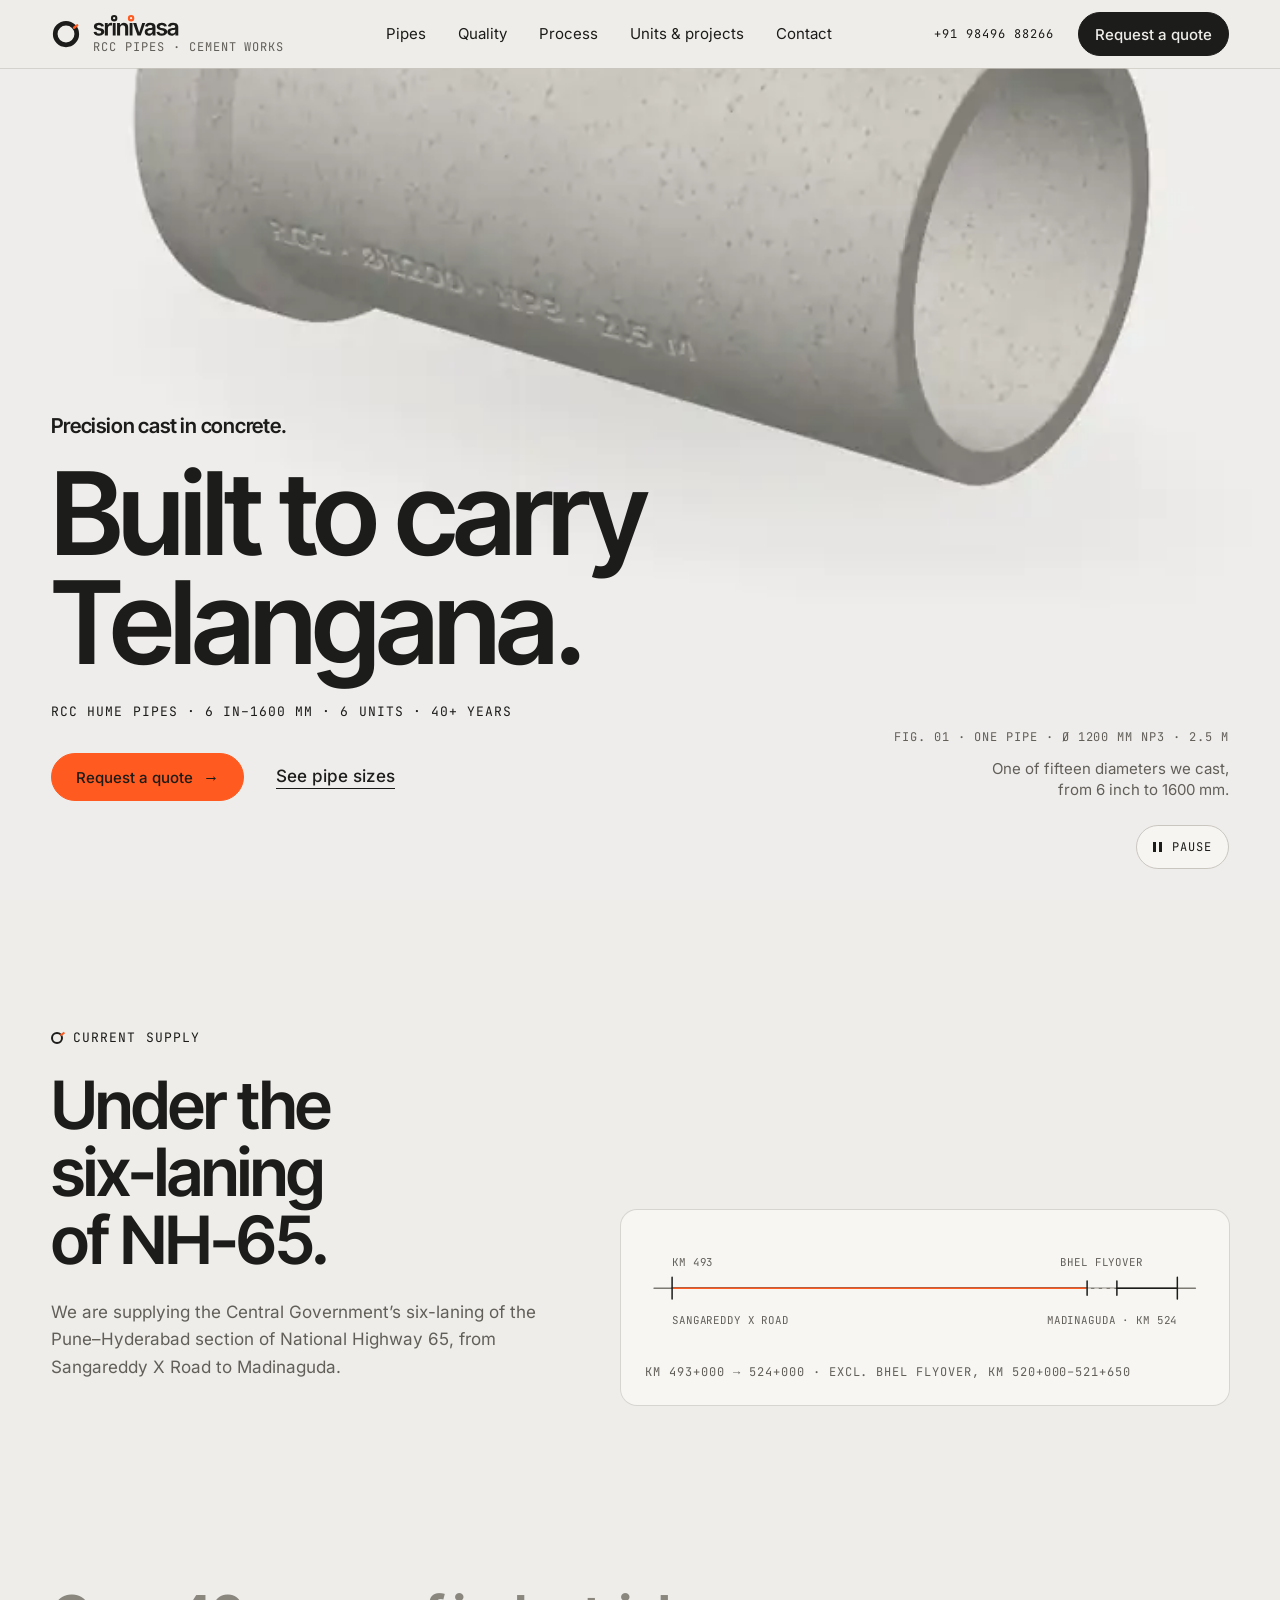
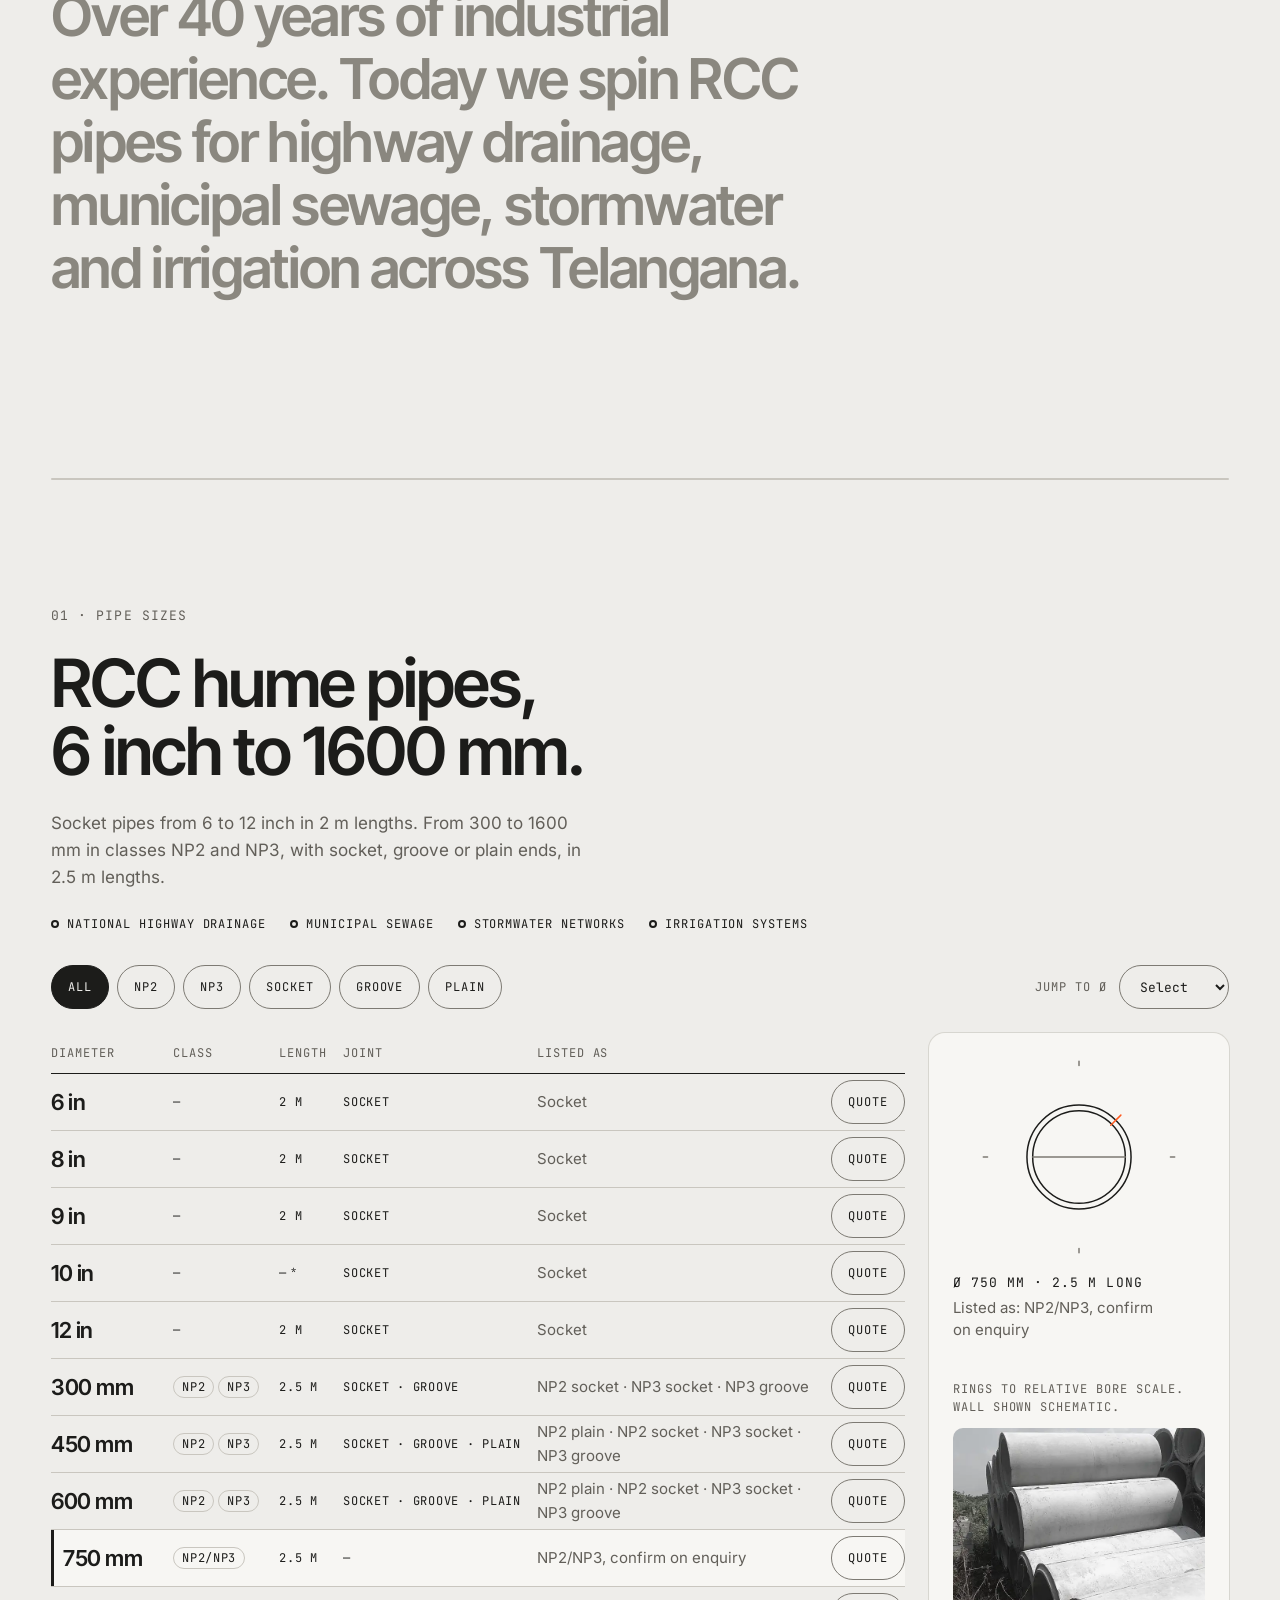
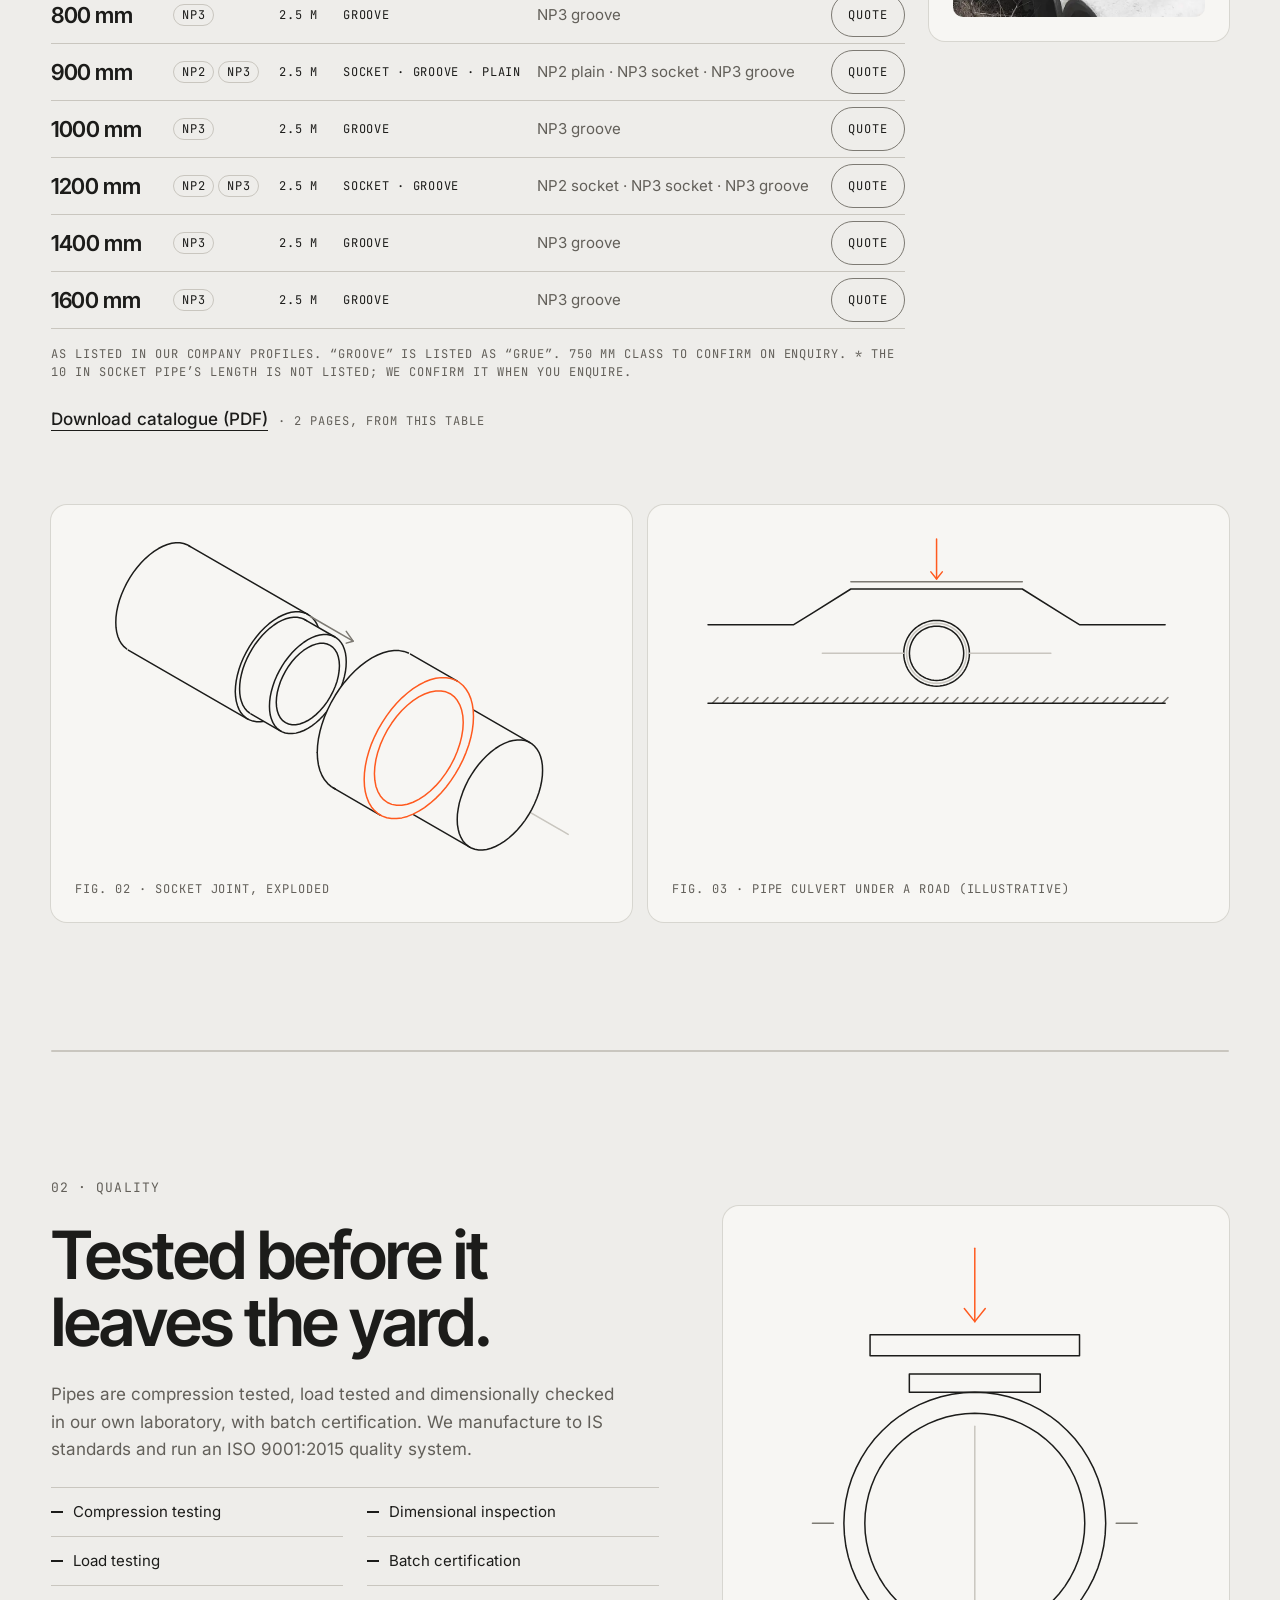
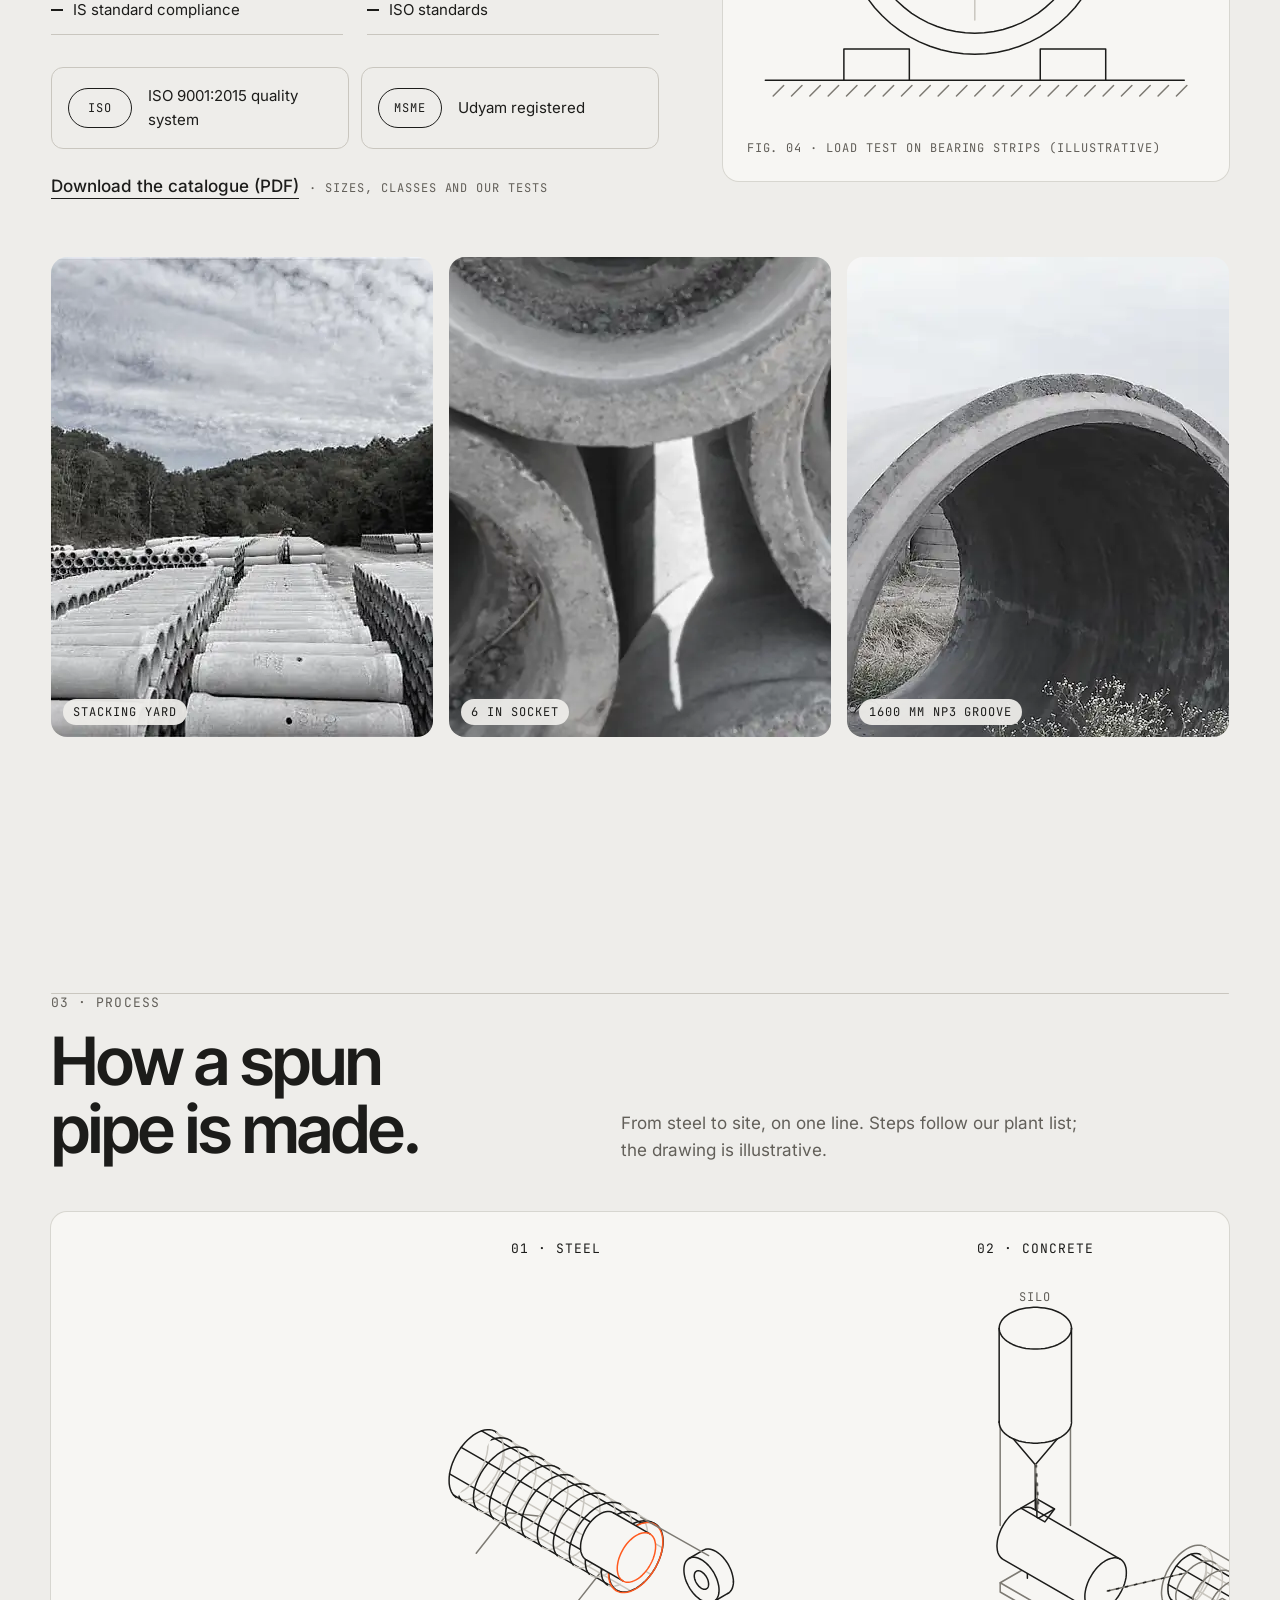
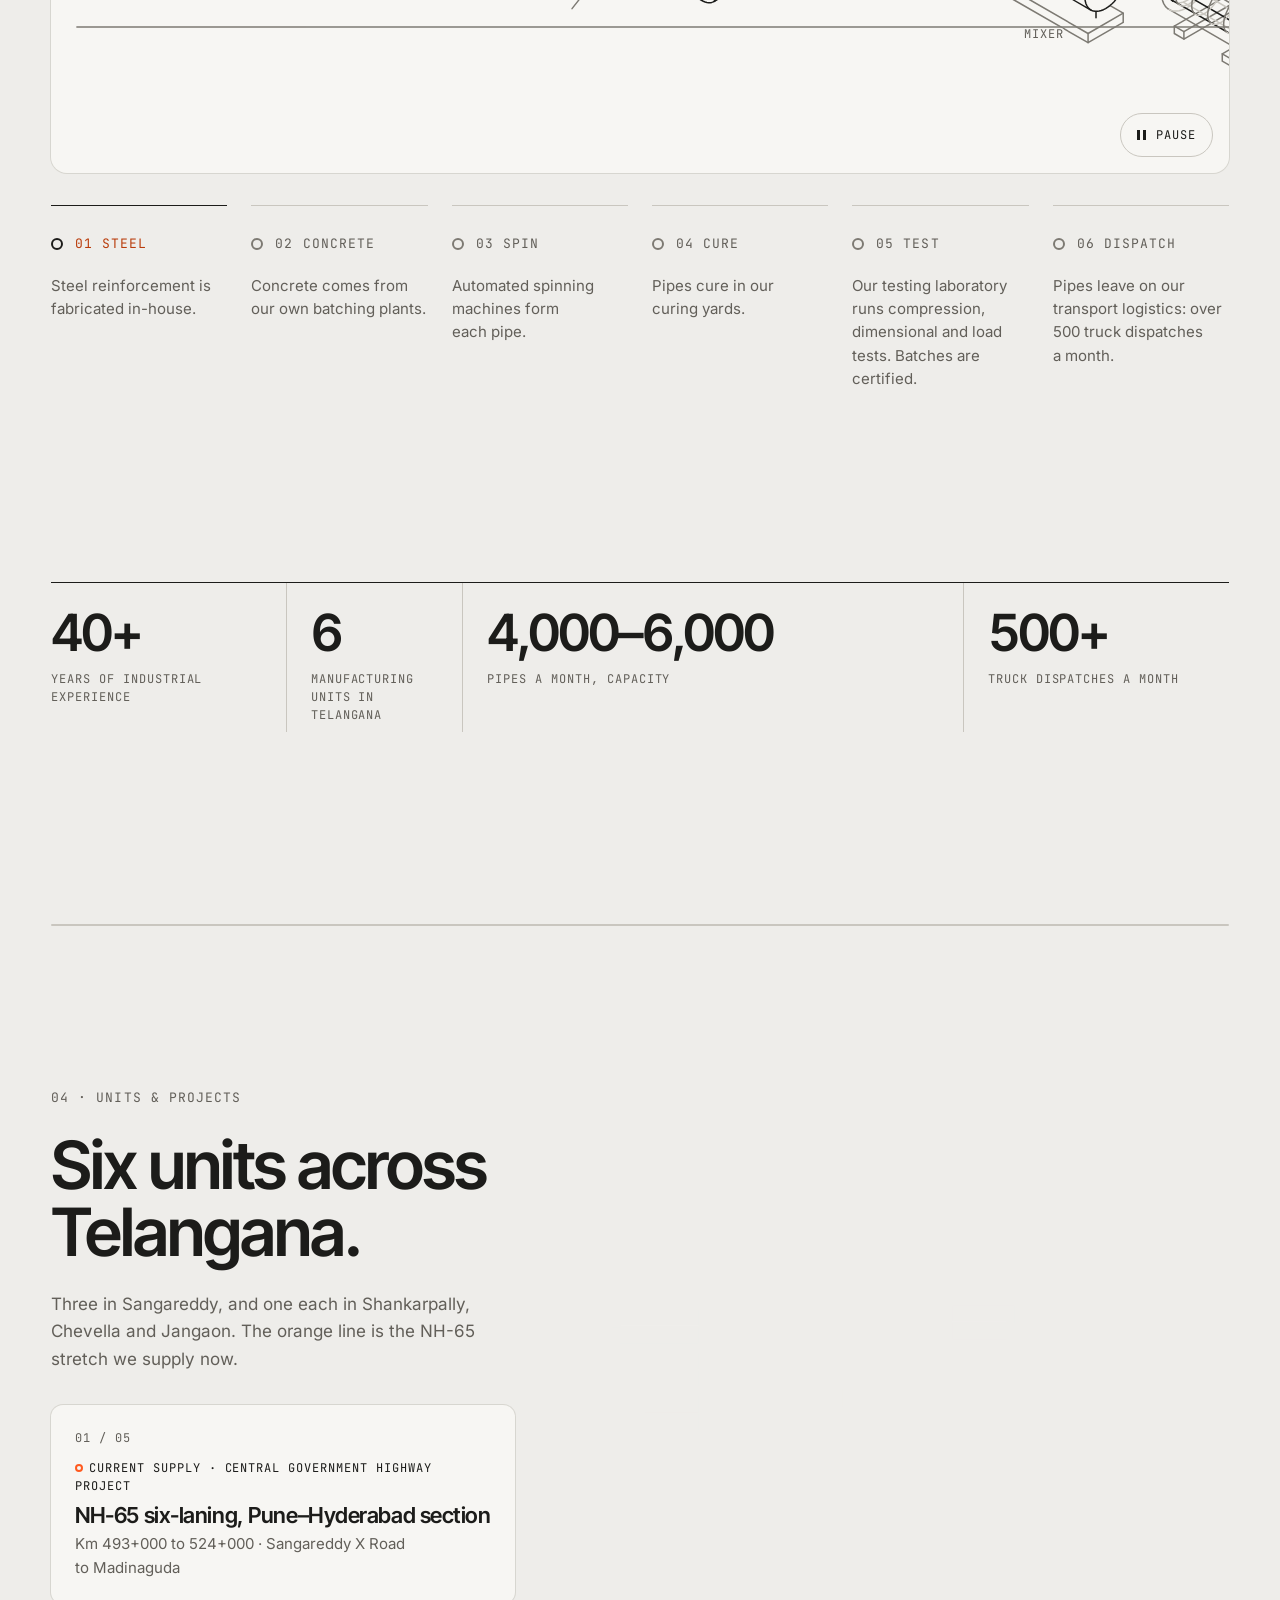
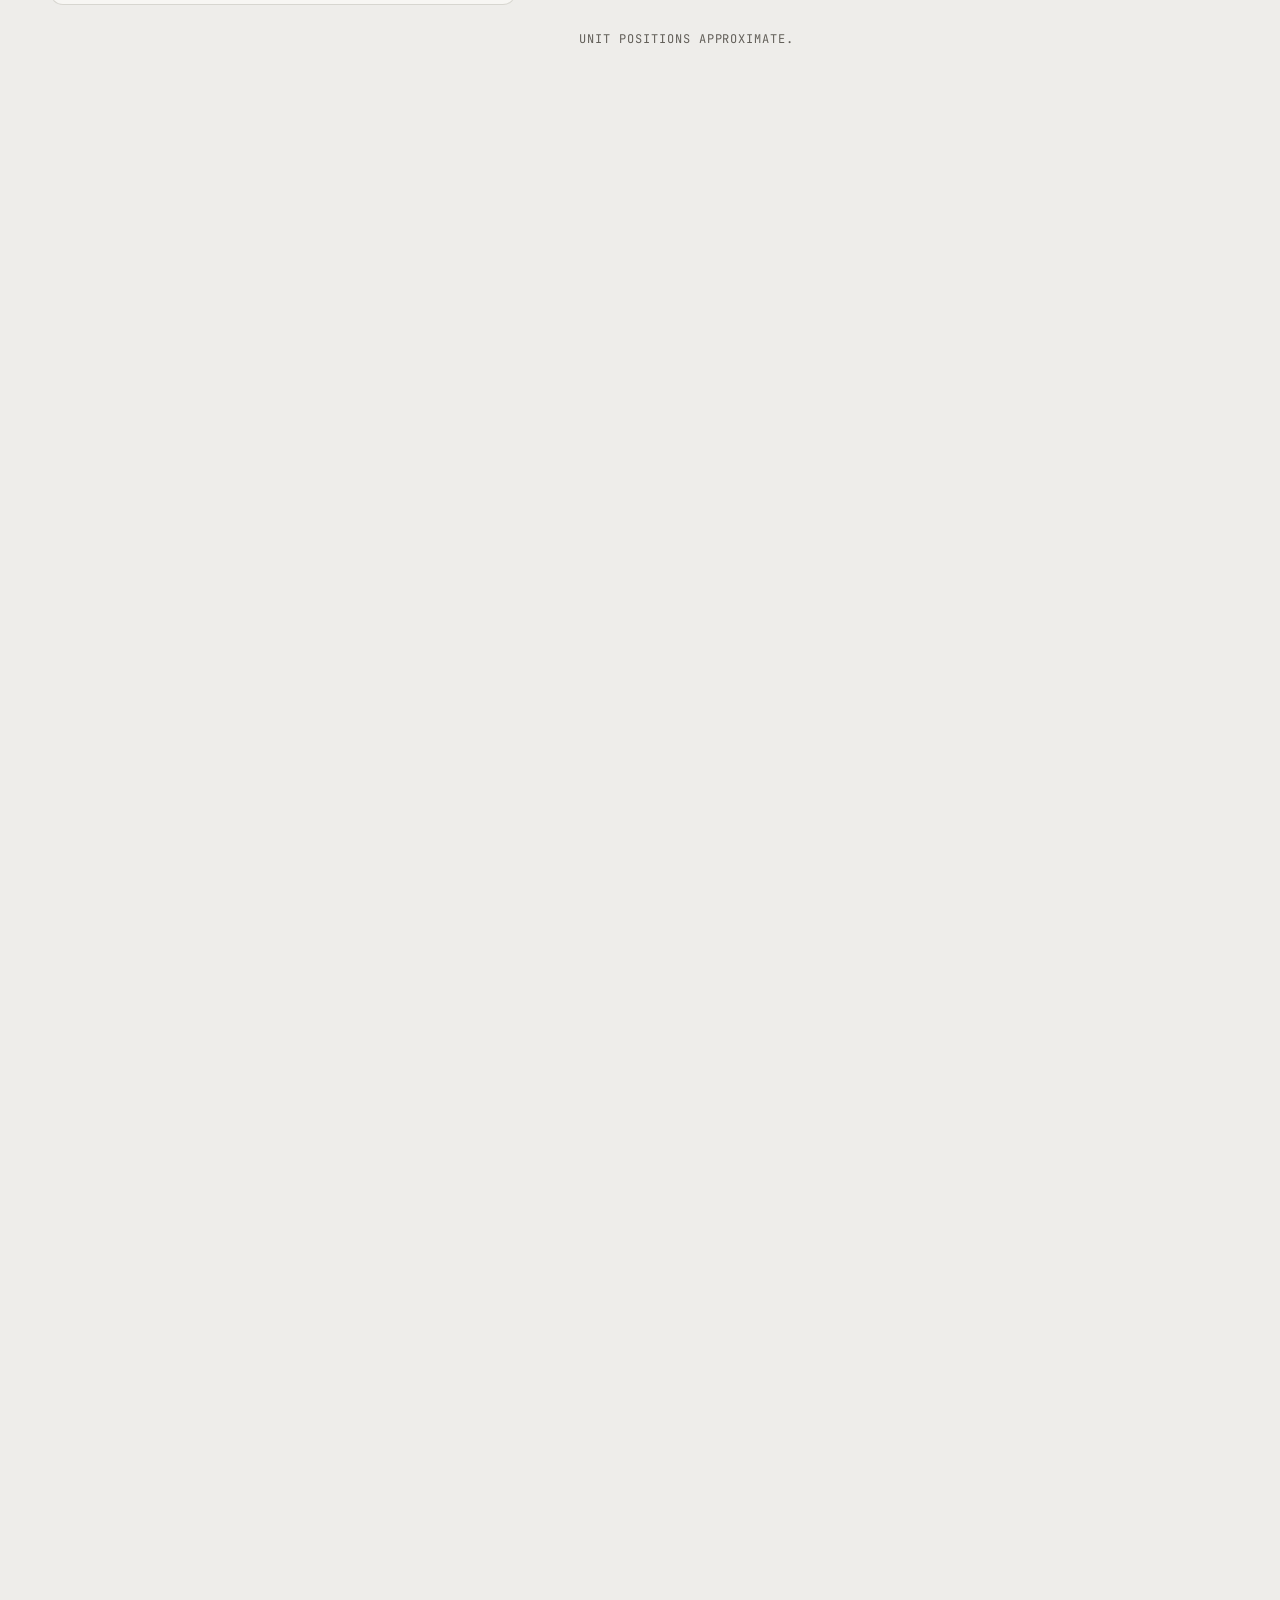
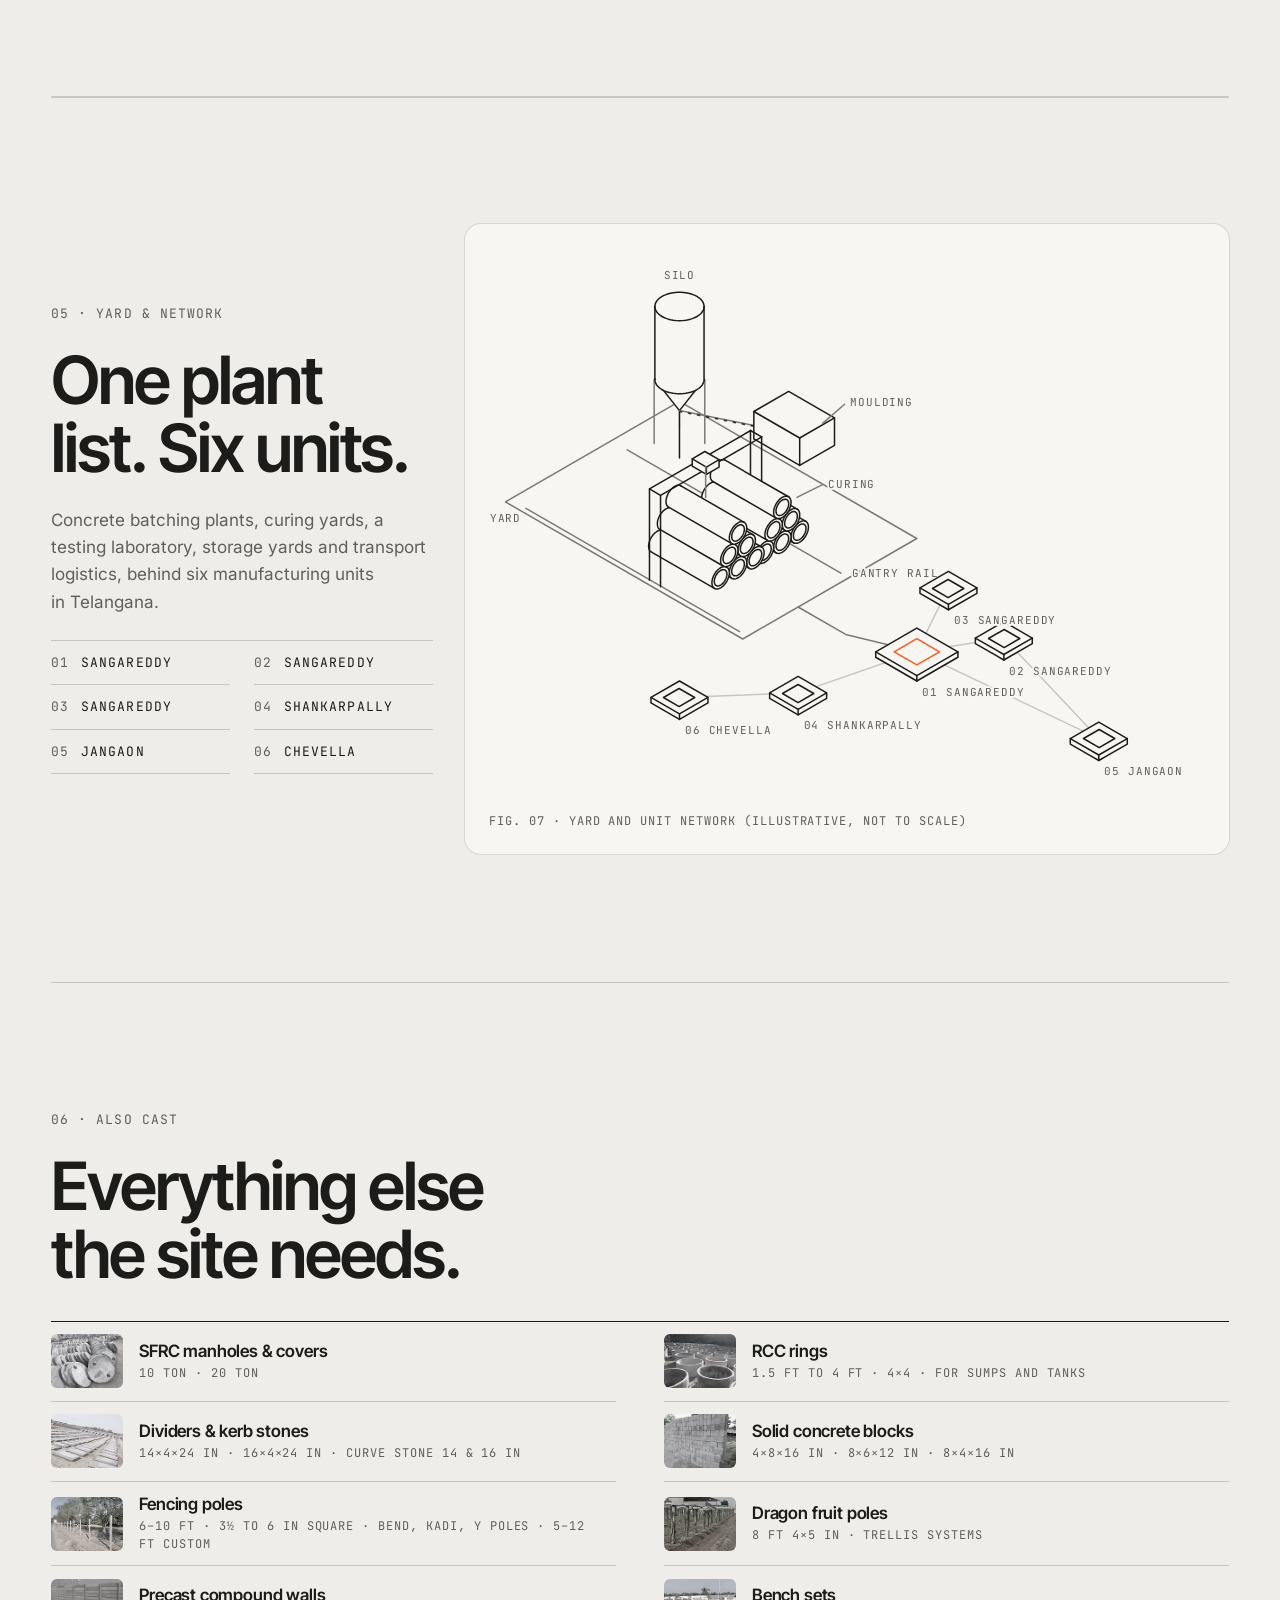
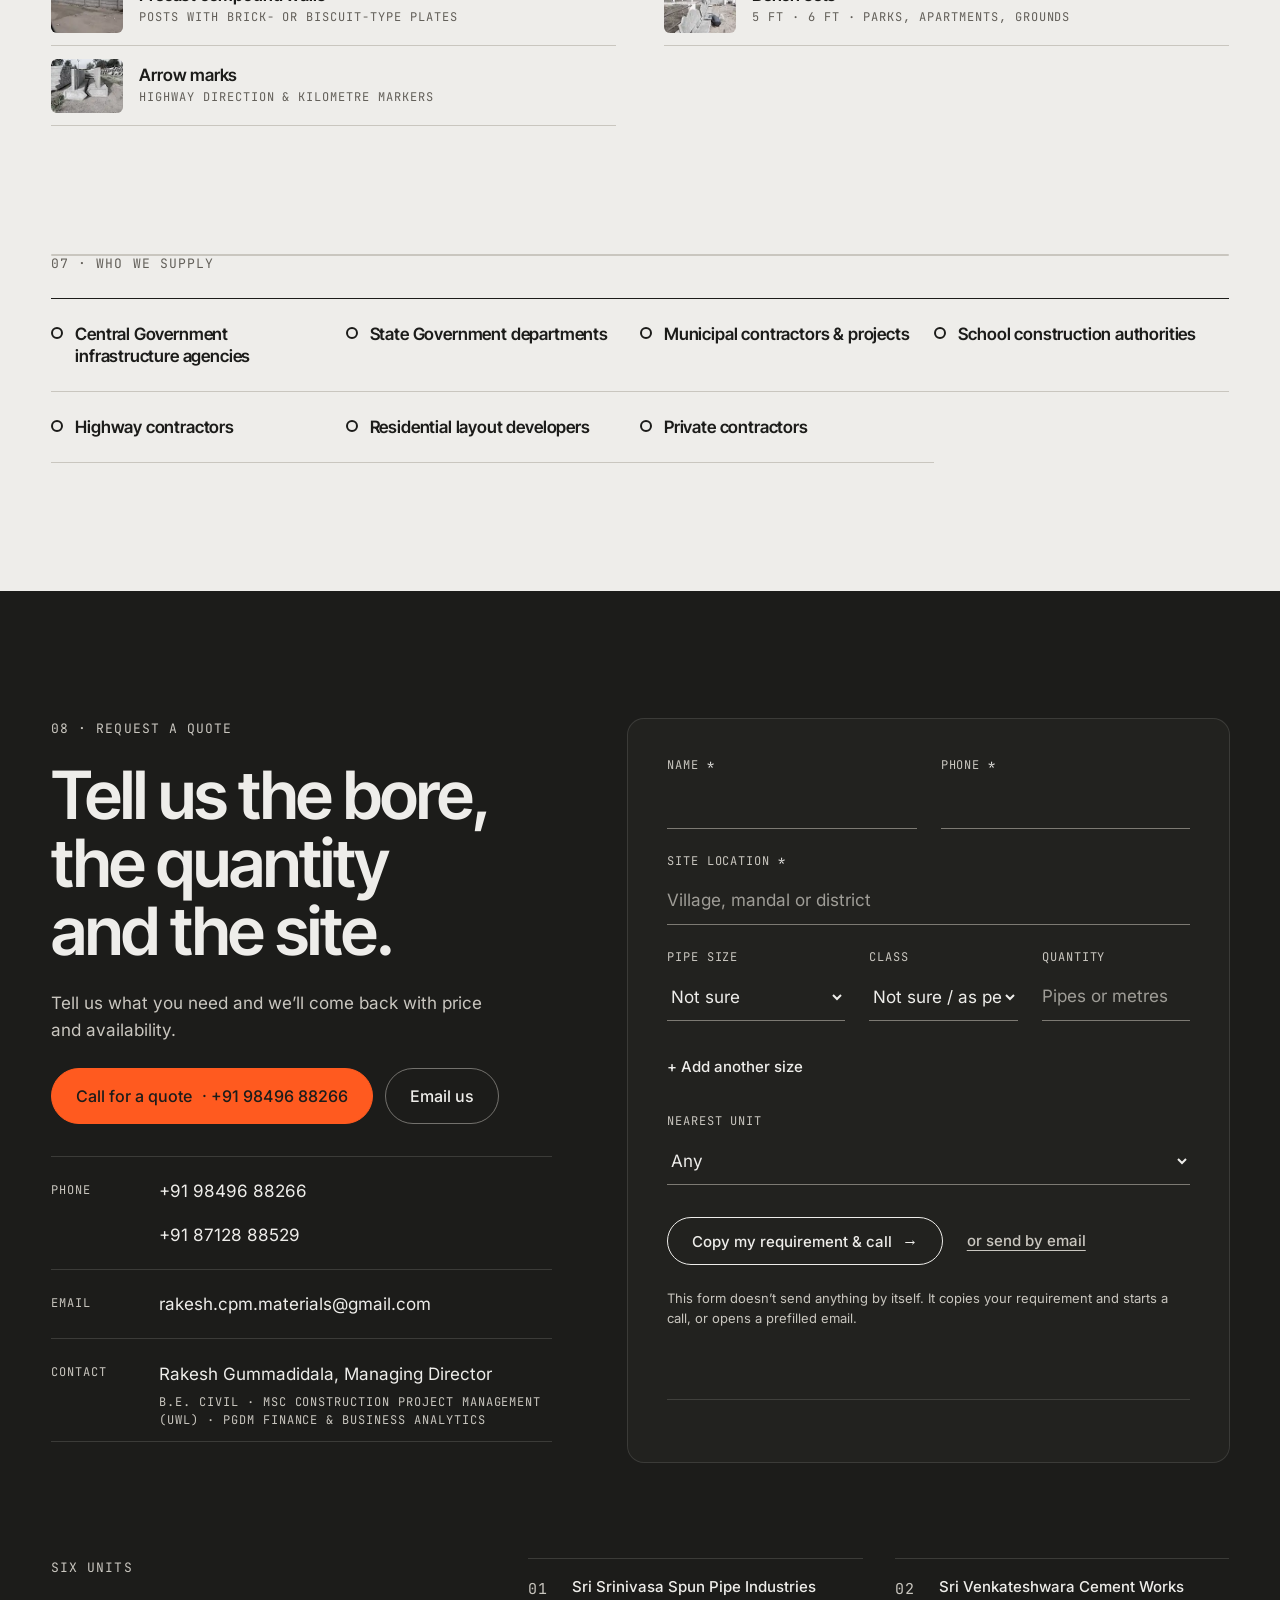
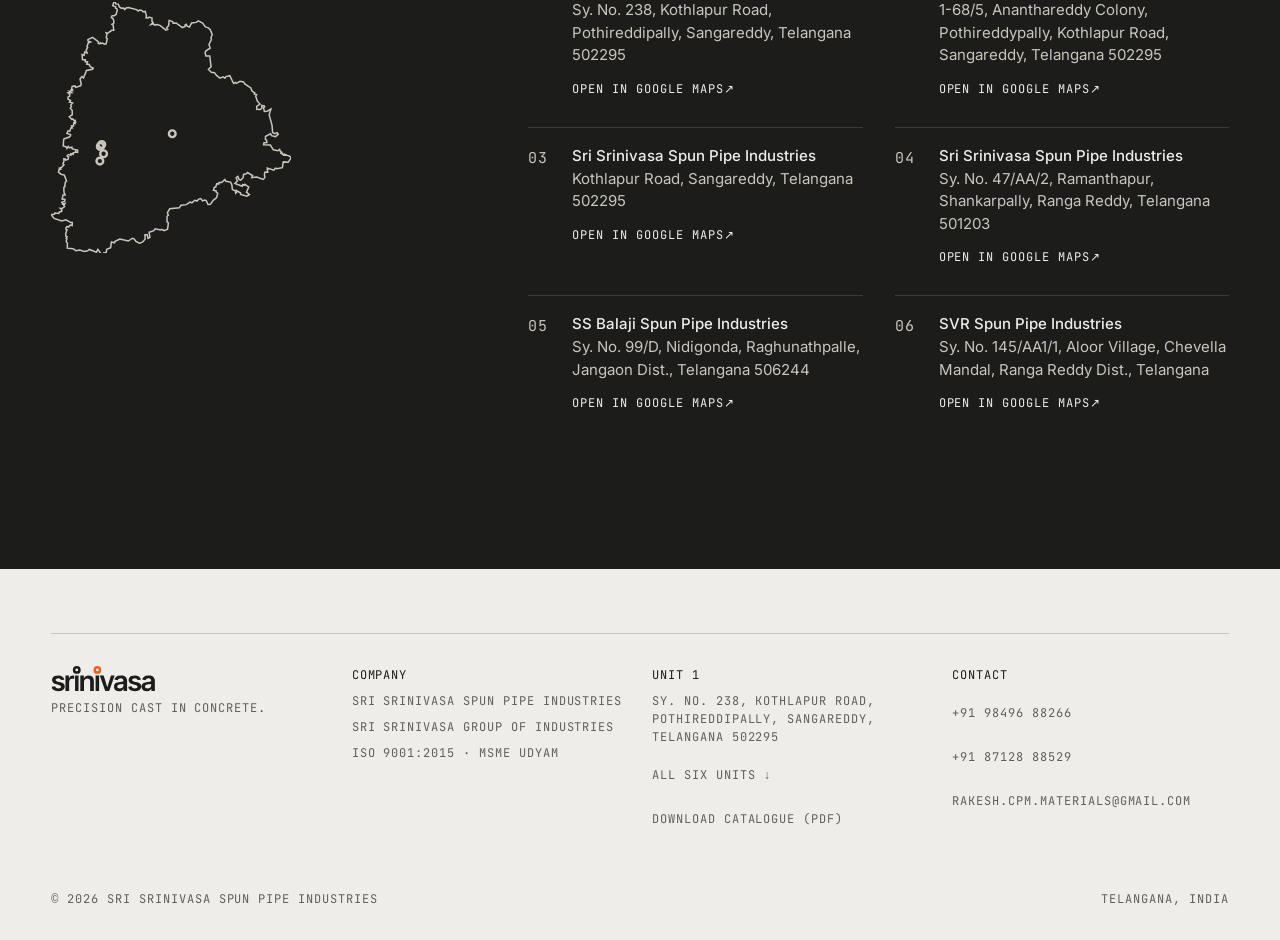
==== index.html @ 7324765d "Add Srinivasa spun pipes site build Co-Authored-By: Claude Opus 5.5 <noreply@anthropic.com> Claude-S" ====
<!doctype html>
<html lang="en-IN">
<head>
<meta charset="utf-8" />
<meta name="viewport" content="width=device-width, initial-scale=1, viewport-fit=cover" />
<title>RCC Hume Pipes, 6 in to 1600 mm · Sri Srinivasa Spun Pipe Industries, Telangana</title>
<meta name="description" content="RCC spun hume pipes from 6 inch to 1600 mm, NP2 and NP3, socket, groove and plain ends. Six manufacturing units across Telangana, 40+ years of industrial experience, ISO 9001:2015. Supplying the NH-65 six-laning." />
<meta name="theme-color" content="#EEEDEA" />
<link rel="icon" href="/favicon.svg" type="image/svg+xml" />
<link rel="manifest" href="/manifest.webmanifest" />
<link rel="apple-touch-icon" href="/apple-touch-icon.png" />
<link rel="preload" as="image" href="/img/hero-bore-1600.webp" type="image/webp" media="(min-width: 768px)" fetchpriority="high" />
<link rel="preload" as="image" href="/img/hero-bore-800.webp" type="image/webp" media="(max-width: 767px)" fetchpriority="high" />
<link rel="preload" as="font" type="font/woff2" href="/assets/intertight-600-BhMinskB.woff2" crossorigin />
<link rel="preload" as="font" type="font/woff2" href="/assets/mono-400-C1tXIQya.woff2" crossorigin />
<meta property="og:type" content="website" />
<meta property="og:site_name" content="Srinivasa" />
<meta property="og:title" content="Srinivasa · RCC hume pipes, Telangana" />
<meta property="og:description" content="Built to carry Telangana. RCC spun hume pipes, 6 in to 1600 mm, from six units across Telangana." />
<meta property="og:image" content="/img/og.jpg" />
<meta property="og:image:width" content="1200" />
<meta property="og:image:height" content="630" />
<meta property="og:image:alt" content="A single spun concrete pipe, Ø1200 mm, rendered on a pale ground" />
<noscript><style>.menu-btn,.add-size,.e2e-toggle{display:none!important}@media (max-width:899px){.nav{flex-wrap:wrap;row-gap:0;height:auto;padding-top:10px;position:sticky;top:0}.nav-links{flex-basis:100%;order:3;overflow-x:auto;display:block!important}.nav-links ul{gap:0 var(--s4);flex-wrap:wrap}}</style></noscript>
<script type="application/ld+json">{"@context":"https://schema.org","@type":"Organization","name":"Sri Srinivasa Spun Pipe Industries","alternateName":["Srinivasa Spun Pipes","Sri Srinivasa Group of Industries"],"email":"rakesh.cpm.materials@gmail.com","telephone":["+919849688266","+918712888529"],"employee":{"@type":"Person","name":"Rakesh Gummadidala","jobTitle":"Managing Director"},"department":[{"@type":"LocalBusiness","name":"Sri Srinivasa Spun Pipe Industries (Unit 1)","telephone":"+919849688266","address":{"@type":"PostalAddress","streetAddress":"Sy. No. 238, Kothlapur Road, Pothireddipally, Sangareddy","addressLocality":"Sangareddy","addressRegion":"Telangana","postalCode":"502295","addressCountry":"IN"},"hasMap":"https://www.google.com/maps/search/?api=1&query=Sy.%20No.%20238%2C%20Kothlapur%20Road%2C%20Pothireddipally%2C%20Sangareddy%2C%20Telangana%20502295"},{"@type":"LocalBusiness","name":"Sri Venkateshwara Cement Works (Unit 2)","telephone":"+919849688266","address":{"@type":"PostalAddress","streetAddress":"1-68/5, Ananthareddy Colony, Pothireddypally, Kothlapur Road, Sangareddy","addressLocality":"Sangareddy","addressRegion":"Telangana","postalCode":"502295","addressCountry":"IN"},"hasMap":"https://www.google.com/maps/search/?api=1&query=1-68%2F5%2C%20Ananthareddy%20Colony%2C%20Pothireddypally%2C%20Kothlapur%20Road%2C%20Sangareddy%2C%20Telangana%20502295"},{"@type":"LocalBusiness","name":"Sri Srinivasa Spun Pipe Industries (Unit 3)","telephone":"+919849688266","address":{"@type":"PostalAddress","streetAddress":"Kothlapur Road, Sangareddy","addressLocality":"Sangareddy","addressRegion":"Telangana","postalCode":"502295","addressCountry":"IN"},"hasMap":"https://www.google.com/maps/search/?api=1&query=Kothlapur%20Road%2C%20Sangareddy%2C%20Telangana%20502295"},{"@type":"LocalBusiness","name":"Sri Srinivasa Spun Pipe Industries (Unit 4)","telephone":"+919849688266","address":{"@type":"PostalAddress","streetAddress":"Sy. No. 47/AA/2, Ramanthapur, Shankarpally, Ranga Reddy","addressLocality":"Shankarpally","addressRegion":"Telangana","postalCode":"501203","addressCountry":"IN"},"hasMap":"https://www.google.com/maps/search/?api=1&query=Sy.%20No.%2047%2FAA%2F2%2C%20Ramanthapur%2C%20Shankarpally%2C%20Ranga%20Reddy%2C%20Telangana%20501203"},{"@type":"LocalBusiness","name":"SS Balaji Spun Pipe Industries (Unit 5)","telephone":"+919849688266","address":{"@type":"PostalAddress","streetAddress":"Sy. No. 99/D, Nidigonda, Raghunathpalle, Jangaon Dist.","addressLocality":"Jangaon","addressRegion":"Telangana","postalCode":"506244","addressCountry":"IN"},"hasMap":"https://www.google.com/maps/search/?api=1&query=Sy.%20No.%2099%2FD%2C%20Nidigonda%2C%20Raghunathpalle%2C%20Jangaon%20Dist.%2C%20Telangana%20506244"},{"@type":"LocalBusiness","name":"SVR Spun Pipe Industries (Unit 6)","telephone":"+919849688266","address":{"@type":"PostalAddress","streetAddress":"Sy. No. 145/AA1/1, Aloor Village, Chevella Mandal, Ranga Reddy Dist.","addressLocality":"Chevella","addressRegion":"Telangana","addressCountry":"IN"},"hasMap":"https://www.google.com/maps/search/?api=1&query=Sy.%20No.%20145%2FAA1%2F1%2C%20Aloor%20Village%2C%20Chevella%20Mandal%2C%20Ranga%20Reddy%20Dist.%2C%20Telangana"}],"makesOffer":{"@type":"Offer","itemOffered":{"@type":"Product","name":"RCC spun hume pipes","description":"RCC hume pipes 6 in to 12 in socket, and 300 mm to 1600 mm in NP2 and NP3 classes with socket, groove and plain ends."}}}</script>
  <script type="module" crossorigin src="/assets/index-0YqzFR0v.js"></script>
  <style>@font-face{font-family:Inter;font-weight:400;font-display:swap;src:url(/assets/inter-400-CXLlxiAH.woff2)format("woff2")}@font-face{font-family:Inter;font-weight:500;font-display:swap;src:url(/assets/inter-500-DGCRSjcg.woff2)format("woff2")}@font-face{font-family:Inter Tight;font-weight:600;font-display:swap;src:url(/assets/intertight-600-BhMinskB.woff2)format("woff2")}@font-face{font-family:JetBrains Mono;font-weight:400;font-display:swap;src:url(/assets/mono-400-C1tXIQya.woff2)format("woff2")}@font-face{font-family:Inter Tight Fallback;src:local(Arial),local(Helvetica),local(Liberation Sans);size-adjust:98.9%;ascent-override:98%;descent-override:24.4%;line-gap-override:0%}@font-face{font-family:Inter Fallback;src:local(Arial),local(Helvetica),local(Liberation Sans);size-adjust:107.1%;ascent-override:90.4%;descent-override:22.5%;line-gap-override:0%}:root{--page:#eeedea;--surface:#f7f6f3;--line:#c9c6bf;--muted-line:#7d7a73;--muted:#625f59;--ink:#1c1c1a;--deep:#22221f;--accent:#ff5a1f;--accent-text:#b93c0b;--on-deep:#eeedea;--on-deep-2:#c9c6bf;--deep-line:#c9c6bf2e;--deep-line-2:#c9c6bf80;--display:"Inter Tight","Inter Tight Fallback",system-ui,sans-serif;--body:"Inter","Inter Fallback",system-ui,-apple-system,"Segoe UI",sans-serif;--mono:"JetBrains Mono",ui-monospace,SFMono-Regular,Menlo,monospace;--s1:8px;--s2:12px;--s3:16px;--s4:24px;--s5:32px;--s6:48px;--s7:64px;--s8:96px;--s9:192px;--sec:clamp(96px,10vw,160px);--t12:12px;--t13:13px;--t15:15px;--t17:17px;--t22:22px;--t32:32px;--gutter:clamp(20px,4vw,56px);--max:1320px;--r:16px;--ease:cubic-bezier(.16,1,.3,1);--hair:0 0 0 1px #c9c6bf99;--nav-h:68px}*,:before,:after{box-sizing:border-box}html{-webkit-text-size-adjust:100%;-moz-text-size-adjust:100%;text-size-adjust:100%;scroll-padding-top:var(--nav-h)}html.lenis,html.lenis body{height:auto}.lenis.lenis-smooth{scroll-behavior:auto!important}body{background:var(--page);color:var(--ink);font:400 var(--t17)/1.6 var(--body);-webkit-font-smoothing:antialiased;text-rendering:optimizelegibility;margin:0;overflow-x:clip}img{max-width:100%;display:block}a{color:inherit}button,input,select{font:inherit;color:inherit}h1,h2,h3{text-wrap:balance}p{text-wrap:pretty}.wrap{width:100%;max-width:var(--max);padding-inline:var(--gutter);margin-inline-start:auto;margin-inline-end:auto}.sec{padding-block:var(--sec)}.sr-only{clip:rect(0 0 0 0);clip-path:inset(50%);white-space:nowrap;width:1px;height:1px;overflow:hidden;position:absolute!important}.skip{left:var(--s2);z-index:100;background:var(--ink);color:var(--page);padding:var(--s2) var(--s3);border-radius:8px;min-height:44px;position:fixed;top:-80px}.skip:focus{top:var(--s2)}main:focus{outline:none}:focus-visible{outline:2px solid var(--ink);outline-offset:2px;border-radius:6px;box-shadow:0 0 0 5px #ff5a1f8c}.contact :focus-visible{outline-color:var(--page)}.mbar :focus-visible{outline-color:var(--page)}.mono{font-family:var(--mono);font-size:var(--t12);letter-spacing:.08em;text-transform:uppercase;font-weight:400;line-height:1.5}.label{color:var(--muted);margin:0 0 var(--s4);font-size:var(--t13)}.display{font-family:var(--display);letter-spacing:-.035em;margin:0;font-size:clamp(48px,9vw,140px);font-weight:600;line-height:.95}.h2{font-family:var(--display);letter-spacing:-.03em;margin:0 0 var(--s4);text-wrap:balance;max-width:14ch;font-size:clamp(36px,5.2vw,76px);font-weight:600;line-height:1.02}.nobr,[data-split] .sw{white-space:nowrap}.body{color:var(--muted);font-size:var(--t17);max-width:52ch;margin:0 0 var(--s4)}.note{color:var(--muted);margin:var(--s3) 0 0}.line{margin-bottom:-.08em;padding-bottom:.08em;display:block;overflow:clip}.line-in{will-change:transform;display:block}.sw{white-space:nowrap}.btn{min-height:48px;padding:0 var(--s4);font:500 var(--t15)/1 var(--body);border:1px solid var(--ink);background:var(--ink);color:var(--page);cursor:pointer;transition:transform .5s var(--ease),background-color .3s,border-color .3s,color .3s;white-space:nowrap;border-radius:999px;justify-content:center;align-items:center;gap:10px;text-decoration:none;display:inline-flex}.btn:hover{transform:translateY(-1px)}.btn-accent{background:var(--accent);border-color:var(--accent);color:var(--ink)}.btn-sm{min-height:44px;padding:0 var(--s3);font-size:var(--t15)}.btn-lg{min-height:56px;padding:0 var(--s4);font-size:16px}.btn-ghost{border-color:var(--muted-line);color:var(--ink);background:0 0}.link{min-height:44px;transition:background-size .5s var(--ease);background:linear-gradient(currentColor,currentColor) 0 calc(100% - 10px)/100% 1px no-repeat;align-items:center;font-weight:500;text-decoration:none;display:inline-flex}.link:hover{background-position:100% calc(100% - 10px);background-size:0 1px}.card{background:var(--surface);border-radius:var(--r);box-shadow:var(--hair);--figbg:var(--surface)}.ring{vertical-align:-1px;border:2.5px solid;border-radius:50%;flex:none;width:12px;height:12px;display:inline-block;position:relative}.ring:after{content:"";background:var(--accent);opacity:0;width:5px;height:2px;transition:opacity .4s;position:absolute;top:-1px;right:-4px;transform:rotate(-40deg)}.ring-on:after{opacity:1}.ringmark{fill:none;flex:none;width:30px;height:30px}.ringmark circle{stroke:var(--ink);stroke-width:5px}.ringmark path{stroke:var(--accent);stroke-width:2.6px;stroke-linecap:round}.nav{z-index:50;height:var(--nav-h);justify-content:space-between;align-items:center;gap:var(--s4);padding:0 var(--gutter);background:#eeedeaf7;display:flex;position:fixed;top:0;bottom:auto;left:0;right:0;box-shadow:0 1px #c9c6bfb3}.brand{align-items:center;gap:var(--s2);min-height:44px;text-decoration:none;display:flex}.wm{flex-direction:column;line-height:1;display:flex}.wm-word{color:var(--ink);font-size:23px;line-height:1;display:block}.wm-svg{width:auto;height:.902em;display:block;overflow:visible}.idot{line-height:1;display:inline-block;position:relative}.idot:after{content:"";box-sizing:border-box;border:.055em solid;border-radius:50%;width:.25em;height:.25em;position:absolute;top:-.05em;left:calc(50% + .02em);transform:translate(-50%)}.idot.o:after{border-color:var(--accent)}.wm-desc{font:400 var(--t12)/1 var(--mono);letter-spacing:.08em;text-transform:uppercase;color:var(--muted);margin-top:6px}.nav-links ul{gap:var(--s5);margin:0;padding:0;list-style:none;display:flex}.nav-links a{min-height:44px;font-size:var(--t15);color:var(--ink);align-items:center;text-decoration:none;display:inline-flex}.nav-links a:hover{text-underline-offset:6px;text-decoration:underline}.nav-cta{align-items:center;gap:var(--s4);display:flex}.nav-phone{min-height:44px;color:var(--ink);align-items:center;text-decoration:none;display:inline-flex}.menu-btn{min-width:44px;min-height:44px;padding:0 var(--s3);border:1px solid var(--muted-line);cursor:pointer;font:500 var(--t15) var(--body);background:0 0;border-radius:999px;align-items:center;gap:10px;display:none}.menu-ico{gap:5px;width:16px;display:grid}.menu-ico i{height:1.5px;transition:transform .4s var(--ease);background:currentColor;display:block}.menu-btn[aria-expanded=true] .menu-ico i:first-child{transform:translateY(3.25px)rotate(45deg)}.menu-btn[aria-expanded=true] .menu-ico i:last-child{transform:translateY(-3.25px)rotate(-45deg)}.menu{top:var(--nav-h);background:var(--page);border-bottom:1px solid var(--line);padding:var(--s3) var(--gutter) var(--s5);position:fixed;left:0;right:0;box-shadow:0 24px 48px #1c1c1a14}.menu ul{margin:0;padding:0;list-style:none}.menu li a{border-bottom:1px solid var(--line);min-height:56px;font:600 var(--t22)/1 var(--display);letter-spacing:-.02em;align-items:center;text-decoration:none;display:flex}.menu-tel{align-items:center;gap:var(--s2);min-height:56px;margin-top:var(--s3);font-weight:500;text-decoration:none;display:flex}.menu-tel .mono{color:var(--muted)}@media (max-width:1180px){.nav-phone{display:none}}@media (max-width:899px){.nav-links{display:none}.menu-btn{display:inline-flex}}@media (max-width:767px){.nav-quote{display:none}.nav-cta{gap:var(--s2)}}@media (max-width:380px){.menu-txt{display:none}.menu-btn{justify-content:center;padding:0}}.hero{height:100vh;height:100svh;min-height:560px;position:relative}.hero-stage{background:var(--page);height:100%;position:relative;overflow:hidden}.hero-still,.hero-canvas{inset:var(--nav-h) 0 0 0;width:100%;height:calc(100% - var(--nav-h));position:absolute}.hero-still img{object-fit:cover;width:100%;height:100%;position:absolute;top:0;bottom:0;left:0;right:0}.hero-still-bore img{transform:scale(1.16)}.hero-still-pipe{opacity:0}.hero-canvas{opacity:0;transition:opacity .8s}.hero.has-gl .hero-canvas{opacity:1}.hero.has-gl .hero-still{visibility:hidden;transition:visibility 0s .8s}.hero-still img{will-change:transform}.hero.play .hero-still-bore img{animation:1.4s cubic-bezier(.45,0,.2,1) both hb-pull}.hero.play .hero-still-bore{animation:1.2s ease-in 1.1s both hb-out}.hero.play .hero-still-pipe{animation:1.2s ease-out 1.1s both hp-in}.hero.play .hero-still-pipe img{animation:11.9s linear 1.1s both hp-settle-drift}.hero.play.again .hero-still-pipe img{animation:hp-drift2 9.8s var(--ease-io) both}.hero.paused *{animation-play-state:paused!important}@keyframes hb-pull{0%{transform:scale(1.16)}to{transform:scale(1)}}@keyframes hb-out{to{opacity:0}}@keyframes hp-in{0%{opacity:0}to{opacity:1}}@keyframes hp-settle{0%{transform:scale(1.06)}to{transform:scale(1)}}@keyframes hp-settle-drift{0%{animation-timing-function:cubic-bezier(.16,1,.3,1);transform:scale(1.06)}15%{animation-timing-function:var(--ease-io);transform:scale(1)}57.5%{animation-timing-function:var(--ease-io);transform:scale(1.035)translateY(-1%)}to{transform:scale(1)}}@keyframes hp-drift2{0%,to{transform:scale(1)}50%{transform:scale(1.035)translateY(-1%)}}.hero.is-off *{animation-play-state:paused!important}.hero-copy{z-index:2;flex-direction:column;justify-content:flex-end;height:100%;padding-bottom:clamp(64px,11vh,120px);display:flex;position:relative}.kicker{font-family:var(--display);letter-spacing:-.01em;color:var(--ink);margin:0 0 var(--s3);font-size:clamp(17px,1.6vw,22px);font-weight:500}.hero h1{max-width:11ch}.hero .sub{margin:var(--s4) 0 var(--s5);color:var(--ink);font-size:var(--t13)}.actions{gap:var(--s5);flex-wrap:wrap;align-items:center;display:flex}.hero-end{z-index:2;opacity:0;transition:opacity .8s var(--ease),transform .8s var(--ease);pointer-events:none;text-align:right;align-items:flex-end;gap:var(--s2);flex-direction:column;display:flex;position:absolute;bottom:clamp(64px,11vh,120px);left:0;right:0;transform:translateY(8px)}.hero.done .hero-end{opacity:1;transition-delay:1.4s;transform:none}.hero-end .mono{color:var(--muted);font-size:var(--t12);margin:0}.hero-quote{font-family:var(--body);font-weight:400;font-size:var(--t15);max-width:30ch;color:var(--muted);margin:0;line-height:1.45}@media (max-width:1023px){.hero-end{display:none}}@media (max-width:767px){.hero-copy{padding-bottom:calc(var(--s7) + env(safe-area-inset-bottom))}.hero .sub{margin:var(--s3) 0 var(--s4)}}@media (prefers-reduced-motion:reduce){.hero-still-bore{visibility:hidden}.hero-still-pipe{opacity:1}.hero-still-bore img{transform:none}.hero-end{opacity:1;transition:none;transform:none}.hero-toggle{display:none!important}}.proof{padding-bottom:0}.proof-grid{grid-template-columns:minmax(0,5fr) minmax(0,6fr);align-items:end;gap:clamp(24px,5vw,80px);display:grid}.proof .label{color:var(--ink);align-items:center;gap:10px;display:flex}.chain{padding:var(--s4);margin:0}.chain svg{width:100%;height:auto}.chain .hl text{font-size:12px}.chain figcaption{color:var(--muted);margin-top:var(--s2)}@media (max-width:899px){.proof-grid{grid-template-columns:1fr}}@media (max-width:560px){.chain .hl text{font-size:17px}.chain .bhel{display:none}}.statement{padding-block-start:clamp(128px,14vw,192px);padding-block-end:clamp(128px,14vw,192px)}.statement-text{font-family:var(--display);letter-spacing:-.03em;max-width:22ch;margin:0;font-size:clamp(30px,4.4vw,64px);font-weight:500;line-height:1.12}.statement-text .w{color:#8a877f;transition:color .2s linear}.statement-text .w.on{color:var(--ink)}.hl{--sw:1.5;width:100%;height:auto;overflow:visible}.hl path,.hl circle{fill:none;stroke-width:var(--sw);stroke-linecap:round;stroke-linejoin:round}.hl .ink{stroke:var(--ink)}.hl .lo{stroke:var(--muted-line)}.hl .hid{stroke:var(--line);stroke-dasharray:calc(var(--sw)*2.2) calc(var(--sw)*3)}.hl .acc{stroke:var(--accent)}.hl .sil{fill:var(--figbg,var(--page));stroke:none}.hl text{font:400 12px var(--mono);letter-spacing:.08em;fill:var(--muted)}.hl.armed .ink,.hl.armed .lo,.hl.armed .acc{stroke-dasharray:1 1;stroke-dashoffset:1px}.hl.armed .hid{opacity:0}.fig-card{padding:var(--s4);justify-content:space-between;gap:var(--s3);flex-direction:column;margin:0;display:flex}.fig-card figcaption{color:var(--muted)}.fig-card .lsvg{max-width:480px;margin:0 auto}.sec-head{margin-bottom:var(--s5)}.apps{gap:var(--s1) var(--s4);color:var(--ink);flex-wrap:wrap;margin:0;padding:0;list-style:none;display:flex}.apps li{align-items:center;gap:var(--s1);display:flex}.apps li:before{content:"";border:2px solid var(--ink);border-radius:50%;width:8px;height:8px}.filters-bar{justify-content:space-between;align-items:center;gap:var(--s3);margin:0 0 var(--s4);flex-wrap:wrap;display:flex}.filters{gap:var(--s1);flex-wrap:wrap;display:flex}.pill{font:400 var(--t12) var(--mono);letter-spacing:.08em;text-transform:uppercase;border:1px solid var(--muted-line);min-height:44px;padding:0 var(--s3);cursor:pointer;background:0 0;border-radius:999px;transition:background-color .3s,color .3s,border-color .3s}.pill:hover{border-color:var(--ink)}.pill.is-on{background:var(--ink);color:var(--page);border-color:var(--ink)}.jump{align-items:center;gap:var(--s2);color:var(--muted);display:flex}.jump select{border:1px solid var(--muted-line);min-height:44px;padding:0 var(--s3);font:400 var(--t13) var(--mono);color:var(--ink);background:0 0;border-radius:999px}.sizes-grid{gap:var(--s4);grid-template-columns:minmax(0,1fr) 300px;align-items:start;display:grid}.table-wrap{min-width:0;position:relative}.spec{border-collapse:collapse;width:100%}.spec thead th{font:400 var(--t12) var(--mono);letter-spacing:.08em;text-transform:uppercase;color:var(--muted);text-align:left;padding:var(--s2) var(--s3) var(--s2) 0;border-bottom:1px solid var(--ink)}.spec td,.spec th[scope=row]{height:56px;padding:0 var(--s3) 0 0;border-bottom:1px solid var(--line);vertical-align:middle;font-size:var(--t15);transition:opacity .4s}.spec td.m{font:400 var(--t12) var(--mono);letter-spacing:.06em;text-transform:uppercase;white-space:nowrap}.spec td.listed{color:var(--muted);font-size:var(--t15)}.spec td.q{text-align:right;padding-right:0}.spec .mspec,.spec .mspec-h{display:none}.spec tbody tr{cursor:pointer;transition:background-color .3s}.spec tbody tr:hover,.spec tbody tr.is-on{background:var(--surface)}.spec tbody tr.is-off td,.spec tbody tr.is-off th{opacity:.28}.rowbtn{all:unset;box-sizing:border-box;width:100%;min-height:56px;padding-right:var(--s3);font:600 var(--t22)/1 var(--display);letter-spacing:-.02em;cursor:pointer;white-space:nowrap;align-items:center;display:flex}.rowbtn:focus-visible{outline:2px solid var(--ink);outline-offset:-2px}.rowbtn{transition:transform .3s var(--ease-out,ease)}.spec tbody tr.is-on th[scope=row]{box-shadow:inset 3px 0 0 var(--ink)}.spec tbody tr.is-on .rowbtn{transform:translateX(var(--s2))}.chip{font:400 var(--t12) var(--mono);letter-spacing:.06em;border:1px solid var(--line);padding:2px var(--s1);border-radius:999px;margin:0 4px 0 0;display:inline-block}.qlink{min-width:72px;min-height:44px;padding:0 var(--s3);border:1px solid var(--muted-line);font:400 var(--t12) var(--mono);letter-spacing:.08em;text-transform:uppercase;border-radius:999px;place-items:center;text-decoration:none;transition:border-color .3s,background-color .3s;display:inline-grid;position:relative}.qlink:hover{border-color:var(--ink);background:var(--page)}.xsec-card{top:calc(var(--nav-h) + var(--s4));padding:var(--s4);gap:var(--s3);display:grid;position:sticky}.xsec-fig .hl{max-width:200px;margin:0 auto;display:block}.xsec-cls{color:var(--ink);font-size:var(--t13);margin:0}.xsec-txt{color:var(--muted);font-size:var(--t15);min-height:4.5em;margin:4px 0 0;line-height:1.5}.xsec-photo{margin-top:var(--s2);aspect-ratio:4/3;background:var(--page);border-radius:10px;overflow:hidden}.xsec-photo:empty{visibility:hidden}.xsec-photo img{object-fit:cover;width:100%;height:100%}.figs2{gap:var(--s3);margin-top:var(--s7);grid-template-columns:repeat(2,minmax(0,1fr));display:grid}@media (max-width:899px){.sizes-grid{grid-template-columns:minmax(0,1fr)}.xsec-card{display:none}}@media (max-width:767px){.figs2{grid-template-columns:1fr}.jump{width:100%}.jump select{flex:1}.spec thead{display:none}.spec,.spec tbody{display:block}.spec tbody tr{min-height:72px;padding:var(--s2) 0;border-bottom:1px solid var(--line);grid-template-columns:1fr auto;grid-template-areas:"d q""s s""x x";align-items:center;display:grid}.spec td,.spec th[scope=row]{border:0;height:auto;padding:0}.spec th[scope=row]{grid-area:d}.spec td.q{grid-area:q}.spec td.m{display:none}.spec td.mspec{color:var(--muted);font-size:var(--t12);letter-spacing:.06em;grid-area:s;padding-top:2px;display:block}.spec td.listed{padding-top:var(--s1);font-size:var(--t15);color:var(--ink);grid-area:x;display:none}.spec tbody tr.is-open td.listed{display:block}.spec tbody tr.is-open td.listed:before{content:"Listed as: ";color:var(--muted)}.spec tbody tr.is-off{display:none}.spec tbody tr:hover,.spec tbody tr.is-on{background:0 0}.spec tbody tr.is-on .rowbtn{transform:none}.spec tbody tr.is-on th[scope=row]{box-shadow:none}.rowbtn{min-height:44px}}.quality-grid{grid-template-columns:minmax(0,6fr) minmax(0,5fr);align-items:center;gap:clamp(24px,5vw,80px);display:grid}.qc{margin:var(--s4) 0 0;column-gap:var(--s4);border-top:1px solid var(--line);grid-template-columns:1fr 1fr;padding:0;list-style:none;display:grid}.qc li{padding:var(--s2) 0;border-bottom:1px solid var(--line);font-size:var(--t15);align-items:center;gap:10px;display:flex}.qc li:before{content:"";background:var(--ink);flex:none;width:12px;height:1.5px}.badges{margin:var(--s5) 0 0;gap:var(--s2);grid-template-columns:1fr 1fr;padding:0;list-style:none;display:grid}.badge{gap:var(--s3);padding:var(--s3);border:1px solid var(--line);font-size:var(--t15);border-radius:12px;align-items:center;display:flex}.badge .mono{border:1.5px solid var(--ink);border-radius:999px;place-items:center;min-width:64px;height:40px;display:grid}.photos{gap:var(--s3);margin-top:var(--s6);grid-template-columns:repeat(3,minmax(0,1fr));display:grid}.photo{border-radius:var(--r);background:var(--surface);margin:0;position:relative;overflow:hidden}.photo img{aspect-ratio:4/3;object-fit:cover;width:100%}.photo figcaption{left:var(--s2);bottom:var(--s2);color:var(--ink);background:#eeedeaf0;border-radius:999px;padding:4px 10px;position:absolute}@media (max-width:899px){.quality-grid{grid-template-columns:1fr}}@media (max-width:767px){.badges,.qc{grid-template-columns:1fr}.photos{gap:var(--s2);scroll-snap-type:x mandatory;margin-inline:calc(var(--gutter)*-1);padding:0 var(--gutter) var(--s1);scrollbar-width:none;display:flex;overflow-x:auto}.photos::-webkit-scrollbar{display:none}.photo{scroll-snap-align:start;flex:0 0 78vw}}.process-head{gap:var(--s3) clamp(24px,5vw,80px);grid-template-columns:minmax(0,5fr) minmax(0,6fr);align-items:end;display:grid}.process-head .label{grid-column:1/-1;margin:0}.process-head .h2{margin:0}.process-head .body{color:var(--muted);max-width:44ch;margin:0}.e2e{margin-top:var(--s6);position:relative}.e2e-view{aspect-ratio:var(--va-d);--w:var(--wd);--c0:var(--c0d);--c1:var(--c1d);--c2:var(--c2d);--c3:var(--c3d);--c4:var(--c4d);--c5:var(--c5d);--figbg:var(--surface);position:relative;overflow:hidden}.e2e-view .lsvg-fill{position:absolute;top:0;bottom:0;left:0;right:0}.e2e-view .hl.live{width:var(--w);max-width:none;height:auto;animation:36s linear infinite both paused e2e-cam;position:absolute;top:0;left:0}.e2e-view .hl.live.run.drawn{animation-play-state:running}.e2e.paused .hl.live,.tab-hidden .e2e .hl.live,.e2e.paused .live.run.drawn .k{animation-play-state:paused!important}.e2e-view .hl text{font-size:calc(var(--sw) * 8px)}.e2e-view .hl text.st{font-size:calc(var(--sw) * 8.667px);fill:var(--ink)}.e2e-view .ns-fig{object-fit:contain;width:100%;height:100%;position:absolute;top:0;bottom:0;left:0;right:0}.motion-toggle,.e2e-toggle{right:var(--s3);bottom:var(--s3);z-index:2;border:1px solid var(--line);background:var(--surface);min-height:44px;color:var(--ink);font:400 var(--t12)/1 var(--mono);letter-spacing:.08em;text-transform:uppercase;cursor:pointer;border-radius:999px;align-items:center;gap:10px;padding:0 16px;display:inline-flex;position:absolute}.e2e-toggle:hover,.motion-toggle:hover{border-color:var(--ink)}.mt-ico{box-sizing:border-box;border-left:3px solid;border-right:3px solid;width:9px;height:10px}.motion-toggle.is-paused .mt-ico{border:5px solid #0000;border-left:9px solid;border-right:0;width:0;height:0}.hero-toggle{z-index:3;right:var(--gutter);bottom:var(--s4);background:#f7f6f3db;top:auto}@media (min-width:1024px){.hero-toggle{bottom:clamp(20px,3.5vh,40px)}}@media (max-width:767px){.hero-toggle{bottom:calc(var(--s3) + env(safe-area-inset-bottom));right:var(--s3)}}.e2e-ico{box-sizing:border-box;border-left:3px solid;border-right:3px solid;width:9px;height:10px}.e2e.paused .e2e-ico{border:5px solid #0000;border-left:9px solid;border-right:0;width:0;height:0}.e2e-stills{gap:var(--s4);grid-template-columns:repeat(3,minmax(0,1fr));display:none}.e2e-still{margin:0;padding:0;overflow:hidden}.e2e-win{aspect-ratio:var(--va-m);position:relative;overflow:hidden}.e2e-zoom{transform-origin:50% 60%;position:absolute;top:0;bottom:0;left:0;right:0;transform:scale(1.26)}.e2e-win img{width:var(--wm);max-width:none;height:auto;position:absolute;top:0;left:0}.e2e-still figcaption{padding:var(--s2) var(--s3) var(--s3);font-size:var(--t13);letter-spacing:.08em;text-transform:uppercase;color:var(--ink)}@media (max-width:767px){.e2e-stills{gap:var(--s3);grid-template-columns:1fr}}.e2e-steps{margin:var(--s5) 0 0;gap:var(--s4);grid-template-columns:repeat(6,minmax(0,1fr));padding:0;list-style:none;display:grid}.e2e-steps .step{border-top:1px solid var(--line);padding:var(--s3) 0 0;position:relative}.e2e-steps .step:before{content:"";background:var(--ink);opacity:0;will-change:opacity;height:1px;transition:opacity .4s;position:absolute;top:-1px;left:0;right:0}.e2e-steps .step.is-active:before{opacity:1}.e2e-steps .step-h{align-items:center;gap:var(--s2);min-height:44px;font:400 var(--t13)/1.2 var(--mono);letter-spacing:.08em;text-transform:uppercase;color:var(--muted);cursor:pointer;text-align:left;background:0 0;border:0;padding:0;display:flex}.e2e-steps .step .ring{color:var(--muted-line)}.e2e-steps .step p{margin:var(--s1) 0 0;font-size:var(--t15);color:var(--muted);line-height:1.55}.e2e-steps .step.is-active .step-h{color:var(--accent-text)}.e2e-steps .step.is-active .ring{color:var(--ink)}@media (max-width:1099px){.e2e-steps{grid-template-columns:repeat(3,minmax(0,1fr))}}@media (max-width:767px){.process-head{grid-template-columns:1fr}.e2e{margin-top:var(--s5)}.e2e-view{aspect-ratio:var(--va-m);--w:var(--wm);--c0:var(--c0m);--c1:var(--c1m);--c2:var(--c2m);--c3:var(--c3m);--c4:var(--c4m);--c5:var(--c5m)}.e2e-toggle{right:var(--s2);top:var(--s2);padding:0 12px;bottom:auto}.e2e-view .hl text:not(.st){display:none}.e2e-steps{gap:var(--s3) var(--s4);grid-template-columns:1fr 1fr}.e2e-steps .step p{font-size:var(--t15)}}@media (prefers-reduced-motion:reduce){.e2e-view{display:none}.e2e-stills{display:grid}}.counters{border-top:1px solid var(--ink);grid-template-columns:minmax(0,.8fr) minmax(0,.6fr) minmax(0,1.7fr) minmax(0,.9fr);margin:0;padding:0;list-style:none;display:grid}.counters li{padding:var(--s4) var(--s4) var(--s1) 0;border-right:1px solid var(--line);min-width:0}.counters li+li{padding-left:var(--s4)}.counters li:last-child{border-right:0}.counter{font-family:var(--display);letter-spacing:-.04em;color:var(--ink);white-space:nowrap;font-variant-numeric:tabular-nums;font-size:clamp(40px,4vw,64px);font-weight:500;line-height:1;display:block}.counter.live{color:var(--ink);text-decoration:underline;-webkit-text-decoration-color:var(--accent);text-decoration-color:var(--accent);text-underline-offset:.12em;text-decoration-thickness:2px}.counters .mono{color:var(--muted);margin-top:var(--s2);display:block}@media (max-width:1099px){.counters{grid-template-columns:1fr 1fr}.counters li{border-bottom:1px solid var(--line);padding:var(--s4) var(--s3) var(--s3) 0}.counters li+li{padding-left:0}.counters li:nth-child(2n){padding-left:var(--s4);border-right:0}}@media (max-width:767px){.counters li:nth-child(n+3){border-right:0;grid-column:1/-1;padding-left:0}.counter{font-size:clamp(32px,9vw,40px)}}.projects-inner{min-height:calc(100vh - var(--s8));grid-template-columns:minmax(0,5fr) minmax(0,7fr);align-items:center;gap:clamp(24px,5vw,80px);display:grid}.pcards{margin-top:var(--s5);min-height:160px;position:relative}.pcard{background:var(--surface);padding:var(--s4);box-shadow:var(--hair);gap:var(--s2);border-radius:12px;display:grid}.pidx{color:var(--muted)}.pmeta{color:var(--ink);margin-bottom:var(--s1);display:block}.pcard h3{font:600 var(--t22)/1.15 var(--display);letter-spacing:-.02em;margin:0 0 4px}.pcard p{font-size:var(--t15);color:var(--muted);margin:0}.status{align-items:center;gap:6px;display:inline-flex}.status:before{content:"";border:2px solid var(--ink);box-sizing:border-box;border-radius:50%;width:8px;height:8px}.status.live:before{border-color:var(--accent)}.map{--figbg:var(--page);position:relative}.map svg{width:100%;height:auto;max-height:calc(100vh - var(--s8));display:block;overflow:visible}.map .outline{fill:none;stroke:var(--ink);stroke-width:var(--sw,1.5)}.map .dist{fill:none;stroke:var(--line);stroke-width:var(--sw,1.5)}.map .nh{fill:none;stroke:var(--line);stroke-width:var(--sw,1.5);stroke-dasharray:calc(var(--sw,1.5)*2) calc(var(--sw,1.5)*3)}.map .sect{fill:none;stroke:var(--accent);stroke-width:calc(var(--sw,1.5)*2);stroke-linecap:round}.map .leader{fill:none;stroke:var(--muted-line);stroke-width:var(--sw,1.5);stroke-linecap:round}.map .unitdot{fill:var(--page);stroke:var(--ink);stroke-width:calc(var(--sw,1.5)*1.6);cursor:pointer;transition:fill .3s}.map .unitdot:hover,.map .unitdot.is-hot{fill:var(--ink)}.map .refdot{fill:var(--muted-line)}.map .lbg{fill:var(--page)}.map text{font:400 calc(var(--sw,1.5)*8px) var(--mono);letter-spacing:.08em;text-transform:uppercase;paint-order:stroke;stroke:var(--page);stroke-width:calc(var(--sw,1.5)*2.5);stroke-linejoin:round}.map .ulabel,.map .callout{fill:var(--ink)}.map .usub,.map .reftxt{fill:var(--muted)}.map .p3-hidden text{opacity:0;transition:opacity .3s}.map:hover .p3-hidden text{opacity:1}.mapcard{z-index:3;background:var(--surface);width:240px;box-shadow:var(--hair),0 12px 32px #1c1c1a14;padding:var(--s2) var(--s3);pointer-events:none;border-radius:10px;position:absolute}.mapcard .mono{color:var(--ink);margin:0}.mapcard p{font-size:var(--t15);color:var(--muted);margin:4px 0 0;line-height:1.45}@media (max-width:1099px){.map .ulabel,.map .usub,.map .callout,.map .leader,.map .reftxt,.map .lbg{display:none}}@media (min-width:768px){.pcards .pcard{opacity:0;width:100%;transition:opacity .6s var(--ease),transform .8s var(--ease);position:absolute;top:0;bottom:auto;left:0;right:auto;transform:translateY(16px)}.pcards .pcard.on{opacity:1;transform:none}}@media (max-width:767px){.projects-inner{align-items:stretch;gap:var(--s4);flex-direction:column;min-height:0;display:flex}.projects-left{display:contents}.projects-right{order:1;width:100%}.pcards{gap:var(--s2);scroll-snap-type:x mandatory;margin:0 calc(var(--gutter)*-1);padding:4px var(--gutter) var(--s2);scrollbar-width:none;order:2;min-height:0;display:flex;overflow-x:auto}.pcards::-webkit-scrollbar{display:none}.pcard{scroll-snap-align:start;flex:0 0 85vw}}.blist{margin:var(--s5) 0 0;column-gap:var(--s6);border-top:1px solid var(--ink);grid-template-columns:repeat(2,minmax(0,1fr));padding:0;list-style:none;display:grid}.brow{column-gap:var(--s3);padding:var(--s2) 0;border-bottom:1px solid var(--line);grid-template-columns:72px minmax(0,1fr);grid-template-areas:"i n""i s";align-items:center;min-height:80px;display:grid}.bimg{background:var(--surface);border-radius:6px;grid-area:i;width:72px;height:54px;overflow:hidden}.bimg img{object-fit:cover;width:100%;height:100%}.brow h3{font:600 var(--t17)/1.25 var(--display);letter-spacing:-.01em;grid-area:n;align-self:end;margin:0}.brow p{color:var(--muted);grid-area:s;align-self:start;margin:2px 0 0}@media (max-width:899px){.blist{grid-template-columns:1fr}}.clients{padding-bottom:var(--sec)}.ctypes{border-top:1px solid var(--ink);grid-template-columns:repeat(4,minmax(0,1fr));margin:0;padding:0;list-style:none;display:grid}.ctypes li{gap:var(--s2);padding:var(--s4) var(--s3) var(--s4) 0;border-bottom:1px solid var(--line);font:500 var(--t17)/1.3 var(--display);letter-spacing:-.01em;align-items:flex-start;display:flex}.ctypes .ring{color:var(--ink);margin-top:4px}@media (max-width:899px){.ctypes{grid-template-columns:1fr 1fr}}@media (max-width:480px){.ctypes{grid-template-columns:1fr}}.contact{background:var(--ink);color:var(--on-deep);padding-block:var(--sec)}.contact .label,.contact .body{color:var(--on-deep-2)}.contact-grid{grid-template-columns:minmax(0,5fr) minmax(0,6fr);align-items:start;gap:clamp(32px,6vw,96px);display:grid}.contact-grid>*{min-width:0}.contact .h2{max-width:16ch}.contact-ctas{gap:var(--s2);margin:var(--s1) 0 var(--s5);flex-wrap:wrap;display:flex}.contact .btn-ghost{color:var(--on-deep);border-color:var(--deep-line-2)}.contact .btn-ghost:hover{border-color:var(--on-deep)}.cinfo{border-top:1px solid var(--deep-line);margin:0}.cinfo div{gap:var(--s2);padding:var(--s2) 0;border-bottom:1px solid var(--deep-line);grid-template-columns:96px minmax(0,1fr);display:grid}.cinfo dt{color:var(--on-deep-2);padding-top:12px}.cinfo dd{overflow-wrap:anywhere;flex-direction:column;margin:0;display:flex}.cinfo a{align-items:center;min-height:44px;text-decoration:none;display:inline-flex}.cinfo a:hover{text-underline-offset:4px;text-decoration:underline}.cinfo dd:not(:has(a)){padding-top:10px}.cred{color:var(--on-deep-2);margin-top:4px;display:block}.form{background:var(--deep);border-radius:var(--r);align-self:start;gap:var(--s4);box-shadow:0 0 0 1px var(--deep-line);padding:clamp(24px,3vw,40px);display:grid}.field{gap:var(--s1);min-width:0;display:grid}.field label{font:400 var(--t12) var(--mono);letter-spacing:.08em;text-transform:uppercase;color:var(--on-deep-2)}.field label span{color:var(--on-deep)}.field input,.field select{border:0;border-bottom:1px solid var(--muted-line);width:100%;min-height:48px;color:var(--on-deep);padding:var(--s1) 0;font-size:var(--t17);background:0 0;border-radius:0;transition:border-color .3s}.field select option{color:var(--ink)}.field input:focus-visible{outline:2px solid var(--on-deep);outline-offset:4px;box-shadow:none;border-bottom:2px solid var(--accent);border-radius:2px;padding-bottom:7px}.field select:focus-visible{outline:2px solid var(--on-deep);outline-offset:4px;box-shadow:none;border-bottom:2px solid var(--accent);border-radius:2px;padding-bottom:7px}.field input::placeholder{color:#9f9d97;opacity:1}.field[data-err] input{border-bottom:2px solid var(--accent)}.field-row{gap:var(--s4);grid-template-columns:1fr 1fr;display:grid}.form-actions{align-items:center;gap:var(--s4);margin-top:var(--s1);flex-wrap:wrap;display:flex}.btn-sweep{border-color:var(--on-deep);color:var(--on-deep);isolation:isolate;background:0 0;position:relative;overflow:hidden}.btn-sweep:before{content:"";background:var(--accent);transition:transform .6s var(--ease);z-index:-1;position:absolute;top:0;bottom:0;left:0;right:0;transform:translate(-101%)}.btn-sweep:hover:before{transform:none}.btn-sweep:focus-visible:before{transform:none}.btn-sweep:hover{color:var(--ink);border-color:var(--accent)}.btn-sweep:focus-visible{color:var(--ink);border-color:var(--accent)}.link-light{color:var(--on-deep-2);cursor:pointer;font-size:var(--t15);text-underline-offset:4px;background:0 0;border:0;min-height:44px;padding:0;text-decoration:underline}.form-status{min-height:1.5em;color:var(--on-deep-2);font-size:var(--t15);margin:0}.handoff{border-top:1px solid var(--deep-line);padding-top:var(--s4);gap:var(--s3);display:grid}.handoff:focus{outline:none}.handoff .ref{font:500 var(--t32)/1 var(--display);letter-spacing:-.02em;color:var(--on-deep);margin:0}.handoff pre{white-space:pre-wrap;font:400 var(--t13)/1.6 var(--mono);color:var(--on-deep-2);padding:var(--s3);background:#c9c6bf0f;border-radius:8px;margin:0}.handoff .row{gap:var(--s2);flex-wrap:wrap;display:flex}.handoff .btn-ghost{color:var(--on-deep);border-color:var(--deep-line-2)}.units-block{margin-top:var(--s8);grid-template-columns:minmax(0,4fr) minmax(0,7fr);gap:clamp(32px,6vw,96px);display:grid}.locator{margin-top:var(--s1);max-width:240px}.locator .outline{fill:none;stroke:var(--on-deep-2);stroke-width:var(--sw,1.5)}.locator .unitdot{fill:none;stroke:var(--on-deep-2);stroke-width:calc(var(--sw,1.5)*1.6)}.locator .unitdot.main{stroke:var(--accent)}.units{column-gap:var(--s5);grid-template-columns:1fr 1fr;margin:0;padding:0;list-style:none;display:grid}.unit{gap:var(--s2);padding:var(--s3) 0;border-top:1px solid var(--deep-line);grid-template-columns:32px minmax(0,1fr);display:grid}.unit .n{color:var(--line);padding-top:3px}.unit b{font-weight:500;font-size:var(--t15);display:block}.unit span{color:var(--on-deep-2);font-size:var(--t15);line-height:1.5;display:block}.maplink{min-height:44px;color:var(--on-deep);align-items:center;text-decoration:none;display:inline-flex}.maplink:hover{text-underline-offset:4px;text-decoration:underline}@media (max-width:899px){.contact-grid,.units-block,.units{grid-template-columns:1fr}}@media (max-width:560px){.field-row{grid-template-columns:1fr}.contact-ctas .btn{width:100%}}.footer{padding-block:var(--s7) calc(var(--s5) + env(safe-area-inset-bottom));color:var(--muted)}.foot-grid{gap:var(--s4);border-top:1px solid var(--line);padding-top:var(--s5);grid-template-columns:repeat(4,minmax(0,1fr));display:grid}.foot-grid p{margin:0 0 var(--s1);overflow-wrap:anywhere}.foot-brand{margin:0 0 var(--s1)}.foot-brand .wm-word{color:var(--ink);font-size:28px}.footer .fh{color:var(--ink)}.footer a{align-items:center;min-height:44px;text-decoration:none;display:inline-flex}.footer a:hover{color:var(--ink)}.foot-base{justify-content:space-between;gap:var(--s3);margin:var(--s6) 0 0;flex-wrap:wrap;display:flex}@media (max-width:899px){.foot-grid{grid-template-columns:1fr 1fr}.footer{padding-bottom:calc(var(--s8) + env(safe-area-inset-bottom))}}@media (max-width:480px){.foot-grid{grid-template-columns:1fr}}.mbar{display:none}@media (max-width:899px){.mbar{z-index:60;left:var(--s2);right:var(--s2);bottom:calc(var(--s2) + env(safe-area-inset-bottom));background:var(--surface);box-shadow:var(--hair),0 8px 24px #1c1c1a1f;transition:transform .5s var(--ease),opacity .3s;border-radius:999px;grid-template-columns:1fr 1.5fr 1fr;gap:4px;max-width:560px;margin-inline-start:auto;margin-inline-end:auto;padding:4px;display:grid;position:fixed}.mbar.is-hidden{opacity:0;pointer-events:none;transform:translateY(calc(100% + 24px))}.mbar a{min-height:48px;font-weight:500;font-size:var(--t15);color:var(--ink);border-radius:999px;place-items:center;text-decoration:none;display:grid}.mbar .mbar-main{background:var(--ink);color:var(--page);box-shadow:inset 0 2px 0 var(--accent)}}.rv{opacity:0;transition:opacity 1s var(--ease),transform 1s var(--ease);transform:translateY(16px)}.rv.in{opacity:1;transform:none}.rvh{opacity:0}.lsvg{width:100%;display:block}.lsvg-fill{position:absolute;top:0;bottom:0;left:0;right:0}@media (max-width:767px){.pill,.qlink,.jump select,.link{min-height:48px}}@media (prefers-reduced-motion:reduce){*,:before,:after{transition-duration:.15s!important;animation-duration:.001ms!important;animation-iteration-count:1!important}}:root{--ease-out:cubic-bezier(.23,1,.32,1);--ease-io:cubic-bezier(.65,0,.35,1)}.hl.live{position:relative;overflow:hidden}.live>.lyr,.live>.lyc>.lyr{position:absolute;overflow:visible}.live>.lyr-base{width:100%;height:auto;display:block;position:relative}.live>.lyr-s{width:100%;height:100%;top:0;bottom:0;left:0;right:0}.live>.lyc{position:absolute;top:0;bottom:0;left:0;right:0}.live .ink{stroke-dasharray:1 1;stroke-dashoffset:1px;transition:stroke-dashoffset .9s var(--ease-out) var(--d,0s)}.live.drawn .ink{stroke-dashoffset:0}.live .lo,.live .hid,.live .acc,.live text,.live .sil{opacity:0;transition:opacity .5s .3s}.live.drawn .lo,.live.drawn .hid,.live.drawn .acc,.live.drawn text,.live.drawn .sil{opacity:1}.live>.lyr:not(.lyr-base) :-webkit-any(.ink,.lo,.hid,.acc,text,.sil){stroke-dasharray:none;opacity:1;transition:none}.live>.lyr:not(.lyr-base) :is(.ink,.lo,.hid,.acc,text,.sil){stroke-dasharray:none;opacity:1;transition:none}.live>.lyc :-webkit-any(.ink,.lo,.hid,.acc,text,.sil){stroke-dasharray:none;opacity:1;transition:none}.live>.lyc :is(.ink,.lo,.hid,.acc,text,.sil){stroke-dasharray:none;opacity:1;transition:none}.live>.lyr:not(.lyr-base) *,.live>.lyc *{transition:none!important}.live>.lyr-s{opacity:0;transition:opacity .6s .45s}.live.drawn>.lyr-s{opacity:1}.live:not(.drawn)>.lyr.k,.live:not(.drawn)>.lyc{visibility:hidden}.live.settled,.live.settled *{transition:none!important}.live>.lyc{opacity:0}.live.settled>.lyc{animation:.5s ease-out both lyc-in}@keyframes lyc-in{0%{opacity:0}to{opacity:1}}.live:not(.drawn) :-webkit-any(.k-pk,.k-node,.k-truck,.k-load){visibility:hidden}.live:not(.drawn) :is(.k-pk,.k-node,.k-truck,.k-load){visibility:hidden}.hl .flw{stroke:var(--ink);stroke-dasharray:2.5 7.5}.hl .pkw{stroke:var(--ink);stroke-width:calc(var(--sw)*2)}.live .k-flow,.live .k-pk{visibility:hidden}.live.drawn .k-flow,.live.drawn .k-pk{visibility:visible}.live .k{transform-box:border-box;animation-fill-mode:both;animation-play-state:paused!important}.live.run.drawn .k{animation-play-state:running!important}.k-flow{animation:1.2s linear 14 lv-flow}@keyframes lv-flow{to{transform:translate(var(--fx),var(--fy))}}@keyframes lv-helix{to{transform:translate(var(--hx),var(--hy))}}.lv-e2e{--ease-x:cubic-bezier(.16,1,.3,1)}.lv-e2e .k-helix{animation:2.4s linear infinite lv-helix}.lv-e2e .k-spin{animation-duration:1.1s}.lv-e2e .k-flow{animation-iteration-count:infinite}.lv-e2e .k-pk{opacity:0;animation:1.6s linear infinite lv-pk;animation-delay:calc(var(--k,0) * .5s)}.lv-net .k-gantry{animation:lv-gantry 14s var(--ease-io) 2}@keyframes lv-gantry{0%,20%{transform:none}42%,62%{transform:translate(var(--gx),var(--gy))}84%,to{transform:none}}.lv-net .k-pk{opacity:0;animation:4.2s linear 2 lv-pk;animation-delay:calc(var(--k,0)*.7s)}@keyframes lv-pk{0%{opacity:0;transform:none}6%{opacity:1}64%{opacity:1}70%,to{transform:translate(var(--px),var(--py));opacity:0}}.lv-net .k-node{animation:7.2s lv-node;animation-delay:calc(var(--k)*1.2s)}@keyframes lv-node{0%,4%,22%,to{opacity:1}10%,14%{opacity:.15}}@media (prefers-reduced-motion:reduce){.live .ink,.live .lo,.live .acc,.live .hid,.live text,.live .sil,.live>.lyr-s{stroke-dashoffset:0;opacity:1;transition:none}.live>.lyr.k,.live>.lyc{visibility:visible}.live>.lyc{opacity:1;animation:none}.live .k{animation:none!important}.live .k-pk{opacity:0}.live .k-flow{visibility:visible}}.tab-hidden .live.run.drawn .k{animation-play-state:paused!important}.net-fig{padding:var(--s4);gap:var(--s3);flex-direction:column;margin:0;display:flex}.net-fig figcaption{color:var(--muted)}.net-grid{gap:var(--s5);align-items:center;display:grid}.netlist{margin:var(--s4) 0 0;gap:0 var(--s4);font-size:var(--t13);border-top:1px solid var(--line);grid-template-columns:repeat(2,minmax(0,1fr));padding:0;list-style:none;display:grid}.netlist li{border-bottom:1px solid var(--line);color:var(--ink);gap:12px;padding:12px 0;display:flex}.netlist span{color:var(--muted)}@media (min-width:900px){.net-grid{grid-template-columns:4fr 8fr}}@media (max-width:899px){.net-fig{padding:var(--s3)}}.wl{position:relative}.wl:before{content:"";left:var(--gutter);right:var(--gutter);background:var(--line);transform-origin:0;height:1.5px;transition:transform 1s var(--ease);pointer-events:none;border-radius:1px;position:absolute;top:0;transform:scaleX(0)}.wl.seen:before{transform:none}.mr{isolation:isolate;position:relative;overflow:hidden}.mr:after{content:"";background:var(--page);transform-origin:100%;transition:transform .9s var(--ease) calc(var(--mi,0) * 80ms);z-index:2;pointer-events:none;position:absolute;top:-1px;bottom:-1px;left:-1px;right:-1px}.mr.seen:after{transform:scaleX(0)}@media (prefers-reduced-motion:reduce){.wl:before{transition:none;transform:none}.mr:after{display:none}}.live text{font-size:max(12px,calc(var(--sw) * 6.4px))}@media (max-width:767px){.lv-net text{display:none}}.cta-fine{display:none}@media (pointer:fine) and (min-width:768px){.cta-fine{display:inline-flex}.cta-touch{display:none}}.hl text{paint-order:stroke;stroke:var(--figbg,var(--surface));stroke-width:calc(var(--sw,1.5)*2.5);stroke-linejoin:round}.card .hl{--figbg:var(--surface)}@media (max-width:767px){.spec td.mspec{font-size:var(--t15);letter-spacing:.02em}.chip,.spec thead th{font-size:var(--t15)}}@media (min-width:768px) and (max-width:1023px){.spec td.listed,.spec thead th.c-listed{display:none}}.numbers{padding-block:var(--s7)}@media (max-width:767px){.contact-ctas .btn{width:auto}.contact-ctas .cta-num{display:none}}.email{white-space:nowrap}@media (max-width:420px){.cinfo .email{font-size:var(--t15)}}@media (max-width:380px){.cinfo .email{letter-spacing:-.01em;font-size:14px}}.fn{margin-left:1px;font-size:.72em;line-height:0}.fn a{color:inherit;vertical-align:middle;justify-content:center;align-items:center;min-width:24px;min-height:24px;margin:-8px -6px;text-decoration:none;display:inline-flex}.cat-link{margin:var(--s3) 0 0;flex-wrap:wrap;align-items:baseline;gap:6px 10px;display:flex}.cat-link .mono{color:var(--muted);font-size:var(--t12)}.ns-fig{width:100%;height:auto;display:block}.cinfo a{overflow-wrap:anywhere}.footer .mono p:has(>a){margin:0}.footer a{line-height:1.3}.sizeset{gap:var(--s3);border:0;margin:0;padding:0;display:grid}.size-row{gap:var(--s4);grid-template-columns:minmax(0,1.2fr) minmax(0,1fr) minmax(0,1fr);display:grid}.size-row:has(.rm-size){grid-template-columns:minmax(0,1.2fr) minmax(0,1fr) minmax(0,1fr) auto;align-items:end}.rm-size{white-space:nowrap;min-height:48px;padding:0 4px}@media (max-width:560px){.size-row:has(.rm-size){grid-template-columns:1fr 1fr}.rm-size{justify-self:start}.size-row{grid-template-columns:1fr 1fr}.size-row .field:last-child{grid-column:1/-1}}.add-size{color:var(--on-deep);font-size:var(--t15);cursor:pointer;background:0 0;border:0;justify-self:start;min-height:44px;padding:0}.add-size[hidden]{display:none}.form-note{color:var(--on-deep-2);font-size:var(--t13);margin:0;line-height:1.5}.unit b{font-weight:500}.map .unithit{fill:#0000;stroke:none;cursor:pointer}@media (max-width:420px){.wm-desc{white-space:nowrap;letter-spacing:.04em;font-size:11px}}@media (max-width:480px){.size-row{grid-template-columns:1fr}}
/*$vite$:1*/</style>
</head>
<body>
<a class="skip" href="#main">Skip to content</a>

<header class="nav" data-nav>
  <a class="brand" href="#top" aria-label="Srinivasa RCC pipes · cement works: Sri Srinivasa Spun Pipe Industries, home">
    <svg class="ringmark" viewBox="0 0 32 32" aria-hidden="true"><circle cx="16" cy="16" r="11.5"/><path d="M24.6 9.4l3.3-2.6"/></svg>
    <span class="wm" aria-hidden="true"><span class="wm-word"><svg class="wm-svg" viewBox="0 -114 480.8 115.5" width="375.6" height="90.2" aria-hidden="true" focusable="false"><path fill="currentColor" d="m61-51l-15 1q-1-3-4-6q-3-2-9-2q-5 0-8 2q-4 2-4 6q0 3 3 5q2 1 7 3l12 2q10 2 15 7q5 5 5 12q0 7-4 12q-4 5-11 8q-6 2-15 2q-13 0-21-5q-8-5-9-15l16-2q1 5 5 8q3 2 9 2q6 0 9-2q4-3 4-6q0-6-10-8l-11-3q-11-2-15-7q-5-5-5-13q0-6 3-11q4-5 10-7q7-3 15-3q12 0 19 6q8 5 9 14zm5 51v-70h16v12h1q2-6 7-10q4-3 10-3q2 0 3 0q2 0 3 1v15q-1-1-3-1q-2 0-4 0q-5 0-9 2q-3 2-5 5q-2 3-2 8v41zm44 0v-70h16v70zm41-41v41h-17v-70h16v12h1q3-6 8-9q5-4 13-4q7 0 12 3q6 3 9 9q3 6 3 15v44h-17v-42q0-7-3-11q-4-4-10-4q-5 0-8 2q-3 2-5 5q-2 4-2 9zm53 41v-70h16v70zm87-70l-25 70h-18l-25-70h18l16 52h1l16-52zm20 71q-7 0-12-2q-5-2-8-7q-3-5-3-12q0-6 2-9q2-4 6-7q3-2 8-3q5-1 10-2q6-1 10-1q4 0 6-2q1-1 1-3v0q0-5-3-8q-3-3-8-3q-7 0-10 2q-4 3-5 7l-15-3q2-6 6-10q4-4 10-7q6-2 13-2q5 0 10 1q5 2 10 4q4 3 6 8q3 4 3 11v47h-16v-10h-1q-1 3-4 6q-2 2-6 4q-5 1-10 1zm4-12q5 0 9-2q3-2 5-5q2-3 2-7v-8q0 0-2 1q-2 0-4 1q-3 0-5 1q-2 0-4 0q-3 1-6 2q-3 1-5 3q-2 2-2 5q0 5 4 7q3 2 8 2zm96-40l-15 1q-1-3-4-6q-3-2-9-2q-5 0-8 2q-4 2-4 6q0 3 3 5q2 1 7 3l12 2q10 2 15 7q5 5 5 12q0 7-4 12q-4 5-11 8q-6 2-15 2q-13 0-21-5q-7-5-9-15l16-2q1 5 5 8q3 2 9 2q6 0 9-2q4-3 4-6q0-6-9-8l-12-3q-10-2-15-7q-5-5-5-13q0-6 4-11q3-5 9-7q7-3 15-3q13 0 20 6q7 5 8 14zm27 52q-7 0-12-2q-5-2-8-7q-4-5-4-12q0-6 3-9q2-4 6-7q3-2 8-3q5-1 10-2q6-1 10-1q4 0 5-2q2-1 2-3v0q0-5-3-8q-3-3-9-3q-6 0-9 2q-4 3-5 7l-15-3q2-6 6-10q4-4 10-7q6-2 13-2q5 0 10 1q5 2 10 4q4 3 6 8q3 4 3 11v47h-16v-10h-1q-1 3-4 6q-3 2-7 4q-4 1-9 1zm4-12q5 0 9-2q3-2 5-5q2-3 2-7v-8q0 0-2 1q-2 0-4 1q-3 0-5 1q-2 0-4 0q-3 1-6 2q-3 1-5 3q-2 2-2 5q0 5 4 7q3 2 8 2z"/><circle cx="117.8" cy="-96.1" r="12.2" fill="none" stroke="currentColor" stroke-width="11.5"/><circle class="wm-o" cx="212.1" cy="-96.1" r="12.2" fill="none" stroke="#FF5A1F" stroke-width="11.5"/></svg></span><span class="wm-desc">RCC pipes · Cement works</span></span>
  </a>
  <nav class="nav-links" aria-label="Primary">
    <ul>
      <li><a href="#sizes">Pipes</a></li>
      <li><a href="#quality">Quality</a></li>
      <li><a href="#process">Process</a></li>
      <li><a href="#projects">Units &amp; projects</a></li>
      <li><a href="#contact">Contact</a></li>
    </ul>
  </nav>
  <div class="nav-cta">
    <a class="nav-phone mono" href="tel:+919849688266" data-cta="call">+91 98496 88266</a>
    <a class="btn btn-sm nav-quote" href="#contact" data-cta="quote">Request a quote</a>
    <button class="menu-btn" type="button" aria-expanded="false" aria-controls="menu" data-menu-btn><span class="menu-ico" aria-hidden="true"><i></i><i></i></span><span class="menu-txt">Menu</span></button>
  </div>
  <div class="menu" id="menu" data-menu hidden>
    <ul>
      <li><a href="#sizes">Pipes</a></li>
      <li><a href="#quality">Quality</a></li>
      <li><a href="#process">Process</a></li>
      <li><a href="#projects">Units &amp; projects</a></li>
      <li><a href="#contact">Contact</a></li>
    </ul>
    <a class="menu-tel" href="tel:+919849688266" data-cta="call"><span class="mono">Call</span> +91 98496 88266</a>
  </div>
</header>

<main id="main" tabindex="-1">
<!-- HERO · plays on load: inside the bore → out of the mouth → one pipe alone (no scroll pin) -->
<section class="hero" id="top" data-hero aria-labelledby="hero-title">
  <div class="hero-stage">
    <picture class="hero-still hero-still-bore">
      <source media="(max-width: 767px)" srcset="/img/hero-bore-800.webp" type="image/webp" />
      <img src="/img/hero-bore-1600.webp" width="1600" height="1000" alt="Looking down the bore of a spun concrete pipe towards the light" fetchpriority="high" />
    </picture>
    <picture class="hero-still hero-still-pipe" aria-hidden="true">
      <source media="(max-width: 767px)" srcset="/img/hero-pipe-800.webp" type="image/webp" />
      <img src="/img/hero-pipe-1600.webp" width="1600" height="1000" alt="" fetchpriority="low" decoding="async" />
    </picture>
    <canvas class="hero-canvas" aria-hidden="true"></canvas>
    <div class="hero-copy wrap">
      <p class="kicker">Precision cast in concrete.</p>
      <h1 id="hero-title" class="display">Built to carry Telangana.</h1>
      <p class="mono sub">RCC hume pipes · 6 in–1600 mm · 6 units · 40+ years</p>
      <div class="actions" data-hero-cta>
        <a class="btn btn-accent cta-fine" href="#contact" data-cta="quote">Request a quote <span aria-hidden="true">→</span></a><a class="btn btn-accent cta-touch" href="tel:+919849688266" data-cta="call">Call for a quote <span aria-hidden="true">→</span></a>
        <a class="link" href="#sizes">See pipe sizes</a>
      </div>
    </div>
    <div class="hero-end wrap" aria-hidden="true">
      <p class="mono">Fig. 01 · One pipe · Ø 1200&nbsp;mm NP3 · 2.5&nbsp;m</p>
      <p class="hero-quote">One of fifteen diameters we cast, from 6&nbsp;inch to 1600&nbsp;mm.</p>
    </div>
    <button class="motion-toggle hero-toggle mono" type="button" data-hero-toggle hidden><span class="mt-ico" aria-hidden="true"></span><span data-hero-label>Pause</span><span class="sr-only"> hero animation</span></button>
  </div>
</section>

<!-- PROOF · NH-65 -->
<section class="proof sec wrap" aria-labelledby="proof-title">
  <div class="proof-grid">
    <div>
      <p class="mono label"><i class="ring ring-on" aria-hidden="true"></i>Current supply</p>
      <h2 id="proof-title" class="h2" data-split>Under the <span class="nobr">six-laning</span> of <span class="nobr">NH-65.</span></h2>
      <p class="body">We are supplying the Central Government’s six-laning of the Pune–Hyderabad section of National Highway 65, from Sangareddy X Road to Madinaguda.</p>
    </div>
    <figure class="chain card" aria-label="Project chainage: km 493+000 to 524+000, excluding the BHEL flyover from km 520+000 to 521+650">
      <svg class="hl chain-svg" viewBox="0 0 620 120" aria-hidden="true">
        <path class="lo" d="M10 60H610"/>
        <path class="ink" d="M30 60H490M523 60H590" pathLength="1"/>
        <path class="acc" d="M30 60H490" pathLength="1"/>
        <path class="hid" d="M490 60H523"/>
        <path class="ink" d="M30 48V72M590 48V72M490 52V68M523 52V68" pathLength="1"/>
        <text x="30" y="36" text-anchor="start">KM 493</text>
        <text class="bhel" x="506" y="36" text-anchor="middle">BHEL FLYOVER</text>
        <text x="30" y="100" text-anchor="start">SANGAREDDY X ROAD</text><text x="590" y="100" text-anchor="end">MADINAGUDA · KM 524</text>
      </svg>
      <figcaption class="mono">Km 493+000 → 524+000 · excl. BHEL flyover, km 520+000–521+650</figcaption>
    </figure>
  </div>
</section>

<!-- STATEMENT -->
<section class="statement wrap" aria-label="What we do">
  <p class="statement-text"><span class="sr-only">Over 40 years of industrial experience. Today we spin RCC pipes for highway drainage, municipal sewage, stormwater and irrigation across Telangana.</span><span class="words" aria-hidden="true" data-words>Over 40 years of industrial experience. Today we spin RCC pipes for highway drainage, municipal sewage, stormwater and irrigation across Telangana.</span></p>
</section>

<!-- SIZES -->
<section class="sizes sec wrap" id="sizes" aria-labelledby="sizes-title">
  <div class="sec-head">
    <p class="mono label">01 · Pipe sizes</p>
    <h2 id="sizes-title" class="h2" data-split>RCC hume pipes, 6&nbsp;inch to 1600&nbsp;mm.</h2>
    <p class="body">Socket pipes from 6 to 12 inch in 2&nbsp;m lengths. From 300 to 1600 mm in classes NP2 and NP3, with socket, groove or plain ends, in 2.5&nbsp;m lengths.</p>
    <ul class="apps mono" aria-label="Applications"><li>National highway drainage</li><li>Municipal sewage</li><li>Stormwater networks</li><li>Irrigation systems</li></ul>
  </div>
  <div class="filters-bar">
    <div class="filters" role="group" aria-label="Filter pipes">
      <button class="pill is-on" type="button" data-filter="all" aria-pressed="true">All</button>
      <button class="pill" type="button" data-filter="NP2" aria-pressed="false">NP2</button>
      <button class="pill" type="button" data-filter="NP3" aria-pressed="false">NP3</button>
      <button class="pill" type="button" data-filter="Socket" aria-pressed="false">Socket</button>
      <button class="pill" type="button" data-filter="Groove" aria-pressed="false">Groove</button>
      <button class="pill" type="button" data-filter="Plain" aria-pressed="false">Plain</button>
    </div>
    <label class="jump"><span class="mono">Jump to Ø</span><select data-jump><option value="">Select</option><option>6 in</option><option>8 in</option><option>9 in</option><option>10 in</option><option>12 in</option><option>300 mm</option><option>450 mm</option><option>600 mm</option><option>750 mm</option><option>800 mm</option><option>900 mm</option><option>1000 mm</option><option>1200 mm</option><option>1400 mm</option><option>1600 mm</option></select></label>
  </div>
  <div class="sizes-grid">
    <div class="table-wrap" role="region" aria-label="Pipe sizes table">
      <table class="spec">
        <caption class="sr-only">RCC pipe sizes, classes, lengths and joints</caption>
        <thead><tr><th scope="col">Diameter</th><th scope="col">Class</th><th scope="col">Length</th><th scope="col">Joint</th><th scope="col" class="c-listed">Listed as</th><th scope="col" class="mspec-h">Spec</th><th scope="col"><span class="sr-only">Quote</span></th></tr></thead>
        <tbody data-rows><tr data-i="0" data-mm="150" data-dia="6 in" data-len="2 m" data-listed="Socket" data-photo="d150" data-tags="Socket">
  <th scope="row"><button class="rowbtn" type="button" aria-expanded="false" aria-label="6 in: show details">6&nbsp;in</button></th>
  <td class="m c-cls">—</td>
  <td class="m c-len">2 m</td>
  <td class="m c-joint">Socket</td>
  <td class="listed">Socket</td>
  <td class="mspec mono" aria-hidden="true">2 m · Socket</td>
  <td class="q"><a class="qlink" href="#contact" data-quote="6 in" data-cta="quote">Quote<span class="sr-only"> 6 in</span></a></td></tr><tr data-i="1" data-mm="200" data-dia="8 in" data-len="2 m" data-listed="Socket" data-photo="d200" data-tags="Socket">
  <th scope="row"><button class="rowbtn" type="button" aria-expanded="false" aria-label="8 in: show details">8&nbsp;in</button></th>
  <td class="m c-cls">—</td>
  <td class="m c-len">2 m</td>
  <td class="m c-joint">Socket</td>
  <td class="listed">Socket</td>
  <td class="mspec mono" aria-hidden="true">2 m · Socket</td>
  <td class="q"><a class="qlink" href="#contact" data-quote="8 in" data-cta="quote">Quote<span class="sr-only"> 8 in</span></a></td></tr><tr data-i="2" data-mm="225" data-dia="9 in" data-len="2 m" data-listed="Socket" data-photo="d225" data-tags="Socket">
  <th scope="row"><button class="rowbtn" type="button" aria-expanded="false" aria-label="9 in: show details">9&nbsp;in</button></th>
  <td class="m c-cls">—</td>
  <td class="m c-len">2 m</td>
  <td class="m c-joint">Socket</td>
  <td class="listed">Socket</td>
  <td class="mspec mono" aria-hidden="true">2 m · Socket</td>
  <td class="q"><a class="qlink" href="#contact" data-quote="9 in" data-cta="quote">Quote<span class="sr-only"> 9 in</span></a></td></tr><tr data-i="3" data-mm="250" data-dia="10 in" data-len="" data-listed="Socket" data-photo="" data-tags="Socket">
  <th scope="row"><button class="rowbtn" type="button" aria-expanded="false" aria-label="10 in: show details">10&nbsp;in</button></th>
  <td class="m c-cls">—</td>
  <td class="m c-len">—<sup class="fn"><a href="#spec-note" aria-label="Length not listed: see note">*</a></sup></td>
  <td class="m c-joint">Socket</td>
  <td class="listed">Socket</td>
  <td class="mspec mono" aria-hidden="true">Socket</td>
  <td class="q"><a class="qlink" href="#contact" data-quote="10 in" data-cta="quote">Quote<span class="sr-only"> 10 in</span></a></td></tr><tr data-i="4" data-mm="300" data-dia="12 in" data-len="2 m" data-listed="Socket" data-photo="d300in" data-tags="Socket">
  <th scope="row"><button class="rowbtn" type="button" aria-expanded="false" aria-label="12 in: show details">12&nbsp;in</button></th>
  <td class="m c-cls">—</td>
  <td class="m c-len">2 m</td>
  <td class="m c-joint">Socket</td>
  <td class="listed">Socket</td>
  <td class="mspec mono" aria-hidden="true">2 m · Socket</td>
  <td class="q"><a class="qlink" href="#contact" data-quote="12 in" data-cta="quote">Quote<span class="sr-only"> 12 in</span></a></td></tr><tr data-i="5" data-mm="300" data-dia="300 mm" data-len="2.5 m" data-listed="NP2 socket · NP3 socket · NP3 groove" data-photo="d300" data-tags="NP2 NP3 Socket Groove">
  <th scope="row"><button class="rowbtn" type="button" aria-expanded="false" aria-label="300 mm: show details">300&nbsp;mm</button></th>
  <td class="m c-cls"><span class="chip">NP2</span><span class="chip">NP3</span></td>
  <td class="m c-len">2.5 m</td>
  <td class="m c-joint">Socket · Groove</td>
  <td class="listed">NP2 socket · NP3 socket · NP3 groove</td>
  <td class="mspec mono" aria-hidden="true">NP2 · NP3 · 2.5 m · Socket · Groove</td>
  <td class="q"><a class="qlink" href="#contact" data-quote="300 mm" data-cta="quote">Quote<span class="sr-only"> 300 mm</span></a></td></tr><tr data-i="6" data-mm="450" data-dia="450 mm" data-len="2.5 m" data-listed="NP2 plain · NP2 socket · NP3 socket · NP3 groove" data-photo="d450" data-tags="NP2 NP3 Socket Groove Plain">
  <th scope="row"><button class="rowbtn" type="button" aria-expanded="false" aria-label="450 mm: show details">450&nbsp;mm</button></th>
  <td class="m c-cls"><span class="chip">NP2</span><span class="chip">NP3</span></td>
  <td class="m c-len">2.5 m</td>
  <td class="m c-joint">Socket · Groove · Plain</td>
  <td class="listed">NP2 plain · NP2 socket · NP3 socket · NP3 groove</td>
  <td class="mspec mono" aria-hidden="true">NP2 · NP3 · 2.5 m · Socket · Groove · Plain</td>
  <td class="q"><a class="qlink" href="#contact" data-quote="450 mm" data-cta="quote">Quote<span class="sr-only"> 450 mm</span></a></td></tr><tr data-i="7" data-mm="600" data-dia="600 mm" data-len="2.5 m" data-listed="NP2 plain · NP2 socket · NP3 socket · NP3 groove" data-photo="d600" data-tags="NP2 NP3 Socket Groove Plain">
  <th scope="row"><button class="rowbtn" type="button" aria-expanded="false" aria-label="600 mm: show details">600&nbsp;mm</button></th>
  <td class="m c-cls"><span class="chip">NP2</span><span class="chip">NP3</span></td>
  <td class="m c-len">2.5 m</td>
  <td class="m c-joint">Socket · Groove · Plain</td>
  <td class="listed">NP2 plain · NP2 socket · NP3 socket · NP3 groove</td>
  <td class="mspec mono" aria-hidden="true">NP2 · NP3 · 2.5 m · Socket · Groove · Plain</td>
  <td class="q"><a class="qlink" href="#contact" data-quote="600 mm" data-cta="quote">Quote<span class="sr-only"> 600 mm</span></a></td></tr><tr data-i="8" data-mm="750" data-dia="750 mm" data-len="2.5 m" data-listed="NP2/NP3, confirm on enquiry" data-photo="d750" data-tags="NP2 NP3">
  <th scope="row"><button class="rowbtn" type="button" aria-expanded="false" aria-label="750 mm: show details">750&nbsp;mm</button></th>
  <td class="m c-cls"><span class="chip">NP2/NP3</span></td>
  <td class="m c-len">2.5 m</td>
  <td class="m c-joint">—</td>
  <td class="listed">NP2/NP3, confirm on enquiry</td>
  <td class="mspec mono" aria-hidden="true">NP2/NP3 · 2.5 m</td>
  <td class="q"><a class="qlink" href="#contact" data-quote="750 mm" data-cta="quote">Quote<span class="sr-only"> 750 mm</span></a></td></tr><tr data-i="9" data-mm="800" data-dia="800 mm" data-len="2.5 m" data-listed="NP3 groove" data-photo="d800" data-tags="NP3 Groove">
  <th scope="row"><button class="rowbtn" type="button" aria-expanded="false" aria-label="800 mm: show details">800&nbsp;mm</button></th>
  <td class="m c-cls"><span class="chip">NP3</span></td>
  <td class="m c-len">2.5 m</td>
  <td class="m c-joint">Groove</td>
  <td class="listed">NP3 groove</td>
  <td class="mspec mono" aria-hidden="true">NP3 · 2.5 m · Groove</td>
  <td class="q"><a class="qlink" href="#contact" data-quote="800 mm" data-cta="quote">Quote<span class="sr-only"> 800 mm</span></a></td></tr><tr data-i="10" data-mm="900" data-dia="900 mm" data-len="2.5 m" data-listed="NP2 plain · NP3 socket · NP3 groove" data-photo="d900" data-tags="NP2 NP3 Socket Groove Plain">
  <th scope="row"><button class="rowbtn" type="button" aria-expanded="false" aria-label="900 mm: show details">900&nbsp;mm</button></th>
  <td class="m c-cls"><span class="chip">NP2</span><span class="chip">NP3</span></td>
  <td class="m c-len">2.5 m</td>
  <td class="m c-joint">Socket · Groove · Plain</td>
  <td class="listed">NP2 plain · NP3 socket · NP3 groove</td>
  <td class="mspec mono" aria-hidden="true">NP2 · NP3 · 2.5 m · Socket · Groove · Plain</td>
  <td class="q"><a class="qlink" href="#contact" data-quote="900 mm" data-cta="quote">Quote<span class="sr-only"> 900 mm</span></a></td></tr><tr data-i="11" data-mm="1000" data-dia="1000 mm" data-len="2.5 m" data-listed="NP3 groove" data-photo="d1000" data-tags="NP3 Groove">
  <th scope="row"><button class="rowbtn" type="button" aria-expanded="false" aria-label="1000 mm: show details">1000&nbsp;mm</button></th>
  <td class="m c-cls"><span class="chip">NP3</span></td>
  <td class="m c-len">2.5 m</td>
  <td class="m c-joint">Groove</td>
  <td class="listed">NP3 groove</td>
  <td class="mspec mono" aria-hidden="true">NP3 · 2.5 m · Groove</td>
  <td class="q"><a class="qlink" href="#contact" data-quote="1000 mm" data-cta="quote">Quote<span class="sr-only"> 1000 mm</span></a></td></tr><tr data-i="12" data-mm="1200" data-dia="1200 mm" data-len="2.5 m" data-listed="NP2 socket · NP3 socket · NP3 groove" data-photo="d1200" data-tags="NP2 NP3 Socket Groove">
  <th scope="row"><button class="rowbtn" type="button" aria-expanded="false" aria-label="1200 mm: show details">1200&nbsp;mm</button></th>
  <td class="m c-cls"><span class="chip">NP2</span><span class="chip">NP3</span></td>
  <td class="m c-len">2.5 m</td>
  <td class="m c-joint">Socket · Groove</td>
  <td class="listed">NP2 socket · NP3 socket · NP3 groove</td>
  <td class="mspec mono" aria-hidden="true">NP2 · NP3 · 2.5 m · Socket · Groove</td>
  <td class="q"><a class="qlink" href="#contact" data-quote="1200 mm" data-cta="quote">Quote<span class="sr-only"> 1200 mm</span></a></td></tr><tr data-i="13" data-mm="1400" data-dia="1400 mm" data-len="2.5 m" data-listed="NP3 groove" data-photo="d1400" data-tags="NP3 Groove">
  <th scope="row"><button class="rowbtn" type="button" aria-expanded="false" aria-label="1400 mm: show details">1400&nbsp;mm</button></th>
  <td class="m c-cls"><span class="chip">NP3</span></td>
  <td class="m c-len">2.5 m</td>
  <td class="m c-joint">Groove</td>
  <td class="listed">NP3 groove</td>
  <td class="mspec mono" aria-hidden="true">NP3 · 2.5 m · Groove</td>
  <td class="q"><a class="qlink" href="#contact" data-quote="1400 mm" data-cta="quote">Quote<span class="sr-only"> 1400 mm</span></a></td></tr><tr data-i="14" data-mm="1600" data-dia="1600 mm" data-len="2.5 m" data-listed="NP3 groove" data-photo="d1600" data-tags="NP3 Groove">
  <th scope="row"><button class="rowbtn" type="button" aria-expanded="false" aria-label="1600 mm: show details">1600&nbsp;mm</button></th>
  <td class="m c-cls"><span class="chip">NP3</span></td>
  <td class="m c-len">2.5 m</td>
  <td class="m c-joint">Groove</td>
  <td class="listed">NP3 groove</td>
  <td class="mspec mono" aria-hidden="true">NP3 · 2.5 m · Groove</td>
  <td class="q"><a class="qlink" href="#contact" data-quote="1600 mm" data-cta="quote">Quote<span class="sr-only"> 1600 mm</span></a></td></tr></tbody>
      </table>
      <p class="mono note" id="spec-note">As listed in our company profiles. “Groove” is listed as “GRUE”. 750 mm class to confirm on enquiry. * The 10&nbsp;in socket pipe’s length is not listed; we confirm it when you enquire.</p>
      <p class="cat-link"><a class="link" href="/catalogue.pdf" download data-cta="pdf">Download catalogue (PDF)</a> <span class="mono">· 2 pages, from this table</span></p>
    </div>
    <aside class="xsec-card card" aria-live="polite">
      <div class="xsec-fig"><svg class="hl xsec" viewBox="-140 -140 280 280" role="img" aria-label="Pipe cross-section, drawn to relative scale">
        <path class="lo" d="M-134 0H-128M128 0H134M0 -134V-128M0 128V134"/>
        <circle class="ink" data-c="o" r="64"/><circle class="ink" data-c="i" r="56"/>
        <path class="acc" data-c="t" d="M50 -50L60 -60"/>
        <path class="lo" data-c="d" d="M-56 0H56"/></svg></div>
      <div class="xsec-body">
        <p class="mono xsec-cls" data-xsec-cls>Ø 750&nbsp;mm · 2.5&nbsp;m long</p>
        <p class="xsec-txt" data-xsec-txt>Listed as: NP2/NP3, confirm on enquiry</p>
        <p class="mono note">Rings to relative bore scale. Wall shown schematic.</p>
        <div class="xsec-photo" data-xsec-photo></div>
      </div>
    </aside>
  </div>
  <div class="figs2">
    <figure class="card fig-card"><div class="lsvg" data-svg="figjoint" style="aspect-ratio:487.0 / 339.7"><noscript><img class="ns-fig" src="/frag/figjoint.svg" alt="Socket joint, exploded" loading="lazy" /></noscript></div><figcaption class="mono">Fig. 02 · Socket joint, exploded</figcaption></figure>
    <figure class="card fig-card"><div class="lsvg" data-svg="figculvert" style="aspect-ratio:672.0 / 258.0"><noscript><img class="ns-fig" src="/frag/figculvert.svg" alt="Pipe culvert under a road" loading="lazy" /></noscript></div><figcaption class="mono">Fig. 03 · Pipe culvert under a road (illustrative)</figcaption></figure>
  </div>
</section>

<!-- QUALITY -->
<section class="quality sec wrap" id="quality" aria-labelledby="quality-title">
  <div class="quality-grid">
    <div>
      <p class="mono label">02 · Quality</p>
      <h2 id="quality-title" class="h2" data-split>Tested before it leaves the yard.</h2>
      <p class="body">Pipes are compression tested, load tested and dimensionally checked in our own laboratory, with batch certification. We manufacture to IS standards and run an ISO 9001:2015 quality system.</p>
      <ul class="qc"><li>Compression testing</li><li>Dimensional inspection</li><li>Load testing</li><li>Batch certification</li><li>IS standard compliance</li><li>ISO standards</li></ul>
      <ul class="badges">
        <li class="badge"><span class="mono">ISO</span><span>ISO 9001:2015 quality system</span></li>
        <li class="badge"><span class="mono">MSME</span><span>Udyam registered</span></li>
      </ul>
      <p class="cat-link"><a class="link" href="/catalogue.pdf" download data-cta="pdf">Download the catalogue (PDF)</a> <span class="mono">· sizes, classes and our tests</span></p>
    </div>
    <figure class="card fig-card"><div class="lsvg" data-svg="figbearing" style="aspect-ratio:350.0 / 370.0"><noscript><img class="ns-fig" src="/frag/figbearing.svg" alt="Load test on bearing strips" loading="lazy" /></noscript></div><figcaption class="mono">Fig. 04 · Load test on bearing strips (illustrative)</figcaption></figure>
  </div>
  <div class="photos" role="region" aria-label="Yard photos" tabindex="0">
    <figure class="photo"><img src="/img/photos/yard-wide-640.webp" srcset="/img/photos/yard-wide-640.webp 640w, /img/photos/yard-wide-1200.webp 1200w" sizes="(max-width:767px) 78vw, 33vw" width="640" height="480" loading="lazy" decoding="async" alt="Rows of RCC pipes in a stacking yard with hills behind" /><figcaption class="mono">Stacking yard</figcaption></figure>
    <figure class="photo"><img src="/img/photos/bore-6in-640.webp" srcset="/img/photos/bore-6in-640.webp 640w, /img/photos/bore-6in-1200.webp 1200w" sizes="(max-width:767px) 78vw, 33vw" width="640" height="480" loading="lazy" decoding="async" alt="Close view into the bore of a 6 inch socket pipe" /><figcaption class="mono">6 in socket</figcaption></figure>
    <figure class="photo"><img src="/img/photos/big-1600-640.webp" srcset="/img/photos/big-1600-640.webp 640w, /img/photos/big-1600-1200.webp 1200w" sizes="(max-width:767px) 78vw, 33vw" width="640" height="480" loading="lazy" decoding="async" alt="A 1600 mm NP3 groove pipe in the yard" /><figcaption class="mono">1600 mm NP3 groove</figcaption></figure>
  </div>
</section>

<!-- PROCESS · one continuous live drawing that plays on its own (no pin) -->
<section class="process sec" id="process" aria-labelledby="process-title" data-process>
  <div class="process-inner wrap">
    <div class="process-head">
      <p class="mono label">03 · Process</p>
      <h2 id="process-title" class="h2" data-split>How a spun pipe is made.</h2>
      <p class="body">From steel to site, on one line. Steps follow our plant list; the drawing is illustrative.</p>
    </div>
    <div class="e2e" data-e2e><style>@keyframes e2e-cam{0%,12.568%{transform:translateX(var(--c0));animation-timing-function:cubic-bezier(.16,1,.3,1)}15.847%,28.415%{transform:translateX(var(--c1));animation-timing-function:cubic-bezier(.16,1,.3,1)}31.694%,44.262%{transform:translateX(var(--c2));animation-timing-function:cubic-bezier(.16,1,.3,1)}47.541%,60.109%{transform:translateX(var(--c3));animation-timing-function:cubic-bezier(.16,1,.3,1)}63.388%,75.956%{transform:translateX(var(--c4));animation-timing-function:cubic-bezier(.16,1,.3,1)}79.235%,96.175%{transform:translateX(var(--c5));animation-timing-function:cubic-bezier(.16,1,.3,1)}to{transform:translateX(var(--c0))}}.lv-e2e .k-needle{animation:36.6s linear infinite e2e-needle}@keyframes e2e-needle{0%{transform:none}65.027%{animation-timing-function:cubic-bezier(.33,1,.68,1);transform:none}69.945%{animation-timing-function:cubic-bezier(.65,0,.35,1);transform:rotate(150deg)}73.77%{animation-timing-function:cubic-bezier(.65,0,.35,1);transform:rotate(150deg)}75.41%{transform:none}to{transform:none}}.lv-e2e .k-trolley{animation:36.6s linear infinite e2e-trolley}@keyframes e2e-trolley{0%{transform:none}82.24%{animation-timing-function:cubic-bezier(.16,1,.3,1);transform:none}85.246%{transform:translate(calc(var(--tx)),calc(var(--ty)))}97.541%{transform:translate(calc(var(--tx)),calc(var(--ty)))}97.568%{transform:none}to{transform:none}}.lv-e2e .k-cable{animation:36.6s linear infinite e2e-cable}@keyframes e2e-cable{0%{transform:scaleY(var(--c0))}79.781%{transform:scaleY(var(--c0));animation-timing-function:cubic-bezier(.16,1,.3,1)}81.967%{transform:scaleY(1)}82.24%{animation-timing-function:cubic-bezier(.16,1,.3,1);transform:scaleY(1)}85.246%{transform:translate(calc(var(--tx)),calc(var(--ty))) scaleY(1)}86.066%{transform:translate(calc(var(--tx)),calc(var(--ty))) scaleY(1);animation-timing-function:cubic-bezier(.16,1,.3,1)}88.525%{transform:translate(calc(var(--tx)),calc(var(--ty))) scaleY(var(--cl))}89.071%{transform:translate(calc(var(--tx)),calc(var(--ty))) scaleY(var(--cl));animation-timing-function:cubic-bezier(.16,1,.3,1)}90.71%{transform:translate(calc(var(--tx)),calc(var(--ty))) scaleY(1)}97.541%{transform:translate(calc(var(--tx)),calc(var(--ty))) scaleY(1)}97.568%{transform:scaleY(var(--c0))}to{transform:scaleY(var(--c0))}}.lv-e2e .k-load{animation:36.6s linear infinite e2e-load}@keyframes e2e-load{0%{transform:none}79.781%{animation-timing-function:cubic-bezier(.16,1,.3,1);transform:none}81.967%{transform:translate(calc(var(--ux)),calc(var(--uy)))}82.24%{transform:translate(calc(var(--ux)),calc(var(--uy)));animation-timing-function:cubic-bezier(.16,1,.3,1)}85.246%{transform:translate(calc(var(--ux) + var(--tx)),calc(var(--uy) + var(--ty)))}86.066%{transform:translate(calc(var(--ux) + var(--tx)),calc(var(--uy) + var(--ty)));animation-timing-function:cubic-bezier(.16,1,.3,1)}88.525%{transform:translate(calc(var(--ux) + var(--tx) + var(--lx)),calc(var(--uy) + var(--ty) + var(--ly)))}90.164%{transform:translate(calc(var(--ux) + var(--tx) + var(--lx)),calc(var(--uy) + var(--ty) + var(--ly)));animation-timing-function:cubic-bezier(.55,0,.8,.4)}95.628%{transform:translate(calc(var(--ux) + var(--tx) + var(--lx) + var(--dx)),calc(var(--uy) + var(--ty) + var(--ly) + var(--dy)))}97.541%{transform:translate(calc(var(--ux) + var(--tx) + var(--lx) + var(--dx)),calc(var(--uy) + var(--ty) + var(--ly) + var(--dy)))}97.568%{transform:none}to{transform:none}}.lv-e2e .k-truck{animation:36.6s linear infinite e2e-truck}@keyframes e2e-truck{0%{transform:none}90.164%{animation-timing-function:cubic-bezier(.55,0,.8,.4);transform:none}95.628%{transform:translate(calc(var(--dx)),calc(var(--dy)))}97.541%{transform:translate(calc(var(--dx)),calc(var(--dy)))}97.568%{transform:none}to{transform:none}}@keyframes e2e-o0{0%{opacity:1}12.158%{opacity:1}12.568%{opacity:0}97.268%{opacity:0}97.678%{opacity:1}to{opacity:1}}.lv-e2e .k-o0{animation:36.6s linear infinite e2e-o0}@keyframes e2e-o1{0%{opacity:0}15.437%{opacity:0}15.847%{opacity:1}28.005%{opacity:1}28.415%{opacity:0}to{opacity:0}}.lv-e2e .k-o1{animation:36.6s linear infinite e2e-o1}@keyframes e2e-o2{0%{opacity:0}31.284%{opacity:0}31.694%{opacity:1}43.852%{opacity:1}44.262%{opacity:0}to{opacity:0}}.lv-e2e .k-o2{animation:36.6s linear infinite e2e-o2}@keyframes e2e-o3{0%{opacity:0}47.131%{opacity:0}47.541%{opacity:1}59.699%{opacity:1}60.109%{opacity:0}to{opacity:0}}.lv-e2e .k-o3{animation:36.6s linear infinite e2e-o3}@keyframes e2e-o4{0%{opacity:0}62.978%{opacity:0}63.388%{opacity:1}75.546%{opacity:1}75.956%{opacity:0}to{opacity:0}}.lv-e2e .k-o4{animation:36.6s linear infinite e2e-o4}@keyframes e2e-o5{0%{opacity:0}78.825%{opacity:0}79.235%{opacity:1}97.541%{opacity:1}97.568%{opacity:0}to{opacity:0}}.lv-e2e .k-load.k-o5{animation:36.6s linear infinite e2e-load,36.6s linear infinite e2e-o5}.lv-e2e .k-carry{animation:36.6s linear infinite e2e-carry}@keyframes e2e-carry{0%{opacity:0;transform:none}12.158%{opacity:0;transform:none}12.568%{opacity:1;animation-timing-function:cubic-bezier(.16,1,.3,1);transform:none}15.437%{opacity:1;transform:translate(calc(var(--p1x)),calc(var(--p1y)))}15.847%{opacity:0;transform:translate(calc(var(--p1x)),calc(var(--p1y)))}28.005%{opacity:0;transform:translate(calc(var(--p1x)),calc(var(--p1y)))}28.415%{opacity:1;transform:translate(calc(var(--p1x)),calc(var(--p1y)));animation-timing-function:cubic-bezier(.16,1,.3,1)}31.284%{opacity:1;transform:translate(calc(var(--p2x)),calc(var(--p2y)))}31.694%{opacity:0;transform:translate(calc(var(--p2x)),calc(var(--p2y)))}43.852%{opacity:0;transform:translate(calc(var(--p2x)),calc(var(--p2y)))}44.262%{opacity:1;transform:translate(calc(var(--p2x)),calc(var(--p2y)));animation-timing-function:cubic-bezier(.16,1,.3,1)}47.131%{opacity:1;transform:translate(calc(var(--p3x)),calc(var(--p3y)))}47.541%{opacity:0;transform:translate(calc(var(--p3x)),calc(var(--p3y)))}59.699%{opacity:0;transform:translate(calc(var(--p3x)),calc(var(--p3y)))}60.109%{opacity:1;transform:translate(calc(var(--p3x)),calc(var(--p3y)));animation-timing-function:cubic-bezier(.16,1,.3,1)}62.978%{opacity:1;transform:translate(calc(var(--p4x)),calc(var(--p4y)))}63.388%{opacity:0;transform:translate(calc(var(--p4x)),calc(var(--p4y)))}75.546%{opacity:0;transform:translate(calc(var(--p4x)),calc(var(--p4y)))}75.956%{opacity:1;transform:translate(calc(var(--p4x)),calc(var(--p4y)));animation-timing-function:cubic-bezier(.16,1,.3,1)}78.825%{opacity:1;transform:translate(calc(var(--p5x)),calc(var(--p5y)))}79.235%{opacity:0;transform:translate(calc(var(--p5x)),calc(var(--p5y)))}to{opacity:0;transform:translate(calc(var(--p5x)),calc(var(--p5y)))}}</style><div class="e2e-view card" data-e2e-view data-dur="36.6" data-rest="34.45" style="--wd:296.045%;--c0d:0%;--c1d:-11.345%;--c2d:-25.091%;--c3d:-38.838%;--c4d:-52.585%;--c5d:-66.221%;--wm:555.084%;--c0m:-5.48%;--c1m:-19.226%;--c2m:-32.973%;--c3m:-46.72%;--c4m:-60.467%;--c5m:-74.214%;--va-d:2.1;--va-m:1.12;--ar-all:6.216939999999999"><div class="lsvg lsvg-fill" data-svg="e2e"><noscript><img class="ns-fig" src="/frag/e2e.svg" alt="Illustration: the pipe-making process from steel cage to dispatch" loading="lazy" /></noscript></div><button class="e2e-toggle mono" type="button" data-e2e-toggle><span class="e2e-ico" aria-hidden="true"></span><span data-e2e-label>Pause</span><span class="sr-only"> the process animation</span></button></div><div class="e2e-stills" aria-hidden="true" style="--wd:296.045%;--c0d:0%;--c1d:-11.345%;--c2d:-25.091%;--c3d:-38.838%;--c4d:-52.585%;--c5d:-66.221%;--wm:555.084%;--c0m:-5.48%;--c1m:-19.226%;--c2m:-32.973%;--c3m:-46.72%;--c4m:-60.467%;--c5m:-74.214%;--va-d:2.1;--va-m:1.12;--ar-all:6.216939999999999"><figure class="e2e-still card"><div class="e2e-win"><div class="e2e-zoom"><img src="/frag/e2e-still.svg" alt="" loading="lazy" decoding="async" style="transform:translateX(calc(var(--c0m) - 0%))" /></div></div><figcaption class="mono">01 · Steel</figcaption></figure><figure class="e2e-still card"><div class="e2e-win"><div class="e2e-zoom"><img src="/frag/e2e-still.svg" alt="" loading="lazy" decoding="async" style="transform:translateX(calc(var(--c1m) - 2.116%))" /></div></div><figcaption class="mono">02 · Concrete</figcaption></figure><figure class="e2e-still card"><div class="e2e-win"><div class="e2e-zoom"><img src="/frag/e2e-still.svg" alt="" loading="lazy" decoding="async" style="transform:translateX(calc(var(--c2m) - 1.191%))" /></div></div><figcaption class="mono">03 · Spin</figcaption></figure><figure class="e2e-still card"><div class="e2e-win"><div class="e2e-zoom"><img src="/frag/e2e-still.svg" alt="" loading="lazy" decoding="async" style="transform:translateX(calc(var(--c3m) - 0%))" /></div></div><figcaption class="mono">04 · Cure</figcaption></figure><figure class="e2e-still card"><div class="e2e-win"><div class="e2e-zoom"><img src="/frag/e2e-still.svg" alt="" loading="lazy" decoding="async" style="transform:translateX(calc(var(--c4m) - -2.778%))" /></div></div><figcaption class="mono">05 · Test</figcaption></figure><figure class="e2e-still card"><div class="e2e-win"><div class="e2e-zoom"><img src="/frag/e2e-still.svg" alt="" loading="lazy" decoding="async" style="transform:translateX(calc(var(--c5m) - 0%))" /></div></div><figcaption class="mono">06 · Dispatch</figcaption></figure></div></div>
    <ol class="steps e2e-steps" data-e2e-steps><li class="step is-active" data-step="0" data-at="0"><button class="mono step-h" type="button"><i class="ring" aria-hidden="true"></i><span>01 Steel</span><span class="sr-only">: show this station</span></button><p>Steel reinforcement is fabricated in-house.</p></li><li class="step" data-step="1" data-at="5.8"><button class="mono step-h" type="button"><i class="ring" aria-hidden="true"></i><span>02 Concrete</span><span class="sr-only">: show this station</span></button><p>Concrete comes from our own batching plants.</p></li><li class="step" data-step="2" data-at="11.6"><button class="mono step-h" type="button"><i class="ring" aria-hidden="true"></i><span>03 Spin</span><span class="sr-only">: show this station</span></button><p>Automated spinning machines form each pipe.</p></li><li class="step" data-step="3" data-at="17.4"><button class="mono step-h" type="button"><i class="ring" aria-hidden="true"></i><span>04 Cure</span><span class="sr-only">: show this station</span></button><p>Pipes cure in our curing yards.</p></li><li class="step" data-step="4" data-at="23.2"><button class="mono step-h" type="button"><i class="ring" aria-hidden="true"></i><span>05 Test</span><span class="sr-only">: show this station</span></button><p>Our testing laboratory runs compression, dimensional and load tests. Batches are certified.</p></li><li class="step" data-step="5" data-at="29"><button class="mono step-h" type="button"><i class="ring" aria-hidden="true"></i><span>06 Dispatch</span><span class="sr-only">: show this station</span></button><p>Pipes leave on our transport logistics: over 500 truck dispatches a month.</p></li></ol>
  </div>
</section>

<!-- NUMBERS -->
<section class="numbers wrap" aria-label="In numbers">
  <ul class="counters" data-counters><li><span class="counter" data-to="40" data-suffix="+">40+</span><span class="mono">Years of industrial experience</span></li><li><span class="counter" data-to="6" data-suffix="">6</span><span class="mono">Manufacturing units in Telangana</span></li><li class="is-range"><span class="counter">4,000–6,000</span><span class="mono">Pipes a month, capacity</span></li><li><span class="counter" data-to="500" data-suffix="+">500+</span><span class="mono">Truck dispatches a month</span></li></ul>
</section>


<!-- UNITS & PROJECTS (pinned ≥768px) -->
<section class="projects sec" id="projects" aria-labelledby="projects-title" data-projects>
  <div class="projects-inner wrap">
    <div class="projects-left">
      <p class="mono label">04 · Units &amp; projects</p>
      <h2 id="projects-title" class="h2" data-split>Six units across Telangana.</h2>
      <p class="body">Three in Sangareddy, and one each in Shankarpally, Chevella and Jangaon. The orange line is the NH-65 stretch we supply now.</p>
      <div class="pcards" data-pcards tabindex="0" role="region" aria-label="Projects we have supplied"><article class="pcard on" data-p="0"><span class="mono pidx">01 / 05</span><div><span class="mono pmeta"><span class="status live">Current supply</span> · Central Government highway project</span><h3>NH-65 six-laning, Pune–Hyderabad section</h3><p>Km 493+000 to 524+000 · Sangareddy X Road to Madinaguda</p></div></article><article class="pcard" data-p="1"><span class="mono pidx">02 / 05</span><div><span class="mono pmeta"><span class="status">Supplied</span> · School construction authorities</span><h3>Government school buildings</h3><p>Supply for school building construction</p></div></article><article class="pcard" data-p="2"><span class="mono pidx">03 / 05</span><div><span class="mono pmeta"><span class="status">Supplied</span> · Municipal infrastructure projects</span><h3>Public drainage & sewer</h3><p>Drainage and sewer infrastructure</p></div></article><article class="pcard" data-p="3"><span class="mono pidx">04 / 05</span><div><span class="mono pmeta"><span class="status">Supplied</span> · Layout developers</span><h3>Residential layouts</h3><p>Layout development works</p></div></article><article class="pcard" data-p="4"><span class="mono pidx">05 / 05</span><div><span class="mono pmeta"><span class="status">Supplied</span> · Farm land & boundaries</span><h3>Agricultural infrastructure</h3><p>Agricultural infrastructure supply</p></div></article></div>
    </div>
    <div class="projects-right">
      <div class="map" data-map><div class="lsvg" data-svg="map" style="aspect-ratio:1120 / 1049"><noscript><img class="ns-fig" src="/frag/map.svg" alt="Map of Telangana with our six units" loading="lazy" /></noscript></div><div class="mapcard" data-mapcard hidden></div></div>
      <p class="mono note">Unit positions approximate.</p>
    </div>
  </div>
</section>

<!-- YARD & NETWORK (live figure 07) -->
<section class="network sec wrap" aria-labelledby="network-title">
  <div class="net-grid">
    <div class="net-copy">
      <p class="mono label">05 · Yard &amp; network</p>
      <h2 id="network-title" class="h2" data-split>One plant list. Six units.</h2>
      <p class="body">Concrete batching plants, curing yards, a testing laboratory, storage yards and transport logistics, behind six manufacturing units in Telangana.</p>
      <ul class="netlist mono"><li><span>01</span>Sangareddy</li><li><span>02</span>Sangareddy</li><li><span>03</span>Sangareddy</li><li><span>04</span>Shankarpally</li><li><span>05</span>Jangaon</li><li><span>06</span>Chevella</li></ul>
    </div>
    <figure class="card band-fig net-fig"><div class="lsvg" data-svg="livenet" style="aspect-ratio:783.5 / 599.0"><noscript><img class="ns-fig" src="/frag/livenet.svg" alt="Plant yard and our six units" loading="lazy" /></noscript></div><figcaption class="mono">Fig. 07 · Yard and unit network (illustrative, not to scale)</figcaption></figure>
  </div>
</section>

<!-- ALSO CAST -->
<section class="beyond sec wrap" aria-labelledby="beyond-title">
  <p class="mono label">06 · Also cast</p>
  <h2 id="beyond-title" class="h2" data-split>Everything else the site needs.</h2>
  <ul class="blist"><li class="brow"><div class="bimg"><img src="/img/photos/manhole-covers-160.webp" width="160" height="120" loading="lazy" decoding="async" alt="SFRC manholes & covers"></div><h3>SFRC manholes & covers</h3><p class="mono">10 ton · 20 ton</p></li><li class="brow"><div class="bimg"><img src="/img/photos/rings-yard-160.webp" width="160" height="120" loading="lazy" decoding="async" alt="RCC rings"></div><h3>RCC rings</h3><p class="mono">1.5 ft to 4 ft · 4×4 · for sumps and tanks</p></li><li class="brow"><div class="bimg"><img src="/img/photos/curve-stone-160.webp" width="160" height="120" loading="lazy" decoding="async" alt="Dividers & kerb stones"></div><h3>Dividers & kerb stones</h3><p class="mono">14×4×24 in · 16×4×24 in · curve stone 14 & 16 in</p></li><li class="brow"><div class="bimg"><img src="/img/photos/blocks-160.webp" width="160" height="120" loading="lazy" decoding="async" alt="Solid concrete blocks"></div><h3>Solid concrete blocks</h3><p class="mono">4×8×16 in · 8×6×12 in · 8×4×16 in</p></li><li class="brow"><div class="bimg"><img src="/img/photos/fencing-160.webp" width="160" height="120" loading="lazy" decoding="async" alt="Fencing poles"></div><h3>Fencing poles</h3><p class="mono">6–10 ft · 3½ to 6 in square · bend, kadi, Y poles · 5–12 ft custom</p></li><li class="brow"><div class="bimg"><img src="/img/photos/dragon-fruit-160.webp" width="160" height="120" loading="lazy" decoding="async" alt="Dragon fruit poles"></div><h3>Dragon fruit poles</h3><p class="mono">8 ft 4×5 in · trellis systems</p></li><li class="brow"><div class="bimg"><img src="/img/photos/wall-160.webp" width="160" height="120" loading="lazy" decoding="async" alt="Precast compound walls"></div><h3>Precast compound walls</h3><p class="mono">Posts with brick- or biscuit-type plates</p></li><li class="brow"><div class="bimg"><img src="/img/photos/bench-160.webp" width="160" height="120" loading="lazy" decoding="async" alt="Bench sets"></div><h3>Bench sets</h3><p class="mono">5 ft · 6 ft · parks, apartments, grounds</p></li><li class="brow"><div class="bimg"><img src="/img/photos/arrow-mark-160.webp" width="160" height="120" loading="lazy" decoding="async" alt="Arrow marks"></div><h3>Arrow marks</h3><p class="mono">Highway direction & kilometre markers</p></li></ul>
</section>

<!-- CLIENT TYPES -->
<section class="clients wrap" aria-labelledby="clients-title">
  <p class="mono label">07 · Who we supply</p>
  <h2 id="clients-title" class="sr-only">Who we supply</h2>
  <ul class="ctypes"><li><i class="ring" aria-hidden="true"></i>Central Government infrastructure agencies</li><li><i class="ring" aria-hidden="true"></i>State Government departments</li><li><i class="ring" aria-hidden="true"></i>Municipal contractors & projects</li><li><i class="ring" aria-hidden="true"></i>School construction authorities</li><li><i class="ring" aria-hidden="true"></i>Highway contractors</li><li><i class="ring" aria-hidden="true"></i>Residential layout developers</li><li><i class="ring" aria-hidden="true"></i>Private contractors</li></ul>
</section>


<!-- CONTACT -->
<section class="contact" id="contact" aria-labelledby="contact-title">
  <div class="wrap contact-grid">
    <div>
      <p class="mono label">08 · Request a quote</p>
      <h2 id="contact-title" class="h2" data-split>Tell us the bore, the quantity and the site.</h2>
      <p class="body">Tell us what you need and we’ll come back with price and availability.</p>
      <div class="contact-ctas" data-contact-cta>
        <a class="btn btn-accent btn-lg" href="tel:+919849688266" data-cta="call">Call for a quote<span class="cta-num"> · +91 98496 88266</span></a>
        <a class="btn btn-ghost btn-lg" href="mailto:rakesh.cpm.materials@gmail.com" data-cta="email">Email us</a>
      </div>
      <dl class="cinfo">
        <div><dt class="mono">Phone</dt><dd><a href="tel:+919849688266" data-cta="call">+91 98496 88266</a><a href="tel:+918712888529" data-cta="call">+91 87128 88529</a></dd></div>
        <div><dt class="mono">Email</dt><dd><a class="email" href="mailto:rakesh.cpm.materials@gmail.com" data-cta="email">rakesh.cpm.materials@gmail.com</a></dd></div>
        <div><dt class="mono">Contact</dt><dd>Rakesh Gummadidala, Managing Director<span class="cred mono">B.E. Civil · MSc Construction Project Management (UWL) · PGDM Finance & Business Analytics</span></dd></div>
      </dl>
    </div>
    <form class="form" data-form novalidate action="mailto:rakesh.cpm.materials@gmail.com" method="post" enctype="text/plain">
      <div class="field-row">
        <div class="field"><label for="f-name">Name <span aria-hidden="true">*</span></label><input id="f-name" name="name" autocomplete="name" required aria-describedby="f-status" /></div>
        <div class="field"><label for="f-phone">Phone <span aria-hidden="true">*</span></label><input id="f-phone" name="phone" type="tel" autocomplete="tel" inputmode="tel" required aria-describedby="f-status" /></div>
      </div>
      <div class="field"><label for="f-site">Site location <span aria-hidden="true">*</span></label><input id="f-site" name="site" placeholder="Village, mandal or district" required aria-describedby="f-status" /></div>
      <fieldset class="sizeset" data-sizeset>
        <legend class="sr-only">Pipes needed</legend>
        <div class="size-row" data-sizerow>
          <div class="field"><label for="f-dia">Pipe size</label><select id="f-dia" name="diameter"><option>Not sure</option><option>6 in</option><option>8 in</option><option>9 in</option><option>10 in</option><option>12 in</option><option>300 mm</option><option>450 mm</option><option>600 mm</option><option>750 mm</option><option>800 mm</option><option>900 mm</option><option>1000 mm</option><option>1200 mm</option><option>1400 mm</option><option>1600 mm</option></select></div>
          <div class="field"><label for="f-cls">Class</label><select id="f-cls" name="class"><option>Not sure / as per tender</option><option>NP2</option><option>NP3</option></select></div>
          <div class="field"><label for="f-qty">Quantity</label><input id="f-qty" name="quantity" placeholder="Pipes or metres" /></div>
        </div>
      </fieldset>
      <button class="link add-size" type="button" data-addsize>+ Add another size</button>
      <div class="field"><label for="f-unit">Nearest unit</label><select id="f-unit" name="unit"><option>Any</option><option>Unit 1 · Sangareddy</option><option>Unit 2 · Sangareddy</option><option>Unit 3 · Sangareddy</option><option>Unit 4 · Shankarpally</option><option>Unit 5 · Jangaon</option><option>Unit 6 · Chevella</option></select></div>
      <div class="form-actions">
        <button class="btn btn-sweep" type="submit" value="primary">Copy my requirement & call <span aria-hidden="true">→</span></button>
        <button class="link link-light" type="submit" value="mail">or send by email</button>
      </div>
      <p class="form-note">This form doesn’t send anything by itself. It copies your requirement and starts a call, or opens a prefilled email.</p>
      <p class="form-status" id="f-status" role="status" data-status></p>
      <div class="handoff" data-handoff hidden tabindex="-1"></div>
    </form>
  </div>
  <div class="wrap units-block">
    <div class="units-head">
      <p class="mono label">Six units</p>
      <div class="locator" data-locator><div class="lsvg" data-svg="locator" style="aspect-ratio:1000 / 1049"><noscript><img class="ns-fig" src="/frag/locator.svg" alt="Locator map of our units" loading="lazy" /></noscript></div></div>
    </div>
    <ul class="units"><li class="unit"><span class="n mono">01</span><div><b>Sri Srinivasa Spun Pipe Industries</b><span>Sy. No. 238, Kothlapur Road, Pothireddipally, Sangareddy, Telangana 502295</span><a class="maplink mono" href="https://www.google.com/maps/search/?api=1&query=Sy.%20No.%20238%2C%20Kothlapur%20Road%2C%20Pothireddipally%2C%20Sangareddy%2C%20Telangana%20502295" target="_blank" rel="noopener">Open in Google Maps<span class="sr-only"> (unit 1)</span> ↗</a></div></li><li class="unit"><span class="n mono">02</span><div><b>Sri Venkateshwara Cement Works</b><span>1-68/5, Ananthareddy Colony, Pothireddypally, Kothlapur Road, Sangareddy, Telangana 502295</span><a class="maplink mono" href="https://www.google.com/maps/search/?api=1&query=1-68%2F5%2C%20Ananthareddy%20Colony%2C%20Pothireddypally%2C%20Kothlapur%20Road%2C%20Sangareddy%2C%20Telangana%20502295" target="_blank" rel="noopener">Open in Google Maps<span class="sr-only"> (unit 2)</span> ↗</a></div></li><li class="unit"><span class="n mono">03</span><div><b>Sri Srinivasa Spun Pipe Industries</b><span>Kothlapur Road, Sangareddy, Telangana 502295</span><a class="maplink mono" href="https://www.google.com/maps/search/?api=1&query=Kothlapur%20Road%2C%20Sangareddy%2C%20Telangana%20502295" target="_blank" rel="noopener">Open in Google Maps<span class="sr-only"> (unit 3)</span> ↗</a></div></li><li class="unit"><span class="n mono">04</span><div><b>Sri Srinivasa Spun Pipe Industries</b><span>Sy. No. 47/AA/2, Ramanthapur, Shankarpally, Ranga Reddy, Telangana 501203</span><a class="maplink mono" href="https://www.google.com/maps/search/?api=1&query=Sy.%20No.%2047%2FAA%2F2%2C%20Ramanthapur%2C%20Shankarpally%2C%20Ranga%20Reddy%2C%20Telangana%20501203" target="_blank" rel="noopener">Open in Google Maps<span class="sr-only"> (unit 4)</span> ↗</a></div></li><li class="unit"><span class="n mono">05</span><div><b>SS Balaji Spun Pipe Industries</b><span>Sy. No. 99/D, Nidigonda, Raghunathpalle, Jangaon Dist., Telangana 506244</span><a class="maplink mono" href="https://www.google.com/maps/search/?api=1&query=Sy.%20No.%2099%2FD%2C%20Nidigonda%2C%20Raghunathpalle%2C%20Jangaon%20Dist.%2C%20Telangana%20506244" target="_blank" rel="noopener">Open in Google Maps<span class="sr-only"> (unit 5)</span> ↗</a></div></li><li class="unit"><span class="n mono">06</span><div><b>SVR Spun Pipe Industries</b><span>Sy. No. 145/AA1/1, Aloor Village, Chevella Mandal, Ranga Reddy Dist., Telangana</span><a class="maplink mono" href="https://www.google.com/maps/search/?api=1&query=Sy.%20No.%20145%2FAA1%2F1%2C%20Aloor%20Village%2C%20Chevella%20Mandal%2C%20Ranga%20Reddy%20Dist.%2C%20Telangana" target="_blank" rel="noopener">Open in Google Maps<span class="sr-only"> (unit 6)</span> ↗</a></div></li></ul>
  </div>
</section>
</main>

<footer class="footer wrap">
  <div class="foot-grid">
    <div>
      <p class="foot-brand"><span class="wm-word" aria-hidden="true"><svg class="wm-svg" viewBox="0 -114 480.8 115.5" width="375.6" height="90.2" aria-hidden="true" focusable="false"><path fill="currentColor" d="m61-51l-15 1q-1-3-4-6q-3-2-9-2q-5 0-8 2q-4 2-4 6q0 3 3 5q2 1 7 3l12 2q10 2 15 7q5 5 5 12q0 7-4 12q-4 5-11 8q-6 2-15 2q-13 0-21-5q-8-5-9-15l16-2q1 5 5 8q3 2 9 2q6 0 9-2q4-3 4-6q0-6-10-8l-11-3q-11-2-15-7q-5-5-5-13q0-6 3-11q4-5 10-7q7-3 15-3q12 0 19 6q8 5 9 14zm5 51v-70h16v12h1q2-6 7-10q4-3 10-3q2 0 3 0q2 0 3 1v15q-1-1-3-1q-2 0-4 0q-5 0-9 2q-3 2-5 5q-2 3-2 8v41zm44 0v-70h16v70zm41-41v41h-17v-70h16v12h1q3-6 8-9q5-4 13-4q7 0 12 3q6 3 9 9q3 6 3 15v44h-17v-42q0-7-3-11q-4-4-10-4q-5 0-8 2q-3 2-5 5q-2 4-2 9zm53 41v-70h16v70zm87-70l-25 70h-18l-25-70h18l16 52h1l16-52zm20 71q-7 0-12-2q-5-2-8-7q-3-5-3-12q0-6 2-9q2-4 6-7q3-2 8-3q5-1 10-2q6-1 10-1q4 0 6-2q1-1 1-3v0q0-5-3-8q-3-3-8-3q-7 0-10 2q-4 3-5 7l-15-3q2-6 6-10q4-4 10-7q6-2 13-2q5 0 10 1q5 2 10 4q4 3 6 8q3 4 3 11v47h-16v-10h-1q-1 3-4 6q-2 2-6 4q-5 1-10 1zm4-12q5 0 9-2q3-2 5-5q2-3 2-7v-8q0 0-2 1q-2 0-4 1q-3 0-5 1q-2 0-4 0q-3 1-6 2q-3 1-5 3q-2 2-2 5q0 5 4 7q3 2 8 2zm96-40l-15 1q-1-3-4-6q-3-2-9-2q-5 0-8 2q-4 2-4 6q0 3 3 5q2 1 7 3l12 2q10 2 15 7q5 5 5 12q0 7-4 12q-4 5-11 8q-6 2-15 2q-13 0-21-5q-7-5-9-15l16-2q1 5 5 8q3 2 9 2q6 0 9-2q4-3 4-6q0-6-9-8l-12-3q-10-2-15-7q-5-5-5-13q0-6 4-11q3-5 9-7q7-3 15-3q13 0 20 6q7 5 8 14zm27 52q-7 0-12-2q-5-2-8-7q-4-5-4-12q0-6 3-9q2-4 6-7q3-2 8-3q5-1 10-2q6-1 10-1q4 0 5-2q2-1 2-3v0q0-5-3-8q-3-3-9-3q-6 0-9 2q-4 3-5 7l-15-3q2-6 6-10q4-4 10-7q6-2 13-2q5 0 10 1q5 2 10 4q4 3 6 8q3 4 3 11v47h-16v-10h-1q-1 3-4 6q-3 2-7 4q-4 1-9 1zm4-12q5 0 9-2q3-2 5-5q2-3 2-7v-8q0 0-2 1q-2 0-4 1q-3 0-5 1q-2 0-4 0q-3 1-6 2q-3 1-5 3q-2 2-2 5q0 5 4 7q3 2 8 2z"/><circle cx="117.8" cy="-96.1" r="12.2" fill="none" stroke="currentColor" stroke-width="11.5"/><circle class="wm-o" cx="212.1" cy="-96.1" r="12.2" fill="none" stroke="#FF5A1F" stroke-width="11.5"/></svg></span><span class="sr-only">Srinivasa</span></p>
      <p class="mono">Precision cast in concrete.</p>
    </div>
    <div class="mono"><p class="fh">Company</p><p>Sri Srinivasa Spun Pipe Industries</p><p>Sri Srinivasa Group of Industries</p><p>ISO 9001:2015 · MSME Udyam</p></div>
    <div class="mono"><p class="fh">Unit 1</p><p>Sy. No. 238, Kothlapur Road, Pothireddipally, Sangareddy, Telangana 502295</p><p><a href="#contact">All six units ↓</a></p><p><a href="/catalogue.pdf" download data-cta="pdf">Download catalogue (PDF)</a></p></div>
    <div class="mono"><p class="fh">Contact</p><p><a href="tel:+919849688266" data-cta="call">+91 98496 88266</a></p><p><a href="tel:+918712888529" data-cta="call">+91 87128 88529</a></p><p><a href="mailto:rakesh.cpm.materials@gmail.com" data-cta="email">rakesh.cpm.materials@gmail.com</a></p></div>
  </div>
  <p class="foot-base mono"><span>© 2026 Sri Srinivasa Spun Pipe Industries</span><span>Telangana, India</span></p>
</footer>

<nav class="mbar" aria-label="Quick contact" data-mbar><a href="#contact" data-cta="quote">Quote</a><a class="mbar-main" href="tel:+919849688266" data-cta="call">Call for a quote</a><a href="mailto:rakesh.cpm.materials@gmail.com" data-cta="email">Email</a></nav>

</body>
</html>
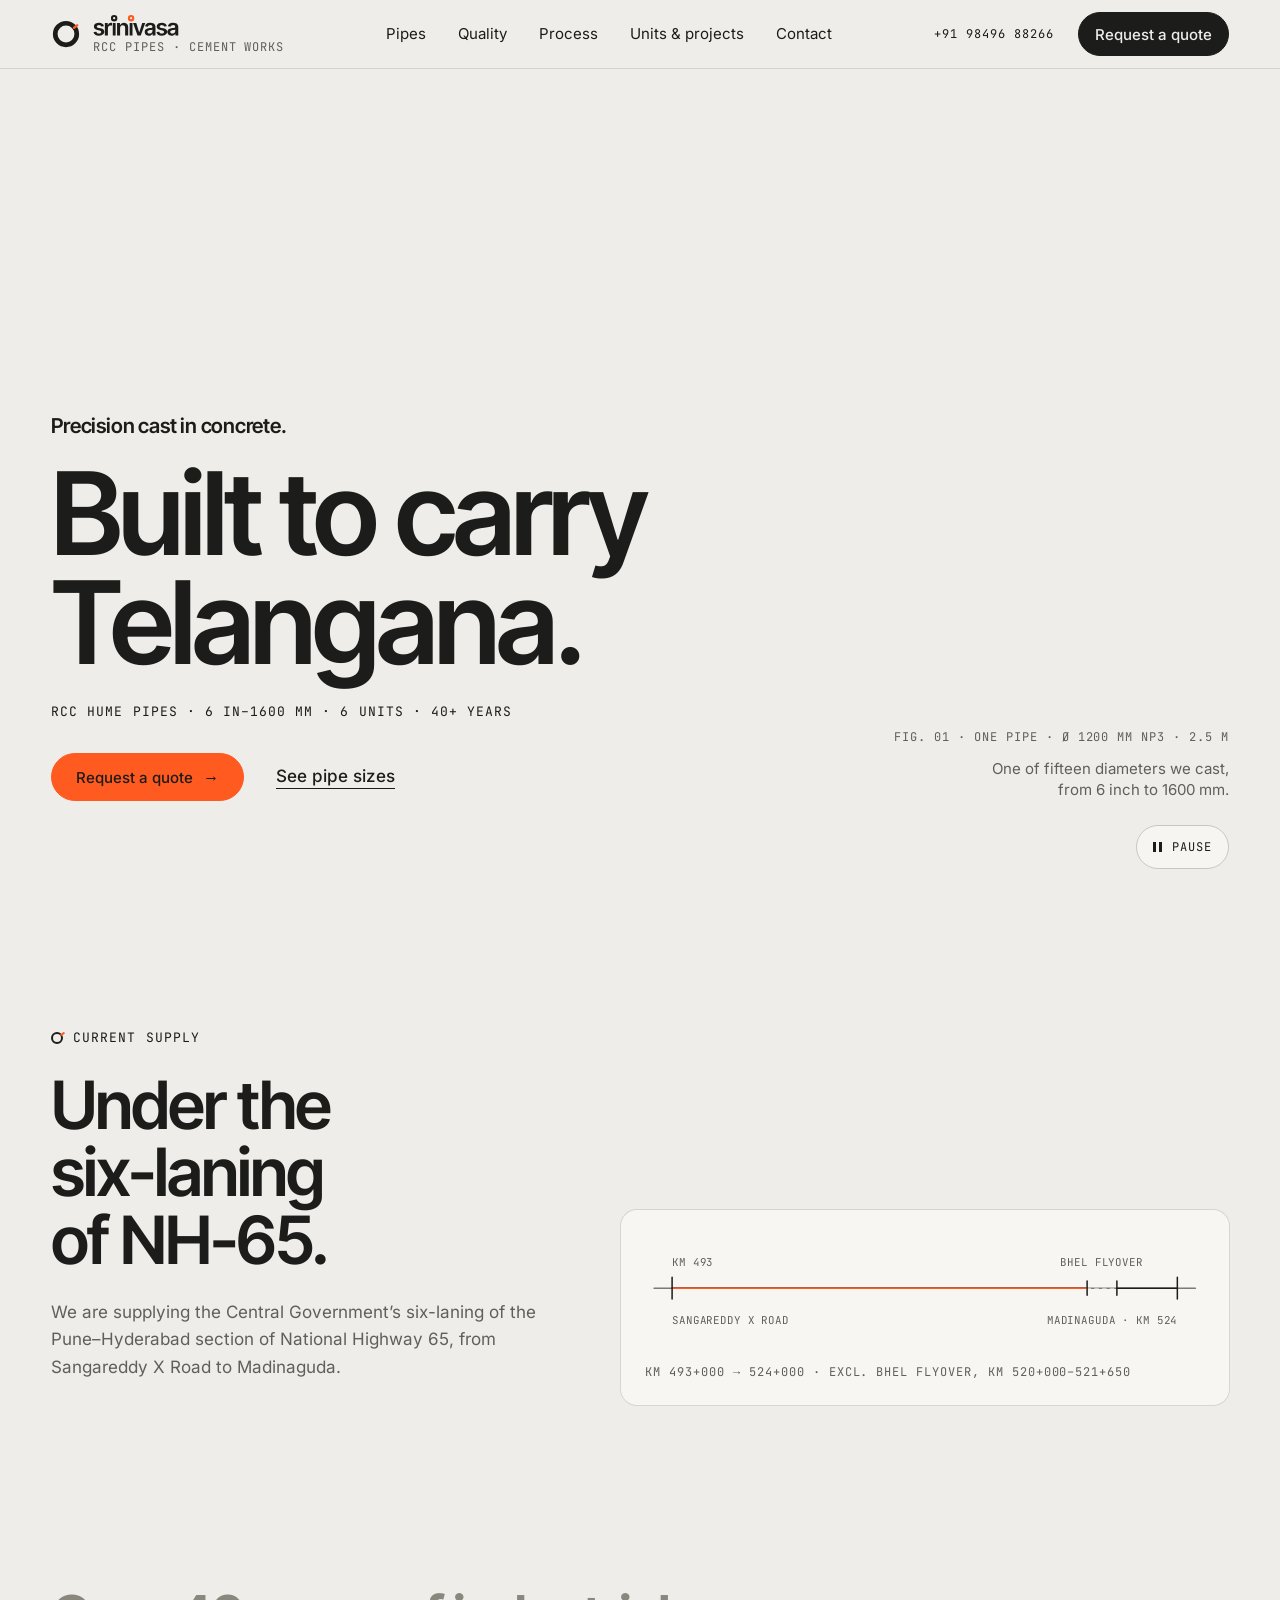
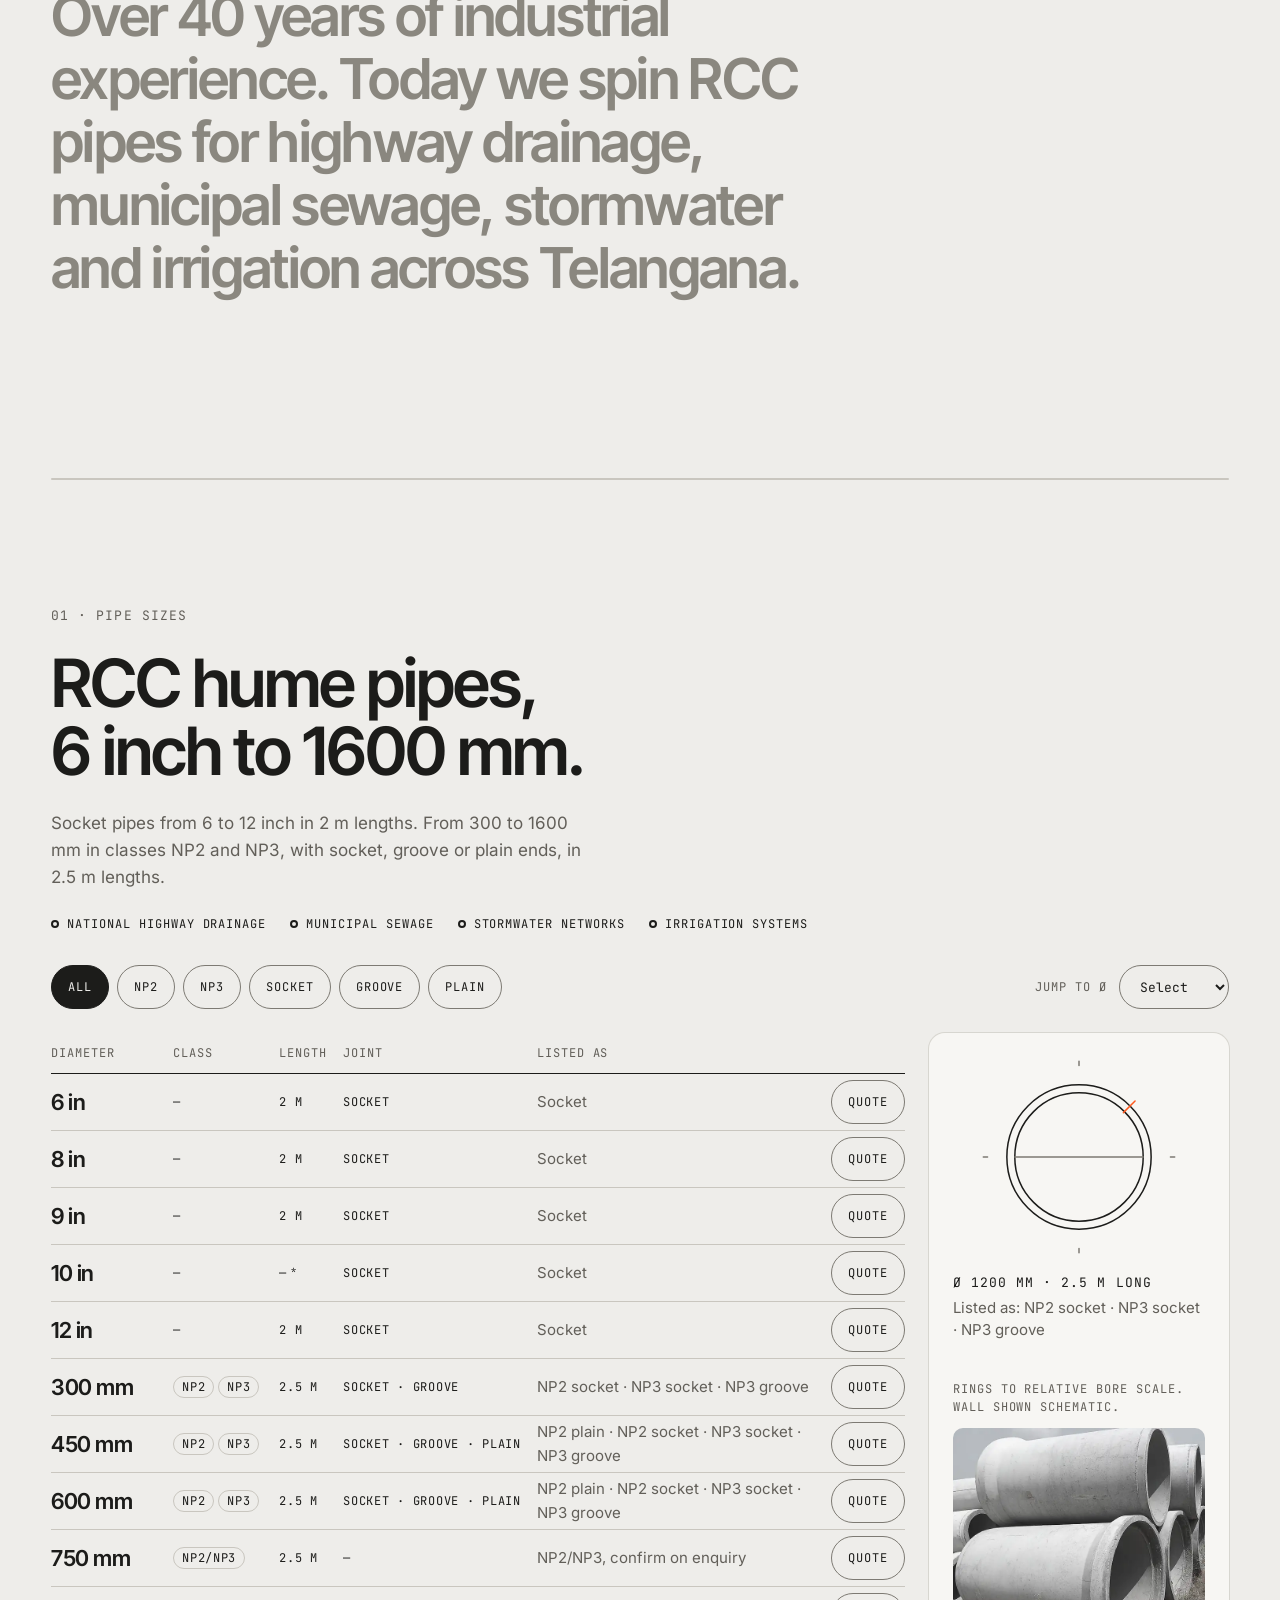
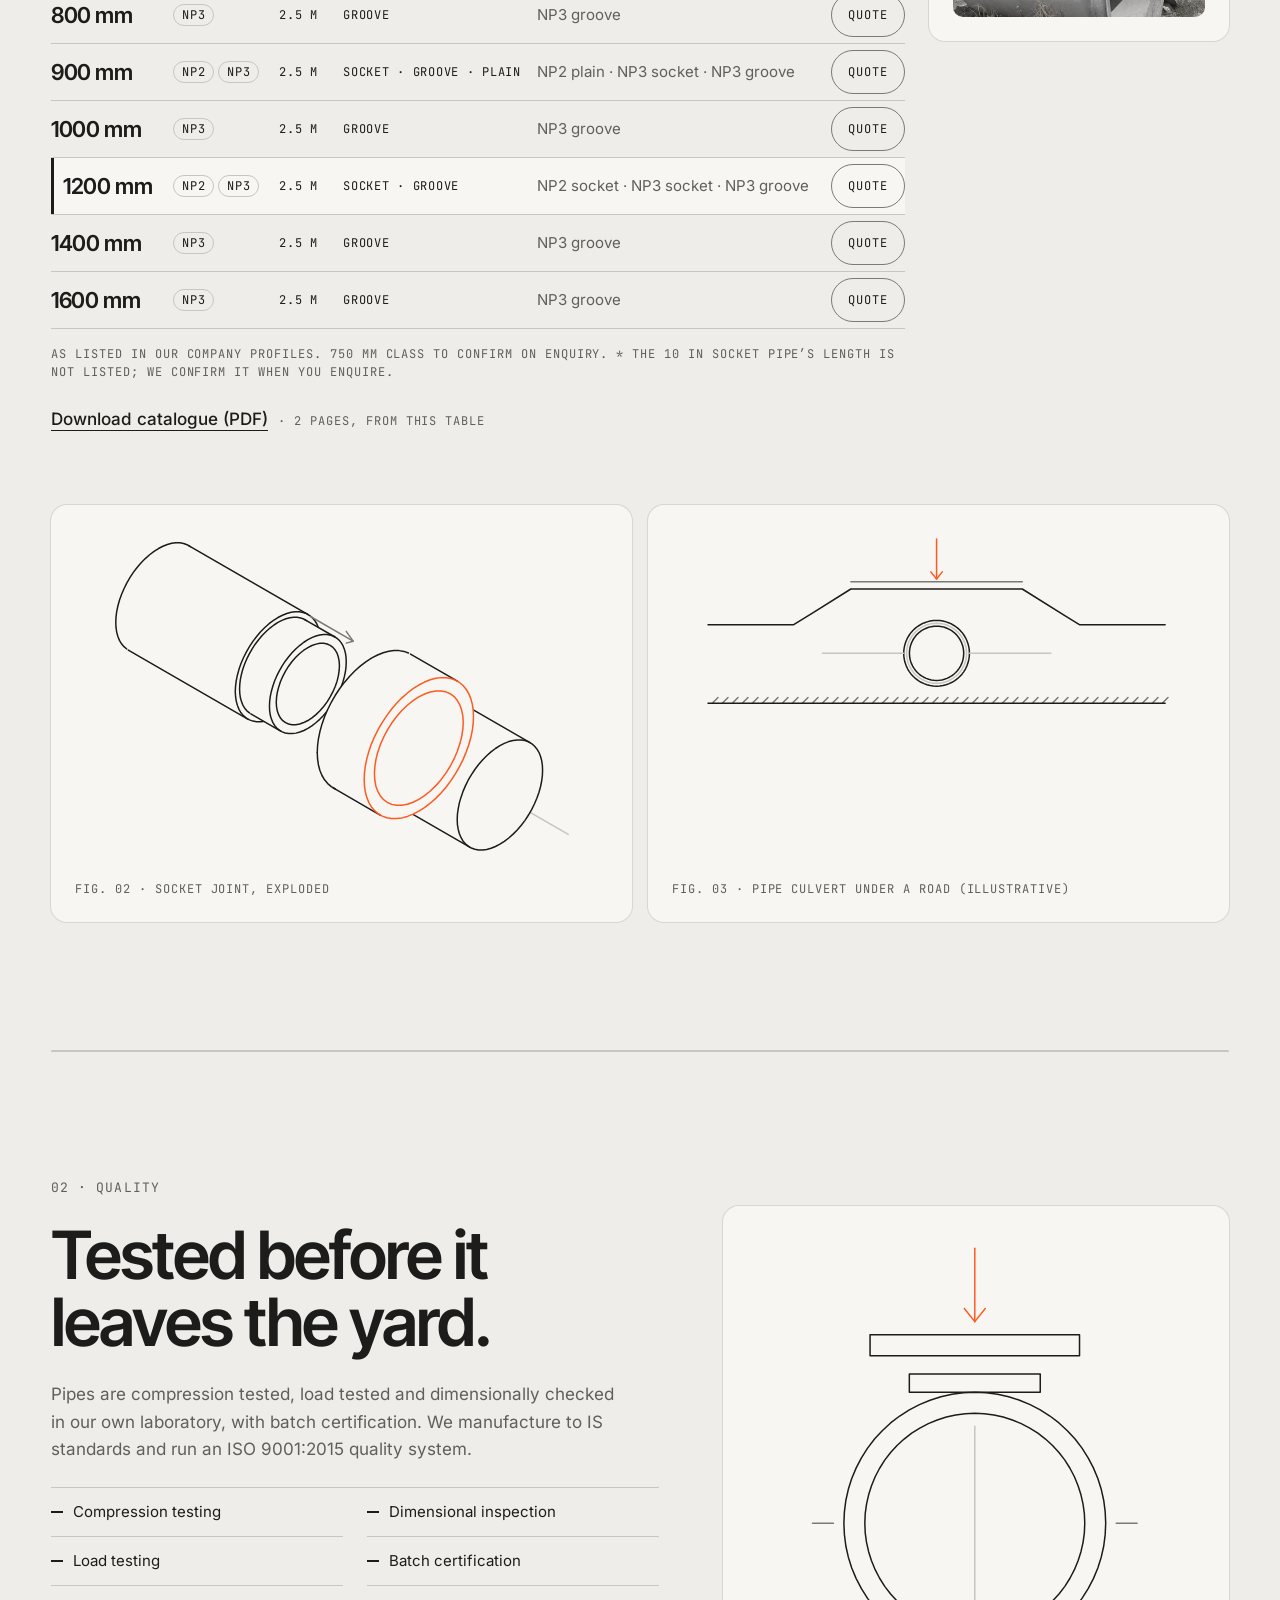
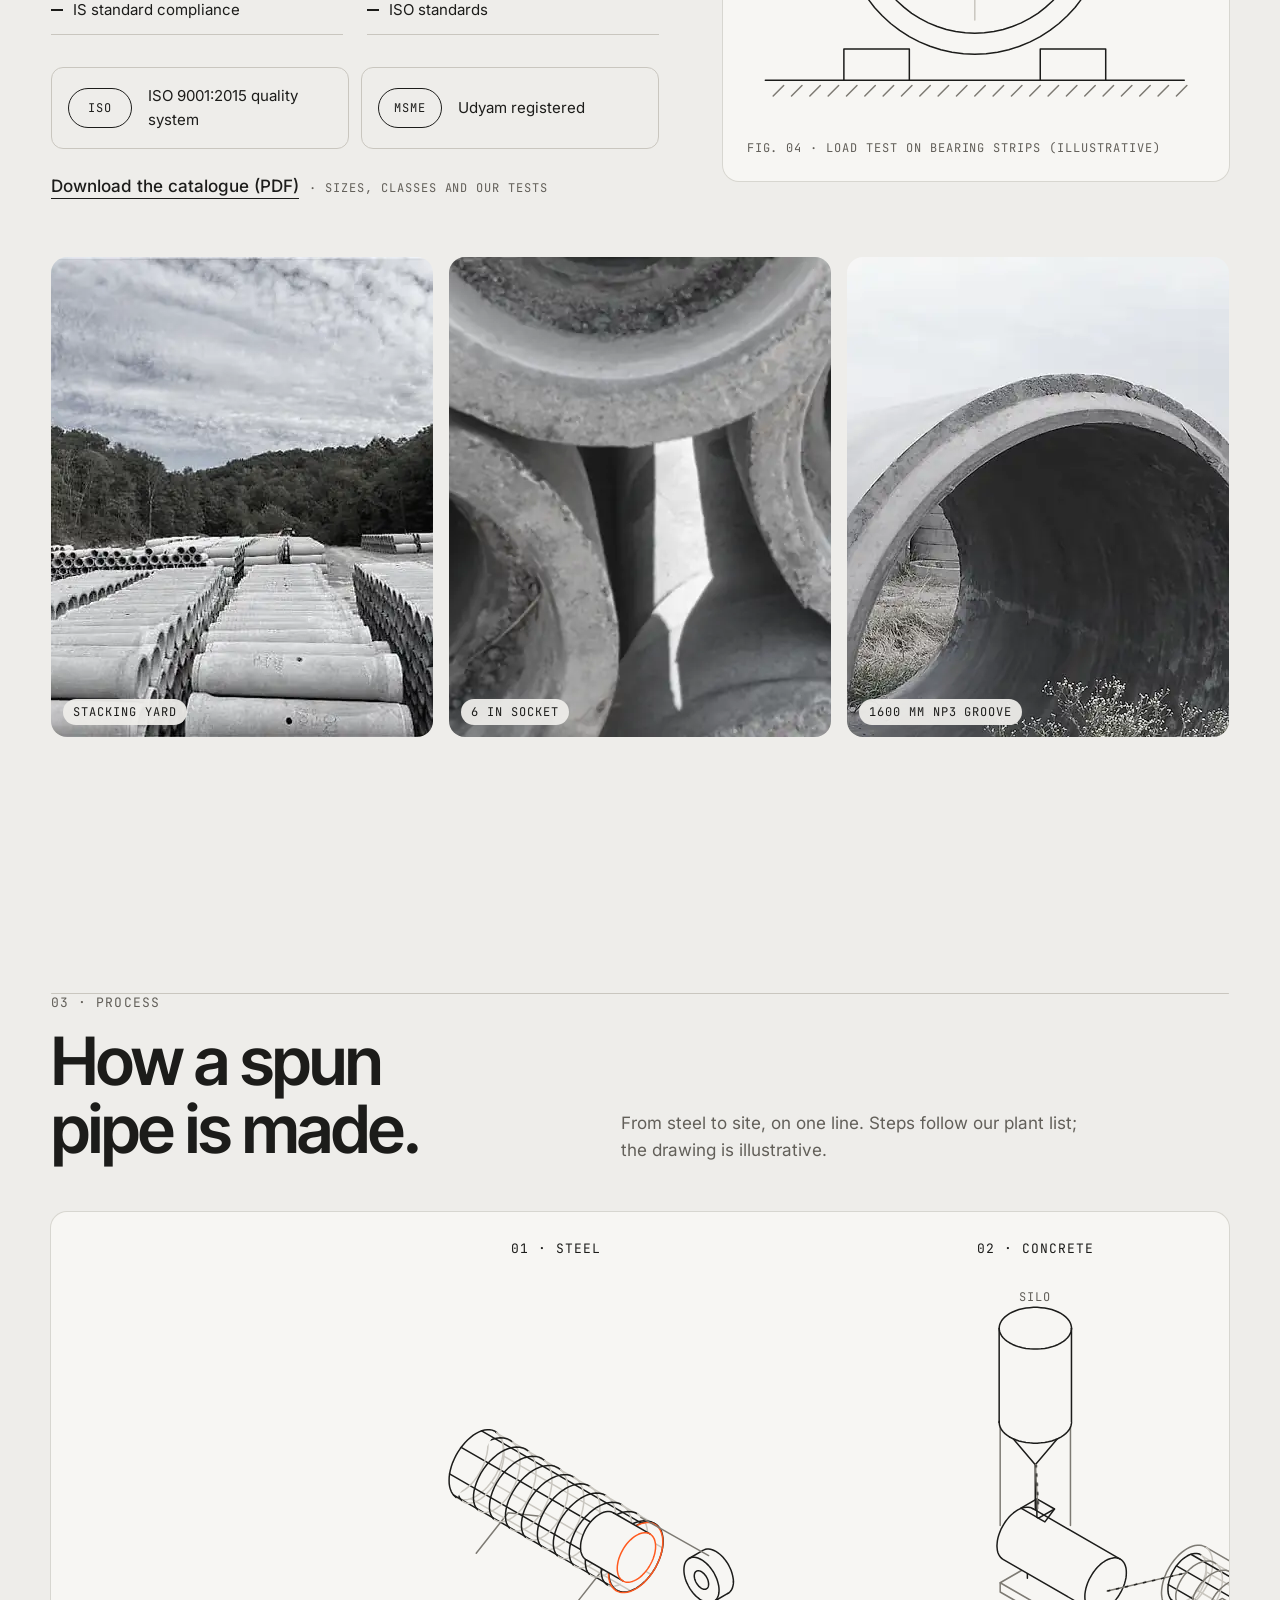
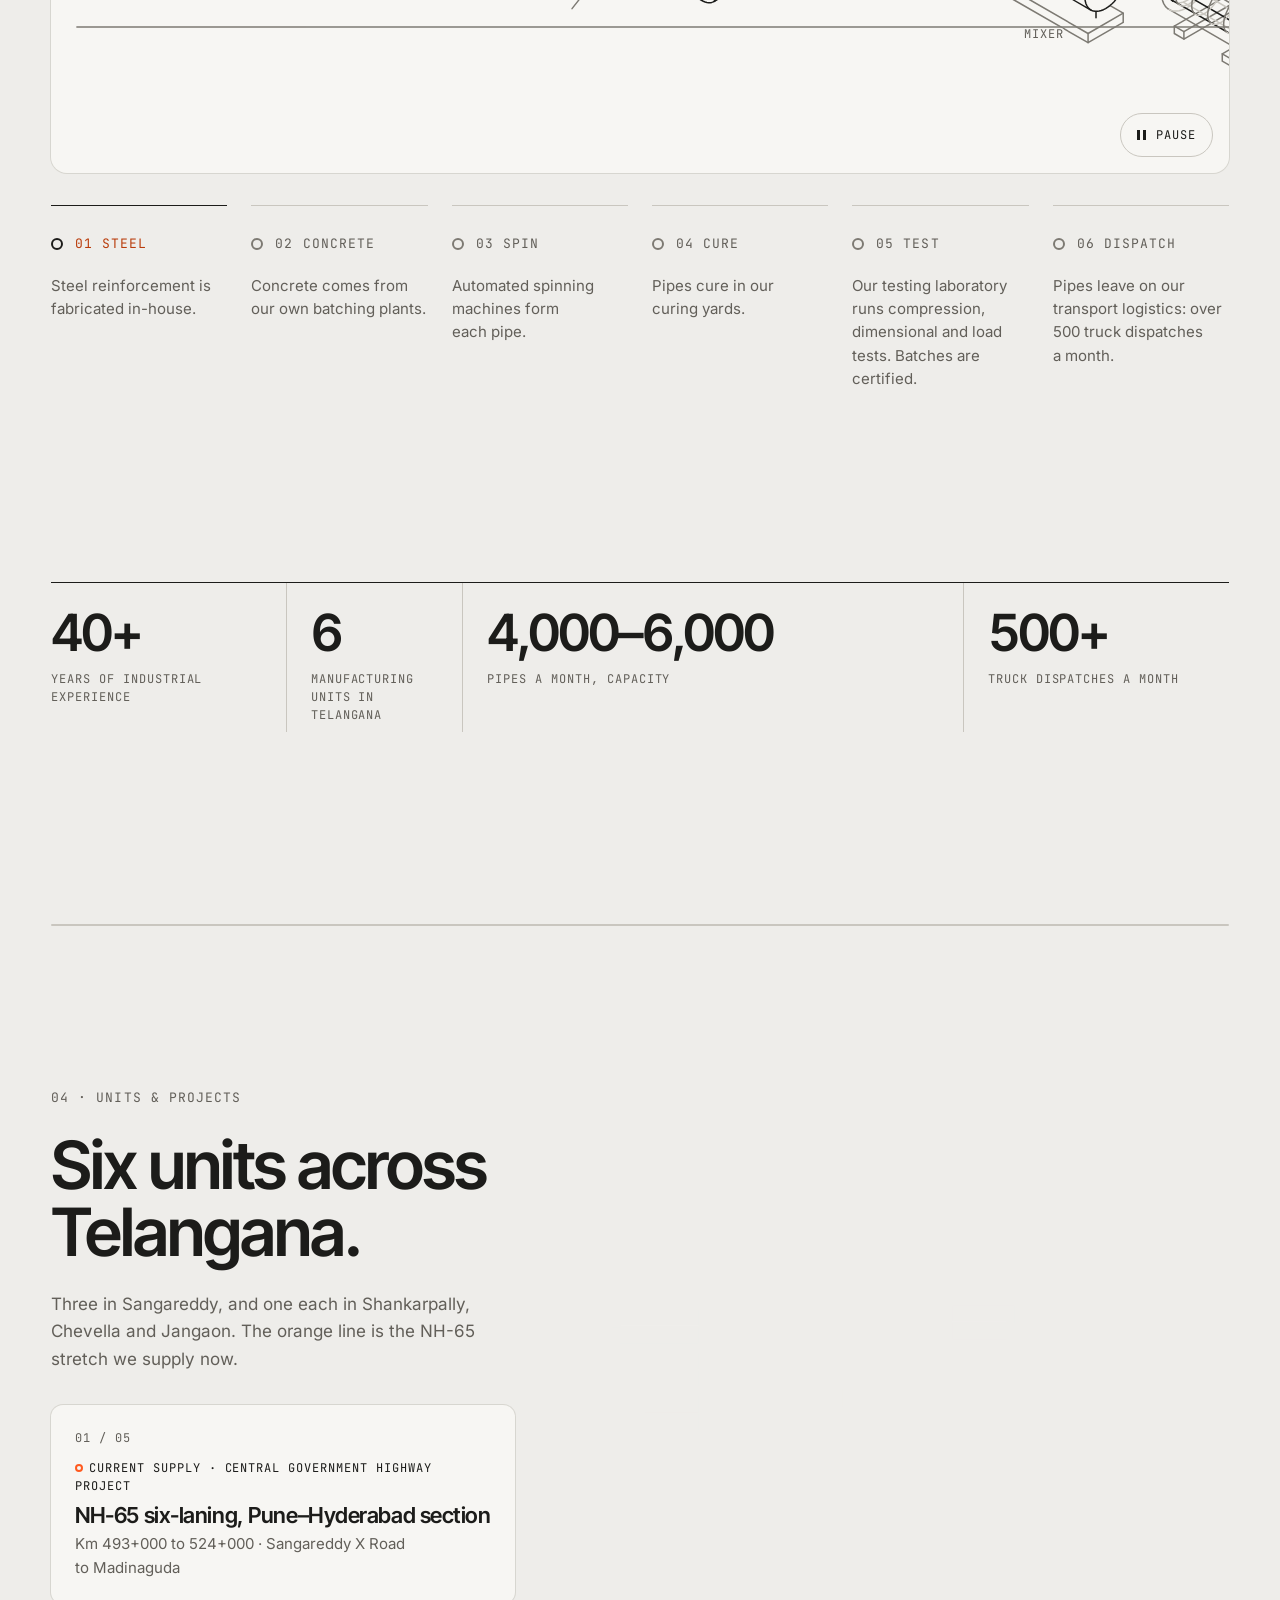
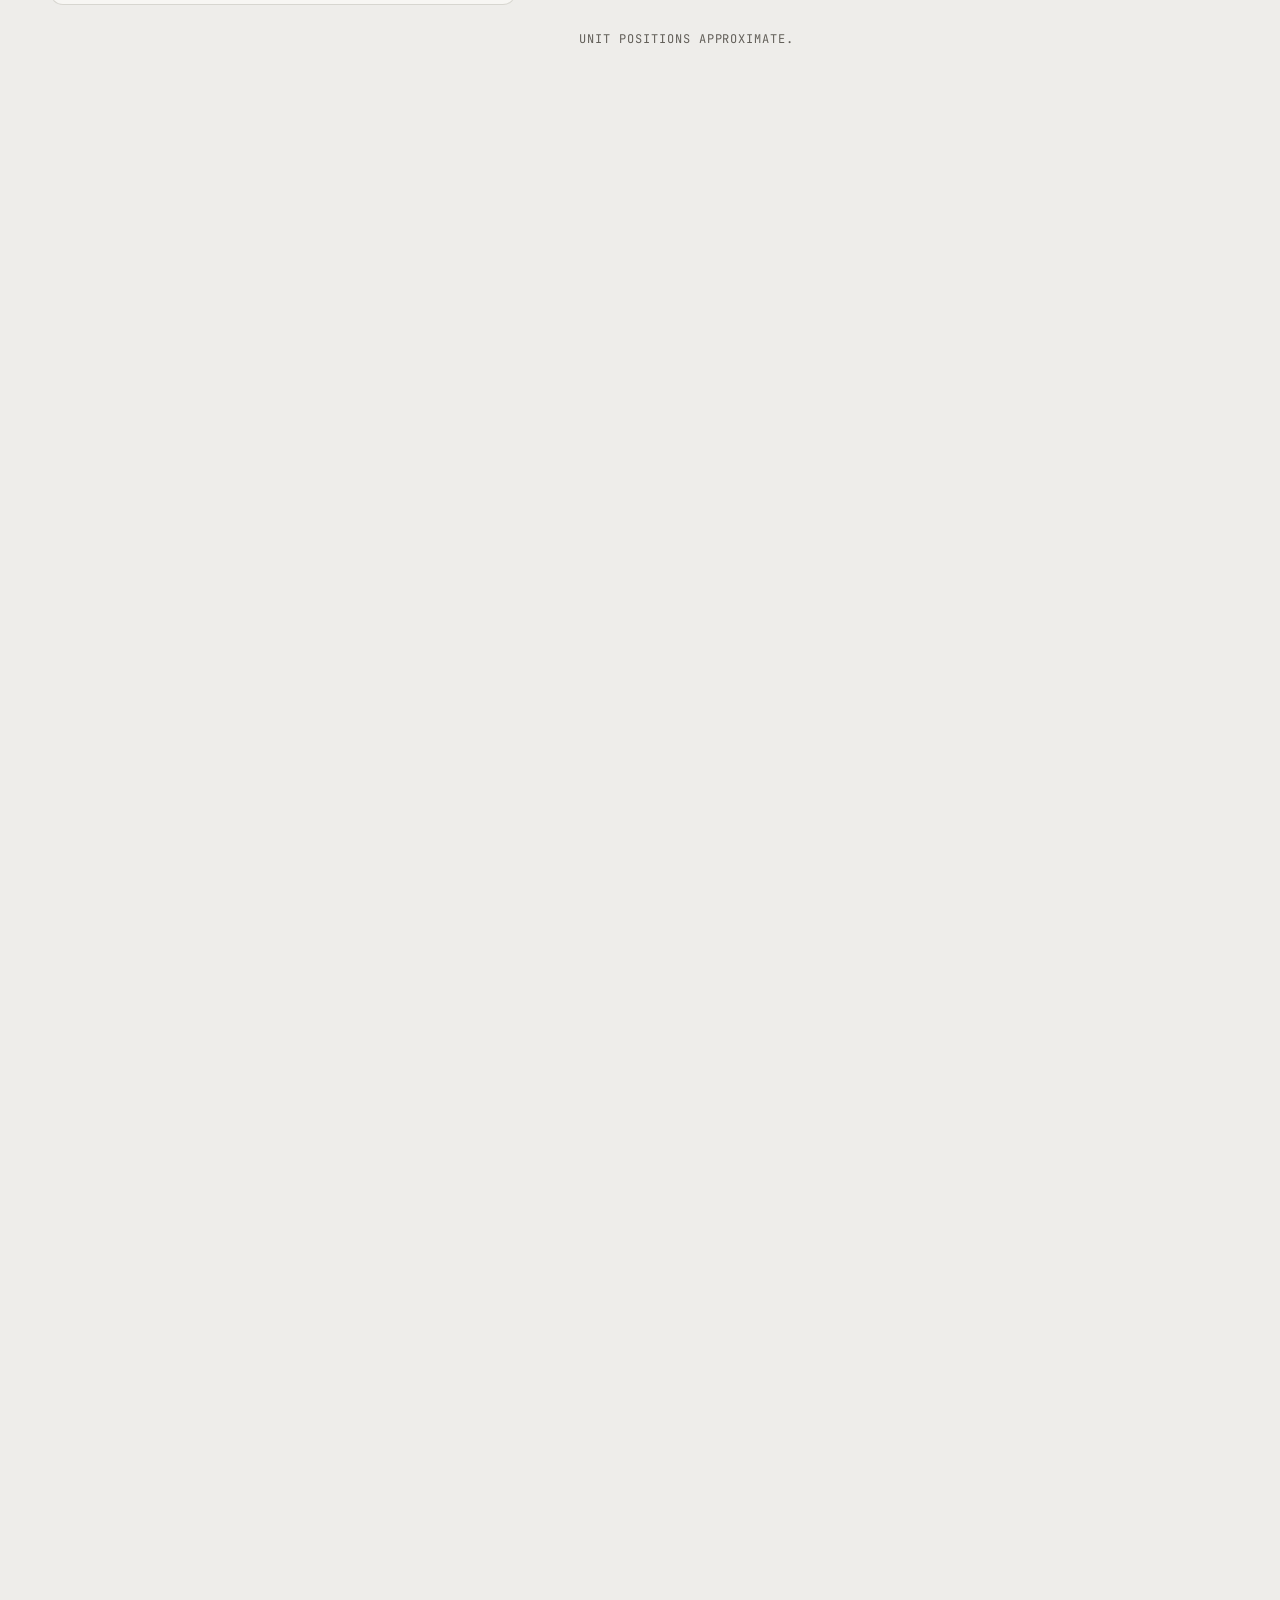
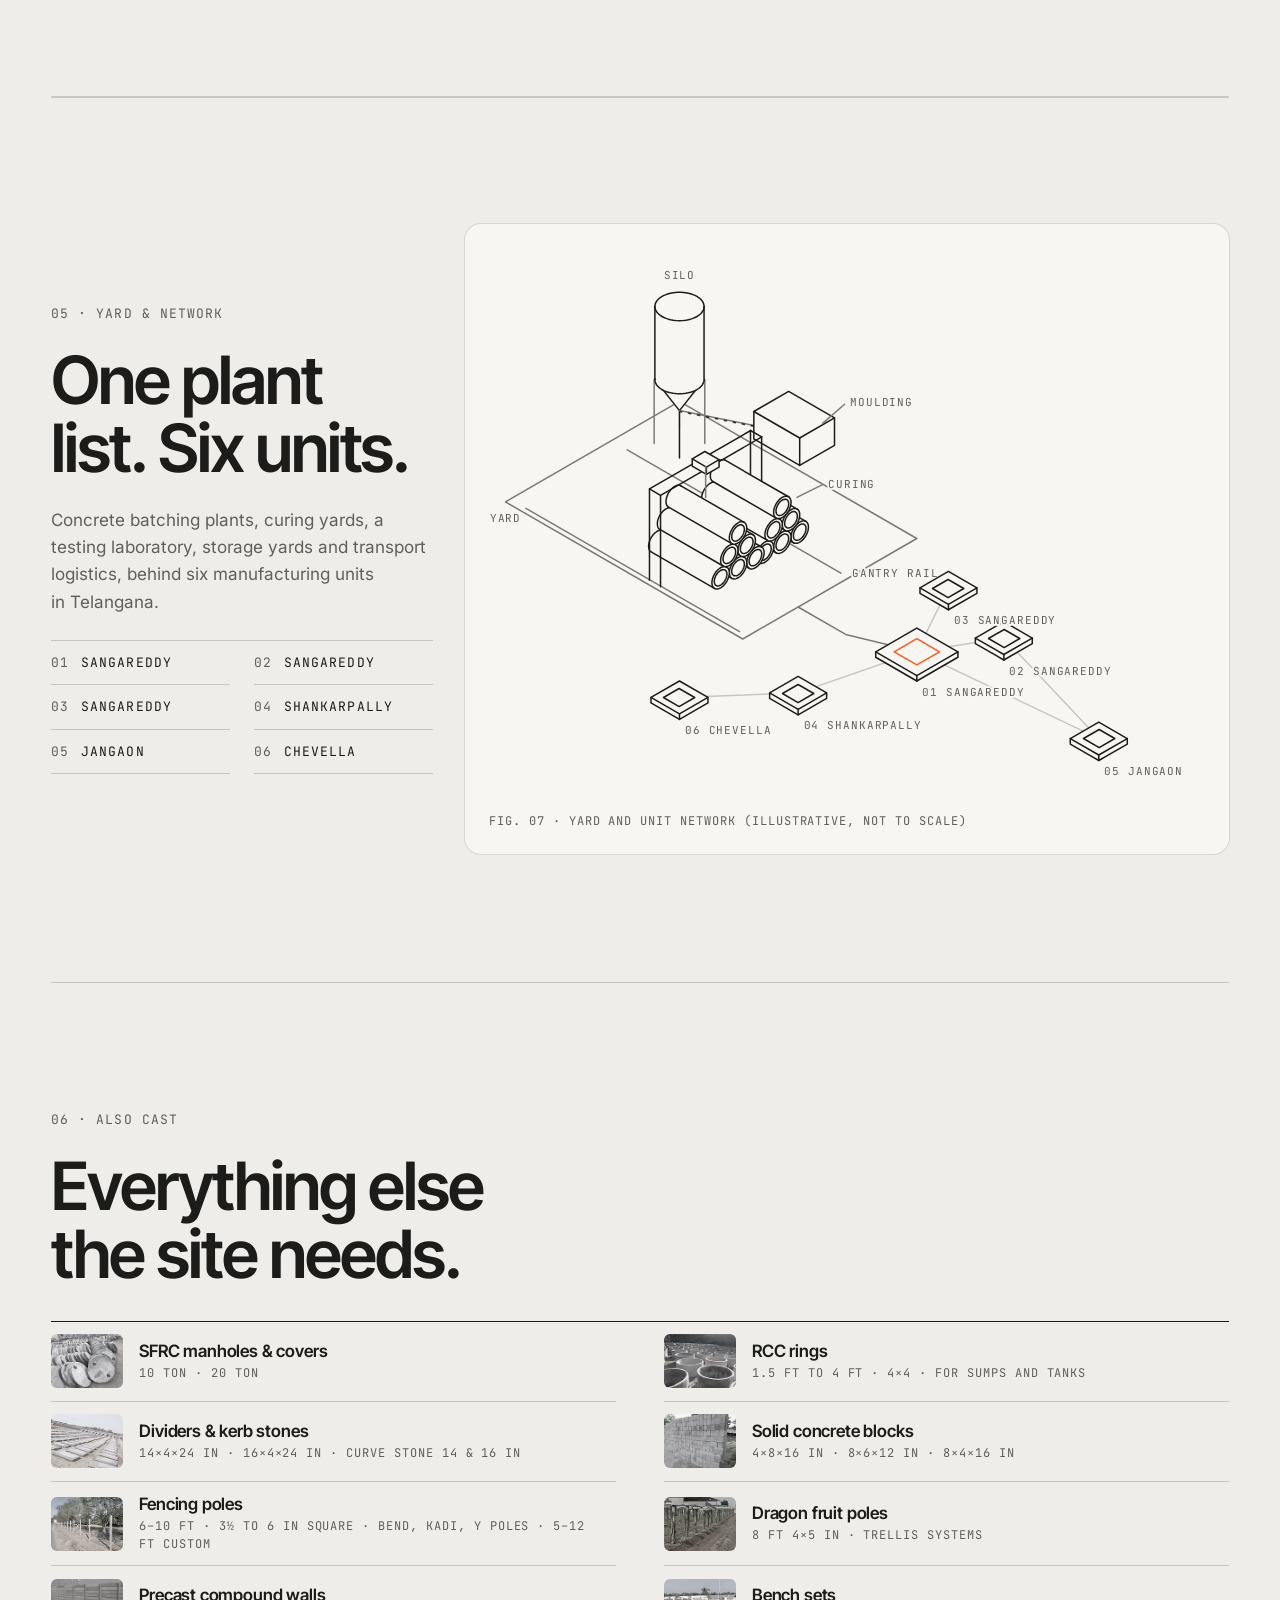
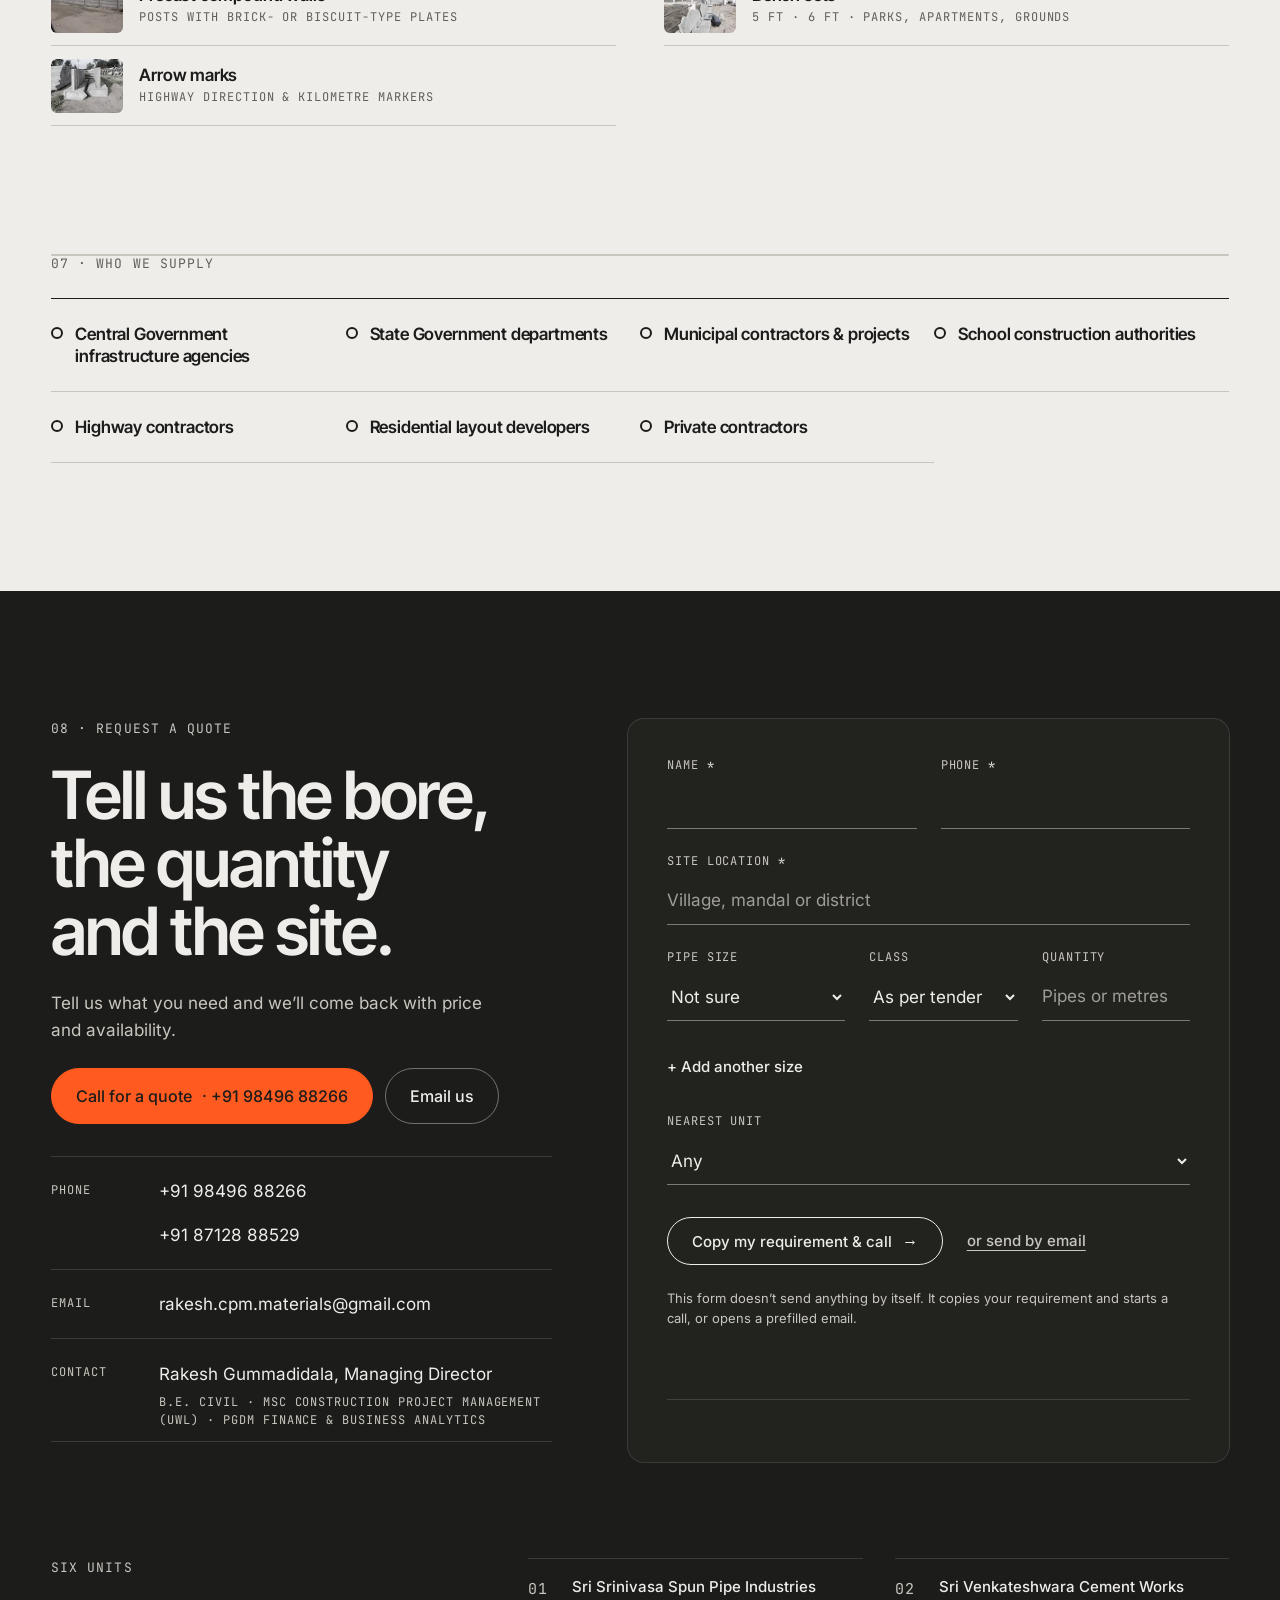
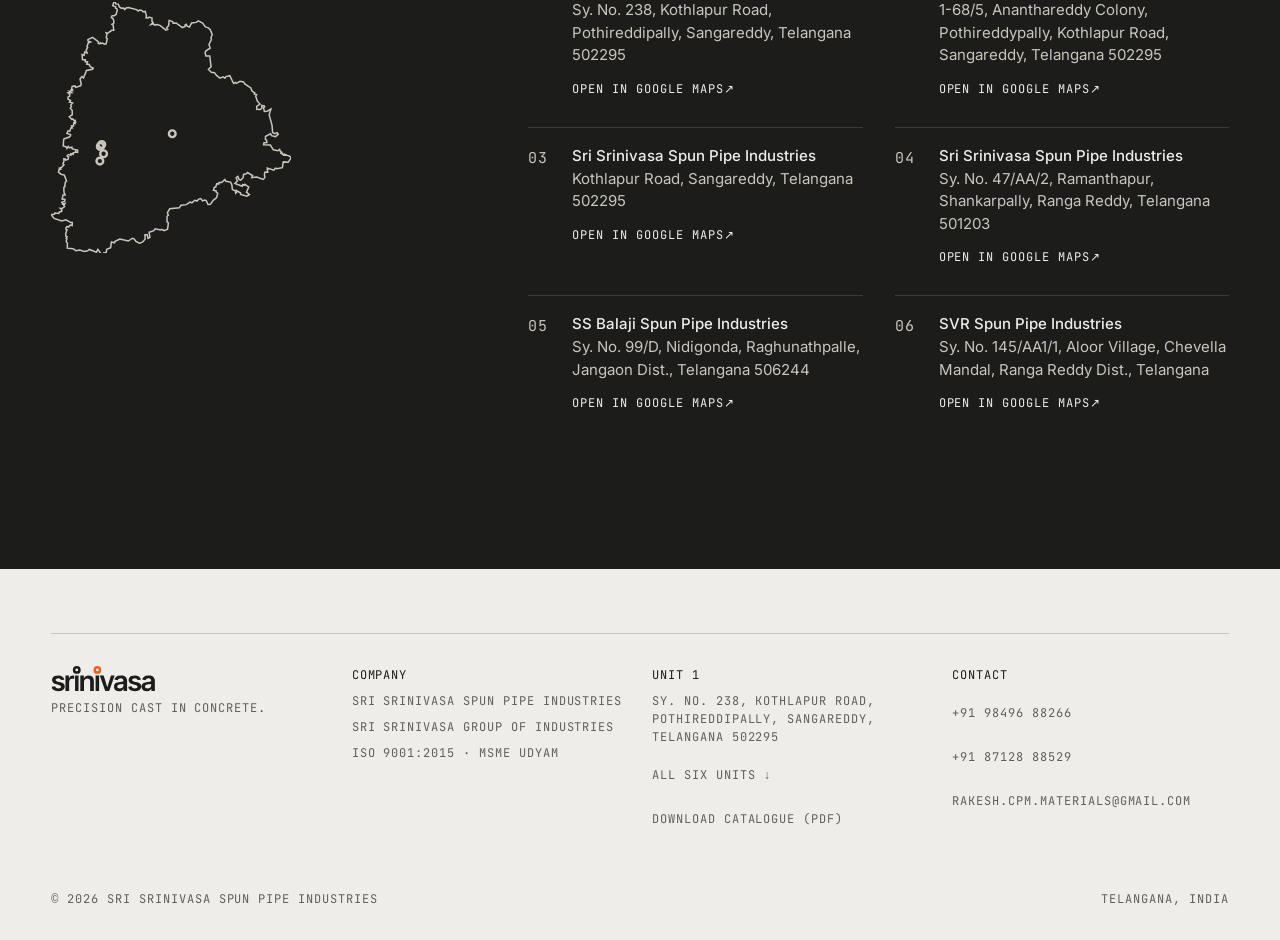
==== commit c178d78d: "Fix spec card default, class label and spec note - Size cross-section card opens on 1200 mm (matches" ====
--- a/index.html
+++ b/index.html
@@ -23,7 +23,7 @@
 <meta property="og:image:alt" content="A single spun concrete pipe, Ø1200 mm, rendered on a pale ground" />
 <noscript><style>.menu-btn,.add-size,.e2e-toggle{display:none!important}@media (max-width:899px){.nav{flex-wrap:wrap;row-gap:0;height:auto;padding-top:10px;position:sticky;top:0}.nav-links{flex-basis:100%;order:3;overflow-x:auto;display:block!important}.nav-links ul{gap:0 var(--s4);flex-wrap:wrap}}</style></noscript>
 <script type="application/ld+json">{"@context":"https://schema.org","@type":"Organization","name":"Sri Srinivasa Spun Pipe Industries","alternateName":["Srinivasa Spun Pipes","Sri Srinivasa Group of Industries"],"email":"rakesh.cpm.materials@gmail.com","telephone":["+919849688266","+918712888529"],"employee":{"@type":"Person","name":"Rakesh Gummadidala","jobTitle":"Managing Director"},"department":[{"@type":"LocalBusiness","name":"Sri Srinivasa Spun Pipe Industries (Unit 1)","telephone":"+919849688266","address":{"@type":"PostalAddress","streetAddress":"Sy. No. 238, Kothlapur Road, Pothireddipally, Sangareddy","addressLocality":"Sangareddy","addressRegion":"Telangana","postalCode":"502295","addressCountry":"IN"},"hasMap":"https://www.google.com/maps/search/?api=1&query=Sy.%20No.%20238%2C%20Kothlapur%20Road%2C%20Pothireddipally%2C%20Sangareddy%2C%20Telangana%20502295"},{"@type":"LocalBusiness","name":"Sri Venkateshwara Cement Works (Unit 2)","telephone":"+919849688266","address":{"@type":"PostalAddress","streetAddress":"1-68/5, Ananthareddy Colony, Pothireddypally, Kothlapur Road, Sangareddy","addressLocality":"Sangareddy","addressRegion":"Telangana","postalCode":"502295","addressCountry":"IN"},"hasMap":"https://www.google.com/maps/search/?api=1&query=1-68%2F5%2C%20Ananthareddy%20Colony%2C%20Pothireddypally%2C%20Kothlapur%20Road%2C%20Sangareddy%2C%20Telangana%20502295"},{"@type":"LocalBusiness","name":"Sri Srinivasa Spun Pipe Industries (Unit 3)","telephone":"+919849688266","address":{"@type":"PostalAddress","streetAddress":"Kothlapur Road, Sangareddy","addressLocality":"Sangareddy","addressRegion":"Telangana","postalCode":"502295","addressCountry":"IN"},"hasMap":"https://www.google.com/maps/search/?api=1&query=Kothlapur%20Road%2C%20Sangareddy%2C%20Telangana%20502295"},{"@type":"LocalBusiness","name":"Sri Srinivasa Spun Pipe Industries (Unit 4)","telephone":"+919849688266","address":{"@type":"PostalAddress","streetAddress":"Sy. No. 47/AA/2, Ramanthapur, Shankarpally, Ranga Reddy","addressLocality":"Shankarpally","addressRegion":"Telangana","postalCode":"501203","addressCountry":"IN"},"hasMap":"https://www.google.com/maps/search/?api=1&query=Sy.%20No.%2047%2FAA%2F2%2C%20Ramanthapur%2C%20Shankarpally%2C%20Ranga%20Reddy%2C%20Telangana%20501203"},{"@type":"LocalBusiness","name":"SS Balaji Spun Pipe Industries (Unit 5)","telephone":"+919849688266","address":{"@type":"PostalAddress","streetAddress":"Sy. No. 99/D, Nidigonda, Raghunathpalle, Jangaon Dist.","addressLocality":"Jangaon","addressRegion":"Telangana","postalCode":"506244","addressCountry":"IN"},"hasMap":"https://www.google.com/maps/search/?api=1&query=Sy.%20No.%2099%2FD%2C%20Nidigonda%2C%20Raghunathpalle%2C%20Jangaon%20Dist.%2C%20Telangana%20506244"},{"@type":"LocalBusiness","name":"SVR Spun Pipe Industries (Unit 6)","telephone":"+919849688266","address":{"@type":"PostalAddress","streetAddress":"Sy. No. 145/AA1/1, Aloor Village, Chevella Mandal, Ranga Reddy Dist.","addressLocality":"Chevella","addressRegion":"Telangana","addressCountry":"IN"},"hasMap":"https://www.google.com/maps/search/?api=1&query=Sy.%20No.%20145%2FAA1%2F1%2C%20Aloor%20Village%2C%20Chevella%20Mandal%2C%20Ranga%20Reddy%20Dist.%2C%20Telangana"}],"makesOffer":{"@type":"Offer","itemOffered":{"@type":"Product","name":"RCC spun hume pipes","description":"RCC hume pipes 6 in to 12 in socket, and 300 mm to 1600 mm in NP2 and NP3 classes with socket, groove and plain ends."}}}</script>
-  <script type="module" crossorigin src="/assets/index-0YqzFR0v.js"></script>
+  <script type="module" crossorigin src="/assets/index-330d64fe.js"></script>
   <style>@font-face{font-family:Inter;font-weight:400;font-display:swap;src:url(/assets/inter-400-CXLlxiAH.woff2)format("woff2")}@font-face{font-family:Inter;font-weight:500;font-display:swap;src:url(/assets/inter-500-DGCRSjcg.woff2)format("woff2")}@font-face{font-family:Inter Tight;font-weight:600;font-display:swap;src:url(/assets/intertight-600-BhMinskB.woff2)format("woff2")}@font-face{font-family:JetBrains Mono;font-weight:400;font-display:swap;src:url(/assets/mono-400-C1tXIQya.woff2)format("woff2")}@font-face{font-family:Inter Tight Fallback;src:local(Arial),local(Helvetica),local(Liberation Sans);size-adjust:98.9%;ascent-override:98%;descent-override:24.4%;line-gap-override:0%}@font-face{font-family:Inter Fallback;src:local(Arial),local(Helvetica),local(Liberation Sans);size-adjust:107.1%;ascent-override:90.4%;descent-override:22.5%;line-gap-override:0%}:root{--page:#eeedea;--surface:#f7f6f3;--line:#c9c6bf;--muted-line:#7d7a73;--muted:#625f59;--ink:#1c1c1a;--deep:#22221f;--accent:#ff5a1f;--accent-text:#b93c0b;--on-deep:#eeedea;--on-deep-2:#c9c6bf;--deep-line:#c9c6bf2e;--deep-line-2:#c9c6bf80;--display:"Inter Tight","Inter Tight Fallback",system-ui,sans-serif;--body:"Inter","Inter Fallback",system-ui,-apple-system,"Segoe UI",sans-serif;--mono:"JetBrains Mono",ui-monospace,SFMono-Regular,Menlo,monospace;--s1:8px;--s2:12px;--s3:16px;--s4:24px;--s5:32px;--s6:48px;--s7:64px;--s8:96px;--s9:192px;--sec:clamp(96px,10vw,160px);--t12:12px;--t13:13px;--t15:15px;--t17:17px;--t22:22px;--t32:32px;--gutter:clamp(20px,4vw,56px);--max:1320px;--r:16px;--ease:cubic-bezier(.16,1,.3,1);--hair:0 0 0 1px #c9c6bf99;--nav-h:68px}*,:before,:after{box-sizing:border-box}html{-webkit-text-size-adjust:100%;-moz-text-size-adjust:100%;text-size-adjust:100%;scroll-padding-top:var(--nav-h)}html.lenis,html.lenis body{height:auto}.lenis.lenis-smooth{scroll-behavior:auto!important}body{background:var(--page);color:var(--ink);font:400 var(--t17)/1.6 var(--body);-webkit-font-smoothing:antialiased;text-rendering:optimizelegibility;margin:0;overflow-x:clip}img{max-width:100%;display:block}a{color:inherit}button,input,select{font:inherit;color:inherit}h1,h2,h3{text-wrap:balance}p{text-wrap:pretty}.wrap{width:100%;max-width:var(--max);padding-inline:var(--gutter);margin-inline-start:auto;margin-inline-end:auto}.sec{padding-block:var(--sec)}.sr-only{clip:rect(0 0 0 0);clip-path:inset(50%);white-space:nowrap;width:1px;height:1px;overflow:hidden;position:absolute!important}.skip{left:var(--s2);z-index:100;background:var(--ink);color:var(--page);padding:var(--s2) var(--s3);border-radius:8px;min-height:44px;position:fixed;top:-80px}.skip:focus{top:var(--s2)}main:focus{outline:none}:focus-visible{outline:2px solid var(--ink);outline-offset:2px;border-radius:6px;box-shadow:0 0 0 5px #ff5a1f8c}.contact :focus-visible{outline-color:var(--page)}.mbar :focus-visible{outline-color:var(--page)}.mono{font-family:var(--mono);font-size:var(--t12);letter-spacing:.08em;text-transform:uppercase;font-weight:400;line-height:1.5}.label{color:var(--muted);margin:0 0 var(--s4);font-size:var(--t13)}.display{font-family:var(--display);letter-spacing:-.035em;margin:0;font-size:clamp(48px,9vw,140px);font-weight:600;line-height:.95}.h2{font-family:var(--display);letter-spacing:-.03em;margin:0 0 var(--s4);text-wrap:balance;max-width:14ch;font-size:clamp(36px,5.2vw,76px);font-weight:600;line-height:1.02}.nobr,[data-split] .sw{white-space:nowrap}.body{color:var(--muted);font-size:var(--t17);max-width:52ch;margin:0 0 var(--s4)}.note{color:var(--muted);margin:var(--s3) 0 0}.line{margin-bottom:-.08em;padding-bottom:.08em;display:block;overflow:clip}.line-in{will-change:transform;display:block}.sw{white-space:nowrap}.btn{min-height:48px;padding:0 var(--s4);font:500 var(--t15)/1 var(--body);border:1px solid var(--ink);background:var(--ink);color:var(--page);cursor:pointer;transition:transform .5s var(--ease),background-color .3s,border-color .3s,color .3s;white-space:nowrap;border-radius:999px;justify-content:center;align-items:center;gap:10px;text-decoration:none;display:inline-flex}.btn:hover{transform:translateY(-1px)}.btn-accent{background:var(--accent);border-color:var(--accent);color:var(--ink)}.btn-sm{min-height:44px;padding:0 var(--s3);font-size:var(--t15)}.btn-lg{min-height:56px;padding:0 var(--s4);font-size:16px}.btn-ghost{border-color:var(--muted-line);color:var(--ink);background:0 0}.link{min-height:44px;transition:background-size .5s var(--ease);background:linear-gradient(currentColor,currentColor) 0 calc(100% - 10px)/100% 1px no-repeat;align-items:center;font-weight:500;text-decoration:none;display:inline-flex}.link:hover{background-position:100% calc(100% - 10px);background-size:0 1px}.card{background:var(--surface);border-radius:var(--r);box-shadow:var(--hair);--figbg:var(--surface)}.ring{vertical-align:-1px;border:2.5px solid;border-radius:50%;flex:none;width:12px;height:12px;display:inline-block;position:relative}.ring:after{content:"";background:var(--accent);opacity:0;width:5px;height:2px;transition:opacity .4s;position:absolute;top:-1px;right:-4px;transform:rotate(-40deg)}.ring-on:after{opacity:1}.ringmark{fill:none;flex:none;width:30px;height:30px}.ringmark circle{stroke:var(--ink);stroke-width:5px}.ringmark path{stroke:var(--accent);stroke-width:2.6px;stroke-linecap:round}.nav{z-index:50;height:var(--nav-h);justify-content:space-between;align-items:center;gap:var(--s4);padding:0 var(--gutter);background:#eeedeaf7;display:flex;position:fixed;top:0;bottom:auto;left:0;right:0;box-shadow:0 1px #c9c6bfb3}.brand{align-items:center;gap:var(--s2);min-height:44px;text-decoration:none;display:flex}.wm{flex-direction:column;line-height:1;display:flex}.wm-word{color:var(--ink);font-size:23px;line-height:1;display:block}.wm-svg{width:auto;height:.902em;display:block;overflow:visible}.idot{line-height:1;display:inline-block;position:relative}.idot:after{content:"";box-sizing:border-box;border:.055em solid;border-radius:50%;width:.25em;height:.25em;position:absolute;top:-.05em;left:calc(50% + .02em);transform:translate(-50%)}.idot.o:after{border-color:var(--accent)}.wm-desc{font:400 var(--t12)/1 var(--mono);letter-spacing:.08em;text-transform:uppercase;color:var(--muted);margin-top:6px}.nav-links ul{gap:var(--s5);margin:0;padding:0;list-style:none;display:flex}.nav-links a{min-height:44px;font-size:var(--t15);color:var(--ink);align-items:center;text-decoration:none;display:inline-flex}.nav-links a:hover{text-underline-offset:6px;text-decoration:underline}.nav-cta{align-items:center;gap:var(--s4);display:flex}.nav-phone{min-height:44px;color:var(--ink);align-items:center;text-decoration:none;display:inline-flex}.menu-btn{min-width:44px;min-height:44px;padding:0 var(--s3);border:1px solid var(--muted-line);cursor:pointer;font:500 var(--t15) var(--body);background:0 0;border-radius:999px;align-items:center;gap:10px;display:none}.menu-ico{gap:5px;width:16px;display:grid}.menu-ico i{height:1.5px;transition:transform .4s var(--ease);background:currentColor;display:block}.menu-btn[aria-expanded=true] .menu-ico i:first-child{transform:translateY(3.25px)rotate(45deg)}.menu-btn[aria-expanded=true] .menu-ico i:last-child{transform:translateY(-3.25px)rotate(-45deg)}.menu{top:var(--nav-h);background:var(--page);border-bottom:1px solid var(--line);padding:var(--s3) var(--gutter) var(--s5);position:fixed;left:0;right:0;box-shadow:0 24px 48px #1c1c1a14}.menu ul{margin:0;padding:0;list-style:none}.menu li a{border-bottom:1px solid var(--line);min-height:56px;font:600 var(--t22)/1 var(--display);letter-spacing:-.02em;align-items:center;text-decoration:none;display:flex}.menu-tel{align-items:center;gap:var(--s2);min-height:56px;margin-top:var(--s3);font-weight:500;text-decoration:none;display:flex}.menu-tel .mono{color:var(--muted)}@media (max-width:1180px){.nav-phone{display:none}}@media (max-width:899px){.nav-links{display:none}.menu-btn{display:inline-flex}}@media (max-width:767px){.nav-quote{display:none}.nav-cta{gap:var(--s2)}}@media (max-width:380px){.menu-txt{display:none}.menu-btn{justify-content:center;padding:0}}.hero{height:100vh;height:100svh;min-height:560px;position:relative}.hero-stage{background:var(--page);height:100%;position:relative;overflow:hidden}.hero-still,.hero-canvas{inset:var(--nav-h) 0 0 0;width:100%;height:calc(100% - var(--nav-h));position:absolute}.hero-still img{object-fit:cover;width:100%;height:100%;position:absolute;top:0;bottom:0;left:0;right:0}.hero-still-bore img{transform:scale(1.16)}.hero-still-pipe{opacity:0}.hero-canvas{opacity:0;transition:opacity .8s}.hero.has-gl .hero-canvas{opacity:1}.hero.has-gl .hero-still{visibility:hidden;transition:visibility 0s .8s}.hero-still img{will-change:transform}.hero.play .hero-still-bore img{animation:1.4s cubic-bezier(.45,0,.2,1) both hb-pull}.hero.play .hero-still-bore{animation:1.2s ease-in 1.1s both hb-out}.hero.play .hero-still-pipe{animation:1.2s ease-out 1.1s both hp-in}.hero.play .hero-still-pipe img{animation:11.9s linear 1.1s both hp-settle-drift}.hero.play.again .hero-still-pipe img{animation:hp-drift2 9.8s var(--ease-io) both}.hero.paused *{animation-play-state:paused!important}@keyframes hb-pull{0%{transform:scale(1.16)}to{transform:scale(1)}}@keyframes hb-out{to{opacity:0}}@keyframes hp-in{0%{opacity:0}to{opacity:1}}@keyframes hp-settle{0%{transform:scale(1.06)}to{transform:scale(1)}}@keyframes hp-settle-drift{0%{animation-timing-function:cubic-bezier(.16,1,.3,1);transform:scale(1.06)}15%{animation-timing-function:var(--ease-io);transform:scale(1)}57.5%{animation-timing-function:var(--ease-io);transform:scale(1.035)translateY(-1%)}to{transform:scale(1)}}@keyframes hp-drift2{0%,to{transform:scale(1)}50%{transform:scale(1.035)translateY(-1%)}}.hero.is-off *{animation-play-state:paused!important}.hero-copy{z-index:2;flex-direction:column;justify-content:flex-end;height:100%;padding-bottom:clamp(64px,11vh,120px);display:flex;position:relative}.kicker{font-family:var(--display);letter-spacing:-.01em;color:var(--ink);margin:0 0 var(--s3);font-size:clamp(17px,1.6vw,22px);font-weight:500}.hero h1{max-width:11ch}.hero .sub{margin:var(--s4) 0 var(--s5);color:var(--ink);font-size:var(--t13)}.actions{gap:var(--s5);flex-wrap:wrap;align-items:center;display:flex}.hero-end{z-index:2;opacity:0;transition:opacity .8s var(--ease),transform .8s var(--ease);pointer-events:none;text-align:right;align-items:flex-end;gap:var(--s2);flex-direction:column;display:flex;position:absolute;bottom:clamp(64px,11vh,120px);left:0;right:0;transform:translateY(8px)}.hero.done .hero-end{opacity:1;transition-delay:1.4s;transform:none}.hero-end .mono{color:var(--muted);font-size:var(--t12);margin:0}.hero-quote{font-family:var(--body);font-weight:400;font-size:var(--t15);max-width:30ch;color:var(--muted);margin:0;line-height:1.45}@media (max-width:1023px){.hero-end{display:none}}@media (max-width:767px){.hero-copy{padding-bottom:calc(var(--s7) + env(safe-area-inset-bottom))}.hero .sub{margin:var(--s3) 0 var(--s4)}}@media (prefers-reduced-motion:reduce){.hero-still-bore{visibility:hidden}.hero-still-pipe{opacity:1}.hero-still-bore img{transform:none}.hero-end{opacity:1;transition:none;transform:none}.hero-toggle{display:none!important}}.proof{padding-bottom:0}.proof-grid{grid-template-columns:minmax(0,5fr) minmax(0,6fr);align-items:end;gap:clamp(24px,5vw,80px);display:grid}.proof .label{color:var(--ink);align-items:center;gap:10px;display:flex}.chain{padding:var(--s4);margin:0}.chain svg{width:100%;height:auto}.chain .hl text{font-size:12px}.chain figcaption{color:var(--muted);margin-top:var(--s2)}@media (max-width:899px){.proof-grid{grid-template-columns:1fr}}@media (max-width:560px){.chain .hl text{font-size:17px}.chain .bhel{display:none}}.statement{padding-block-start:clamp(128px,14vw,192px);padding-block-end:clamp(128px,14vw,192px)}.statement-text{font-family:var(--display);letter-spacing:-.03em;max-width:22ch;margin:0;font-size:clamp(30px,4.4vw,64px);font-weight:500;line-height:1.12}.statement-text .w{color:#8a877f;transition:color .2s linear}.statement-text .w.on{color:var(--ink)}.hl{--sw:1.5;width:100%;height:auto;overflow:visible}.hl path,.hl circle{fill:none;stroke-width:var(--sw);stroke-linecap:round;stroke-linejoin:round}.hl .ink{stroke:var(--ink)}.hl .lo{stroke:var(--muted-line)}.hl .hid{stroke:var(--line);stroke-dasharray:calc(var(--sw)*2.2) calc(var(--sw)*3)}.hl .acc{stroke:var(--accent)}.hl .sil{fill:var(--figbg,var(--page));stroke:none}.hl text{font:400 12px var(--mono);letter-spacing:.08em;fill:var(--muted)}.hl.armed .ink,.hl.armed .lo,.hl.armed .acc{stroke-dasharray:1 1;stroke-dashoffset:1px}.hl.armed .hid{opacity:0}.fig-card{padding:var(--s4);justify-content:space-between;gap:var(--s3);flex-direction:column;margin:0;display:flex}.fig-card figcaption{color:var(--muted)}.fig-card .lsvg{max-width:480px;margin:0 auto}.sec-head{margin-bottom:var(--s5)}.apps{gap:var(--s1) var(--s4);color:var(--ink);flex-wrap:wrap;margin:0;padding:0;list-style:none;display:flex}.apps li{align-items:center;gap:var(--s1);display:flex}.apps li:before{content:"";border:2px solid var(--ink);border-radius:50%;width:8px;height:8px}.filters-bar{justify-content:space-between;align-items:center;gap:var(--s3);margin:0 0 var(--s4);flex-wrap:wrap;display:flex}.filters{gap:var(--s1);flex-wrap:wrap;display:flex}.pill{font:400 var(--t12) var(--mono);letter-spacing:.08em;text-transform:uppercase;border:1px solid var(--muted-line);min-height:44px;padding:0 var(--s3);cursor:pointer;background:0 0;border-radius:999px;transition:background-color .3s,color .3s,border-color .3s}.pill:hover{border-color:var(--ink)}.pill.is-on{background:var(--ink);color:var(--page);border-color:var(--ink)}.jump{align-items:center;gap:var(--s2);color:var(--muted);display:flex}.jump select{border:1px solid var(--muted-line);min-height:44px;padding:0 var(--s3);font:400 var(--t13) var(--mono);color:var(--ink);background:0 0;border-radius:999px}.sizes-grid{gap:var(--s4);grid-template-columns:minmax(0,1fr) 300px;align-items:start;display:grid}.table-wrap{min-width:0;position:relative}.spec{border-collapse:collapse;width:100%}.spec thead th{font:400 var(--t12) var(--mono);letter-spacing:.08em;text-transform:uppercase;color:var(--muted);text-align:left;padding:var(--s2) var(--s3) var(--s2) 0;border-bottom:1px solid var(--ink)}.spec td,.spec th[scope=row]{height:56px;padding:0 var(--s3) 0 0;border-bottom:1px solid var(--line);vertical-align:middle;font-size:var(--t15);transition:opacity .4s}.spec td.m{font:400 var(--t12) var(--mono);letter-spacing:.06em;text-transform:uppercase;white-space:nowrap}.spec td.listed{color:var(--muted);font-size:var(--t15)}.spec td.q{text-align:right;padding-right:0}.spec .mspec,.spec .mspec-h{display:none}.spec tbody tr{cursor:pointer;transition:background-color .3s}.spec tbody tr:hover,.spec tbody tr.is-on{background:var(--surface)}.spec tbody tr.is-off td,.spec tbody tr.is-off th{opacity:.28}.rowbtn{all:unset;box-sizing:border-box;width:100%;min-height:56px;padding-right:var(--s3);font:600 var(--t22)/1 var(--display);letter-spacing:-.02em;cursor:pointer;white-space:nowrap;align-items:center;display:flex}.rowbtn:focus-visible{outline:2px solid var(--ink);outline-offset:-2px}.rowbtn{transition:transform .3s var(--ease-out,ease)}.spec tbody tr.is-on th[scope=row]{box-shadow:inset 3px 0 0 var(--ink)}.spec tbody tr.is-on .rowbtn{transform:translateX(var(--s2))}.chip{font:400 var(--t12) var(--mono);letter-spacing:.06em;border:1px solid var(--line);padding:2px var(--s1);border-radius:999px;margin:0 4px 0 0;display:inline-block}.qlink{min-width:72px;min-height:44px;padding:0 var(--s3);border:1px solid var(--muted-line);font:400 var(--t12) var(--mono);letter-spacing:.08em;text-transform:uppercase;border-radius:999px;place-items:center;text-decoration:none;transition:border-color .3s,background-color .3s;display:inline-grid;position:relative}.qlink:hover{border-color:var(--ink);background:var(--page)}.xsec-card{top:calc(var(--nav-h) + var(--s4));padding:var(--s4);gap:var(--s3);display:grid;position:sticky}.xsec-fig .hl{max-width:200px;margin:0 auto;display:block}.xsec-cls{color:var(--ink);font-size:var(--t13);margin:0}.xsec-txt{color:var(--muted);font-size:var(--t15);min-height:4.5em;margin:4px 0 0;line-height:1.5}.xsec-photo{margin-top:var(--s2);aspect-ratio:4/3;background:var(--page);border-radius:10px;overflow:hidden}.xsec-photo:empty{visibility:hidden}.xsec-photo img{object-fit:cover;width:100%;height:100%}.figs2{gap:var(--s3);margin-top:var(--s7);grid-template-columns:repeat(2,minmax(0,1fr));display:grid}@media (max-width:899px){.sizes-grid{grid-template-columns:minmax(0,1fr)}.xsec-card{display:none}}@media (max-width:767px){.figs2{grid-template-columns:1fr}.jump{width:100%}.jump select{flex:1}.spec thead{display:none}.spec,.spec tbody{display:block}.spec tbody tr{min-height:72px;padding:var(--s2) 0;border-bottom:1px solid var(--line);grid-template-columns:1fr auto;grid-template-areas:"d q""s s""x x";align-items:center;display:grid}.spec td,.spec th[scope=row]{border:0;height:auto;padding:0}.spec th[scope=row]{grid-area:d}.spec td.q{grid-area:q}.spec td.m{display:none}.spec td.mspec{color:var(--muted);font-size:var(--t12);letter-spacing:.06em;grid-area:s;padding-top:2px;display:block}.spec td.listed{padding-top:var(--s1);font-size:var(--t15);color:var(--ink);grid-area:x;display:none}.spec tbody tr.is-open td.listed{display:block}.spec tbody tr.is-open td.listed:before{content:"Listed as: ";color:var(--muted)}.spec tbody tr.is-off{display:none}.spec tbody tr:hover,.spec tbody tr.is-on{background:0 0}.spec tbody tr.is-on .rowbtn{transform:none}.spec tbody tr.is-on th[scope=row]{box-shadow:none}.rowbtn{min-height:44px}}.quality-grid{grid-template-columns:minmax(0,6fr) minmax(0,5fr);align-items:center;gap:clamp(24px,5vw,80px);display:grid}.qc{margin:var(--s4) 0 0;column-gap:var(--s4);border-top:1px solid var(--line);grid-template-columns:1fr 1fr;padding:0;list-style:none;display:grid}.qc li{padding:var(--s2) 0;border-bottom:1px solid var(--line);font-size:var(--t15);align-items:center;gap:10px;display:flex}.qc li:before{content:"";background:var(--ink);flex:none;width:12px;height:1.5px}.badges{margin:var(--s5) 0 0;gap:var(--s2);grid-template-columns:1fr 1fr;padding:0;list-style:none;display:grid}.badge{gap:var(--s3);padding:var(--s3);border:1px solid var(--line);font-size:var(--t15);border-radius:12px;align-items:center;display:flex}.badge .mono{border:1.5px solid var(--ink);border-radius:999px;place-items:center;min-width:64px;height:40px;display:grid}.photos{gap:var(--s3);margin-top:var(--s6);grid-template-columns:repeat(3,minmax(0,1fr));display:grid}.photo{border-radius:var(--r);background:var(--surface);margin:0;position:relative;overflow:hidden}.photo img{aspect-ratio:4/3;object-fit:cover;width:100%}.photo figcaption{left:var(--s2);bottom:var(--s2);color:var(--ink);background:#eeedeaf0;border-radius:999px;padding:4px 10px;position:absolute}@media (max-width:899px){.quality-grid{grid-template-columns:1fr}}@media (max-width:767px){.badges,.qc{grid-template-columns:1fr}.photos{gap:var(--s2);scroll-snap-type:x mandatory;margin-inline:calc(var(--gutter)*-1);padding:0 var(--gutter) var(--s1);scrollbar-width:none;display:flex;overflow-x:auto}.photos::-webkit-scrollbar{display:none}.photo{scroll-snap-align:start;flex:0 0 78vw}}.process-head{gap:var(--s3) clamp(24px,5vw,80px);grid-template-columns:minmax(0,5fr) minmax(0,6fr);align-items:end;display:grid}.process-head .label{grid-column:1/-1;margin:0}.process-head .h2{margin:0}.process-head .body{color:var(--muted);max-width:44ch;margin:0}.e2e{margin-top:var(--s6);position:relative}.e2e-view{aspect-ratio:var(--va-d);--w:var(--wd);--c0:var(--c0d);--c1:var(--c1d);--c2:var(--c2d);--c3:var(--c3d);--c4:var(--c4d);--c5:var(--c5d);--figbg:var(--surface);position:relative;overflow:hidden}.e2e-view .lsvg-fill{position:absolute;top:0;bottom:0;left:0;right:0}.e2e-view .hl.live{width:var(--w);max-width:none;height:auto;animation:36s linear infinite both paused e2e-cam;position:absolute;top:0;left:0}.e2e-view .hl.live.run.drawn{animation-play-state:running}.e2e.paused .hl.live,.tab-hidden .e2e .hl.live,.e2e.paused .live.run.drawn .k{animation-play-state:paused!important}.e2e-view .hl text{font-size:calc(var(--sw) * 8px)}.e2e-view .hl text.st{font-size:calc(var(--sw) * 8.667px);fill:var(--ink)}.e2e-view .ns-fig{object-fit:contain;width:100%;height:100%;position:absolute;top:0;bottom:0;left:0;right:0}.motion-toggle,.e2e-toggle{right:var(--s3);bottom:var(--s3);z-index:2;border:1px solid var(--line);background:var(--surface);min-height:44px;color:var(--ink);font:400 var(--t12)/1 var(--mono);letter-spacing:.08em;text-transform:uppercase;cursor:pointer;border-radius:999px;align-items:center;gap:10px;padding:0 16px;display:inline-flex;position:absolute}.e2e-toggle:hover,.motion-toggle:hover{border-color:var(--ink)}.mt-ico{box-sizing:border-box;border-left:3px solid;border-right:3px solid;width:9px;height:10px}.motion-toggle.is-paused .mt-ico{border:5px solid #0000;border-left:9px solid;border-right:0;width:0;height:0}.hero-toggle{z-index:3;right:var(--gutter);bottom:var(--s4);background:#f7f6f3db;top:auto}@media (min-width:1024px){.hero-toggle{bottom:clamp(20px,3.5vh,40px)}}@media (max-width:767px){.hero-toggle{bottom:calc(var(--s3) + env(safe-area-inset-bottom));right:var(--s3)}}.e2e-ico{box-sizing:border-box;border-left:3px solid;border-right:3px solid;width:9px;height:10px}.e2e.paused .e2e-ico{border:5px solid #0000;border-left:9px solid;border-right:0;width:0;height:0}.e2e-stills{gap:var(--s4);grid-template-columns:repeat(3,minmax(0,1fr));display:none}.e2e-still{margin:0;padding:0;overflow:hidden}.e2e-win{aspect-ratio:var(--va-m);position:relative;overflow:hidden}.e2e-zoom{transform-origin:50% 60%;position:absolute;top:0;bottom:0;left:0;right:0;transform:scale(1.26)}.e2e-win img{width:var(--wm);max-width:none;height:auto;position:absolute;top:0;left:0}.e2e-still figcaption{padding:var(--s2) var(--s3) var(--s3);font-size:var(--t13);letter-spacing:.08em;text-transform:uppercase;color:var(--ink)}@media (max-width:767px){.e2e-stills{gap:var(--s3);grid-template-columns:1fr}}.e2e-steps{margin:var(--s5) 0 0;gap:var(--s4);grid-template-columns:repeat(6,minmax(0,1fr));padding:0;list-style:none;display:grid}.e2e-steps .step{border-top:1px solid var(--line);padding:var(--s3) 0 0;position:relative}.e2e-steps .step:before{content:"";background:var(--ink);opacity:0;will-change:opacity;height:1px;transition:opacity .4s;position:absolute;top:-1px;left:0;right:0}.e2e-steps .step.is-active:before{opacity:1}.e2e-steps .step-h{align-items:center;gap:var(--s2);min-height:44px;font:400 var(--t13)/1.2 var(--mono);letter-spacing:.08em;text-transform:uppercase;color:var(--muted);cursor:pointer;text-align:left;background:0 0;border:0;padding:0;display:flex}.e2e-steps .step .ring{color:var(--muted-line)}.e2e-steps .step p{margin:var(--s1) 0 0;font-size:var(--t15);color:var(--muted);line-height:1.55}.e2e-steps .step.is-active .step-h{color:var(--accent-text)}.e2e-steps .step.is-active .ring{color:var(--ink)}@media (max-width:1099px){.e2e-steps{grid-template-columns:repeat(3,minmax(0,1fr))}}@media (max-width:767px){.process-head{grid-template-columns:1fr}.e2e{margin-top:var(--s5)}.e2e-view{aspect-ratio:var(--va-m);--w:var(--wm);--c0:var(--c0m);--c1:var(--c1m);--c2:var(--c2m);--c3:var(--c3m);--c4:var(--c4m);--c5:var(--c5m)}.e2e-toggle{right:var(--s2);top:var(--s2);padding:0 12px;bottom:auto}.e2e-view .hl text:not(.st){display:none}.e2e-steps{gap:var(--s3) var(--s4);grid-template-columns:1fr 1fr}.e2e-steps .step p{font-size:var(--t15)}}@media (prefers-reduced-motion:reduce){.e2e-view{display:none}.e2e-stills{display:grid}}.counters{border-top:1px solid var(--ink);grid-template-columns:minmax(0,.8fr) minmax(0,.6fr) minmax(0,1.7fr) minmax(0,.9fr);margin:0;padding:0;list-style:none;display:grid}.counters li{padding:var(--s4) var(--s4) var(--s1) 0;border-right:1px solid var(--line);min-width:0}.counters li+li{padding-left:var(--s4)}.counters li:last-child{border-right:0}.counter{font-family:var(--display);letter-spacing:-.04em;color:var(--ink);white-space:nowrap;font-variant-numeric:tabular-nums;font-size:clamp(40px,4vw,64px);font-weight:500;line-height:1;display:block}.counter.live{color:var(--ink);text-decoration:underline;-webkit-text-decoration-color:var(--accent);text-decoration-color:var(--accent);text-underline-offset:.12em;text-decoration-thickness:2px}.counters .mono{color:var(--muted);margin-top:var(--s2);display:block}@media (max-width:1099px){.counters{grid-template-columns:1fr 1fr}.counters li{border-bottom:1px solid var(--line);padding:var(--s4) var(--s3) var(--s3) 0}.counters li+li{padding-left:0}.counters li:nth-child(2n){padding-left:var(--s4);border-right:0}}@media (max-width:767px){.counters li:nth-child(n+3){border-right:0;grid-column:1/-1;padding-left:0}.counter{font-size:clamp(32px,9vw,40px)}}.projects-inner{min-height:calc(100vh - var(--s8));grid-template-columns:minmax(0,5fr) minmax(0,7fr);align-items:center;gap:clamp(24px,5vw,80px);display:grid}.pcards{margin-top:var(--s5);min-height:160px;position:relative}.pcard{background:var(--surface);padding:var(--s4);box-shadow:var(--hair);gap:var(--s2);border-radius:12px;display:grid}.pidx{color:var(--muted)}.pmeta{color:var(--ink);margin-bottom:var(--s1);display:block}.pcard h3{font:600 var(--t22)/1.15 var(--display);letter-spacing:-.02em;margin:0 0 4px}.pcard p{font-size:var(--t15);color:var(--muted);margin:0}.status{align-items:center;gap:6px;display:inline-flex}.status:before{content:"";border:2px solid var(--ink);box-sizing:border-box;border-radius:50%;width:8px;height:8px}.status.live:before{border-color:var(--accent)}.map{--figbg:var(--page);position:relative}.map svg{width:100%;height:auto;max-height:calc(100vh - var(--s8));display:block;overflow:visible}.map .outline{fill:none;stroke:var(--ink);stroke-width:var(--sw,1.5)}.map .dist{fill:none;stroke:var(--line);stroke-width:var(--sw,1.5)}.map .nh{fill:none;stroke:var(--line);stroke-width:var(--sw,1.5);stroke-dasharray:calc(var(--sw,1.5)*2) calc(var(--sw,1.5)*3)}.map .sect{fill:none;stroke:var(--accent);stroke-width:calc(var(--sw,1.5)*2);stroke-linecap:round}.map .leader{fill:none;stroke:var(--muted-line);stroke-width:var(--sw,1.5);stroke-linecap:round}.map .unitdot{fill:var(--page);stroke:var(--ink);stroke-width:calc(var(--sw,1.5)*1.6);cursor:pointer;transition:fill .3s}.map .unitdot:hover,.map .unitdot.is-hot{fill:var(--ink)}.map .refdot{fill:var(--muted-line)}.map .lbg{fill:var(--page)}.map text{font:400 calc(var(--sw,1.5)*8px) var(--mono);letter-spacing:.08em;text-transform:uppercase;paint-order:stroke;stroke:var(--page);stroke-width:calc(var(--sw,1.5)*2.5);stroke-linejoin:round}.map .ulabel,.map .callout{fill:var(--ink)}.map .usub,.map .reftxt{fill:var(--muted)}.map .p3-hidden text{opacity:0;transition:opacity .3s}.map:hover .p3-hidden text{opacity:1}.mapcard{z-index:3;background:var(--surface);width:240px;box-shadow:var(--hair),0 12px 32px #1c1c1a14;padding:var(--s2) var(--s3);pointer-events:none;border-radius:10px;position:absolute}.mapcard .mono{color:var(--ink);margin:0}.mapcard p{font-size:var(--t15);color:var(--muted);margin:4px 0 0;line-height:1.45}@media (max-width:1099px){.map .ulabel,.map .usub,.map .callout,.map .leader,.map .reftxt,.map .lbg{display:none}}@media (min-width:768px){.pcards .pcard{opacity:0;width:100%;transition:opacity .6s var(--ease),transform .8s var(--ease);position:absolute;top:0;bottom:auto;left:0;right:auto;transform:translateY(16px)}.pcards .pcard.on{opacity:1;transform:none}}@media (max-width:767px){.projects-inner{align-items:stretch;gap:var(--s4);flex-direction:column;min-height:0;display:flex}.projects-left{display:contents}.projects-right{order:1;width:100%}.pcards{gap:var(--s2);scroll-snap-type:x mandatory;margin:0 calc(var(--gutter)*-1);padding:4px var(--gutter) var(--s2);scrollbar-width:none;order:2;min-height:0;display:flex;overflow-x:auto}.pcards::-webkit-scrollbar{display:none}.pcard{scroll-snap-align:start;flex:0 0 85vw}}.blist{margin:var(--s5) 0 0;column-gap:var(--s6);border-top:1px solid var(--ink);grid-template-columns:repeat(2,minmax(0,1fr));padding:0;list-style:none;display:grid}.brow{column-gap:var(--s3);padding:var(--s2) 0;border-bottom:1px solid var(--line);grid-template-columns:72px minmax(0,1fr);grid-template-areas:"i n""i s";align-items:center;min-height:80px;display:grid}.bimg{background:var(--surface);border-radius:6px;grid-area:i;width:72px;height:54px;overflow:hidden}.bimg img{object-fit:cover;width:100%;height:100%}.brow h3{font:600 var(--t17)/1.25 var(--display);letter-spacing:-.01em;grid-area:n;align-self:end;margin:0}.brow p{color:var(--muted);grid-area:s;align-self:start;margin:2px 0 0}@media (max-width:899px){.blist{grid-template-columns:1fr}}.clients{padding-bottom:var(--sec)}.ctypes{border-top:1px solid var(--ink);grid-template-columns:repeat(4,minmax(0,1fr));margin:0;padding:0;list-style:none;display:grid}.ctypes li{gap:var(--s2);padding:var(--s4) var(--s3) var(--s4) 0;border-bottom:1px solid var(--line);font:500 var(--t17)/1.3 var(--display);letter-spacing:-.01em;align-items:flex-start;display:flex}.ctypes .ring{color:var(--ink);margin-top:4px}@media (max-width:899px){.ctypes{grid-template-columns:1fr 1fr}}@media (max-width:480px){.ctypes{grid-template-columns:1fr}}.contact{background:var(--ink);color:var(--on-deep);padding-block:var(--sec)}.contact .label,.contact .body{color:var(--on-deep-2)}.contact-grid{grid-template-columns:minmax(0,5fr) minmax(0,6fr);align-items:start;gap:clamp(32px,6vw,96px);display:grid}.contact-grid>*{min-width:0}.contact .h2{max-width:16ch}.contact-ctas{gap:var(--s2);margin:var(--s1) 0 var(--s5);flex-wrap:wrap;display:flex}.contact .btn-ghost{color:var(--on-deep);border-color:var(--deep-line-2)}.contact .btn-ghost:hover{border-color:var(--on-deep)}.cinfo{border-top:1px solid var(--deep-line);margin:0}.cinfo div{gap:var(--s2);padding:var(--s2) 0;border-bottom:1px solid var(--deep-line);grid-template-columns:96px minmax(0,1fr);display:grid}.cinfo dt{color:var(--on-deep-2);padding-top:12px}.cinfo dd{overflow-wrap:anywhere;flex-direction:column;margin:0;display:flex}.cinfo a{align-items:center;min-height:44px;text-decoration:none;display:inline-flex}.cinfo a:hover{text-underline-offset:4px;text-decoration:underline}.cinfo dd:not(:has(a)){padding-top:10px}.cred{color:var(--on-deep-2);margin-top:4px;display:block}.form{background:var(--deep);border-radius:var(--r);align-self:start;gap:var(--s4);box-shadow:0 0 0 1px var(--deep-line);padding:clamp(24px,3vw,40px);display:grid}.field{gap:var(--s1);min-width:0;display:grid}.field label{font:400 var(--t12) var(--mono);letter-spacing:.08em;text-transform:uppercase;color:var(--on-deep-2)}.field label span{color:var(--on-deep)}.field input,.field select{border:0;border-bottom:1px solid var(--muted-line);width:100%;min-height:48px;color:var(--on-deep);padding:var(--s1) 0;font-size:var(--t17);background:0 0;border-radius:0;transition:border-color .3s}.field select option{color:var(--ink)}.field input:focus-visible{outline:2px solid var(--on-deep);outline-offset:4px;box-shadow:none;border-bottom:2px solid var(--accent);border-radius:2px;padding-bottom:7px}.field select:focus-visible{outline:2px solid var(--on-deep);outline-offset:4px;box-shadow:none;border-bottom:2px solid var(--accent);border-radius:2px;padding-bottom:7px}.field input::placeholder{color:#9f9d97;opacity:1}.field[data-err] input{border-bottom:2px solid var(--accent)}.field-row{gap:var(--s4);grid-template-columns:1fr 1fr;display:grid}.form-actions{align-items:center;gap:var(--s4);margin-top:var(--s1);flex-wrap:wrap;display:flex}.btn-sweep{border-color:var(--on-deep);color:var(--on-deep);isolation:isolate;background:0 0;position:relative;overflow:hidden}.btn-sweep:before{content:"";background:var(--accent);transition:transform .6s var(--ease);z-index:-1;position:absolute;top:0;bottom:0;left:0;right:0;transform:translate(-101%)}.btn-sweep:hover:before{transform:none}.btn-sweep:focus-visible:before{transform:none}.btn-sweep:hover{color:var(--ink);border-color:var(--accent)}.btn-sweep:focus-visible{color:var(--ink);border-color:var(--accent)}.link-light{color:var(--on-deep-2);cursor:pointer;font-size:var(--t15);text-underline-offset:4px;background:0 0;border:0;min-height:44px;padding:0;text-decoration:underline}.form-status{min-height:1.5em;color:var(--on-deep-2);font-size:var(--t15);margin:0}.handoff{border-top:1px solid var(--deep-line);padding-top:var(--s4);gap:var(--s3);display:grid}.handoff:focus{outline:none}.handoff .ref{font:500 var(--t32)/1 var(--display);letter-spacing:-.02em;color:var(--on-deep);margin:0}.handoff pre{white-space:pre-wrap;font:400 var(--t13)/1.6 var(--mono);color:var(--on-deep-2);padding:var(--s3);background:#c9c6bf0f;border-radius:8px;margin:0}.handoff .row{gap:var(--s2);flex-wrap:wrap;display:flex}.handoff .btn-ghost{color:var(--on-deep);border-color:var(--deep-line-2)}.units-block{margin-top:var(--s8);grid-template-columns:minmax(0,4fr) minmax(0,7fr);gap:clamp(32px,6vw,96px);display:grid}.locator{margin-top:var(--s1);max-width:240px}.locator .outline{fill:none;stroke:var(--on-deep-2);stroke-width:var(--sw,1.5)}.locator .unitdot{fill:none;stroke:var(--on-deep-2);stroke-width:calc(var(--sw,1.5)*1.6)}.locator .unitdot.main{stroke:var(--accent)}.units{column-gap:var(--s5);grid-template-columns:1fr 1fr;margin:0;padding:0;list-style:none;display:grid}.unit{gap:var(--s2);padding:var(--s3) 0;border-top:1px solid var(--deep-line);grid-template-columns:32px minmax(0,1fr);display:grid}.unit .n{color:var(--line);padding-top:3px}.unit b{font-weight:500;font-size:var(--t15);display:block}.unit span{color:var(--on-deep-2);font-size:var(--t15);line-height:1.5;display:block}.maplink{min-height:44px;color:var(--on-deep);align-items:center;text-decoration:none;display:inline-flex}.maplink:hover{text-underline-offset:4px;text-decoration:underline}@media (max-width:899px){.contact-grid,.units-block,.units{grid-template-columns:1fr}}@media (max-width:560px){.field-row{grid-template-columns:1fr}.contact-ctas .btn{width:100%}}.footer{padding-block:var(--s7) calc(var(--s5) + env(safe-area-inset-bottom));color:var(--muted)}.foot-grid{gap:var(--s4);border-top:1px solid var(--line);padding-top:var(--s5);grid-template-columns:repeat(4,minmax(0,1fr));display:grid}.foot-grid p{margin:0 0 var(--s1);overflow-wrap:anywhere}.foot-brand{margin:0 0 var(--s1)}.foot-brand .wm-word{color:var(--ink);font-size:28px}.footer .fh{color:var(--ink)}.footer a{align-items:center;min-height:44px;text-decoration:none;display:inline-flex}.footer a:hover{color:var(--ink)}.foot-base{justify-content:space-between;gap:var(--s3);margin:var(--s6) 0 0;flex-wrap:wrap;display:flex}@media (max-width:899px){.foot-grid{grid-template-columns:1fr 1fr}.footer{padding-bottom:calc(var(--s8) + env(safe-area-inset-bottom))}}@media (max-width:480px){.foot-grid{grid-template-columns:1fr}}.mbar{display:none}@media (max-width:899px){.mbar{z-index:60;left:var(--s2);right:var(--s2);bottom:calc(var(--s2) + env(safe-area-inset-bottom));background:var(--surface);box-shadow:var(--hair),0 8px 24px #1c1c1a1f;transition:transform .5s var(--ease),opacity .3s;border-radius:999px;grid-template-columns:1fr 1.5fr 1fr;gap:4px;max-width:560px;margin-inline-start:auto;margin-inline-end:auto;padding:4px;display:grid;position:fixed}.mbar.is-hidden{opacity:0;pointer-events:none;transform:translateY(calc(100% + 24px))}.mbar a{min-height:48px;font-weight:500;font-size:var(--t15);color:var(--ink);border-radius:999px;place-items:center;text-decoration:none;display:grid}.mbar .mbar-main{background:var(--ink);color:var(--page);box-shadow:inset 0 2px 0 var(--accent)}}.rv{opacity:0;transition:opacity 1s var(--ease),transform 1s var(--ease);transform:translateY(16px)}.rv.in{opacity:1;transform:none}.rvh{opacity:0}.lsvg{width:100%;display:block}.lsvg-fill{position:absolute;top:0;bottom:0;left:0;right:0}@media (max-width:767px){.pill,.qlink,.jump select,.link{min-height:48px}}@media (prefers-reduced-motion:reduce){*,:before,:after{transition-duration:.15s!important;animation-duration:.001ms!important;animation-iteration-count:1!important}}:root{--ease-out:cubic-bezier(.23,1,.32,1);--ease-io:cubic-bezier(.65,0,.35,1)}.hl.live{position:relative;overflow:hidden}.live>.lyr,.live>.lyc>.lyr{position:absolute;overflow:visible}.live>.lyr-base{width:100%;height:auto;display:block;position:relative}.live>.lyr-s{width:100%;height:100%;top:0;bottom:0;left:0;right:0}.live>.lyc{position:absolute;top:0;bottom:0;left:0;right:0}.live .ink{stroke-dasharray:1 1;stroke-dashoffset:1px;transition:stroke-dashoffset .9s var(--ease-out) var(--d,0s)}.live.drawn .ink{stroke-dashoffset:0}.live .lo,.live .hid,.live .acc,.live text,.live .sil{opacity:0;transition:opacity .5s .3s}.live.drawn .lo,.live.drawn .hid,.live.drawn .acc,.live.drawn text,.live.drawn .sil{opacity:1}.live>.lyr:not(.lyr-base) :-webkit-any(.ink,.lo,.hid,.acc,text,.sil){stroke-dasharray:none;opacity:1;transition:none}.live>.lyr:not(.lyr-base) :is(.ink,.lo,.hid,.acc,text,.sil){stroke-dasharray:none;opacity:1;transition:none}.live>.lyc :-webkit-any(.ink,.lo,.hid,.acc,text,.sil){stroke-dasharray:none;opacity:1;transition:none}.live>.lyc :is(.ink,.lo,.hid,.acc,text,.sil){stroke-dasharray:none;opacity:1;transition:none}.live>.lyr:not(.lyr-base) *,.live>.lyc *{transition:none!important}.live>.lyr-s{opacity:0;transition:opacity .6s .45s}.live.drawn>.lyr-s{opacity:1}.live:not(.drawn)>.lyr.k,.live:not(.drawn)>.lyc{visibility:hidden}.live.settled,.live.settled *{transition:none!important}.live>.lyc{opacity:0}.live.settled>.lyc{animation:.5s ease-out both lyc-in}@keyframes lyc-in{0%{opacity:0}to{opacity:1}}.live:not(.drawn) :-webkit-any(.k-pk,.k-node,.k-truck,.k-load){visibility:hidden}.live:not(.drawn) :is(.k-pk,.k-node,.k-truck,.k-load){visibility:hidden}.hl .flw{stroke:var(--ink);stroke-dasharray:2.5 7.5}.hl .pkw{stroke:var(--ink);stroke-width:calc(var(--sw)*2)}.live .k-flow,.live .k-pk{visibility:hidden}.live.drawn .k-flow,.live.drawn .k-pk{visibility:visible}.live .k{transform-box:border-box;animation-fill-mode:both;animation-play-state:paused!important}.live.run.drawn .k{animation-play-state:running!important}.k-flow{animation:1.2s linear 14 lv-flow}@keyframes lv-flow{to{transform:translate(var(--fx),var(--fy))}}@keyframes lv-helix{to{transform:translate(var(--hx),var(--hy))}}.lv-e2e{--ease-x:cubic-bezier(.16,1,.3,1)}.lv-e2e .k-helix{animation:2.4s linear infinite lv-helix}.lv-e2e .k-spin{animation-duration:1.1s}.lv-e2e .k-flow{animation-iteration-count:infinite}.lv-e2e .k-pk{opacity:0;animation:1.6s linear infinite lv-pk;animation-delay:calc(var(--k,0) * .5s)}.lv-net .k-gantry{animation:lv-gantry 14s var(--ease-io) 2}@keyframes lv-gantry{0%,20%{transform:none}42%,62%{transform:translate(var(--gx),var(--gy))}84%,to{transform:none}}.lv-net .k-pk{opacity:0;animation:4.2s linear 2 lv-pk;animation-delay:calc(var(--k,0)*.7s)}@keyframes lv-pk{0%{opacity:0;transform:none}6%{opacity:1}64%{opacity:1}70%,to{transform:translate(var(--px),var(--py));opacity:0}}.lv-net .k-node{animation:7.2s lv-node;animation-delay:calc(var(--k)*1.2s)}@keyframes lv-node{0%,4%,22%,to{opacity:1}10%,14%{opacity:.15}}@media (prefers-reduced-motion:reduce){.live .ink,.live .lo,.live .acc,.live .hid,.live text,.live .sil,.live>.lyr-s{stroke-dashoffset:0;opacity:1;transition:none}.live>.lyr.k,.live>.lyc{visibility:visible}.live>.lyc{opacity:1;animation:none}.live .k{animation:none!important}.live .k-pk{opacity:0}.live .k-flow{visibility:visible}}.tab-hidden .live.run.drawn .k{animation-play-state:paused!important}.net-fig{padding:var(--s4);gap:var(--s3);flex-direction:column;margin:0;display:flex}.net-fig figcaption{color:var(--muted)}.net-grid{gap:var(--s5);align-items:center;display:grid}.netlist{margin:var(--s4) 0 0;gap:0 var(--s4);font-size:var(--t13);border-top:1px solid var(--line);grid-template-columns:repeat(2,minmax(0,1fr));padding:0;list-style:none;display:grid}.netlist li{border-bottom:1px solid var(--line);color:var(--ink);gap:12px;padding:12px 0;display:flex}.netlist span{color:var(--muted)}@media (min-width:900px){.net-grid{grid-template-columns:4fr 8fr}}@media (max-width:899px){.net-fig{padding:var(--s3)}}.wl{position:relative}.wl:before{content:"";left:var(--gutter);right:var(--gutter);background:var(--line);transform-origin:0;height:1.5px;transition:transform 1s var(--ease);pointer-events:none;border-radius:1px;position:absolute;top:0;transform:scaleX(0)}.wl.seen:before{transform:none}.mr{isolation:isolate;position:relative;overflow:hidden}.mr:after{content:"";background:var(--page);transform-origin:100%;transition:transform .9s var(--ease) calc(var(--mi,0) * 80ms);z-index:2;pointer-events:none;position:absolute;top:-1px;bottom:-1px;left:-1px;right:-1px}.mr.seen:after{transform:scaleX(0)}@media (prefers-reduced-motion:reduce){.wl:before{transition:none;transform:none}.mr:after{display:none}}.live text{font-size:max(12px,calc(var(--sw) * 6.4px))}@media (max-width:767px){.lv-net text{display:none}}.cta-fine{display:none}@media (pointer:fine) and (min-width:768px){.cta-fine{display:inline-flex}.cta-touch{display:none}}.hl text{paint-order:stroke;stroke:var(--figbg,var(--surface));stroke-width:calc(var(--sw,1.5)*2.5);stroke-linejoin:round}.card .hl{--figbg:var(--surface)}@media (max-width:767px){.spec td.mspec{font-size:var(--t15);letter-spacing:.02em}.chip,.spec thead th{font-size:var(--t15)}}@media (min-width:768px) and (max-width:1023px){.spec td.listed,.spec thead th.c-listed{display:none}}.numbers{padding-block:var(--s7)}@media (max-width:767px){.contact-ctas .btn{width:auto}.contact-ctas .cta-num{display:none}}.email{white-space:nowrap}@media (max-width:420px){.cinfo .email{font-size:var(--t15)}}@media (max-width:380px){.cinfo .email{letter-spacing:-.01em;font-size:14px}}.fn{margin-left:1px;font-size:.72em;line-height:0}.fn a{color:inherit;vertical-align:middle;justify-content:center;align-items:center;min-width:24px;min-height:24px;margin:-8px -6px;text-decoration:none;display:inline-flex}.cat-link{margin:var(--s3) 0 0;flex-wrap:wrap;align-items:baseline;gap:6px 10px;display:flex}.cat-link .mono{color:var(--muted);font-size:var(--t12)}.ns-fig{width:100%;height:auto;display:block}.cinfo a{overflow-wrap:anywhere}.footer .mono p:has(>a){margin:0}.footer a{line-height:1.3}.sizeset{gap:var(--s3);border:0;margin:0;padding:0;display:grid}.size-row{gap:var(--s4);grid-template-columns:minmax(0,1.2fr) minmax(0,1fr) minmax(0,1fr);display:grid}.size-row:has(.rm-size){grid-template-columns:minmax(0,1.2fr) minmax(0,1fr) minmax(0,1fr) auto;align-items:end}.rm-size{white-space:nowrap;min-height:48px;padding:0 4px}@media (max-width:560px){.size-row:has(.rm-size){grid-template-columns:1fr 1fr}.rm-size{justify-self:start}.size-row{grid-template-columns:1fr 1fr}.size-row .field:last-child{grid-column:1/-1}}.add-size{color:var(--on-deep);font-size:var(--t15);cursor:pointer;background:0 0;border:0;justify-self:start;min-height:44px;padding:0}.add-size[hidden]{display:none}.form-note{color:var(--on-deep-2);font-size:var(--t13);margin:0;line-height:1.5}.unit b{font-weight:500}.map .unithit{fill:#0000;stroke:none;cursor:pointer}@media (max-width:420px){.wm-desc{white-space:nowrap;letter-spacing:.04em;font-size:11px}}@media (max-width:480px){.size-row{grid-template-columns:1fr}}
 /*$vite$:1*/</style>
 </head>
@@ -251,7 +251,7 @@
   <td class="mspec mono" aria-hidden="true">NP3 · 2.5 m · Groove</td>
   <td class="q"><a class="qlink" href="#contact" data-quote="1600 mm" data-cta="quote">Quote<span class="sr-only"> 1600 mm</span></a></td></tr></tbody>
       </table>
-      <p class="mono note" id="spec-note">As listed in our company profiles. “Groove” is listed as “GRUE”. 750 mm class to confirm on enquiry. * The 10&nbsp;in socket pipe’s length is not listed; we confirm it when you enquire.</p>
+      <p class="mono note" id="spec-note">As listed in our company profiles. 750 mm class to confirm on enquiry. * The 10&nbsp;in socket pipe’s length is not listed; we confirm it when you enquire.</p>
       <p class="cat-link"><a class="link" href="/catalogue.pdf" download data-cta="pdf">Download catalogue (PDF)</a> <span class="mono">· 2 pages, from this table</span></p>
     </div>
     <aside class="xsec-card card" aria-live="polite">
@@ -261,8 +261,8 @@
         <path class="acc" data-c="t" d="M50 -50L60 -60"/>
         <path class="lo" data-c="d" d="M-56 0H56"/></svg></div>
       <div class="xsec-body">
-        <p class="mono xsec-cls" data-xsec-cls>Ø 750&nbsp;mm · 2.5&nbsp;m long</p>
-        <p class="xsec-txt" data-xsec-txt>Listed as: NP2/NP3, confirm on enquiry</p>
+        <p class="mono xsec-cls" data-xsec-cls>Ø 1200&nbsp;mm · 2.5&nbsp;m long</p>
+        <p class="xsec-txt" data-xsec-txt>Listed as: NP2 socket · NP3 socket · NP3 groove</p>
         <p class="mono note">Rings to relative bore scale. Wall shown schematic.</p>
         <div class="xsec-photo" data-xsec-photo></div>
       </div>
@@ -387,7 +387,7 @@
         <legend class="sr-only">Pipes needed</legend>
         <div class="size-row" data-sizerow>
           <div class="field"><label for="f-dia">Pipe size</label><select id="f-dia" name="diameter"><option>Not sure</option><option>6 in</option><option>8 in</option><option>9 in</option><option>10 in</option><option>12 in</option><option>300 mm</option><option>450 mm</option><option>600 mm</option><option>750 mm</option><option>800 mm</option><option>900 mm</option><option>1000 mm</option><option>1200 mm</option><option>1400 mm</option><option>1600 mm</option></select></div>
-          <div class="field"><label for="f-cls">Class</label><select id="f-cls" name="class"><option>Not sure / as per tender</option><option>NP2</option><option>NP3</option></select></div>
+          <div class="field"><label for="f-cls">Class</label><select id="f-cls" name="class"><option>As per tender</option><option>NP2</option><option>NP3</option></select></div>
           <div class="field"><label for="f-qty">Quantity</label><input id="f-qty" name="quantity" placeholder="Pipes or metres" /></div>
         </div>
       </fieldset>
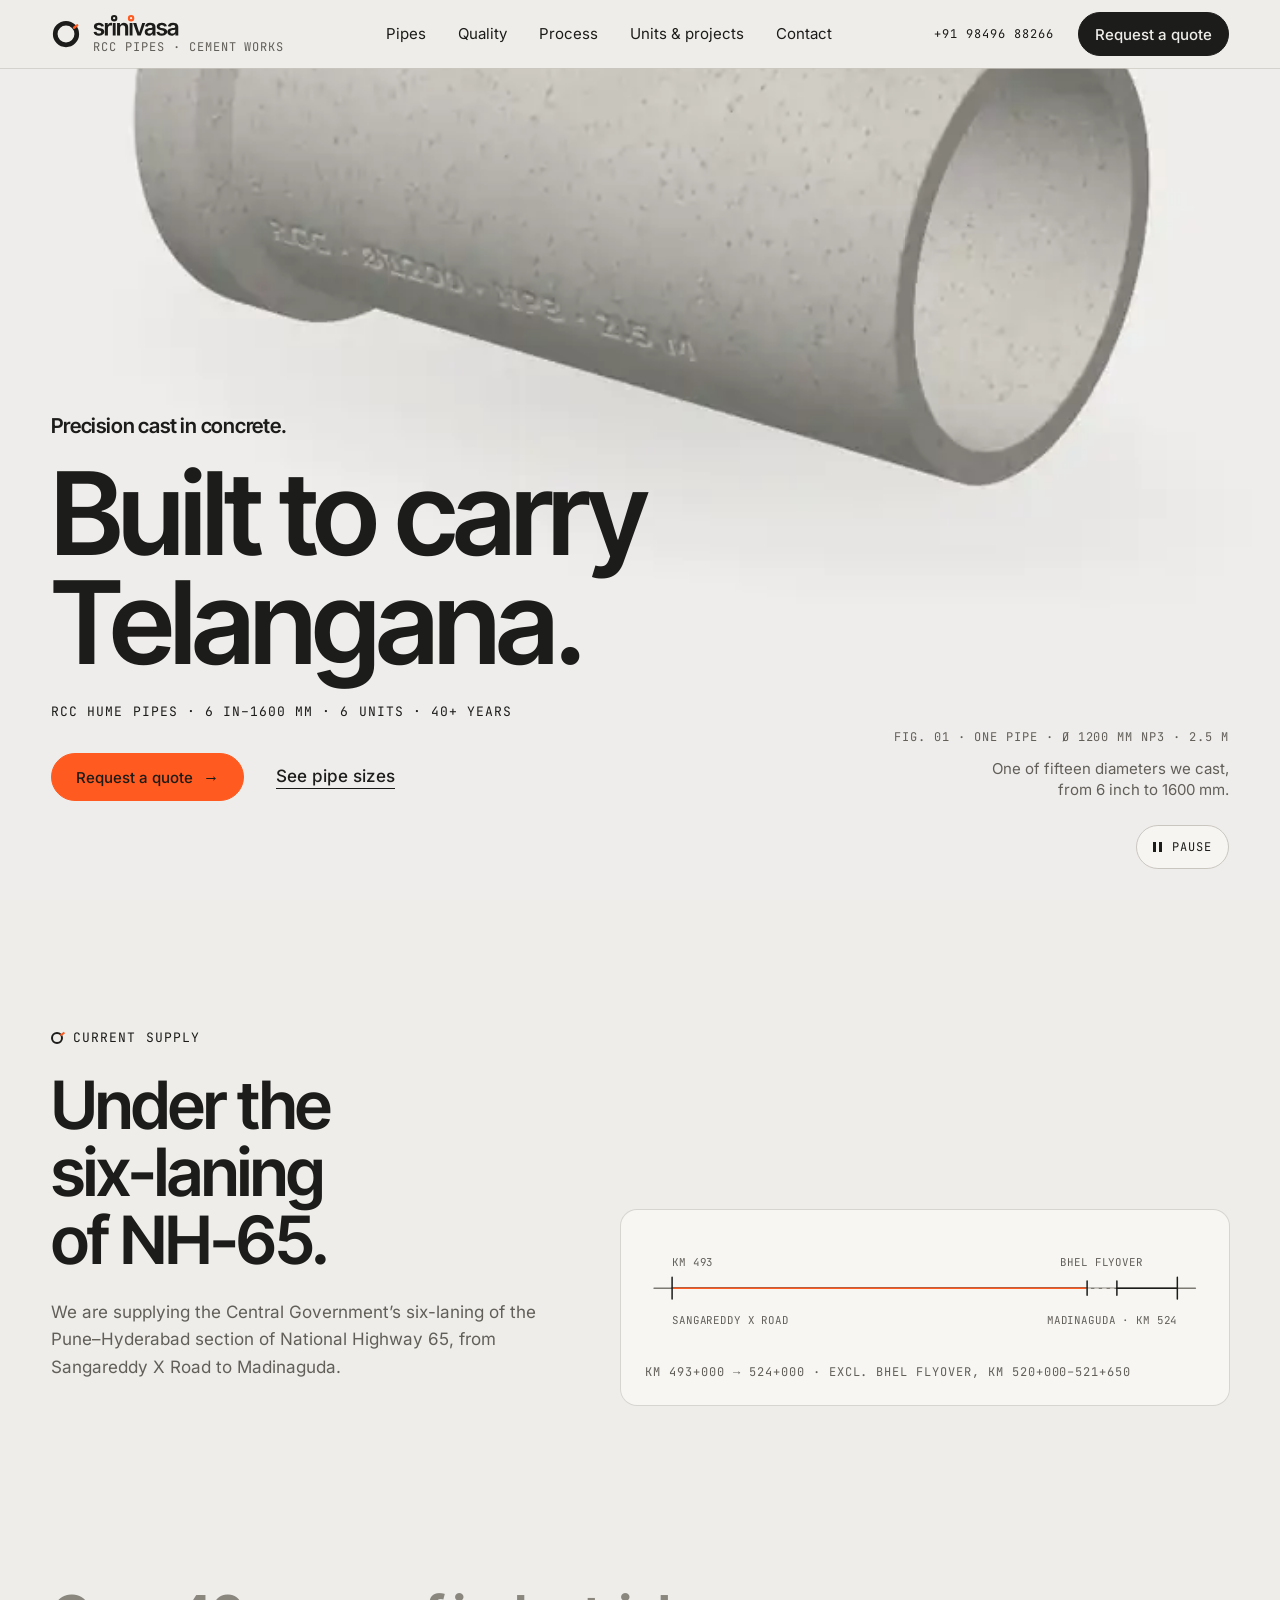
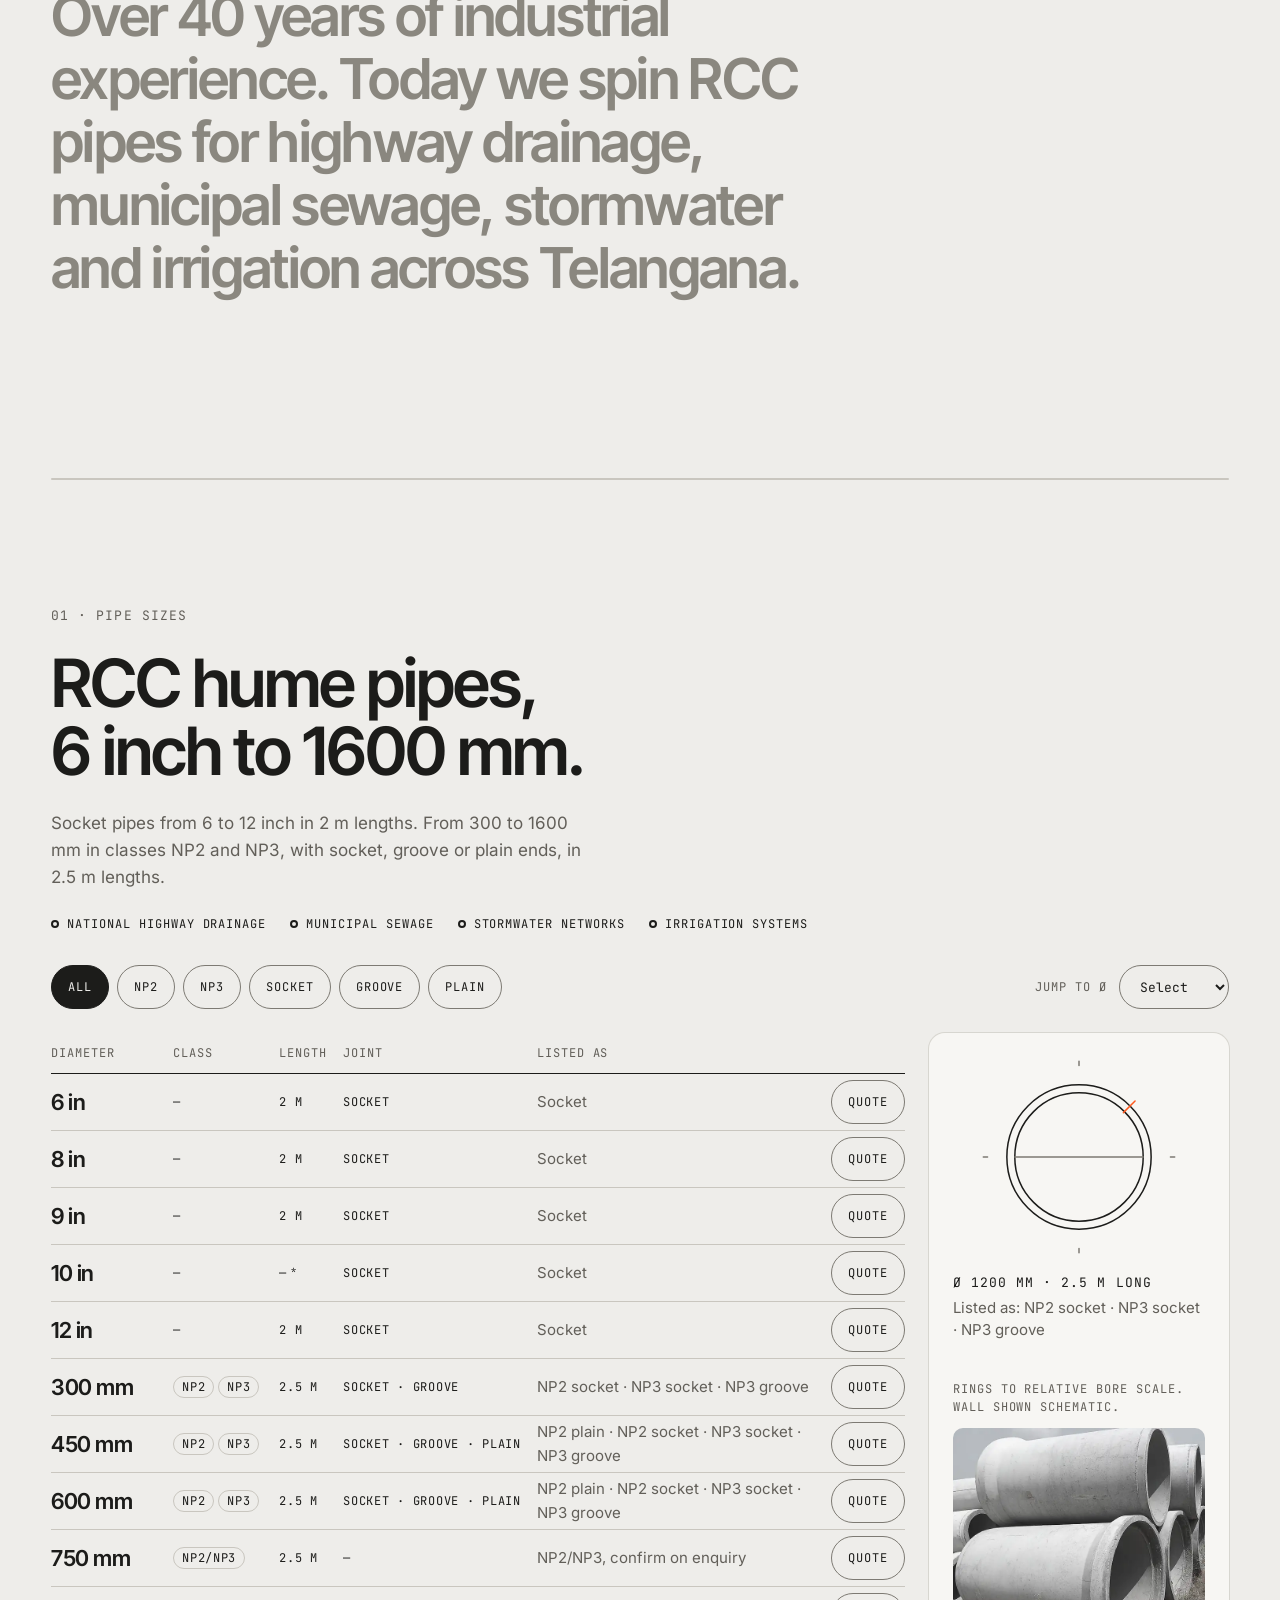
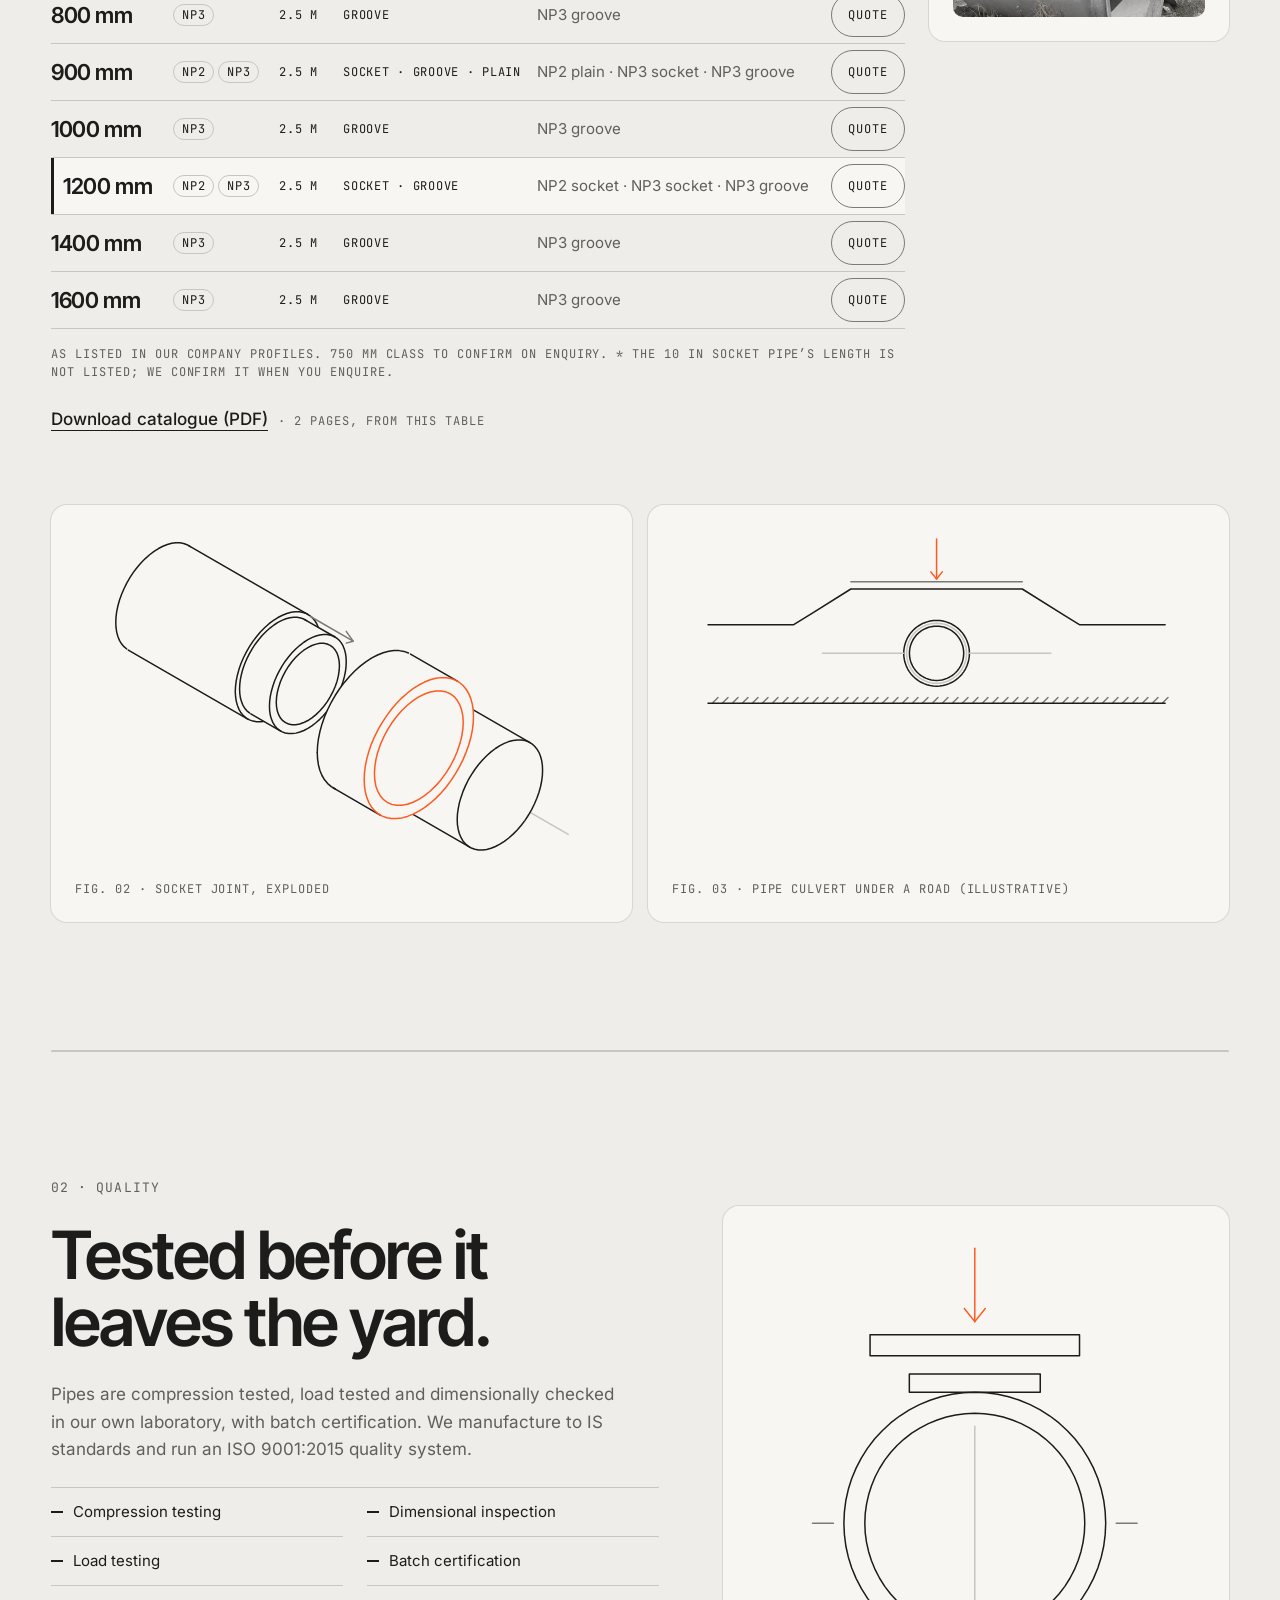
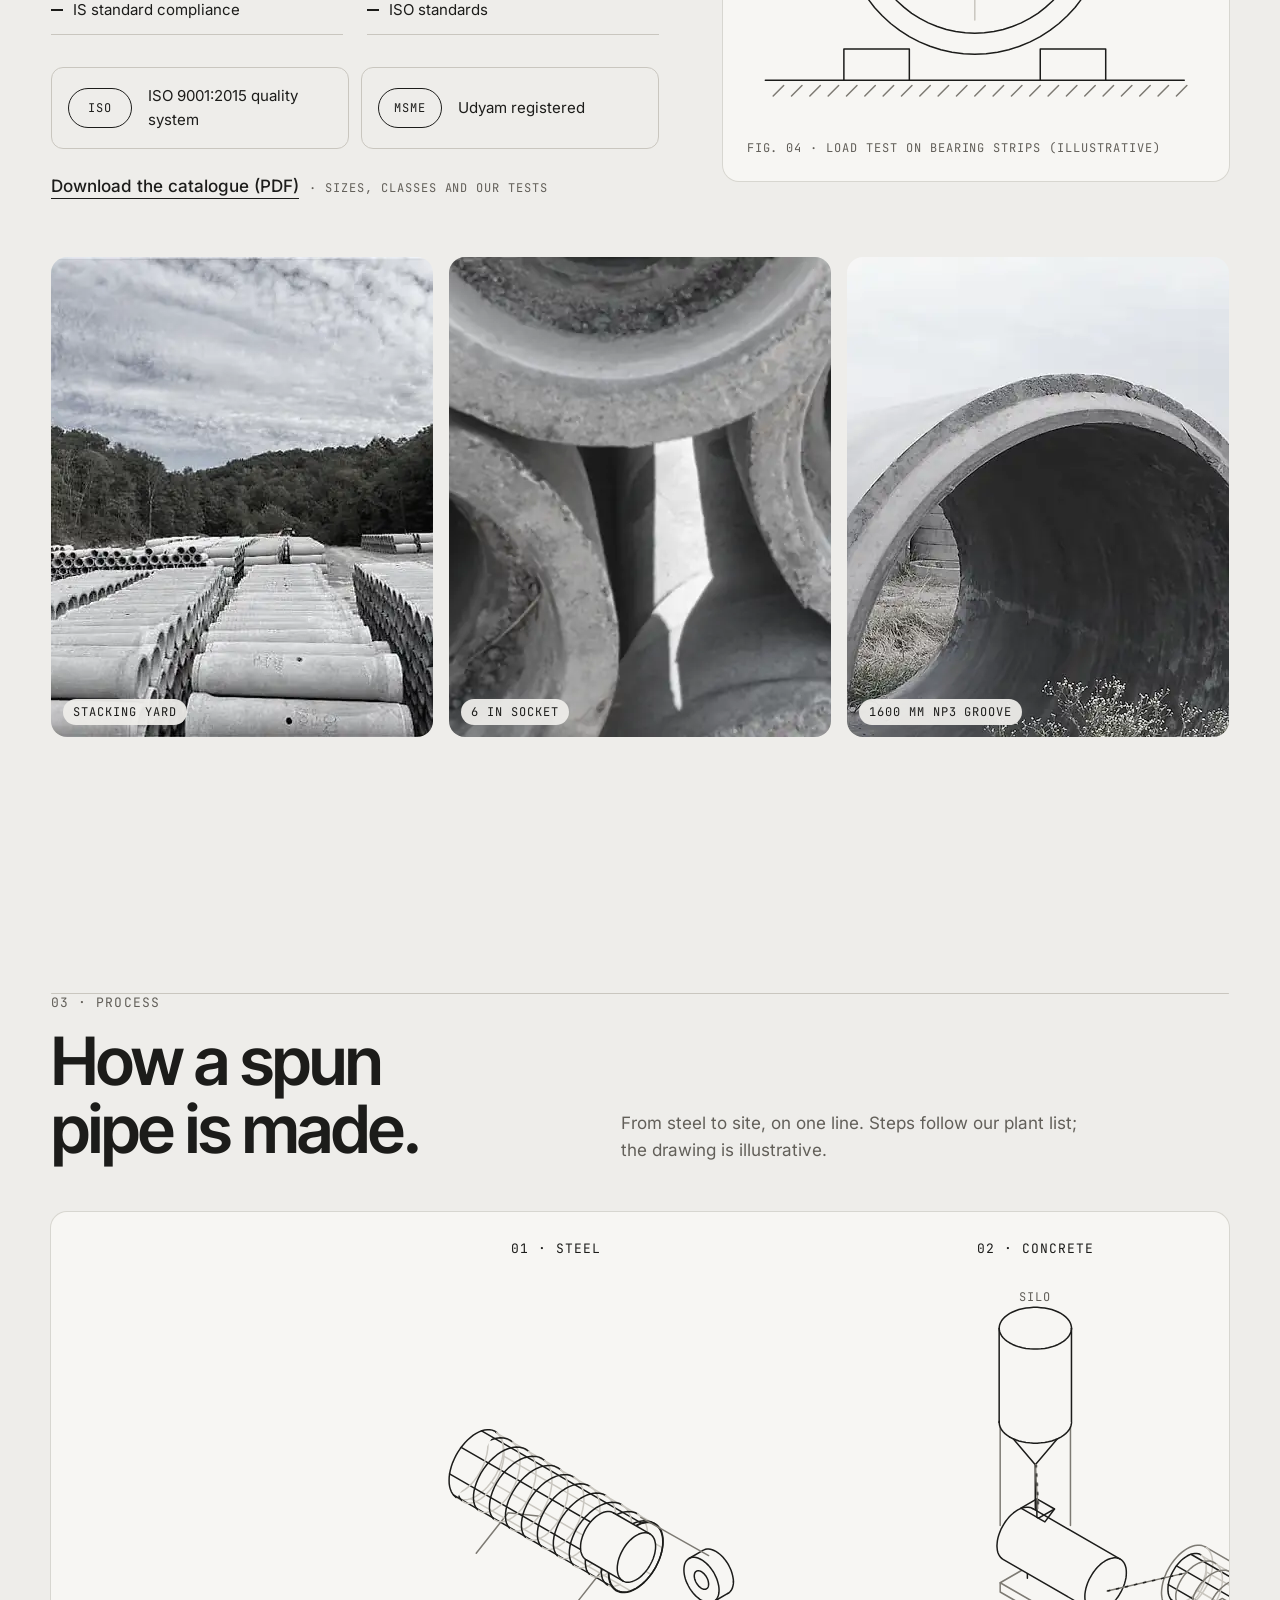
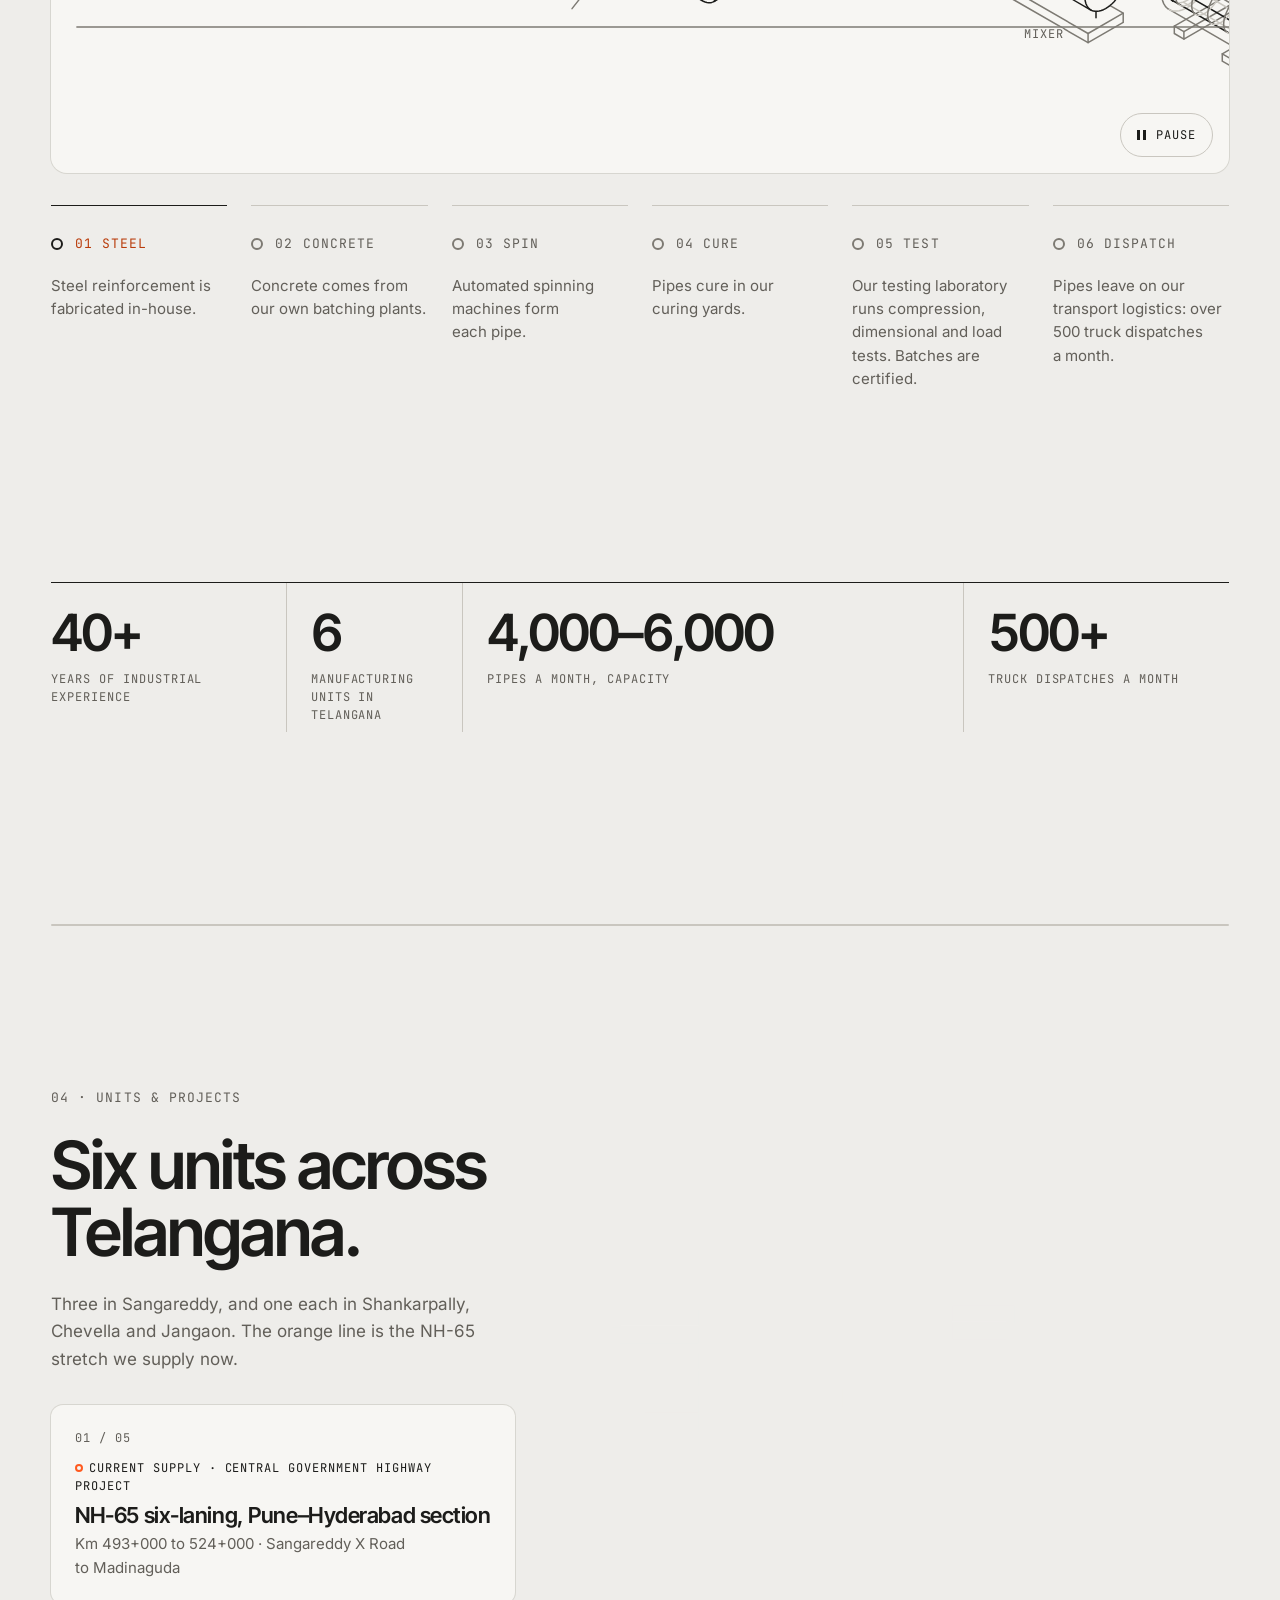
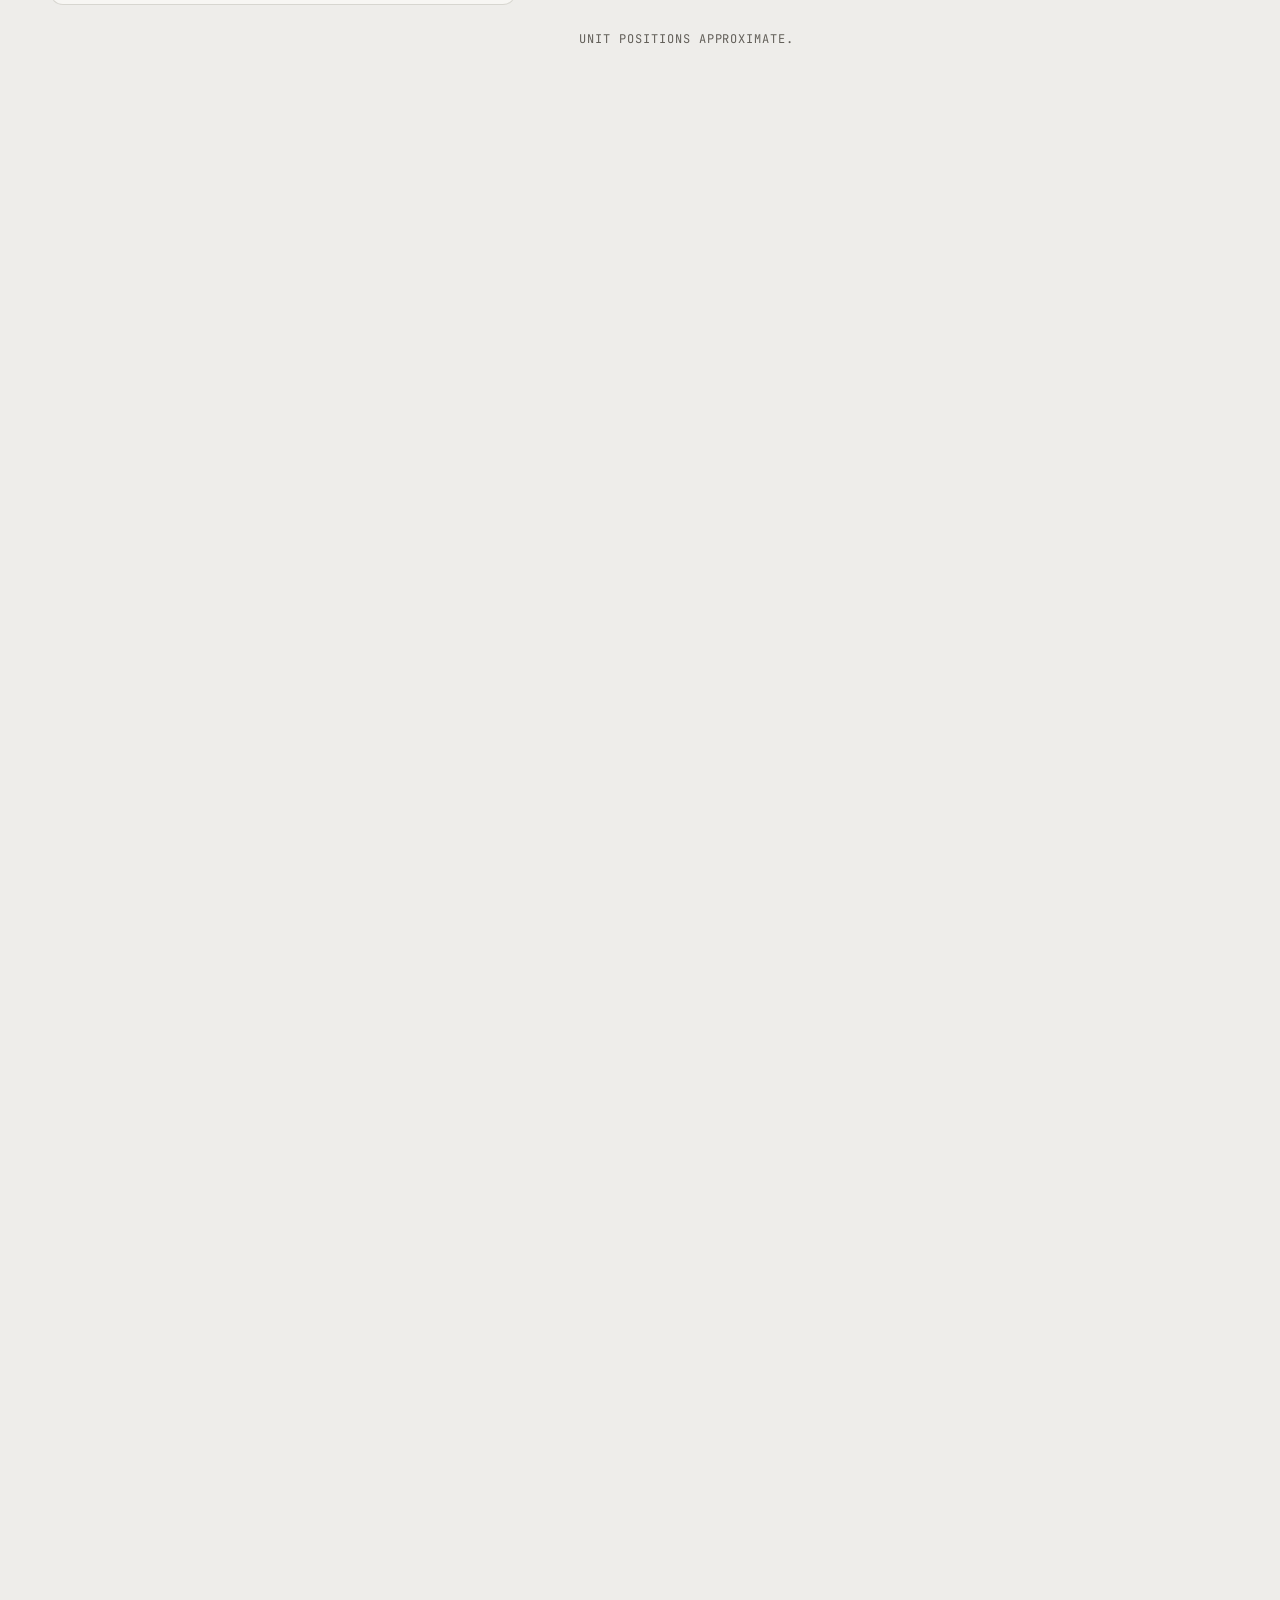
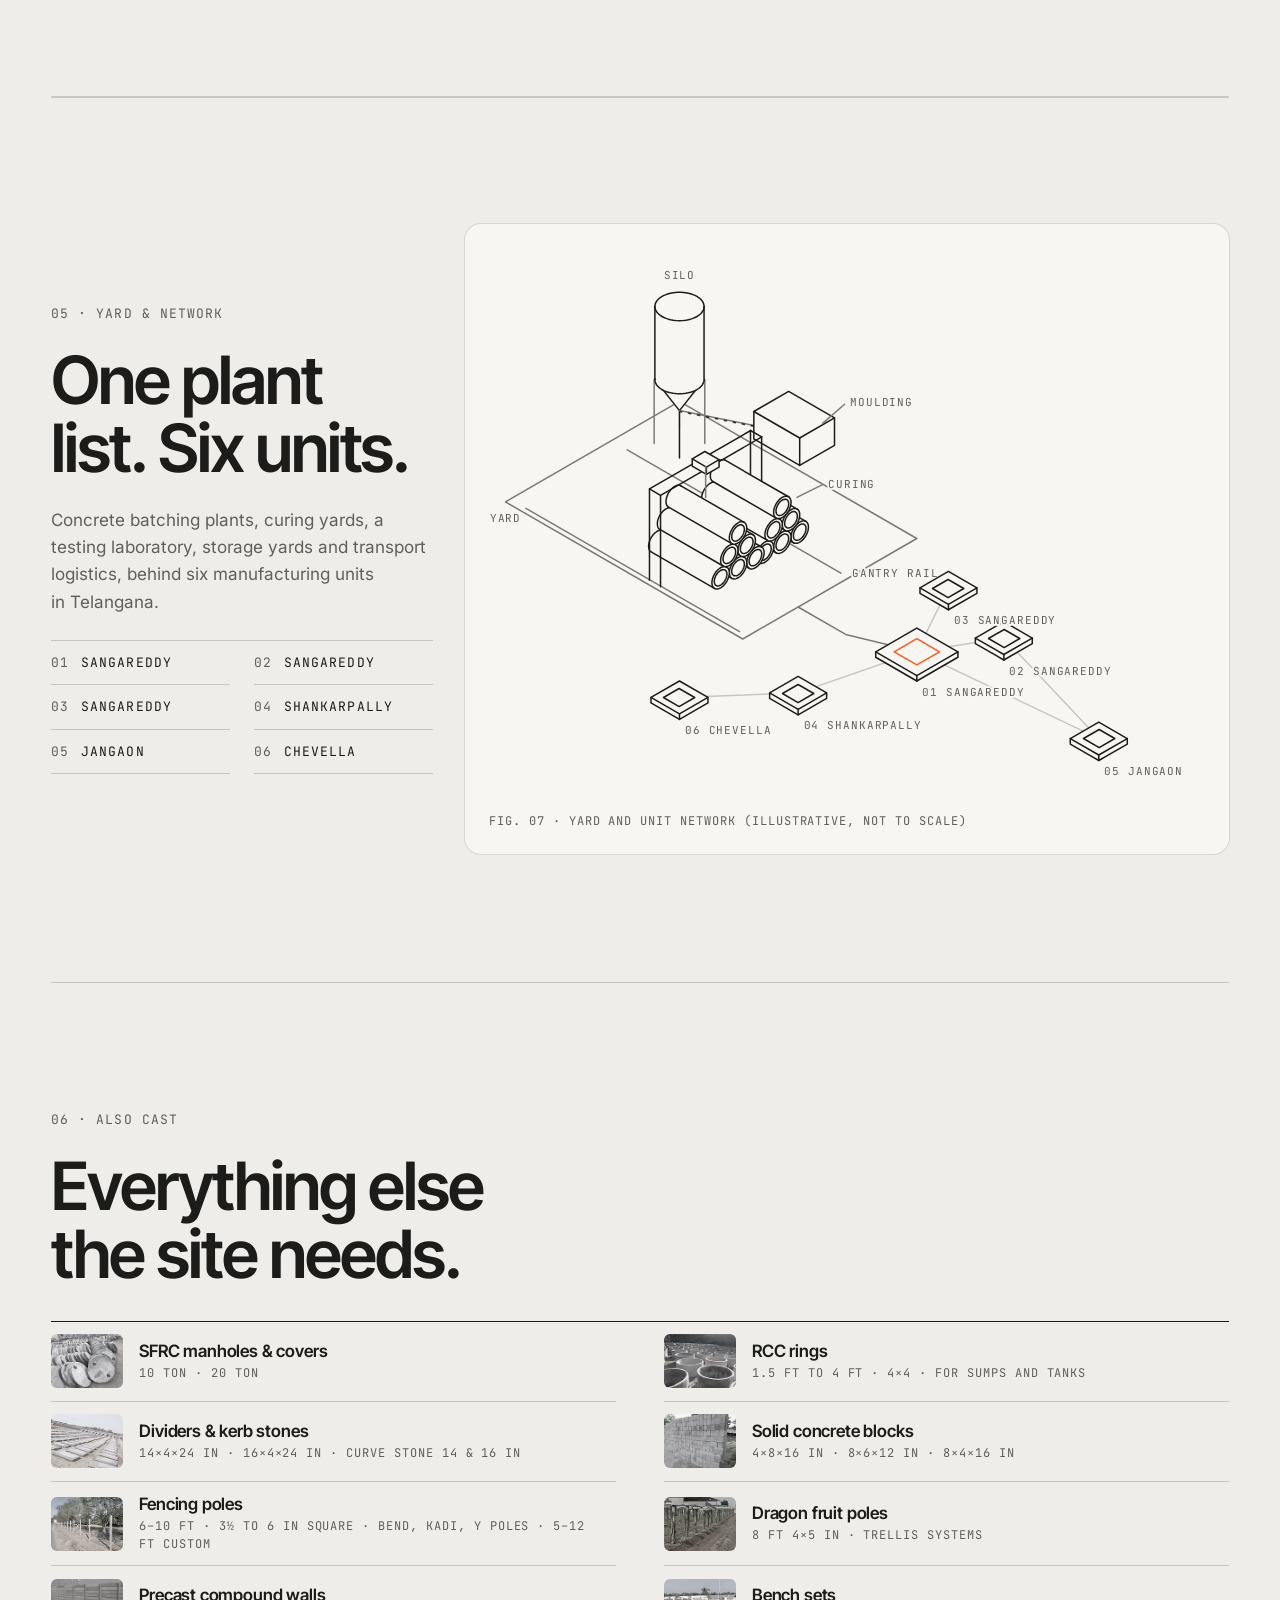
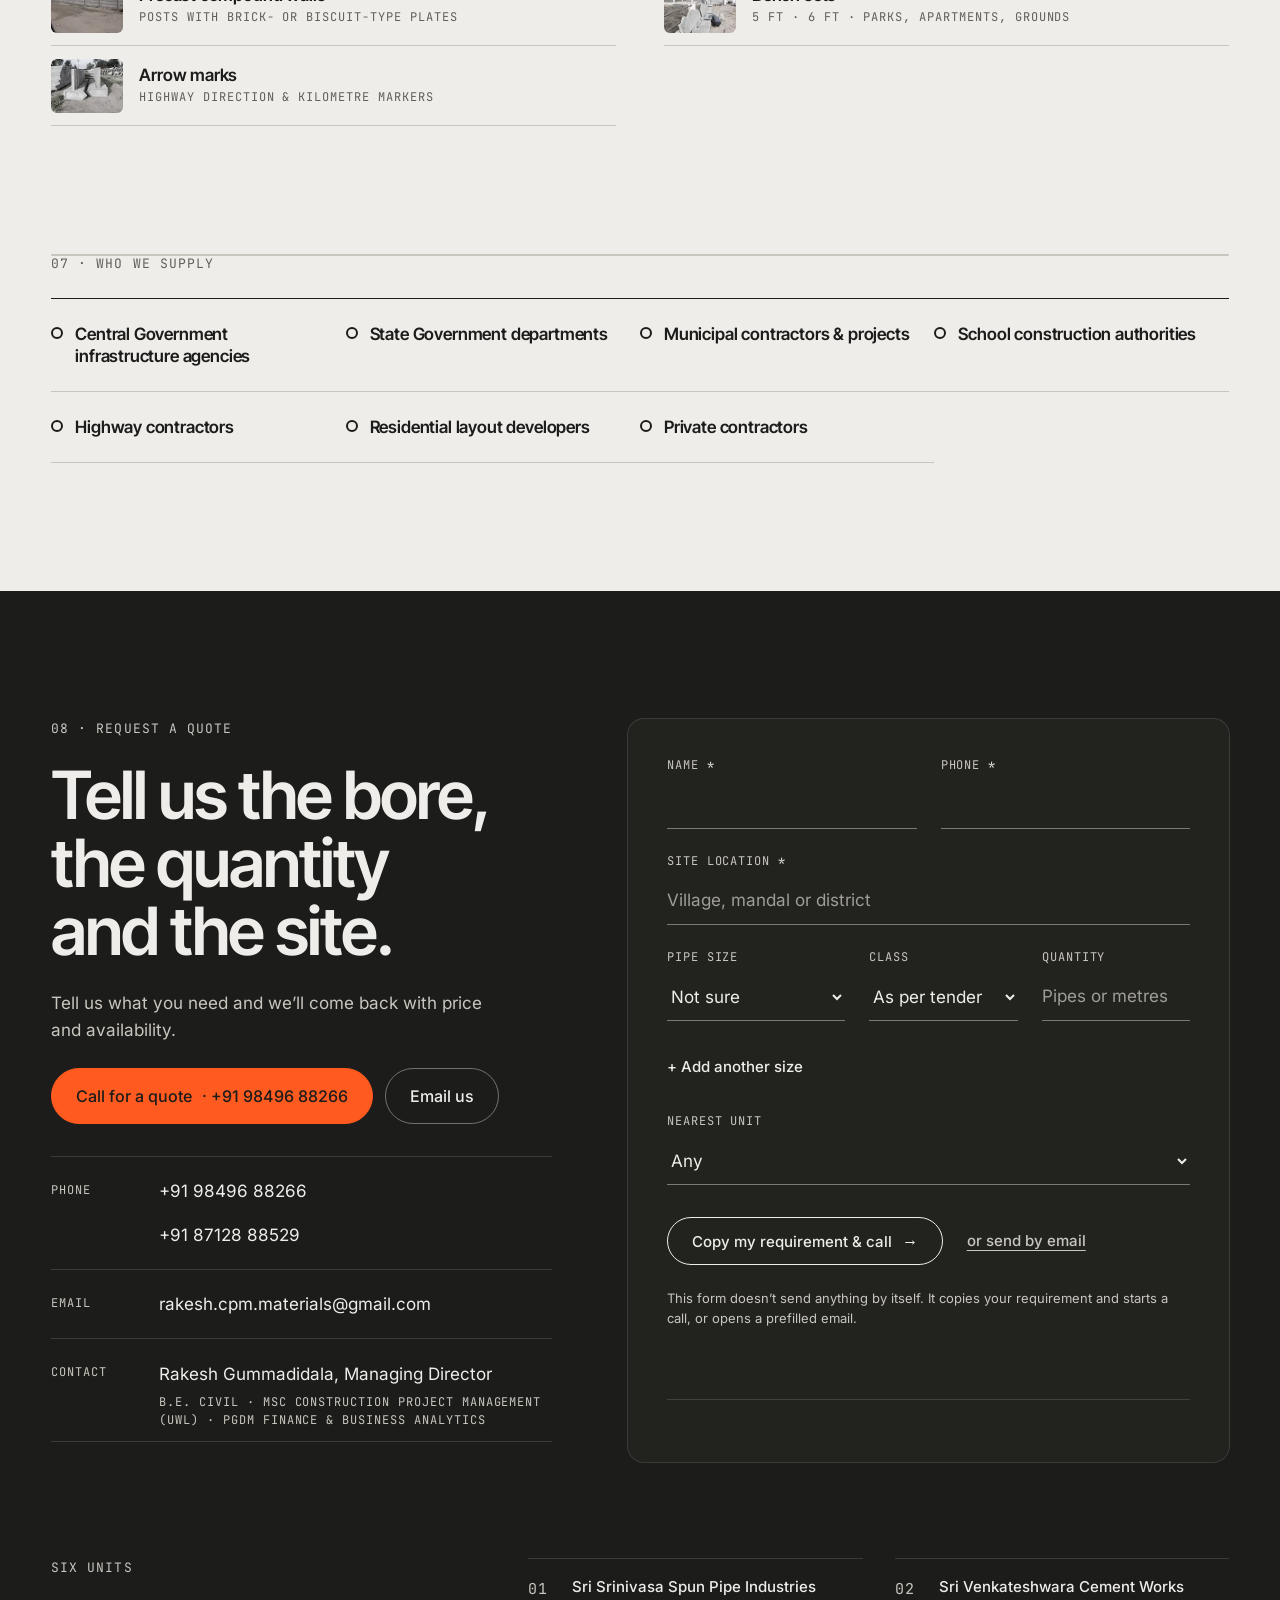
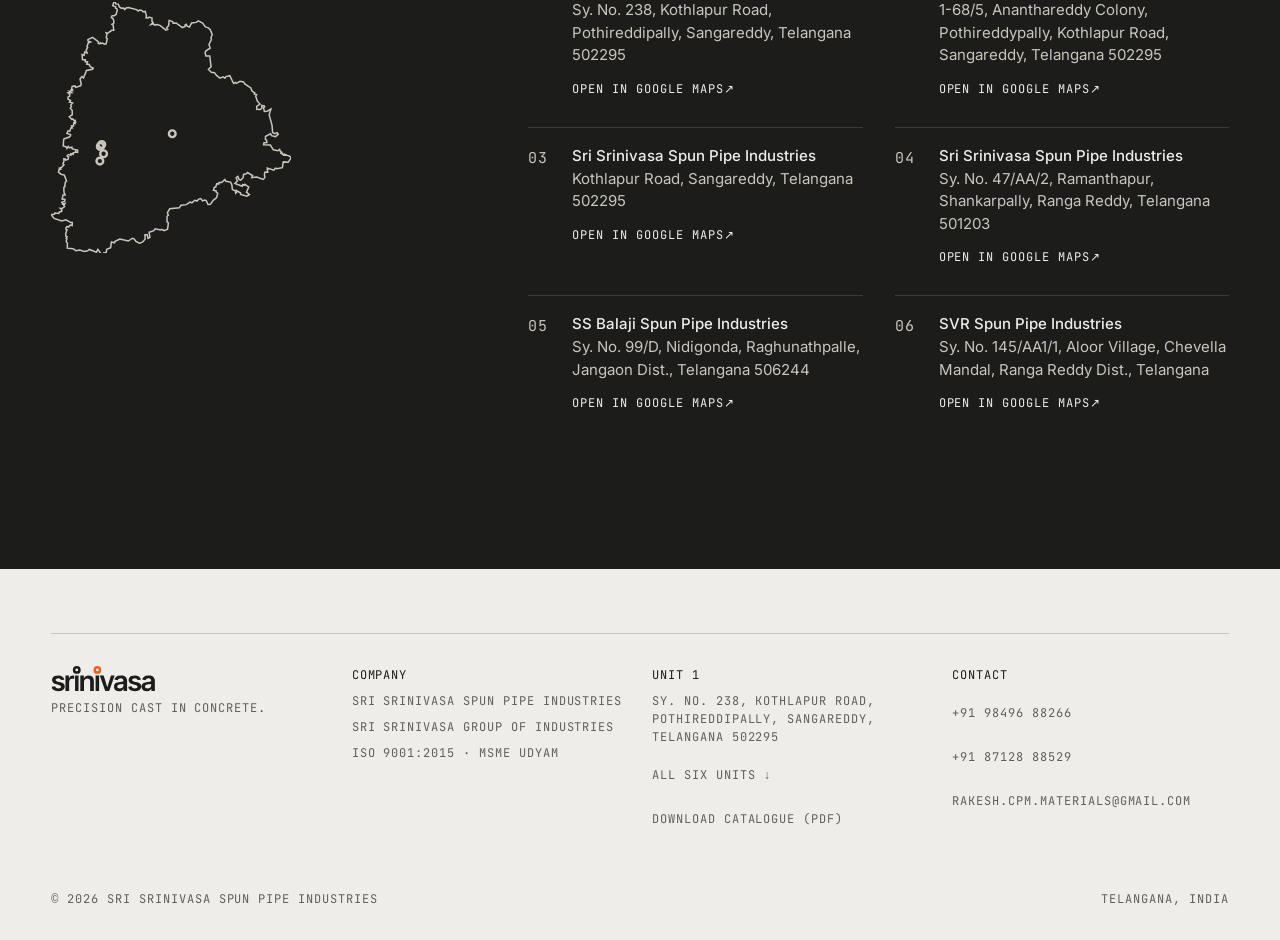
==== commit 79bef6e5: "Draw process animation's pipe highlight in ink, not orange The orange accent ring that followed the " ====
--- a/index.html
+++ b/index.html
@@ -24,7 +24,7 @@
 <noscript><style>.menu-btn,.add-size,.e2e-toggle{display:none!important}@media (max-width:899px){.nav{flex-wrap:wrap;row-gap:0;height:auto;padding-top:10px;position:sticky;top:0}.nav-links{flex-basis:100%;order:3;overflow-x:auto;display:block!important}.nav-links ul{gap:0 var(--s4);flex-wrap:wrap}}</style></noscript>
 <script type="application/ld+json">{"@context":"https://schema.org","@type":"Organization","name":"Sri Srinivasa Spun Pipe Industries","alternateName":["Srinivasa Spun Pipes","Sri Srinivasa Group of Industries"],"email":"rakesh.cpm.materials@gmail.com","telephone":["+919849688266","+918712888529"],"employee":{"@type":"Person","name":"Rakesh Gummadidala","jobTitle":"Managing Director"},"department":[{"@type":"LocalBusiness","name":"Sri Srinivasa Spun Pipe Industries (Unit 1)","telephone":"+919849688266","address":{"@type":"PostalAddress","streetAddress":"Sy. No. 238, Kothlapur Road, Pothireddipally, Sangareddy","addressLocality":"Sangareddy","addressRegion":"Telangana","postalCode":"502295","addressCountry":"IN"},"hasMap":"https://www.google.com/maps/search/?api=1&query=Sy.%20No.%20238%2C%20Kothlapur%20Road%2C%20Pothireddipally%2C%20Sangareddy%2C%20Telangana%20502295"},{"@type":"LocalBusiness","name":"Sri Venkateshwara Cement Works (Unit 2)","telephone":"+919849688266","address":{"@type":"PostalAddress","streetAddress":"1-68/5, Ananthareddy Colony, Pothireddypally, Kothlapur Road, Sangareddy","addressLocality":"Sangareddy","addressRegion":"Telangana","postalCode":"502295","addressCountry":"IN"},"hasMap":"https://www.google.com/maps/search/?api=1&query=1-68%2F5%2C%20Ananthareddy%20Colony%2C%20Pothireddypally%2C%20Kothlapur%20Road%2C%20Sangareddy%2C%20Telangana%20502295"},{"@type":"LocalBusiness","name":"Sri Srinivasa Spun Pipe Industries (Unit 3)","telephone":"+919849688266","address":{"@type":"PostalAddress","streetAddress":"Kothlapur Road, Sangareddy","addressLocality":"Sangareddy","addressRegion":"Telangana","postalCode":"502295","addressCountry":"IN"},"hasMap":"https://www.google.com/maps/search/?api=1&query=Kothlapur%20Road%2C%20Sangareddy%2C%20Telangana%20502295"},{"@type":"LocalBusiness","name":"Sri Srinivasa Spun Pipe Industries (Unit 4)","telephone":"+919849688266","address":{"@type":"PostalAddress","streetAddress":"Sy. No. 47/AA/2, Ramanthapur, Shankarpally, Ranga Reddy","addressLocality":"Shankarpally","addressRegion":"Telangana","postalCode":"501203","addressCountry":"IN"},"hasMap":"https://www.google.com/maps/search/?api=1&query=Sy.%20No.%2047%2FAA%2F2%2C%20Ramanthapur%2C%20Shankarpally%2C%20Ranga%20Reddy%2C%20Telangana%20501203"},{"@type":"LocalBusiness","name":"SS Balaji Spun Pipe Industries (Unit 5)","telephone":"+919849688266","address":{"@type":"PostalAddress","streetAddress":"Sy. No. 99/D, Nidigonda, Raghunathpalle, Jangaon Dist.","addressLocality":"Jangaon","addressRegion":"Telangana","postalCode":"506244","addressCountry":"IN"},"hasMap":"https://www.google.com/maps/search/?api=1&query=Sy.%20No.%2099%2FD%2C%20Nidigonda%2C%20Raghunathpalle%2C%20Jangaon%20Dist.%2C%20Telangana%20506244"},{"@type":"LocalBusiness","name":"SVR Spun Pipe Industries (Unit 6)","telephone":"+919849688266","address":{"@type":"PostalAddress","streetAddress":"Sy. No. 145/AA1/1, Aloor Village, Chevella Mandal, Ranga Reddy Dist.","addressLocality":"Chevella","addressRegion":"Telangana","addressCountry":"IN"},"hasMap":"https://www.google.com/maps/search/?api=1&query=Sy.%20No.%20145%2FAA1%2F1%2C%20Aloor%20Village%2C%20Chevella%20Mandal%2C%20Ranga%20Reddy%20Dist.%2C%20Telangana"}],"makesOffer":{"@type":"Offer","itemOffered":{"@type":"Product","name":"RCC spun hume pipes","description":"RCC hume pipes 6 in to 12 in socket, and 300 mm to 1600 mm in NP2 and NP3 classes with socket, groove and plain ends."}}}</script>
   <script type="module" crossorigin src="/assets/index-330d64fe.js"></script>
-  <style>@font-face{font-family:Inter;font-weight:400;font-display:swap;src:url(/assets/inter-400-CXLlxiAH.woff2)format("woff2")}@font-face{font-family:Inter;font-weight:500;font-display:swap;src:url(/assets/inter-500-DGCRSjcg.woff2)format("woff2")}@font-face{font-family:Inter Tight;font-weight:600;font-display:swap;src:url(/assets/intertight-600-BhMinskB.woff2)format("woff2")}@font-face{font-family:JetBrains Mono;font-weight:400;font-display:swap;src:url(/assets/mono-400-C1tXIQya.woff2)format("woff2")}@font-face{font-family:Inter Tight Fallback;src:local(Arial),local(Helvetica),local(Liberation Sans);size-adjust:98.9%;ascent-override:98%;descent-override:24.4%;line-gap-override:0%}@font-face{font-family:Inter Fallback;src:local(Arial),local(Helvetica),local(Liberation Sans);size-adjust:107.1%;ascent-override:90.4%;descent-override:22.5%;line-gap-override:0%}:root{--page:#eeedea;--surface:#f7f6f3;--line:#c9c6bf;--muted-line:#7d7a73;--muted:#625f59;--ink:#1c1c1a;--deep:#22221f;--accent:#ff5a1f;--accent-text:#b93c0b;--on-deep:#eeedea;--on-deep-2:#c9c6bf;--deep-line:#c9c6bf2e;--deep-line-2:#c9c6bf80;--display:"Inter Tight","Inter Tight Fallback",system-ui,sans-serif;--body:"Inter","Inter Fallback",system-ui,-apple-system,"Segoe UI",sans-serif;--mono:"JetBrains Mono",ui-monospace,SFMono-Regular,Menlo,monospace;--s1:8px;--s2:12px;--s3:16px;--s4:24px;--s5:32px;--s6:48px;--s7:64px;--s8:96px;--s9:192px;--sec:clamp(96px,10vw,160px);--t12:12px;--t13:13px;--t15:15px;--t17:17px;--t22:22px;--t32:32px;--gutter:clamp(20px,4vw,56px);--max:1320px;--r:16px;--ease:cubic-bezier(.16,1,.3,1);--hair:0 0 0 1px #c9c6bf99;--nav-h:68px}*,:before,:after{box-sizing:border-box}html{-webkit-text-size-adjust:100%;-moz-text-size-adjust:100%;text-size-adjust:100%;scroll-padding-top:var(--nav-h)}html.lenis,html.lenis body{height:auto}.lenis.lenis-smooth{scroll-behavior:auto!important}body{background:var(--page);color:var(--ink);font:400 var(--t17)/1.6 var(--body);-webkit-font-smoothing:antialiased;text-rendering:optimizelegibility;margin:0;overflow-x:clip}img{max-width:100%;display:block}a{color:inherit}button,input,select{font:inherit;color:inherit}h1,h2,h3{text-wrap:balance}p{text-wrap:pretty}.wrap{width:100%;max-width:var(--max);padding-inline:var(--gutter);margin-inline-start:auto;margin-inline-end:auto}.sec{padding-block:var(--sec)}.sr-only{clip:rect(0 0 0 0);clip-path:inset(50%);white-space:nowrap;width:1px;height:1px;overflow:hidden;position:absolute!important}.skip{left:var(--s2);z-index:100;background:var(--ink);color:var(--page);padding:var(--s2) var(--s3);border-radius:8px;min-height:44px;position:fixed;top:-80px}.skip:focus{top:var(--s2)}main:focus{outline:none}:focus-visible{outline:2px solid var(--ink);outline-offset:2px;border-radius:6px;box-shadow:0 0 0 5px #ff5a1f8c}.contact :focus-visible{outline-color:var(--page)}.mbar :focus-visible{outline-color:var(--page)}.mono{font-family:var(--mono);font-size:var(--t12);letter-spacing:.08em;text-transform:uppercase;font-weight:400;line-height:1.5}.label{color:var(--muted);margin:0 0 var(--s4);font-size:var(--t13)}.display{font-family:var(--display);letter-spacing:-.035em;margin:0;font-size:clamp(48px,9vw,140px);font-weight:600;line-height:.95}.h2{font-family:var(--display);letter-spacing:-.03em;margin:0 0 var(--s4);text-wrap:balance;max-width:14ch;font-size:clamp(36px,5.2vw,76px);font-weight:600;line-height:1.02}.nobr,[data-split] .sw{white-space:nowrap}.body{color:var(--muted);font-size:var(--t17);max-width:52ch;margin:0 0 var(--s4)}.note{color:var(--muted);margin:var(--s3) 0 0}.line{margin-bottom:-.08em;padding-bottom:.08em;display:block;overflow:clip}.line-in{will-change:transform;display:block}.sw{white-space:nowrap}.btn{min-height:48px;padding:0 var(--s4);font:500 var(--t15)/1 var(--body);border:1px solid var(--ink);background:var(--ink);color:var(--page);cursor:pointer;transition:transform .5s var(--ease),background-color .3s,border-color .3s,color .3s;white-space:nowrap;border-radius:999px;justify-content:center;align-items:center;gap:10px;text-decoration:none;display:inline-flex}.btn:hover{transform:translateY(-1px)}.btn-accent{background:var(--accent);border-color:var(--accent);color:var(--ink)}.btn-sm{min-height:44px;padding:0 var(--s3);font-size:var(--t15)}.btn-lg{min-height:56px;padding:0 var(--s4);font-size:16px}.btn-ghost{border-color:var(--muted-line);color:var(--ink);background:0 0}.link{min-height:44px;transition:background-size .5s var(--ease);background:linear-gradient(currentColor,currentColor) 0 calc(100% - 10px)/100% 1px no-repeat;align-items:center;font-weight:500;text-decoration:none;display:inline-flex}.link:hover{background-position:100% calc(100% - 10px);background-size:0 1px}.card{background:var(--surface);border-radius:var(--r);box-shadow:var(--hair);--figbg:var(--surface)}.ring{vertical-align:-1px;border:2.5px solid;border-radius:50%;flex:none;width:12px;height:12px;display:inline-block;position:relative}.ring:after{content:"";background:var(--accent);opacity:0;width:5px;height:2px;transition:opacity .4s;position:absolute;top:-1px;right:-4px;transform:rotate(-40deg)}.ring-on:after{opacity:1}.ringmark{fill:none;flex:none;width:30px;height:30px}.ringmark circle{stroke:var(--ink);stroke-width:5px}.ringmark path{stroke:var(--accent);stroke-width:2.6px;stroke-linecap:round}.nav{z-index:50;height:var(--nav-h);justify-content:space-between;align-items:center;gap:var(--s4);padding:0 var(--gutter);background:#eeedeaf7;display:flex;position:fixed;top:0;bottom:auto;left:0;right:0;box-shadow:0 1px #c9c6bfb3}.brand{align-items:center;gap:var(--s2);min-height:44px;text-decoration:none;display:flex}.wm{flex-direction:column;line-height:1;display:flex}.wm-word{color:var(--ink);font-size:23px;line-height:1;display:block}.wm-svg{width:auto;height:.902em;display:block;overflow:visible}.idot{line-height:1;display:inline-block;position:relative}.idot:after{content:"";box-sizing:border-box;border:.055em solid;border-radius:50%;width:.25em;height:.25em;position:absolute;top:-.05em;left:calc(50% + .02em);transform:translate(-50%)}.idot.o:after{border-color:var(--accent)}.wm-desc{font:400 var(--t12)/1 var(--mono);letter-spacing:.08em;text-transform:uppercase;color:var(--muted);margin-top:6px}.nav-links ul{gap:var(--s5);margin:0;padding:0;list-style:none;display:flex}.nav-links a{min-height:44px;font-size:var(--t15);color:var(--ink);align-items:center;text-decoration:none;display:inline-flex}.nav-links a:hover{text-underline-offset:6px;text-decoration:underline}.nav-cta{align-items:center;gap:var(--s4);display:flex}.nav-phone{min-height:44px;color:var(--ink);align-items:center;text-decoration:none;display:inline-flex}.menu-btn{min-width:44px;min-height:44px;padding:0 var(--s3);border:1px solid var(--muted-line);cursor:pointer;font:500 var(--t15) var(--body);background:0 0;border-radius:999px;align-items:center;gap:10px;display:none}.menu-ico{gap:5px;width:16px;display:grid}.menu-ico i{height:1.5px;transition:transform .4s var(--ease);background:currentColor;display:block}.menu-btn[aria-expanded=true] .menu-ico i:first-child{transform:translateY(3.25px)rotate(45deg)}.menu-btn[aria-expanded=true] .menu-ico i:last-child{transform:translateY(-3.25px)rotate(-45deg)}.menu{top:var(--nav-h);background:var(--page);border-bottom:1px solid var(--line);padding:var(--s3) var(--gutter) var(--s5);position:fixed;left:0;right:0;box-shadow:0 24px 48px #1c1c1a14}.menu ul{margin:0;padding:0;list-style:none}.menu li a{border-bottom:1px solid var(--line);min-height:56px;font:600 var(--t22)/1 var(--display);letter-spacing:-.02em;align-items:center;text-decoration:none;display:flex}.menu-tel{align-items:center;gap:var(--s2);min-height:56px;margin-top:var(--s3);font-weight:500;text-decoration:none;display:flex}.menu-tel .mono{color:var(--muted)}@media (max-width:1180px){.nav-phone{display:none}}@media (max-width:899px){.nav-links{display:none}.menu-btn{display:inline-flex}}@media (max-width:767px){.nav-quote{display:none}.nav-cta{gap:var(--s2)}}@media (max-width:380px){.menu-txt{display:none}.menu-btn{justify-content:center;padding:0}}.hero{height:100vh;height:100svh;min-height:560px;position:relative}.hero-stage{background:var(--page);height:100%;position:relative;overflow:hidden}.hero-still,.hero-canvas{inset:var(--nav-h) 0 0 0;width:100%;height:calc(100% - var(--nav-h));position:absolute}.hero-still img{object-fit:cover;width:100%;height:100%;position:absolute;top:0;bottom:0;left:0;right:0}.hero-still-bore img{transform:scale(1.16)}.hero-still-pipe{opacity:0}.hero-canvas{opacity:0;transition:opacity .8s}.hero.has-gl .hero-canvas{opacity:1}.hero.has-gl .hero-still{visibility:hidden;transition:visibility 0s .8s}.hero-still img{will-change:transform}.hero.play .hero-still-bore img{animation:1.4s cubic-bezier(.45,0,.2,1) both hb-pull}.hero.play .hero-still-bore{animation:1.2s ease-in 1.1s both hb-out}.hero.play .hero-still-pipe{animation:1.2s ease-out 1.1s both hp-in}.hero.play .hero-still-pipe img{animation:11.9s linear 1.1s both hp-settle-drift}.hero.play.again .hero-still-pipe img{animation:hp-drift2 9.8s var(--ease-io) both}.hero.paused *{animation-play-state:paused!important}@keyframes hb-pull{0%{transform:scale(1.16)}to{transform:scale(1)}}@keyframes hb-out{to{opacity:0}}@keyframes hp-in{0%{opacity:0}to{opacity:1}}@keyframes hp-settle{0%{transform:scale(1.06)}to{transform:scale(1)}}@keyframes hp-settle-drift{0%{animation-timing-function:cubic-bezier(.16,1,.3,1);transform:scale(1.06)}15%{animation-timing-function:var(--ease-io);transform:scale(1)}57.5%{animation-timing-function:var(--ease-io);transform:scale(1.035)translateY(-1%)}to{transform:scale(1)}}@keyframes hp-drift2{0%,to{transform:scale(1)}50%{transform:scale(1.035)translateY(-1%)}}.hero.is-off *{animation-play-state:paused!important}.hero-copy{z-index:2;flex-direction:column;justify-content:flex-end;height:100%;padding-bottom:clamp(64px,11vh,120px);display:flex;position:relative}.kicker{font-family:var(--display);letter-spacing:-.01em;color:var(--ink);margin:0 0 var(--s3);font-size:clamp(17px,1.6vw,22px);font-weight:500}.hero h1{max-width:11ch}.hero .sub{margin:var(--s4) 0 var(--s5);color:var(--ink);font-size:var(--t13)}.actions{gap:var(--s5);flex-wrap:wrap;align-items:center;display:flex}.hero-end{z-index:2;opacity:0;transition:opacity .8s var(--ease),transform .8s var(--ease);pointer-events:none;text-align:right;align-items:flex-end;gap:var(--s2);flex-direction:column;display:flex;position:absolute;bottom:clamp(64px,11vh,120px);left:0;right:0;transform:translateY(8px)}.hero.done .hero-end{opacity:1;transition-delay:1.4s;transform:none}.hero-end .mono{color:var(--muted);font-size:var(--t12);margin:0}.hero-quote{font-family:var(--body);font-weight:400;font-size:var(--t15);max-width:30ch;color:var(--muted);margin:0;line-height:1.45}@media (max-width:1023px){.hero-end{display:none}}@media (max-width:767px){.hero-copy{padding-bottom:calc(var(--s7) + env(safe-area-inset-bottom))}.hero .sub{margin:var(--s3) 0 var(--s4)}}@media (prefers-reduced-motion:reduce){.hero-still-bore{visibility:hidden}.hero-still-pipe{opacity:1}.hero-still-bore img{transform:none}.hero-end{opacity:1;transition:none;transform:none}.hero-toggle{display:none!important}}.proof{padding-bottom:0}.proof-grid{grid-template-columns:minmax(0,5fr) minmax(0,6fr);align-items:end;gap:clamp(24px,5vw,80px);display:grid}.proof .label{color:var(--ink);align-items:center;gap:10px;display:flex}.chain{padding:var(--s4);margin:0}.chain svg{width:100%;height:auto}.chain .hl text{font-size:12px}.chain figcaption{color:var(--muted);margin-top:var(--s2)}@media (max-width:899px){.proof-grid{grid-template-columns:1fr}}@media (max-width:560px){.chain .hl text{font-size:17px}.chain .bhel{display:none}}.statement{padding-block-start:clamp(128px,14vw,192px);padding-block-end:clamp(128px,14vw,192px)}.statement-text{font-family:var(--display);letter-spacing:-.03em;max-width:22ch;margin:0;font-size:clamp(30px,4.4vw,64px);font-weight:500;line-height:1.12}.statement-text .w{color:#8a877f;transition:color .2s linear}.statement-text .w.on{color:var(--ink)}.hl{--sw:1.5;width:100%;height:auto;overflow:visible}.hl path,.hl circle{fill:none;stroke-width:var(--sw);stroke-linecap:round;stroke-linejoin:round}.hl .ink{stroke:var(--ink)}.hl .lo{stroke:var(--muted-line)}.hl .hid{stroke:var(--line);stroke-dasharray:calc(var(--sw)*2.2) calc(var(--sw)*3)}.hl .acc{stroke:var(--accent)}.hl .sil{fill:var(--figbg,var(--page));stroke:none}.hl text{font:400 12px var(--mono);letter-spacing:.08em;fill:var(--muted)}.hl.armed .ink,.hl.armed .lo,.hl.armed .acc{stroke-dasharray:1 1;stroke-dashoffset:1px}.hl.armed .hid{opacity:0}.fig-card{padding:var(--s4);justify-content:space-between;gap:var(--s3);flex-direction:column;margin:0;display:flex}.fig-card figcaption{color:var(--muted)}.fig-card .lsvg{max-width:480px;margin:0 auto}.sec-head{margin-bottom:var(--s5)}.apps{gap:var(--s1) var(--s4);color:var(--ink);flex-wrap:wrap;margin:0;padding:0;list-style:none;display:flex}.apps li{align-items:center;gap:var(--s1);display:flex}.apps li:before{content:"";border:2px solid var(--ink);border-radius:50%;width:8px;height:8px}.filters-bar{justify-content:space-between;align-items:center;gap:var(--s3);margin:0 0 var(--s4);flex-wrap:wrap;display:flex}.filters{gap:var(--s1);flex-wrap:wrap;display:flex}.pill{font:400 var(--t12) var(--mono);letter-spacing:.08em;text-transform:uppercase;border:1px solid var(--muted-line);min-height:44px;padding:0 var(--s3);cursor:pointer;background:0 0;border-radius:999px;transition:background-color .3s,color .3s,border-color .3s}.pill:hover{border-color:var(--ink)}.pill.is-on{background:var(--ink);color:var(--page);border-color:var(--ink)}.jump{align-items:center;gap:var(--s2);color:var(--muted);display:flex}.jump select{border:1px solid var(--muted-line);min-height:44px;padding:0 var(--s3);font:400 var(--t13) var(--mono);color:var(--ink);background:0 0;border-radius:999px}.sizes-grid{gap:var(--s4);grid-template-columns:minmax(0,1fr) 300px;align-items:start;display:grid}.table-wrap{min-width:0;position:relative}.spec{border-collapse:collapse;width:100%}.spec thead th{font:400 var(--t12) var(--mono);letter-spacing:.08em;text-transform:uppercase;color:var(--muted);text-align:left;padding:var(--s2) var(--s3) var(--s2) 0;border-bottom:1px solid var(--ink)}.spec td,.spec th[scope=row]{height:56px;padding:0 var(--s3) 0 0;border-bottom:1px solid var(--line);vertical-align:middle;font-size:var(--t15);transition:opacity .4s}.spec td.m{font:400 var(--t12) var(--mono);letter-spacing:.06em;text-transform:uppercase;white-space:nowrap}.spec td.listed{color:var(--muted);font-size:var(--t15)}.spec td.q{text-align:right;padding-right:0}.spec .mspec,.spec .mspec-h{display:none}.spec tbody tr{cursor:pointer;transition:background-color .3s}.spec tbody tr:hover,.spec tbody tr.is-on{background:var(--surface)}.spec tbody tr.is-off td,.spec tbody tr.is-off th{opacity:.28}.rowbtn{all:unset;box-sizing:border-box;width:100%;min-height:56px;padding-right:var(--s3);font:600 var(--t22)/1 var(--display);letter-spacing:-.02em;cursor:pointer;white-space:nowrap;align-items:center;display:flex}.rowbtn:focus-visible{outline:2px solid var(--ink);outline-offset:-2px}.rowbtn{transition:transform .3s var(--ease-out,ease)}.spec tbody tr.is-on th[scope=row]{box-shadow:inset 3px 0 0 var(--ink)}.spec tbody tr.is-on .rowbtn{transform:translateX(var(--s2))}.chip{font:400 var(--t12) var(--mono);letter-spacing:.06em;border:1px solid var(--line);padding:2px var(--s1);border-radius:999px;margin:0 4px 0 0;display:inline-block}.qlink{min-width:72px;min-height:44px;padding:0 var(--s3);border:1px solid var(--muted-line);font:400 var(--t12) var(--mono);letter-spacing:.08em;text-transform:uppercase;border-radius:999px;place-items:center;text-decoration:none;transition:border-color .3s,background-color .3s;display:inline-grid;position:relative}.qlink:hover{border-color:var(--ink);background:var(--page)}.xsec-card{top:calc(var(--nav-h) + var(--s4));padding:var(--s4);gap:var(--s3);display:grid;position:sticky}.xsec-fig .hl{max-width:200px;margin:0 auto;display:block}.xsec-cls{color:var(--ink);font-size:var(--t13);margin:0}.xsec-txt{color:var(--muted);font-size:var(--t15);min-height:4.5em;margin:4px 0 0;line-height:1.5}.xsec-photo{margin-top:var(--s2);aspect-ratio:4/3;background:var(--page);border-radius:10px;overflow:hidden}.xsec-photo:empty{visibility:hidden}.xsec-photo img{object-fit:cover;width:100%;height:100%}.figs2{gap:var(--s3);margin-top:var(--s7);grid-template-columns:repeat(2,minmax(0,1fr));display:grid}@media (max-width:899px){.sizes-grid{grid-template-columns:minmax(0,1fr)}.xsec-card{display:none}}@media (max-width:767px){.figs2{grid-template-columns:1fr}.jump{width:100%}.jump select{flex:1}.spec thead{display:none}.spec,.spec tbody{display:block}.spec tbody tr{min-height:72px;padding:var(--s2) 0;border-bottom:1px solid var(--line);grid-template-columns:1fr auto;grid-template-areas:"d q""s s""x x";align-items:center;display:grid}.spec td,.spec th[scope=row]{border:0;height:auto;padding:0}.spec th[scope=row]{grid-area:d}.spec td.q{grid-area:q}.spec td.m{display:none}.spec td.mspec{color:var(--muted);font-size:var(--t12);letter-spacing:.06em;grid-area:s;padding-top:2px;display:block}.spec td.listed{padding-top:var(--s1);font-size:var(--t15);color:var(--ink);grid-area:x;display:none}.spec tbody tr.is-open td.listed{display:block}.spec tbody tr.is-open td.listed:before{content:"Listed as: ";color:var(--muted)}.spec tbody tr.is-off{display:none}.spec tbody tr:hover,.spec tbody tr.is-on{background:0 0}.spec tbody tr.is-on .rowbtn{transform:none}.spec tbody tr.is-on th[scope=row]{box-shadow:none}.rowbtn{min-height:44px}}.quality-grid{grid-template-columns:minmax(0,6fr) minmax(0,5fr);align-items:center;gap:clamp(24px,5vw,80px);display:grid}.qc{margin:var(--s4) 0 0;column-gap:var(--s4);border-top:1px solid var(--line);grid-template-columns:1fr 1fr;padding:0;list-style:none;display:grid}.qc li{padding:var(--s2) 0;border-bottom:1px solid var(--line);font-size:var(--t15);align-items:center;gap:10px;display:flex}.qc li:before{content:"";background:var(--ink);flex:none;width:12px;height:1.5px}.badges{margin:var(--s5) 0 0;gap:var(--s2);grid-template-columns:1fr 1fr;padding:0;list-style:none;display:grid}.badge{gap:var(--s3);padding:var(--s3);border:1px solid var(--line);font-size:var(--t15);border-radius:12px;align-items:center;display:flex}.badge .mono{border:1.5px solid var(--ink);border-radius:999px;place-items:center;min-width:64px;height:40px;display:grid}.photos{gap:var(--s3);margin-top:var(--s6);grid-template-columns:repeat(3,minmax(0,1fr));display:grid}.photo{border-radius:var(--r);background:var(--surface);margin:0;position:relative;overflow:hidden}.photo img{aspect-ratio:4/3;object-fit:cover;width:100%}.photo figcaption{left:var(--s2);bottom:var(--s2);color:var(--ink);background:#eeedeaf0;border-radius:999px;padding:4px 10px;position:absolute}@media (max-width:899px){.quality-grid{grid-template-columns:1fr}}@media (max-width:767px){.badges,.qc{grid-template-columns:1fr}.photos{gap:var(--s2);scroll-snap-type:x mandatory;margin-inline:calc(var(--gutter)*-1);padding:0 var(--gutter) var(--s1);scrollbar-width:none;display:flex;overflow-x:auto}.photos::-webkit-scrollbar{display:none}.photo{scroll-snap-align:start;flex:0 0 78vw}}.process-head{gap:var(--s3) clamp(24px,5vw,80px);grid-template-columns:minmax(0,5fr) minmax(0,6fr);align-items:end;display:grid}.process-head .label{grid-column:1/-1;margin:0}.process-head .h2{margin:0}.process-head .body{color:var(--muted);max-width:44ch;margin:0}.e2e{margin-top:var(--s6);position:relative}.e2e-view{aspect-ratio:var(--va-d);--w:var(--wd);--c0:var(--c0d);--c1:var(--c1d);--c2:var(--c2d);--c3:var(--c3d);--c4:var(--c4d);--c5:var(--c5d);--figbg:var(--surface);position:relative;overflow:hidden}.e2e-view .lsvg-fill{position:absolute;top:0;bottom:0;left:0;right:0}.e2e-view .hl.live{width:var(--w);max-width:none;height:auto;animation:36s linear infinite both paused e2e-cam;position:absolute;top:0;left:0}.e2e-view .hl.live.run.drawn{animation-play-state:running}.e2e.paused .hl.live,.tab-hidden .e2e .hl.live,.e2e.paused .live.run.drawn .k{animation-play-state:paused!important}.e2e-view .hl text{font-size:calc(var(--sw) * 8px)}.e2e-view .hl text.st{font-size:calc(var(--sw) * 8.667px);fill:var(--ink)}.e2e-view .ns-fig{object-fit:contain;width:100%;height:100%;position:absolute;top:0;bottom:0;left:0;right:0}.motion-toggle,.e2e-toggle{right:var(--s3);bottom:var(--s3);z-index:2;border:1px solid var(--line);background:var(--surface);min-height:44px;color:var(--ink);font:400 var(--t12)/1 var(--mono);letter-spacing:.08em;text-transform:uppercase;cursor:pointer;border-radius:999px;align-items:center;gap:10px;padding:0 16px;display:inline-flex;position:absolute}.e2e-toggle:hover,.motion-toggle:hover{border-color:var(--ink)}.mt-ico{box-sizing:border-box;border-left:3px solid;border-right:3px solid;width:9px;height:10px}.motion-toggle.is-paused .mt-ico{border:5px solid #0000;border-left:9px solid;border-right:0;width:0;height:0}.hero-toggle{z-index:3;right:var(--gutter);bottom:var(--s4);background:#f7f6f3db;top:auto}@media (min-width:1024px){.hero-toggle{bottom:clamp(20px,3.5vh,40px)}}@media (max-width:767px){.hero-toggle{bottom:calc(var(--s3) + env(safe-area-inset-bottom));right:var(--s3)}}.e2e-ico{box-sizing:border-box;border-left:3px solid;border-right:3px solid;width:9px;height:10px}.e2e.paused .e2e-ico{border:5px solid #0000;border-left:9px solid;border-right:0;width:0;height:0}.e2e-stills{gap:var(--s4);grid-template-columns:repeat(3,minmax(0,1fr));display:none}.e2e-still{margin:0;padding:0;overflow:hidden}.e2e-win{aspect-ratio:var(--va-m);position:relative;overflow:hidden}.e2e-zoom{transform-origin:50% 60%;position:absolute;top:0;bottom:0;left:0;right:0;transform:scale(1.26)}.e2e-win img{width:var(--wm);max-width:none;height:auto;position:absolute;top:0;left:0}.e2e-still figcaption{padding:var(--s2) var(--s3) var(--s3);font-size:var(--t13);letter-spacing:.08em;text-transform:uppercase;color:var(--ink)}@media (max-width:767px){.e2e-stills{gap:var(--s3);grid-template-columns:1fr}}.e2e-steps{margin:var(--s5) 0 0;gap:var(--s4);grid-template-columns:repeat(6,minmax(0,1fr));padding:0;list-style:none;display:grid}.e2e-steps .step{border-top:1px solid var(--line);padding:var(--s3) 0 0;position:relative}.e2e-steps .step:before{content:"";background:var(--ink);opacity:0;will-change:opacity;height:1px;transition:opacity .4s;position:absolute;top:-1px;left:0;right:0}.e2e-steps .step.is-active:before{opacity:1}.e2e-steps .step-h{align-items:center;gap:var(--s2);min-height:44px;font:400 var(--t13)/1.2 var(--mono);letter-spacing:.08em;text-transform:uppercase;color:var(--muted);cursor:pointer;text-align:left;background:0 0;border:0;padding:0;display:flex}.e2e-steps .step .ring{color:var(--muted-line)}.e2e-steps .step p{margin:var(--s1) 0 0;font-size:var(--t15);color:var(--muted);line-height:1.55}.e2e-steps .step.is-active .step-h{color:var(--accent-text)}.e2e-steps .step.is-active .ring{color:var(--ink)}@media (max-width:1099px){.e2e-steps{grid-template-columns:repeat(3,minmax(0,1fr))}}@media (max-width:767px){.process-head{grid-template-columns:1fr}.e2e{margin-top:var(--s5)}.e2e-view{aspect-ratio:var(--va-m);--w:var(--wm);--c0:var(--c0m);--c1:var(--c1m);--c2:var(--c2m);--c3:var(--c3m);--c4:var(--c4m);--c5:var(--c5m)}.e2e-toggle{right:var(--s2);top:var(--s2);padding:0 12px;bottom:auto}.e2e-view .hl text:not(.st){display:none}.e2e-steps{gap:var(--s3) var(--s4);grid-template-columns:1fr 1fr}.e2e-steps .step p{font-size:var(--t15)}}@media (prefers-reduced-motion:reduce){.e2e-view{display:none}.e2e-stills{display:grid}}.counters{border-top:1px solid var(--ink);grid-template-columns:minmax(0,.8fr) minmax(0,.6fr) minmax(0,1.7fr) minmax(0,.9fr);margin:0;padding:0;list-style:none;display:grid}.counters li{padding:var(--s4) var(--s4) var(--s1) 0;border-right:1px solid var(--line);min-width:0}.counters li+li{padding-left:var(--s4)}.counters li:last-child{border-right:0}.counter{font-family:var(--display);letter-spacing:-.04em;color:var(--ink);white-space:nowrap;font-variant-numeric:tabular-nums;font-size:clamp(40px,4vw,64px);font-weight:500;line-height:1;display:block}.counter.live{color:var(--ink);text-decoration:underline;-webkit-text-decoration-color:var(--accent);text-decoration-color:var(--accent);text-underline-offset:.12em;text-decoration-thickness:2px}.counters .mono{color:var(--muted);margin-top:var(--s2);display:block}@media (max-width:1099px){.counters{grid-template-columns:1fr 1fr}.counters li{border-bottom:1px solid var(--line);padding:var(--s4) var(--s3) var(--s3) 0}.counters li+li{padding-left:0}.counters li:nth-child(2n){padding-left:var(--s4);border-right:0}}@media (max-width:767px){.counters li:nth-child(n+3){border-right:0;grid-column:1/-1;padding-left:0}.counter{font-size:clamp(32px,9vw,40px)}}.projects-inner{min-height:calc(100vh - var(--s8));grid-template-columns:minmax(0,5fr) minmax(0,7fr);align-items:center;gap:clamp(24px,5vw,80px);display:grid}.pcards{margin-top:var(--s5);min-height:160px;position:relative}.pcard{background:var(--surface);padding:var(--s4);box-shadow:var(--hair);gap:var(--s2);border-radius:12px;display:grid}.pidx{color:var(--muted)}.pmeta{color:var(--ink);margin-bottom:var(--s1);display:block}.pcard h3{font:600 var(--t22)/1.15 var(--display);letter-spacing:-.02em;margin:0 0 4px}.pcard p{font-size:var(--t15);color:var(--muted);margin:0}.status{align-items:center;gap:6px;display:inline-flex}.status:before{content:"";border:2px solid var(--ink);box-sizing:border-box;border-radius:50%;width:8px;height:8px}.status.live:before{border-color:var(--accent)}.map{--figbg:var(--page);position:relative}.map svg{width:100%;height:auto;max-height:calc(100vh - var(--s8));display:block;overflow:visible}.map .outline{fill:none;stroke:var(--ink);stroke-width:var(--sw,1.5)}.map .dist{fill:none;stroke:var(--line);stroke-width:var(--sw,1.5)}.map .nh{fill:none;stroke:var(--line);stroke-width:var(--sw,1.5);stroke-dasharray:calc(var(--sw,1.5)*2) calc(var(--sw,1.5)*3)}.map .sect{fill:none;stroke:var(--accent);stroke-width:calc(var(--sw,1.5)*2);stroke-linecap:round}.map .leader{fill:none;stroke:var(--muted-line);stroke-width:var(--sw,1.5);stroke-linecap:round}.map .unitdot{fill:var(--page);stroke:var(--ink);stroke-width:calc(var(--sw,1.5)*1.6);cursor:pointer;transition:fill .3s}.map .unitdot:hover,.map .unitdot.is-hot{fill:var(--ink)}.map .refdot{fill:var(--muted-line)}.map .lbg{fill:var(--page)}.map text{font:400 calc(var(--sw,1.5)*8px) var(--mono);letter-spacing:.08em;text-transform:uppercase;paint-order:stroke;stroke:var(--page);stroke-width:calc(var(--sw,1.5)*2.5);stroke-linejoin:round}.map .ulabel,.map .callout{fill:var(--ink)}.map .usub,.map .reftxt{fill:var(--muted)}.map .p3-hidden text{opacity:0;transition:opacity .3s}.map:hover .p3-hidden text{opacity:1}.mapcard{z-index:3;background:var(--surface);width:240px;box-shadow:var(--hair),0 12px 32px #1c1c1a14;padding:var(--s2) var(--s3);pointer-events:none;border-radius:10px;position:absolute}.mapcard .mono{color:var(--ink);margin:0}.mapcard p{font-size:var(--t15);color:var(--muted);margin:4px 0 0;line-height:1.45}@media (max-width:1099px){.map .ulabel,.map .usub,.map .callout,.map .leader,.map .reftxt,.map .lbg{display:none}}@media (min-width:768px){.pcards .pcard{opacity:0;width:100%;transition:opacity .6s var(--ease),transform .8s var(--ease);position:absolute;top:0;bottom:auto;left:0;right:auto;transform:translateY(16px)}.pcards .pcard.on{opacity:1;transform:none}}@media (max-width:767px){.projects-inner{align-items:stretch;gap:var(--s4);flex-direction:column;min-height:0;display:flex}.projects-left{display:contents}.projects-right{order:1;width:100%}.pcards{gap:var(--s2);scroll-snap-type:x mandatory;margin:0 calc(var(--gutter)*-1);padding:4px var(--gutter) var(--s2);scrollbar-width:none;order:2;min-height:0;display:flex;overflow-x:auto}.pcards::-webkit-scrollbar{display:none}.pcard{scroll-snap-align:start;flex:0 0 85vw}}.blist{margin:var(--s5) 0 0;column-gap:var(--s6);border-top:1px solid var(--ink);grid-template-columns:repeat(2,minmax(0,1fr));padding:0;list-style:none;display:grid}.brow{column-gap:var(--s3);padding:var(--s2) 0;border-bottom:1px solid var(--line);grid-template-columns:72px minmax(0,1fr);grid-template-areas:"i n""i s";align-items:center;min-height:80px;display:grid}.bimg{background:var(--surface);border-radius:6px;grid-area:i;width:72px;height:54px;overflow:hidden}.bimg img{object-fit:cover;width:100%;height:100%}.brow h3{font:600 var(--t17)/1.25 var(--display);letter-spacing:-.01em;grid-area:n;align-self:end;margin:0}.brow p{color:var(--muted);grid-area:s;align-self:start;margin:2px 0 0}@media (max-width:899px){.blist{grid-template-columns:1fr}}.clients{padding-bottom:var(--sec)}.ctypes{border-top:1px solid var(--ink);grid-template-columns:repeat(4,minmax(0,1fr));margin:0;padding:0;list-style:none;display:grid}.ctypes li{gap:var(--s2);padding:var(--s4) var(--s3) var(--s4) 0;border-bottom:1px solid var(--line);font:500 var(--t17)/1.3 var(--display);letter-spacing:-.01em;align-items:flex-start;display:flex}.ctypes .ring{color:var(--ink);margin-top:4px}@media (max-width:899px){.ctypes{grid-template-columns:1fr 1fr}}@media (max-width:480px){.ctypes{grid-template-columns:1fr}}.contact{background:var(--ink);color:var(--on-deep);padding-block:var(--sec)}.contact .label,.contact .body{color:var(--on-deep-2)}.contact-grid{grid-template-columns:minmax(0,5fr) minmax(0,6fr);align-items:start;gap:clamp(32px,6vw,96px);display:grid}.contact-grid>*{min-width:0}.contact .h2{max-width:16ch}.contact-ctas{gap:var(--s2);margin:var(--s1) 0 var(--s5);flex-wrap:wrap;display:flex}.contact .btn-ghost{color:var(--on-deep);border-color:var(--deep-line-2)}.contact .btn-ghost:hover{border-color:var(--on-deep)}.cinfo{border-top:1px solid var(--deep-line);margin:0}.cinfo div{gap:var(--s2);padding:var(--s2) 0;border-bottom:1px solid var(--deep-line);grid-template-columns:96px minmax(0,1fr);display:grid}.cinfo dt{color:var(--on-deep-2);padding-top:12px}.cinfo dd{overflow-wrap:anywhere;flex-direction:column;margin:0;display:flex}.cinfo a{align-items:center;min-height:44px;text-decoration:none;display:inline-flex}.cinfo a:hover{text-underline-offset:4px;text-decoration:underline}.cinfo dd:not(:has(a)){padding-top:10px}.cred{color:var(--on-deep-2);margin-top:4px;display:block}.form{background:var(--deep);border-radius:var(--r);align-self:start;gap:var(--s4);box-shadow:0 0 0 1px var(--deep-line);padding:clamp(24px,3vw,40px);display:grid}.field{gap:var(--s1);min-width:0;display:grid}.field label{font:400 var(--t12) var(--mono);letter-spacing:.08em;text-transform:uppercase;color:var(--on-deep-2)}.field label span{color:var(--on-deep)}.field input,.field select{border:0;border-bottom:1px solid var(--muted-line);width:100%;min-height:48px;color:var(--on-deep);padding:var(--s1) 0;font-size:var(--t17);background:0 0;border-radius:0;transition:border-color .3s}.field select option{color:var(--ink)}.field input:focus-visible{outline:2px solid var(--on-deep);outline-offset:4px;box-shadow:none;border-bottom:2px solid var(--accent);border-radius:2px;padding-bottom:7px}.field select:focus-visible{outline:2px solid var(--on-deep);outline-offset:4px;box-shadow:none;border-bottom:2px solid var(--accent);border-radius:2px;padding-bottom:7px}.field input::placeholder{color:#9f9d97;opacity:1}.field[data-err] input{border-bottom:2px solid var(--accent)}.field-row{gap:var(--s4);grid-template-columns:1fr 1fr;display:grid}.form-actions{align-items:center;gap:var(--s4);margin-top:var(--s1);flex-wrap:wrap;display:flex}.btn-sweep{border-color:var(--on-deep);color:var(--on-deep);isolation:isolate;background:0 0;position:relative;overflow:hidden}.btn-sweep:before{content:"";background:var(--accent);transition:transform .6s var(--ease);z-index:-1;position:absolute;top:0;bottom:0;left:0;right:0;transform:translate(-101%)}.btn-sweep:hover:before{transform:none}.btn-sweep:focus-visible:before{transform:none}.btn-sweep:hover{color:var(--ink);border-color:var(--accent)}.btn-sweep:focus-visible{color:var(--ink);border-color:var(--accent)}.link-light{color:var(--on-deep-2);cursor:pointer;font-size:var(--t15);text-underline-offset:4px;background:0 0;border:0;min-height:44px;padding:0;text-decoration:underline}.form-status{min-height:1.5em;color:var(--on-deep-2);font-size:var(--t15);margin:0}.handoff{border-top:1px solid var(--deep-line);padding-top:var(--s4);gap:var(--s3);display:grid}.handoff:focus{outline:none}.handoff .ref{font:500 var(--t32)/1 var(--display);letter-spacing:-.02em;color:var(--on-deep);margin:0}.handoff pre{white-space:pre-wrap;font:400 var(--t13)/1.6 var(--mono);color:var(--on-deep-2);padding:var(--s3);background:#c9c6bf0f;border-radius:8px;margin:0}.handoff .row{gap:var(--s2);flex-wrap:wrap;display:flex}.handoff .btn-ghost{color:var(--on-deep);border-color:var(--deep-line-2)}.units-block{margin-top:var(--s8);grid-template-columns:minmax(0,4fr) minmax(0,7fr);gap:clamp(32px,6vw,96px);display:grid}.locator{margin-top:var(--s1);max-width:240px}.locator .outline{fill:none;stroke:var(--on-deep-2);stroke-width:var(--sw,1.5)}.locator .unitdot{fill:none;stroke:var(--on-deep-2);stroke-width:calc(var(--sw,1.5)*1.6)}.locator .unitdot.main{stroke:var(--accent)}.units{column-gap:var(--s5);grid-template-columns:1fr 1fr;margin:0;padding:0;list-style:none;display:grid}.unit{gap:var(--s2);padding:var(--s3) 0;border-top:1px solid var(--deep-line);grid-template-columns:32px minmax(0,1fr);display:grid}.unit .n{color:var(--line);padding-top:3px}.unit b{font-weight:500;font-size:var(--t15);display:block}.unit span{color:var(--on-deep-2);font-size:var(--t15);line-height:1.5;display:block}.maplink{min-height:44px;color:var(--on-deep);align-items:center;text-decoration:none;display:inline-flex}.maplink:hover{text-underline-offset:4px;text-decoration:underline}@media (max-width:899px){.contact-grid,.units-block,.units{grid-template-columns:1fr}}@media (max-width:560px){.field-row{grid-template-columns:1fr}.contact-ctas .btn{width:100%}}.footer{padding-block:var(--s7) calc(var(--s5) + env(safe-area-inset-bottom));color:var(--muted)}.foot-grid{gap:var(--s4);border-top:1px solid var(--line);padding-top:var(--s5);grid-template-columns:repeat(4,minmax(0,1fr));display:grid}.foot-grid p{margin:0 0 var(--s1);overflow-wrap:anywhere}.foot-brand{margin:0 0 var(--s1)}.foot-brand .wm-word{color:var(--ink);font-size:28px}.footer .fh{color:var(--ink)}.footer a{align-items:center;min-height:44px;text-decoration:none;display:inline-flex}.footer a:hover{color:var(--ink)}.foot-base{justify-content:space-between;gap:var(--s3);margin:var(--s6) 0 0;flex-wrap:wrap;display:flex}@media (max-width:899px){.foot-grid{grid-template-columns:1fr 1fr}.footer{padding-bottom:calc(var(--s8) + env(safe-area-inset-bottom))}}@media (max-width:480px){.foot-grid{grid-template-columns:1fr}}.mbar{display:none}@media (max-width:899px){.mbar{z-index:60;left:var(--s2);right:var(--s2);bottom:calc(var(--s2) + env(safe-area-inset-bottom));background:var(--surface);box-shadow:var(--hair),0 8px 24px #1c1c1a1f;transition:transform .5s var(--ease),opacity .3s;border-radius:999px;grid-template-columns:1fr 1.5fr 1fr;gap:4px;max-width:560px;margin-inline-start:auto;margin-inline-end:auto;padding:4px;display:grid;position:fixed}.mbar.is-hidden{opacity:0;pointer-events:none;transform:translateY(calc(100% + 24px))}.mbar a{min-height:48px;font-weight:500;font-size:var(--t15);color:var(--ink);border-radius:999px;place-items:center;text-decoration:none;display:grid}.mbar .mbar-main{background:var(--ink);color:var(--page);box-shadow:inset 0 2px 0 var(--accent)}}.rv{opacity:0;transition:opacity 1s var(--ease),transform 1s var(--ease);transform:translateY(16px)}.rv.in{opacity:1;transform:none}.rvh{opacity:0}.lsvg{width:100%;display:block}.lsvg-fill{position:absolute;top:0;bottom:0;left:0;right:0}@media (max-width:767px){.pill,.qlink,.jump select,.link{min-height:48px}}@media (prefers-reduced-motion:reduce){*,:before,:after{transition-duration:.15s!important;animation-duration:.001ms!important;animation-iteration-count:1!important}}:root{--ease-out:cubic-bezier(.23,1,.32,1);--ease-io:cubic-bezier(.65,0,.35,1)}.hl.live{position:relative;overflow:hidden}.live>.lyr,.live>.lyc>.lyr{position:absolute;overflow:visible}.live>.lyr-base{width:100%;height:auto;display:block;position:relative}.live>.lyr-s{width:100%;height:100%;top:0;bottom:0;left:0;right:0}.live>.lyc{position:absolute;top:0;bottom:0;left:0;right:0}.live .ink{stroke-dasharray:1 1;stroke-dashoffset:1px;transition:stroke-dashoffset .9s var(--ease-out) var(--d,0s)}.live.drawn .ink{stroke-dashoffset:0}.live .lo,.live .hid,.live .acc,.live text,.live .sil{opacity:0;transition:opacity .5s .3s}.live.drawn .lo,.live.drawn .hid,.live.drawn .acc,.live.drawn text,.live.drawn .sil{opacity:1}.live>.lyr:not(.lyr-base) :-webkit-any(.ink,.lo,.hid,.acc,text,.sil){stroke-dasharray:none;opacity:1;transition:none}.live>.lyr:not(.lyr-base) :is(.ink,.lo,.hid,.acc,text,.sil){stroke-dasharray:none;opacity:1;transition:none}.live>.lyc :-webkit-any(.ink,.lo,.hid,.acc,text,.sil){stroke-dasharray:none;opacity:1;transition:none}.live>.lyc :is(.ink,.lo,.hid,.acc,text,.sil){stroke-dasharray:none;opacity:1;transition:none}.live>.lyr:not(.lyr-base) *,.live>.lyc *{transition:none!important}.live>.lyr-s{opacity:0;transition:opacity .6s .45s}.live.drawn>.lyr-s{opacity:1}.live:not(.drawn)>.lyr.k,.live:not(.drawn)>.lyc{visibility:hidden}.live.settled,.live.settled *{transition:none!important}.live>.lyc{opacity:0}.live.settled>.lyc{animation:.5s ease-out both lyc-in}@keyframes lyc-in{0%{opacity:0}to{opacity:1}}.live:not(.drawn) :-webkit-any(.k-pk,.k-node,.k-truck,.k-load){visibility:hidden}.live:not(.drawn) :is(.k-pk,.k-node,.k-truck,.k-load){visibility:hidden}.hl .flw{stroke:var(--ink);stroke-dasharray:2.5 7.5}.hl .pkw{stroke:var(--ink);stroke-width:calc(var(--sw)*2)}.live .k-flow,.live .k-pk{visibility:hidden}.live.drawn .k-flow,.live.drawn .k-pk{visibility:visible}.live .k{transform-box:border-box;animation-fill-mode:both;animation-play-state:paused!important}.live.run.drawn .k{animation-play-state:running!important}.k-flow{animation:1.2s linear 14 lv-flow}@keyframes lv-flow{to{transform:translate(var(--fx),var(--fy))}}@keyframes lv-helix{to{transform:translate(var(--hx),var(--hy))}}.lv-e2e{--ease-x:cubic-bezier(.16,1,.3,1)}.lv-e2e .k-helix{animation:2.4s linear infinite lv-helix}.lv-e2e .k-spin{animation-duration:1.1s}.lv-e2e .k-flow{animation-iteration-count:infinite}.lv-e2e .k-pk{opacity:0;animation:1.6s linear infinite lv-pk;animation-delay:calc(var(--k,0) * .5s)}.lv-net .k-gantry{animation:lv-gantry 14s var(--ease-io) 2}@keyframes lv-gantry{0%,20%{transform:none}42%,62%{transform:translate(var(--gx),var(--gy))}84%,to{transform:none}}.lv-net .k-pk{opacity:0;animation:4.2s linear 2 lv-pk;animation-delay:calc(var(--k,0)*.7s)}@keyframes lv-pk{0%{opacity:0;transform:none}6%{opacity:1}64%{opacity:1}70%,to{transform:translate(var(--px),var(--py));opacity:0}}.lv-net .k-node{animation:7.2s lv-node;animation-delay:calc(var(--k)*1.2s)}@keyframes lv-node{0%,4%,22%,to{opacity:1}10%,14%{opacity:.15}}@media (prefers-reduced-motion:reduce){.live .ink,.live .lo,.live .acc,.live .hid,.live text,.live .sil,.live>.lyr-s{stroke-dashoffset:0;opacity:1;transition:none}.live>.lyr.k,.live>.lyc{visibility:visible}.live>.lyc{opacity:1;animation:none}.live .k{animation:none!important}.live .k-pk{opacity:0}.live .k-flow{visibility:visible}}.tab-hidden .live.run.drawn .k{animation-play-state:paused!important}.net-fig{padding:var(--s4);gap:var(--s3);flex-direction:column;margin:0;display:flex}.net-fig figcaption{color:var(--muted)}.net-grid{gap:var(--s5);align-items:center;display:grid}.netlist{margin:var(--s4) 0 0;gap:0 var(--s4);font-size:var(--t13);border-top:1px solid var(--line);grid-template-columns:repeat(2,minmax(0,1fr));padding:0;list-style:none;display:grid}.netlist li{border-bottom:1px solid var(--line);color:var(--ink);gap:12px;padding:12px 0;display:flex}.netlist span{color:var(--muted)}@media (min-width:900px){.net-grid{grid-template-columns:4fr 8fr}}@media (max-width:899px){.net-fig{padding:var(--s3)}}.wl{position:relative}.wl:before{content:"";left:var(--gutter);right:var(--gutter);background:var(--line);transform-origin:0;height:1.5px;transition:transform 1s var(--ease);pointer-events:none;border-radius:1px;position:absolute;top:0;transform:scaleX(0)}.wl.seen:before{transform:none}.mr{isolation:isolate;position:relative;overflow:hidden}.mr:after{content:"";background:var(--page);transform-origin:100%;transition:transform .9s var(--ease) calc(var(--mi,0) * 80ms);z-index:2;pointer-events:none;position:absolute;top:-1px;bottom:-1px;left:-1px;right:-1px}.mr.seen:after{transform:scaleX(0)}@media (prefers-reduced-motion:reduce){.wl:before{transition:none;transform:none}.mr:after{display:none}}.live text{font-size:max(12px,calc(var(--sw) * 6.4px))}@media (max-width:767px){.lv-net text{display:none}}.cta-fine{display:none}@media (pointer:fine) and (min-width:768px){.cta-fine{display:inline-flex}.cta-touch{display:none}}.hl text{paint-order:stroke;stroke:var(--figbg,var(--surface));stroke-width:calc(var(--sw,1.5)*2.5);stroke-linejoin:round}.card .hl{--figbg:var(--surface)}@media (max-width:767px){.spec td.mspec{font-size:var(--t15);letter-spacing:.02em}.chip,.spec thead th{font-size:var(--t15)}}@media (min-width:768px) and (max-width:1023px){.spec td.listed,.spec thead th.c-listed{display:none}}.numbers{padding-block:var(--s7)}@media (max-width:767px){.contact-ctas .btn{width:auto}.contact-ctas .cta-num{display:none}}.email{white-space:nowrap}@media (max-width:420px){.cinfo .email{font-size:var(--t15)}}@media (max-width:380px){.cinfo .email{letter-spacing:-.01em;font-size:14px}}.fn{margin-left:1px;font-size:.72em;line-height:0}.fn a{color:inherit;vertical-align:middle;justify-content:center;align-items:center;min-width:24px;min-height:24px;margin:-8px -6px;text-decoration:none;display:inline-flex}.cat-link{margin:var(--s3) 0 0;flex-wrap:wrap;align-items:baseline;gap:6px 10px;display:flex}.cat-link .mono{color:var(--muted);font-size:var(--t12)}.ns-fig{width:100%;height:auto;display:block}.cinfo a{overflow-wrap:anywhere}.footer .mono p:has(>a){margin:0}.footer a{line-height:1.3}.sizeset{gap:var(--s3);border:0;margin:0;padding:0;display:grid}.size-row{gap:var(--s4);grid-template-columns:minmax(0,1.2fr) minmax(0,1fr) minmax(0,1fr);display:grid}.size-row:has(.rm-size){grid-template-columns:minmax(0,1.2fr) minmax(0,1fr) minmax(0,1fr) auto;align-items:end}.rm-size{white-space:nowrap;min-height:48px;padding:0 4px}@media (max-width:560px){.size-row:has(.rm-size){grid-template-columns:1fr 1fr}.rm-size{justify-self:start}.size-row{grid-template-columns:1fr 1fr}.size-row .field:last-child{grid-column:1/-1}}.add-size{color:var(--on-deep);font-size:var(--t15);cursor:pointer;background:0 0;border:0;justify-self:start;min-height:44px;padding:0}.add-size[hidden]{display:none}.form-note{color:var(--on-deep-2);font-size:var(--t13);margin:0;line-height:1.5}.unit b{font-weight:500}.map .unithit{fill:#0000;stroke:none;cursor:pointer}@media (max-width:420px){.wm-desc{white-space:nowrap;letter-spacing:.04em;font-size:11px}}@media (max-width:480px){.size-row{grid-template-columns:1fr}}
+  <style>@font-face{font-family:Inter;font-weight:400;font-display:swap;src:url(/assets/inter-400-CXLlxiAH.woff2)format("woff2")}@font-face{font-family:Inter;font-weight:500;font-display:swap;src:url(/assets/inter-500-DGCRSjcg.woff2)format("woff2")}@font-face{font-family:Inter Tight;font-weight:600;font-display:swap;src:url(/assets/intertight-600-BhMinskB.woff2)format("woff2")}@font-face{font-family:JetBrains Mono;font-weight:400;font-display:swap;src:url(/assets/mono-400-C1tXIQya.woff2)format("woff2")}@font-face{font-family:Inter Tight Fallback;src:local(Arial),local(Helvetica),local(Liberation Sans);size-adjust:98.9%;ascent-override:98%;descent-override:24.4%;line-gap-override:0%}@font-face{font-family:Inter Fallback;src:local(Arial),local(Helvetica),local(Liberation Sans);size-adjust:107.1%;ascent-override:90.4%;descent-override:22.5%;line-gap-override:0%}:root{--page:#eeedea;--surface:#f7f6f3;--line:#c9c6bf;--muted-line:#7d7a73;--muted:#625f59;--ink:#1c1c1a;--deep:#22221f;--accent:#ff5a1f;--accent-text:#b93c0b;--on-deep:#eeedea;--on-deep-2:#c9c6bf;--deep-line:#c9c6bf2e;--deep-line-2:#c9c6bf80;--display:"Inter Tight","Inter Tight Fallback",system-ui,sans-serif;--body:"Inter","Inter Fallback",system-ui,-apple-system,"Segoe UI",sans-serif;--mono:"JetBrains Mono",ui-monospace,SFMono-Regular,Menlo,monospace;--s1:8px;--s2:12px;--s3:16px;--s4:24px;--s5:32px;--s6:48px;--s7:64px;--s8:96px;--s9:192px;--sec:clamp(96px,10vw,160px);--t12:12px;--t13:13px;--t15:15px;--t17:17px;--t22:22px;--t32:32px;--gutter:clamp(20px,4vw,56px);--max:1320px;--r:16px;--ease:cubic-bezier(.16,1,.3,1);--hair:0 0 0 1px #c9c6bf99;--nav-h:68px}*,:before,:after{box-sizing:border-box}html{-webkit-text-size-adjust:100%;-moz-text-size-adjust:100%;text-size-adjust:100%;scroll-padding-top:var(--nav-h)}html.lenis,html.lenis body{height:auto}.lenis.lenis-smooth{scroll-behavior:auto!important}body{background:var(--page);color:var(--ink);font:400 var(--t17)/1.6 var(--body);-webkit-font-smoothing:antialiased;text-rendering:optimizelegibility;margin:0;overflow-x:clip}img{max-width:100%;display:block}a{color:inherit}button,input,select{font:inherit;color:inherit}h1,h2,h3{text-wrap:balance}p{text-wrap:pretty}.wrap{width:100%;max-width:var(--max);padding-inline:var(--gutter);margin-inline-start:auto;margin-inline-end:auto}.sec{padding-block:var(--sec)}.sr-only{clip:rect(0 0 0 0);clip-path:inset(50%);white-space:nowrap;width:1px;height:1px;overflow:hidden;position:absolute!important}.skip{left:var(--s2);z-index:100;background:var(--ink);color:var(--page);padding:var(--s2) var(--s3);border-radius:8px;min-height:44px;position:fixed;top:-80px}.skip:focus{top:var(--s2)}main:focus{outline:none}:focus-visible{outline:2px solid var(--ink);outline-offset:2px;border-radius:6px;box-shadow:0 0 0 5px #ff5a1f8c}.contact :focus-visible{outline-color:var(--page)}.mbar :focus-visible{outline-color:var(--page)}.mono{font-family:var(--mono);font-size:var(--t12);letter-spacing:.08em;text-transform:uppercase;font-weight:400;line-height:1.5}.label{color:var(--muted);margin:0 0 var(--s4);font-size:var(--t13)}.display{font-family:var(--display);letter-spacing:-.035em;margin:0;font-size:clamp(48px,9vw,140px);font-weight:600;line-height:.95}.h2{font-family:var(--display);letter-spacing:-.03em;margin:0 0 var(--s4);text-wrap:balance;max-width:14ch;font-size:clamp(36px,5.2vw,76px);font-weight:600;line-height:1.02}.nobr,[data-split] .sw{white-space:nowrap}.body{color:var(--muted);font-size:var(--t17);max-width:52ch;margin:0 0 var(--s4)}.note{color:var(--muted);margin:var(--s3) 0 0}.line{margin-bottom:-.08em;padding-bottom:.08em;display:block;overflow:clip}.line-in{will-change:transform;display:block}.sw{white-space:nowrap}.btn{min-height:48px;padding:0 var(--s4);font:500 var(--t15)/1 var(--body);border:1px solid var(--ink);background:var(--ink);color:var(--page);cursor:pointer;transition:transform .5s var(--ease),background-color .3s,border-color .3s,color .3s;white-space:nowrap;border-radius:999px;justify-content:center;align-items:center;gap:10px;text-decoration:none;display:inline-flex}.btn:hover{transform:translateY(-1px)}.btn-accent{background:var(--accent);border-color:var(--accent);color:var(--ink)}.btn-sm{min-height:44px;padding:0 var(--s3);font-size:var(--t15)}.btn-lg{min-height:56px;padding:0 var(--s4);font-size:16px}.btn-ghost{border-color:var(--muted-line);color:var(--ink);background:0 0}.link{min-height:44px;transition:background-size .5s var(--ease);background:linear-gradient(currentColor,currentColor) 0 calc(100% - 10px)/100% 1px no-repeat;align-items:center;font-weight:500;text-decoration:none;display:inline-flex}.link:hover{background-position:100% calc(100% - 10px);background-size:0 1px}.card{background:var(--surface);border-radius:var(--r);box-shadow:var(--hair);--figbg:var(--surface)}.ring{vertical-align:-1px;border:2.5px solid;border-radius:50%;flex:none;width:12px;height:12px;display:inline-block;position:relative}.ring:after{content:"";background:var(--accent);opacity:0;width:5px;height:2px;transition:opacity .4s;position:absolute;top:-1px;right:-4px;transform:rotate(-40deg)}.ring-on:after{opacity:1}.ringmark{fill:none;flex:none;width:30px;height:30px}.ringmark circle{stroke:var(--ink);stroke-width:5px}.ringmark path{stroke:var(--accent);stroke-width:2.6px;stroke-linecap:round}.nav{z-index:50;height:var(--nav-h);justify-content:space-between;align-items:center;gap:var(--s4);padding:0 var(--gutter);background:#eeedeaf7;display:flex;position:fixed;top:0;bottom:auto;left:0;right:0;box-shadow:0 1px #c9c6bfb3}.brand{align-items:center;gap:var(--s2);min-height:44px;text-decoration:none;display:flex}.wm{flex-direction:column;line-height:1;display:flex}.wm-word{color:var(--ink);font-size:23px;line-height:1;display:block}.wm-svg{width:auto;height:.902em;display:block;overflow:visible}.idot{line-height:1;display:inline-block;position:relative}.idot:after{content:"";box-sizing:border-box;border:.055em solid;border-radius:50%;width:.25em;height:.25em;position:absolute;top:-.05em;left:calc(50% + .02em);transform:translate(-50%)}.idot.o:after{border-color:var(--accent)}.wm-desc{font:400 var(--t12)/1 var(--mono);letter-spacing:.08em;text-transform:uppercase;color:var(--muted);margin-top:6px}.nav-links ul{gap:var(--s5);margin:0;padding:0;list-style:none;display:flex}.nav-links a{min-height:44px;font-size:var(--t15);color:var(--ink);align-items:center;text-decoration:none;display:inline-flex}.nav-links a:hover{text-underline-offset:6px;text-decoration:underline}.nav-cta{align-items:center;gap:var(--s4);display:flex}.nav-phone{min-height:44px;color:var(--ink);align-items:center;text-decoration:none;display:inline-flex}.menu-btn{min-width:44px;min-height:44px;padding:0 var(--s3);border:1px solid var(--muted-line);cursor:pointer;font:500 var(--t15) var(--body);background:0 0;border-radius:999px;align-items:center;gap:10px;display:none}.menu-ico{gap:5px;width:16px;display:grid}.menu-ico i{height:1.5px;transition:transform .4s var(--ease);background:currentColor;display:block}.menu-btn[aria-expanded=true] .menu-ico i:first-child{transform:translateY(3.25px)rotate(45deg)}.menu-btn[aria-expanded=true] .menu-ico i:last-child{transform:translateY(-3.25px)rotate(-45deg)}.menu{top:var(--nav-h);background:var(--page);border-bottom:1px solid var(--line);padding:var(--s3) var(--gutter) var(--s5);position:fixed;left:0;right:0;box-shadow:0 24px 48px #1c1c1a14}.menu ul{margin:0;padding:0;list-style:none}.menu li a{border-bottom:1px solid var(--line);min-height:56px;font:600 var(--t22)/1 var(--display);letter-spacing:-.02em;align-items:center;text-decoration:none;display:flex}.menu-tel{align-items:center;gap:var(--s2);min-height:56px;margin-top:var(--s3);font-weight:500;text-decoration:none;display:flex}.menu-tel .mono{color:var(--muted)}@media (max-width:1180px){.nav-phone{display:none}}@media (max-width:899px){.nav-links{display:none}.menu-btn{display:inline-flex}}@media (max-width:767px){.nav-quote{display:none}.nav-cta{gap:var(--s2)}}@media (max-width:380px){.menu-txt{display:none}.menu-btn{justify-content:center;padding:0}}.hero{height:100vh;height:100svh;min-height:560px;position:relative}.hero-stage{background:var(--page);height:100%;position:relative;overflow:hidden}.hero-still,.hero-canvas{inset:var(--nav-h) 0 0 0;width:100%;height:calc(100% - var(--nav-h));position:absolute}.hero-still img{object-fit:cover;width:100%;height:100%;position:absolute;top:0;bottom:0;left:0;right:0}.hero-still-bore img{transform:scale(1.16)}.hero-still-pipe{opacity:0}.hero-canvas{opacity:0;transition:opacity .8s}.hero.has-gl .hero-canvas{opacity:1}.hero.has-gl .hero-still{visibility:hidden;transition:visibility 0s .8s}.hero-still img{will-change:transform}.hero.play .hero-still-bore img{animation:1.4s cubic-bezier(.45,0,.2,1) both hb-pull}.hero.play .hero-still-bore{animation:1.2s ease-in 1.1s both hb-out}.hero.play .hero-still-pipe{animation:1.2s ease-out 1.1s both hp-in}.hero.play .hero-still-pipe img{animation:11.9s linear 1.1s both hp-settle-drift}.hero.play.again .hero-still-pipe img{animation:hp-drift2 9.8s var(--ease-io) both}.hero.paused *{animation-play-state:paused!important}@keyframes hb-pull{0%{transform:scale(1.16)}to{transform:scale(1)}}@keyframes hb-out{to{opacity:0}}@keyframes hp-in{0%{opacity:0}to{opacity:1}}@keyframes hp-settle{0%{transform:scale(1.06)}to{transform:scale(1)}}@keyframes hp-settle-drift{0%{animation-timing-function:cubic-bezier(.16,1,.3,1);transform:scale(1.06)}15%{animation-timing-function:var(--ease-io);transform:scale(1)}57.5%{animation-timing-function:var(--ease-io);transform:scale(1.035)translateY(-1%)}to{transform:scale(1)}}@keyframes hp-drift2{0%,to{transform:scale(1)}50%{transform:scale(1.035)translateY(-1%)}}.hero.is-off *{animation-play-state:paused!important}.hero-copy{z-index:2;flex-direction:column;justify-content:flex-end;height:100%;padding-bottom:clamp(64px,11vh,120px);display:flex;position:relative}.kicker{font-family:var(--display);letter-spacing:-.01em;color:var(--ink);margin:0 0 var(--s3);font-size:clamp(17px,1.6vw,22px);font-weight:500}.hero h1{max-width:11ch}.hero .sub{margin:var(--s4) 0 var(--s5);color:var(--ink);font-size:var(--t13)}.actions{gap:var(--s5);flex-wrap:wrap;align-items:center;display:flex}.hero-end{z-index:2;opacity:0;transition:opacity .8s var(--ease),transform .8s var(--ease);pointer-events:none;text-align:right;align-items:flex-end;gap:var(--s2);flex-direction:column;display:flex;position:absolute;bottom:clamp(64px,11vh,120px);left:0;right:0;transform:translateY(8px)}.hero.done .hero-end{opacity:1;transition-delay:1.4s;transform:none}.hero-end .mono{color:var(--muted);font-size:var(--t12);margin:0}.hero-quote{font-family:var(--body);font-weight:400;font-size:var(--t15);max-width:30ch;color:var(--muted);margin:0;line-height:1.45}@media (max-width:1023px){.hero-end{display:none}}@media (max-width:767px){.hero-copy{padding-bottom:calc(var(--s7) + env(safe-area-inset-bottom))}.hero .sub{margin:var(--s3) 0 var(--s4)}}@media (prefers-reduced-motion:reduce){.hero-still-bore{visibility:hidden}.hero-still-pipe{opacity:1}.hero-still-bore img{transform:none}.hero-end{opacity:1;transition:none;transform:none}.hero-toggle{display:none!important}}.proof{padding-bottom:0}.proof-grid{grid-template-columns:minmax(0,5fr) minmax(0,6fr);align-items:end;gap:clamp(24px,5vw,80px);display:grid}.proof .label{color:var(--ink);align-items:center;gap:10px;display:flex}.chain{padding:var(--s4);margin:0}.chain svg{width:100%;height:auto}.chain .hl text{font-size:12px}.chain figcaption{color:var(--muted);margin-top:var(--s2)}@media (max-width:899px){.proof-grid{grid-template-columns:1fr}}@media (max-width:560px){.chain .hl text{font-size:17px}.chain .bhel{display:none}}.statement{padding-block-start:clamp(128px,14vw,192px);padding-block-end:clamp(128px,14vw,192px)}.statement-text{font-family:var(--display);letter-spacing:-.03em;max-width:22ch;margin:0;font-size:clamp(30px,4.4vw,64px);font-weight:500;line-height:1.12}.statement-text .w{color:#8a877f;transition:color .2s linear}.statement-text .w.on{color:var(--ink)}.hl{--sw:1.5;width:100%;height:auto;overflow:visible}.hl path,.hl circle{fill:none;stroke-width:var(--sw);stroke-linecap:round;stroke-linejoin:round}.hl .ink{stroke:var(--ink)}.hl .lo{stroke:var(--muted-line)}.hl .hid{stroke:var(--line);stroke-dasharray:calc(var(--sw)*2.2) calc(var(--sw)*3)}.hl .acc{stroke:var(--accent)}.lv-e2e .acc{stroke:var(--ink)}.hl .sil{fill:var(--figbg,var(--page));stroke:none}.hl text{font:400 12px var(--mono);letter-spacing:.08em;fill:var(--muted)}.hl.armed .ink,.hl.armed .lo,.hl.armed .acc{stroke-dasharray:1 1;stroke-dashoffset:1px}.hl.armed .hid{opacity:0}.fig-card{padding:var(--s4);justify-content:space-between;gap:var(--s3);flex-direction:column;margin:0;display:flex}.fig-card figcaption{color:var(--muted)}.fig-card .lsvg{max-width:480px;margin:0 auto}.sec-head{margin-bottom:var(--s5)}.apps{gap:var(--s1) var(--s4);color:var(--ink);flex-wrap:wrap;margin:0;padding:0;list-style:none;display:flex}.apps li{align-items:center;gap:var(--s1);display:flex}.apps li:before{content:"";border:2px solid var(--ink);border-radius:50%;width:8px;height:8px}.filters-bar{justify-content:space-between;align-items:center;gap:var(--s3);margin:0 0 var(--s4);flex-wrap:wrap;display:flex}.filters{gap:var(--s1);flex-wrap:wrap;display:flex}.pill{font:400 var(--t12) var(--mono);letter-spacing:.08em;text-transform:uppercase;border:1px solid var(--muted-line);min-height:44px;padding:0 var(--s3);cursor:pointer;background:0 0;border-radius:999px;transition:background-color .3s,color .3s,border-color .3s}.pill:hover{border-color:var(--ink)}.pill.is-on{background:var(--ink);color:var(--page);border-color:var(--ink)}.jump{align-items:center;gap:var(--s2);color:var(--muted);display:flex}.jump select{border:1px solid var(--muted-line);min-height:44px;padding:0 var(--s3);font:400 var(--t13) var(--mono);color:var(--ink);background:0 0;border-radius:999px}.sizes-grid{gap:var(--s4);grid-template-columns:minmax(0,1fr) 300px;align-items:start;display:grid}.table-wrap{min-width:0;position:relative}.spec{border-collapse:collapse;width:100%}.spec thead th{font:400 var(--t12) var(--mono);letter-spacing:.08em;text-transform:uppercase;color:var(--muted);text-align:left;padding:var(--s2) var(--s3) var(--s2) 0;border-bottom:1px solid var(--ink)}.spec td,.spec th[scope=row]{height:56px;padding:0 var(--s3) 0 0;border-bottom:1px solid var(--line);vertical-align:middle;font-size:var(--t15);transition:opacity .4s}.spec td.m{font:400 var(--t12) var(--mono);letter-spacing:.06em;text-transform:uppercase;white-space:nowrap}.spec td.listed{color:var(--muted);font-size:var(--t15)}.spec td.q{text-align:right;padding-right:0}.spec .mspec,.spec .mspec-h{display:none}.spec tbody tr{cursor:pointer;transition:background-color .3s}.spec tbody tr:hover,.spec tbody tr.is-on{background:var(--surface)}.spec tbody tr.is-off td,.spec tbody tr.is-off th{opacity:.28}.rowbtn{all:unset;box-sizing:border-box;width:100%;min-height:56px;padding-right:var(--s3);font:600 var(--t22)/1 var(--display);letter-spacing:-.02em;cursor:pointer;white-space:nowrap;align-items:center;display:flex}.rowbtn:focus-visible{outline:2px solid var(--ink);outline-offset:-2px}.rowbtn{transition:transform .3s var(--ease-out,ease)}.spec tbody tr.is-on th[scope=row]{box-shadow:inset 3px 0 0 var(--ink)}.spec tbody tr.is-on .rowbtn{transform:translateX(var(--s2))}.chip{font:400 var(--t12) var(--mono);letter-spacing:.06em;border:1px solid var(--line);padding:2px var(--s1);border-radius:999px;margin:0 4px 0 0;display:inline-block}.qlink{min-width:72px;min-height:44px;padding:0 var(--s3);border:1px solid var(--muted-line);font:400 var(--t12) var(--mono);letter-spacing:.08em;text-transform:uppercase;border-radius:999px;place-items:center;text-decoration:none;transition:border-color .3s,background-color .3s;display:inline-grid;position:relative}.qlink:hover{border-color:var(--ink);background:var(--page)}.xsec-card{top:calc(var(--nav-h) + var(--s4));padding:var(--s4);gap:var(--s3);display:grid;position:sticky}.xsec-fig .hl{max-width:200px;margin:0 auto;display:block}.xsec-cls{color:var(--ink);font-size:var(--t13);margin:0}.xsec-txt{color:var(--muted);font-size:var(--t15);min-height:4.5em;margin:4px 0 0;line-height:1.5}.xsec-photo{margin-top:var(--s2);aspect-ratio:4/3;background:var(--page);border-radius:10px;overflow:hidden}.xsec-photo:empty{visibility:hidden}.xsec-photo img{object-fit:cover;width:100%;height:100%}.figs2{gap:var(--s3);margin-top:var(--s7);grid-template-columns:repeat(2,minmax(0,1fr));display:grid}@media (max-width:899px){.sizes-grid{grid-template-columns:minmax(0,1fr)}.xsec-card{display:none}}@media (max-width:767px){.figs2{grid-template-columns:1fr}.jump{width:100%}.jump select{flex:1}.spec thead{display:none}.spec,.spec tbody{display:block}.spec tbody tr{min-height:72px;padding:var(--s2) 0;border-bottom:1px solid var(--line);grid-template-columns:1fr auto;grid-template-areas:"d q""s s""x x";align-items:center;display:grid}.spec td,.spec th[scope=row]{border:0;height:auto;padding:0}.spec th[scope=row]{grid-area:d}.spec td.q{grid-area:q}.spec td.m{display:none}.spec td.mspec{color:var(--muted);font-size:var(--t12);letter-spacing:.06em;grid-area:s;padding-top:2px;display:block}.spec td.listed{padding-top:var(--s1);font-size:var(--t15);color:var(--ink);grid-area:x;display:none}.spec tbody tr.is-open td.listed{display:block}.spec tbody tr.is-open td.listed:before{content:"Listed as: ";color:var(--muted)}.spec tbody tr.is-off{display:none}.spec tbody tr:hover,.spec tbody tr.is-on{background:0 0}.spec tbody tr.is-on .rowbtn{transform:none}.spec tbody tr.is-on th[scope=row]{box-shadow:none}.rowbtn{min-height:44px}}.quality-grid{grid-template-columns:minmax(0,6fr) minmax(0,5fr);align-items:center;gap:clamp(24px,5vw,80px);display:grid}.qc{margin:var(--s4) 0 0;column-gap:var(--s4);border-top:1px solid var(--line);grid-template-columns:1fr 1fr;padding:0;list-style:none;display:grid}.qc li{padding:var(--s2) 0;border-bottom:1px solid var(--line);font-size:var(--t15);align-items:center;gap:10px;display:flex}.qc li:before{content:"";background:var(--ink);flex:none;width:12px;height:1.5px}.badges{margin:var(--s5) 0 0;gap:var(--s2);grid-template-columns:1fr 1fr;padding:0;list-style:none;display:grid}.badge{gap:var(--s3);padding:var(--s3);border:1px solid var(--line);font-size:var(--t15);border-radius:12px;align-items:center;display:flex}.badge .mono{border:1.5px solid var(--ink);border-radius:999px;place-items:center;min-width:64px;height:40px;display:grid}.photos{gap:var(--s3);margin-top:var(--s6);grid-template-columns:repeat(3,minmax(0,1fr));display:grid}.photo{border-radius:var(--r);background:var(--surface);margin:0;position:relative;overflow:hidden}.photo img{aspect-ratio:4/3;object-fit:cover;width:100%}.photo figcaption{left:var(--s2);bottom:var(--s2);color:var(--ink);background:#eeedeaf0;border-radius:999px;padding:4px 10px;position:absolute}@media (max-width:899px){.quality-grid{grid-template-columns:1fr}}@media (max-width:767px){.badges,.qc{grid-template-columns:1fr}.photos{gap:var(--s2);scroll-snap-type:x mandatory;margin-inline:calc(var(--gutter)*-1);padding:0 var(--gutter) var(--s1);scrollbar-width:none;display:flex;overflow-x:auto}.photos::-webkit-scrollbar{display:none}.photo{scroll-snap-align:start;flex:0 0 78vw}}.process-head{gap:var(--s3) clamp(24px,5vw,80px);grid-template-columns:minmax(0,5fr) minmax(0,6fr);align-items:end;display:grid}.process-head .label{grid-column:1/-1;margin:0}.process-head .h2{margin:0}.process-head .body{color:var(--muted);max-width:44ch;margin:0}.e2e{margin-top:var(--s6);position:relative}.e2e-view{aspect-ratio:var(--va-d);--w:var(--wd);--c0:var(--c0d);--c1:var(--c1d);--c2:var(--c2d);--c3:var(--c3d);--c4:var(--c4d);--c5:var(--c5d);--figbg:var(--surface);position:relative;overflow:hidden}.e2e-view .lsvg-fill{position:absolute;top:0;bottom:0;left:0;right:0}.e2e-view .hl.live{width:var(--w);max-width:none;height:auto;animation:36s linear infinite both paused e2e-cam;position:absolute;top:0;left:0}.e2e-view .hl.live.run.drawn{animation-play-state:running}.e2e.paused .hl.live,.tab-hidden .e2e .hl.live,.e2e.paused .live.run.drawn .k{animation-play-state:paused!important}.e2e-view .hl text{font-size:calc(var(--sw) * 8px)}.e2e-view .hl text.st{font-size:calc(var(--sw) * 8.667px);fill:var(--ink)}.e2e-view .ns-fig{object-fit:contain;width:100%;height:100%;position:absolute;top:0;bottom:0;left:0;right:0}.motion-toggle,.e2e-toggle{right:var(--s3);bottom:var(--s3);z-index:2;border:1px solid var(--line);background:var(--surface);min-height:44px;color:var(--ink);font:400 var(--t12)/1 var(--mono);letter-spacing:.08em;text-transform:uppercase;cursor:pointer;border-radius:999px;align-items:center;gap:10px;padding:0 16px;display:inline-flex;position:absolute}.e2e-toggle:hover,.motion-toggle:hover{border-color:var(--ink)}.mt-ico{box-sizing:border-box;border-left:3px solid;border-right:3px solid;width:9px;height:10px}.motion-toggle.is-paused .mt-ico{border:5px solid #0000;border-left:9px solid;border-right:0;width:0;height:0}.hero-toggle{z-index:3;right:var(--gutter);bottom:var(--s4);background:#f7f6f3db;top:auto}@media (min-width:1024px){.hero-toggle{bottom:clamp(20px,3.5vh,40px)}}@media (max-width:767px){.hero-toggle{bottom:calc(var(--s3) + env(safe-area-inset-bottom));right:var(--s3)}}.e2e-ico{box-sizing:border-box;border-left:3px solid;border-right:3px solid;width:9px;height:10px}.e2e.paused .e2e-ico{border:5px solid #0000;border-left:9px solid;border-right:0;width:0;height:0}.e2e-stills{gap:var(--s4);grid-template-columns:repeat(3,minmax(0,1fr));display:none}.e2e-still{margin:0;padding:0;overflow:hidden}.e2e-win{aspect-ratio:var(--va-m);position:relative;overflow:hidden}.e2e-zoom{transform-origin:50% 60%;position:absolute;top:0;bottom:0;left:0;right:0;transform:scale(1.26)}.e2e-win img{width:var(--wm);max-width:none;height:auto;position:absolute;top:0;left:0}.e2e-still figcaption{padding:var(--s2) var(--s3) var(--s3);font-size:var(--t13);letter-spacing:.08em;text-transform:uppercase;color:var(--ink)}@media (max-width:767px){.e2e-stills{gap:var(--s3);grid-template-columns:1fr}}.e2e-steps{margin:var(--s5) 0 0;gap:var(--s4);grid-template-columns:repeat(6,minmax(0,1fr));padding:0;list-style:none;display:grid}.e2e-steps .step{border-top:1px solid var(--line);padding:var(--s3) 0 0;position:relative}.e2e-steps .step:before{content:"";background:var(--ink);opacity:0;will-change:opacity;height:1px;transition:opacity .4s;position:absolute;top:-1px;left:0;right:0}.e2e-steps .step.is-active:before{opacity:1}.e2e-steps .step-h{align-items:center;gap:var(--s2);min-height:44px;font:400 var(--t13)/1.2 var(--mono);letter-spacing:.08em;text-transform:uppercase;color:var(--muted);cursor:pointer;text-align:left;background:0 0;border:0;padding:0;display:flex}.e2e-steps .step .ring{color:var(--muted-line)}.e2e-steps .step p{margin:var(--s1) 0 0;font-size:var(--t15);color:var(--muted);line-height:1.55}.e2e-steps .step.is-active .step-h{color:var(--accent-text)}.e2e-steps .step.is-active .ring{color:var(--ink)}@media (max-width:1099px){.e2e-steps{grid-template-columns:repeat(3,minmax(0,1fr))}}@media (max-width:767px){.process-head{grid-template-columns:1fr}.e2e{margin-top:var(--s5)}.e2e-view{aspect-ratio:var(--va-m);--w:var(--wm);--c0:var(--c0m);--c1:var(--c1m);--c2:var(--c2m);--c3:var(--c3m);--c4:var(--c4m);--c5:var(--c5m)}.e2e-toggle{right:var(--s2);top:var(--s2);padding:0 12px;bottom:auto}.e2e-view .hl text:not(.st){display:none}.e2e-steps{gap:var(--s3) var(--s4);grid-template-columns:1fr 1fr}.e2e-steps .step p{font-size:var(--t15)}}@media (prefers-reduced-motion:reduce){.e2e-view{display:none}.e2e-stills{display:grid}}.counters{border-top:1px solid var(--ink);grid-template-columns:minmax(0,.8fr) minmax(0,.6fr) minmax(0,1.7fr) minmax(0,.9fr);margin:0;padding:0;list-style:none;display:grid}.counters li{padding:var(--s4) var(--s4) var(--s1) 0;border-right:1px solid var(--line);min-width:0}.counters li+li{padding-left:var(--s4)}.counters li:last-child{border-right:0}.counter{font-family:var(--display);letter-spacing:-.04em;color:var(--ink);white-space:nowrap;font-variant-numeric:tabular-nums;font-size:clamp(40px,4vw,64px);font-weight:500;line-height:1;display:block}.counter.live{color:var(--ink);text-decoration:underline;-webkit-text-decoration-color:var(--accent);text-decoration-color:var(--accent);text-underline-offset:.12em;text-decoration-thickness:2px}.counters .mono{color:var(--muted);margin-top:var(--s2);display:block}@media (max-width:1099px){.counters{grid-template-columns:1fr 1fr}.counters li{border-bottom:1px solid var(--line);padding:var(--s4) var(--s3) var(--s3) 0}.counters li+li{padding-left:0}.counters li:nth-child(2n){padding-left:var(--s4);border-right:0}}@media (max-width:767px){.counters li:nth-child(n+3){border-right:0;grid-column:1/-1;padding-left:0}.counter{font-size:clamp(32px,9vw,40px)}}.projects-inner{min-height:calc(100vh - var(--s8));grid-template-columns:minmax(0,5fr) minmax(0,7fr);align-items:center;gap:clamp(24px,5vw,80px);display:grid}.pcards{margin-top:var(--s5);min-height:160px;position:relative}.pcard{background:var(--surface);padding:var(--s4);box-shadow:var(--hair);gap:var(--s2);border-radius:12px;display:grid}.pidx{color:var(--muted)}.pmeta{color:var(--ink);margin-bottom:var(--s1);display:block}.pcard h3{font:600 var(--t22)/1.15 var(--display);letter-spacing:-.02em;margin:0 0 4px}.pcard p{font-size:var(--t15);color:var(--muted);margin:0}.status{align-items:center;gap:6px;display:inline-flex}.status:before{content:"";border:2px solid var(--ink);box-sizing:border-box;border-radius:50%;width:8px;height:8px}.status.live:before{border-color:var(--accent)}.map{--figbg:var(--page);position:relative}.map svg{width:100%;height:auto;max-height:calc(100vh - var(--s8));display:block;overflow:visible}.map .outline{fill:none;stroke:var(--ink);stroke-width:var(--sw,1.5)}.map .dist{fill:none;stroke:var(--line);stroke-width:var(--sw,1.5)}.map .nh{fill:none;stroke:var(--line);stroke-width:var(--sw,1.5);stroke-dasharray:calc(var(--sw,1.5)*2) calc(var(--sw,1.5)*3)}.map .sect{fill:none;stroke:var(--accent);stroke-width:calc(var(--sw,1.5)*2);stroke-linecap:round}.map .leader{fill:none;stroke:var(--muted-line);stroke-width:var(--sw,1.5);stroke-linecap:round}.map .unitdot{fill:var(--page);stroke:var(--ink);stroke-width:calc(var(--sw,1.5)*1.6);cursor:pointer;transition:fill .3s}.map .unitdot:hover,.map .unitdot.is-hot{fill:var(--ink)}.map .refdot{fill:var(--muted-line)}.map .lbg{fill:var(--page)}.map text{font:400 calc(var(--sw,1.5)*8px) var(--mono);letter-spacing:.08em;text-transform:uppercase;paint-order:stroke;stroke:var(--page);stroke-width:calc(var(--sw,1.5)*2.5);stroke-linejoin:round}.map .ulabel,.map .callout{fill:var(--ink)}.map .usub,.map .reftxt{fill:var(--muted)}.map .p3-hidden text{opacity:0;transition:opacity .3s}.map:hover .p3-hidden text{opacity:1}.mapcard{z-index:3;background:var(--surface);width:240px;box-shadow:var(--hair),0 12px 32px #1c1c1a14;padding:var(--s2) var(--s3);pointer-events:none;border-radius:10px;position:absolute}.mapcard .mono{color:var(--ink);margin:0}.mapcard p{font-size:var(--t15);color:var(--muted);margin:4px 0 0;line-height:1.45}@media (max-width:1099px){.map .ulabel,.map .usub,.map .callout,.map .leader,.map .reftxt,.map .lbg{display:none}}@media (min-width:768px){.pcards .pcard{opacity:0;width:100%;transition:opacity .6s var(--ease),transform .8s var(--ease);position:absolute;top:0;bottom:auto;left:0;right:auto;transform:translateY(16px)}.pcards .pcard.on{opacity:1;transform:none}}@media (max-width:767px){.projects-inner{align-items:stretch;gap:var(--s4);flex-direction:column;min-height:0;display:flex}.projects-left{display:contents}.projects-right{order:1;width:100%}.pcards{gap:var(--s2);scroll-snap-type:x mandatory;margin:0 calc(var(--gutter)*-1);padding:4px var(--gutter) var(--s2);scrollbar-width:none;order:2;min-height:0;display:flex;overflow-x:auto}.pcards::-webkit-scrollbar{display:none}.pcard{scroll-snap-align:start;flex:0 0 85vw}}.blist{margin:var(--s5) 0 0;column-gap:var(--s6);border-top:1px solid var(--ink);grid-template-columns:repeat(2,minmax(0,1fr));padding:0;list-style:none;display:grid}.brow{column-gap:var(--s3);padding:var(--s2) 0;border-bottom:1px solid var(--line);grid-template-columns:72px minmax(0,1fr);grid-template-areas:"i n""i s";align-items:center;min-height:80px;display:grid}.bimg{background:var(--surface);border-radius:6px;grid-area:i;width:72px;height:54px;overflow:hidden}.bimg img{object-fit:cover;width:100%;height:100%}.brow h3{font:600 var(--t17)/1.25 var(--display);letter-spacing:-.01em;grid-area:n;align-self:end;margin:0}.brow p{color:var(--muted);grid-area:s;align-self:start;margin:2px 0 0}@media (max-width:899px){.blist{grid-template-columns:1fr}}.clients{padding-bottom:var(--sec)}.ctypes{border-top:1px solid var(--ink);grid-template-columns:repeat(4,minmax(0,1fr));margin:0;padding:0;list-style:none;display:grid}.ctypes li{gap:var(--s2);padding:var(--s4) var(--s3) var(--s4) 0;border-bottom:1px solid var(--line);font:500 var(--t17)/1.3 var(--display);letter-spacing:-.01em;align-items:flex-start;display:flex}.ctypes .ring{color:var(--ink);margin-top:4px}@media (max-width:899px){.ctypes{grid-template-columns:1fr 1fr}}@media (max-width:480px){.ctypes{grid-template-columns:1fr}}.contact{background:var(--ink);color:var(--on-deep);padding-block:var(--sec)}.contact .label,.contact .body{color:var(--on-deep-2)}.contact-grid{grid-template-columns:minmax(0,5fr) minmax(0,6fr);align-items:start;gap:clamp(32px,6vw,96px);display:grid}.contact-grid>*{min-width:0}.contact .h2{max-width:16ch}.contact-ctas{gap:var(--s2);margin:var(--s1) 0 var(--s5);flex-wrap:wrap;display:flex}.contact .btn-ghost{color:var(--on-deep);border-color:var(--deep-line-2)}.contact .btn-ghost:hover{border-color:var(--on-deep)}.cinfo{border-top:1px solid var(--deep-line);margin:0}.cinfo div{gap:var(--s2);padding:var(--s2) 0;border-bottom:1px solid var(--deep-line);grid-template-columns:96px minmax(0,1fr);display:grid}.cinfo dt{color:var(--on-deep-2);padding-top:12px}.cinfo dd{overflow-wrap:anywhere;flex-direction:column;margin:0;display:flex}.cinfo a{align-items:center;min-height:44px;text-decoration:none;display:inline-flex}.cinfo a:hover{text-underline-offset:4px;text-decoration:underline}.cinfo dd:not(:has(a)){padding-top:10px}.cred{color:var(--on-deep-2);margin-top:4px;display:block}.form{background:var(--deep);border-radius:var(--r);align-self:start;gap:var(--s4);box-shadow:0 0 0 1px var(--deep-line);padding:clamp(24px,3vw,40px);display:grid}.field{gap:var(--s1);min-width:0;display:grid}.field label{font:400 var(--t12) var(--mono);letter-spacing:.08em;text-transform:uppercase;color:var(--on-deep-2)}.field label span{color:var(--on-deep)}.field input,.field select{border:0;border-bottom:1px solid var(--muted-line);width:100%;min-height:48px;color:var(--on-deep);padding:var(--s1) 0;font-size:var(--t17);background:0 0;border-radius:0;transition:border-color .3s}.field select option{color:var(--ink)}.field input:focus-visible{outline:2px solid var(--on-deep);outline-offset:4px;box-shadow:none;border-bottom:2px solid var(--accent);border-radius:2px;padding-bottom:7px}.field select:focus-visible{outline:2px solid var(--on-deep);outline-offset:4px;box-shadow:none;border-bottom:2px solid var(--accent);border-radius:2px;padding-bottom:7px}.field input::placeholder{color:#9f9d97;opacity:1}.field[data-err] input{border-bottom:2px solid var(--accent)}.field-row{gap:var(--s4);grid-template-columns:1fr 1fr;display:grid}.form-actions{align-items:center;gap:var(--s4);margin-top:var(--s1);flex-wrap:wrap;display:flex}.btn-sweep{border-color:var(--on-deep);color:var(--on-deep);isolation:isolate;background:0 0;position:relative;overflow:hidden}.btn-sweep:before{content:"";background:var(--accent);transition:transform .6s var(--ease);z-index:-1;position:absolute;top:0;bottom:0;left:0;right:0;transform:translate(-101%)}.btn-sweep:hover:before{transform:none}.btn-sweep:focus-visible:before{transform:none}.btn-sweep:hover{color:var(--ink);border-color:var(--accent)}.btn-sweep:focus-visible{color:var(--ink);border-color:var(--accent)}.link-light{color:var(--on-deep-2);cursor:pointer;font-size:var(--t15);text-underline-offset:4px;background:0 0;border:0;min-height:44px;padding:0;text-decoration:underline}.form-status{min-height:1.5em;color:var(--on-deep-2);font-size:var(--t15);margin:0}.handoff{border-top:1px solid var(--deep-line);padding-top:var(--s4);gap:var(--s3);display:grid}.handoff:focus{outline:none}.handoff .ref{font:500 var(--t32)/1 var(--display);letter-spacing:-.02em;color:var(--on-deep);margin:0}.handoff pre{white-space:pre-wrap;font:400 var(--t13)/1.6 var(--mono);color:var(--on-deep-2);padding:var(--s3);background:#c9c6bf0f;border-radius:8px;margin:0}.handoff .row{gap:var(--s2);flex-wrap:wrap;display:flex}.handoff .btn-ghost{color:var(--on-deep);border-color:var(--deep-line-2)}.units-block{margin-top:var(--s8);grid-template-columns:minmax(0,4fr) minmax(0,7fr);gap:clamp(32px,6vw,96px);display:grid}.locator{margin-top:var(--s1);max-width:240px}.locator .outline{fill:none;stroke:var(--on-deep-2);stroke-width:var(--sw,1.5)}.locator .unitdot{fill:none;stroke:var(--on-deep-2);stroke-width:calc(var(--sw,1.5)*1.6)}.locator .unitdot.main{stroke:var(--accent)}.units{column-gap:var(--s5);grid-template-columns:1fr 1fr;margin:0;padding:0;list-style:none;display:grid}.unit{gap:var(--s2);padding:var(--s3) 0;border-top:1px solid var(--deep-line);grid-template-columns:32px minmax(0,1fr);display:grid}.unit .n{color:var(--line);padding-top:3px}.unit b{font-weight:500;font-size:var(--t15);display:block}.unit span{color:var(--on-deep-2);font-size:var(--t15);line-height:1.5;display:block}.maplink{min-height:44px;color:var(--on-deep);align-items:center;text-decoration:none;display:inline-flex}.maplink:hover{text-underline-offset:4px;text-decoration:underline}@media (max-width:899px){.contact-grid,.units-block,.units{grid-template-columns:1fr}}@media (max-width:560px){.field-row{grid-template-columns:1fr}.contact-ctas .btn{width:100%}}.footer{padding-block:var(--s7) calc(var(--s5) + env(safe-area-inset-bottom));color:var(--muted)}.foot-grid{gap:var(--s4);border-top:1px solid var(--line);padding-top:var(--s5);grid-template-columns:repeat(4,minmax(0,1fr));display:grid}.foot-grid p{margin:0 0 var(--s1);overflow-wrap:anywhere}.foot-brand{margin:0 0 var(--s1)}.foot-brand .wm-word{color:var(--ink);font-size:28px}.footer .fh{color:var(--ink)}.footer a{align-items:center;min-height:44px;text-decoration:none;display:inline-flex}.footer a:hover{color:var(--ink)}.foot-base{justify-content:space-between;gap:var(--s3);margin:var(--s6) 0 0;flex-wrap:wrap;display:flex}@media (max-width:899px){.foot-grid{grid-template-columns:1fr 1fr}.footer{padding-bottom:calc(var(--s8) + env(safe-area-inset-bottom))}}@media (max-width:480px){.foot-grid{grid-template-columns:1fr}}.mbar{display:none}@media (max-width:899px){.mbar{z-index:60;left:var(--s2);right:var(--s2);bottom:calc(var(--s2) + env(safe-area-inset-bottom));background:var(--surface);box-shadow:var(--hair),0 8px 24px #1c1c1a1f;transition:transform .5s var(--ease),opacity .3s;border-radius:999px;grid-template-columns:1fr 1.5fr 1fr;gap:4px;max-width:560px;margin-inline-start:auto;margin-inline-end:auto;padding:4px;display:grid;position:fixed}.mbar.is-hidden{opacity:0;pointer-events:none;transform:translateY(calc(100% + 24px))}.mbar a{min-height:48px;font-weight:500;font-size:var(--t15);color:var(--ink);border-radius:999px;place-items:center;text-decoration:none;display:grid}.mbar .mbar-main{background:var(--ink);color:var(--page);box-shadow:inset 0 2px 0 var(--accent)}}.rv{opacity:0;transition:opacity 1s var(--ease),transform 1s var(--ease);transform:translateY(16px)}.rv.in{opacity:1;transform:none}.rvh{opacity:0}.lsvg{width:100%;display:block}.lsvg-fill{position:absolute;top:0;bottom:0;left:0;right:0}@media (max-width:767px){.pill,.qlink,.jump select,.link{min-height:48px}}@media (prefers-reduced-motion:reduce){*,:before,:after{transition-duration:.15s!important;animation-duration:.001ms!important;animation-iteration-count:1!important}}:root{--ease-out:cubic-bezier(.23,1,.32,1);--ease-io:cubic-bezier(.65,0,.35,1)}.hl.live{position:relative;overflow:hidden}.live>.lyr,.live>.lyc>.lyr{position:absolute;overflow:visible}.live>.lyr-base{width:100%;height:auto;display:block;position:relative}.live>.lyr-s{width:100%;height:100%;top:0;bottom:0;left:0;right:0}.live>.lyc{position:absolute;top:0;bottom:0;left:0;right:0}.live .ink{stroke-dasharray:1 1;stroke-dashoffset:1px;transition:stroke-dashoffset .9s var(--ease-out) var(--d,0s)}.live.drawn .ink{stroke-dashoffset:0}.live .lo,.live .hid,.live .acc,.live text,.live .sil{opacity:0;transition:opacity .5s .3s}.live.drawn .lo,.live.drawn .hid,.live.drawn .acc,.live.drawn text,.live.drawn .sil{opacity:1}.live>.lyr:not(.lyr-base) :-webkit-any(.ink,.lo,.hid,.acc,text,.sil){stroke-dasharray:none;opacity:1;transition:none}.live>.lyr:not(.lyr-base) :is(.ink,.lo,.hid,.acc,text,.sil){stroke-dasharray:none;opacity:1;transition:none}.live>.lyc :-webkit-any(.ink,.lo,.hid,.acc,text,.sil){stroke-dasharray:none;opacity:1;transition:none}.live>.lyc :is(.ink,.lo,.hid,.acc,text,.sil){stroke-dasharray:none;opacity:1;transition:none}.live>.lyr:not(.lyr-base) *,.live>.lyc *{transition:none!important}.live>.lyr-s{opacity:0;transition:opacity .6s .45s}.live.drawn>.lyr-s{opacity:1}.live:not(.drawn)>.lyr.k,.live:not(.drawn)>.lyc{visibility:hidden}.live.settled,.live.settled *{transition:none!important}.live>.lyc{opacity:0}.live.settled>.lyc{animation:.5s ease-out both lyc-in}@keyframes lyc-in{0%{opacity:0}to{opacity:1}}.live:not(.drawn) :-webkit-any(.k-pk,.k-node,.k-truck,.k-load){visibility:hidden}.live:not(.drawn) :is(.k-pk,.k-node,.k-truck,.k-load){visibility:hidden}.hl .flw{stroke:var(--ink);stroke-dasharray:2.5 7.5}.hl .pkw{stroke:var(--ink);stroke-width:calc(var(--sw)*2)}.live .k-flow,.live .k-pk{visibility:hidden}.live.drawn .k-flow,.live.drawn .k-pk{visibility:visible}.live .k{transform-box:border-box;animation-fill-mode:both;animation-play-state:paused!important}.live.run.drawn .k{animation-play-state:running!important}.k-flow{animation:1.2s linear 14 lv-flow}@keyframes lv-flow{to{transform:translate(var(--fx),var(--fy))}}@keyframes lv-helix{to{transform:translate(var(--hx),var(--hy))}}.lv-e2e{--ease-x:cubic-bezier(.16,1,.3,1)}.lv-e2e .k-helix{animation:2.4s linear infinite lv-helix}.lv-e2e .k-spin{animation-duration:1.1s}.lv-e2e .k-flow{animation-iteration-count:infinite}.lv-e2e .k-pk{opacity:0;animation:1.6s linear infinite lv-pk;animation-delay:calc(var(--k,0) * .5s)}.lv-net .k-gantry{animation:lv-gantry 14s var(--ease-io) 2}@keyframes lv-gantry{0%,20%{transform:none}42%,62%{transform:translate(var(--gx),var(--gy))}84%,to{transform:none}}.lv-net .k-pk{opacity:0;animation:4.2s linear 2 lv-pk;animation-delay:calc(var(--k,0)*.7s)}@keyframes lv-pk{0%{opacity:0;transform:none}6%{opacity:1}64%{opacity:1}70%,to{transform:translate(var(--px),var(--py));opacity:0}}.lv-net .k-node{animation:7.2s lv-node;animation-delay:calc(var(--k)*1.2s)}@keyframes lv-node{0%,4%,22%,to{opacity:1}10%,14%{opacity:.15}}@media (prefers-reduced-motion:reduce){.live .ink,.live .lo,.live .acc,.live .hid,.live text,.live .sil,.live>.lyr-s{stroke-dashoffset:0;opacity:1;transition:none}.live>.lyr.k,.live>.lyc{visibility:visible}.live>.lyc{opacity:1;animation:none}.live .k{animation:none!important}.live .k-pk{opacity:0}.live .k-flow{visibility:visible}}.tab-hidden .live.run.drawn .k{animation-play-state:paused!important}.net-fig{padding:var(--s4);gap:var(--s3);flex-direction:column;margin:0;display:flex}.net-fig figcaption{color:var(--muted)}.net-grid{gap:var(--s5);align-items:center;display:grid}.netlist{margin:var(--s4) 0 0;gap:0 var(--s4);font-size:var(--t13);border-top:1px solid var(--line);grid-template-columns:repeat(2,minmax(0,1fr));padding:0;list-style:none;display:grid}.netlist li{border-bottom:1px solid var(--line);color:var(--ink);gap:12px;padding:12px 0;display:flex}.netlist span{color:var(--muted)}@media (min-width:900px){.net-grid{grid-template-columns:4fr 8fr}}@media (max-width:899px){.net-fig{padding:var(--s3)}}.wl{position:relative}.wl:before{content:"";left:var(--gutter);right:var(--gutter);background:var(--line);transform-origin:0;height:1.5px;transition:transform 1s var(--ease);pointer-events:none;border-radius:1px;position:absolute;top:0;transform:scaleX(0)}.wl.seen:before{transform:none}.mr{isolation:isolate;position:relative;overflow:hidden}.mr:after{content:"";background:var(--page);transform-origin:100%;transition:transform .9s var(--ease) calc(var(--mi,0) * 80ms);z-index:2;pointer-events:none;position:absolute;top:-1px;bottom:-1px;left:-1px;right:-1px}.mr.seen:after{transform:scaleX(0)}@media (prefers-reduced-motion:reduce){.wl:before{transition:none;transform:none}.mr:after{display:none}}.live text{font-size:max(12px,calc(var(--sw) * 6.4px))}@media (max-width:767px){.lv-net text{display:none}}.cta-fine{display:none}@media (pointer:fine) and (min-width:768px){.cta-fine{display:inline-flex}.cta-touch{display:none}}.hl text{paint-order:stroke;stroke:var(--figbg,var(--surface));stroke-width:calc(var(--sw,1.5)*2.5);stroke-linejoin:round}.card .hl{--figbg:var(--surface)}@media (max-width:767px){.spec td.mspec{font-size:var(--t15);letter-spacing:.02em}.chip,.spec thead th{font-size:var(--t15)}}@media (min-width:768px) and (max-width:1023px){.spec td.listed,.spec thead th.c-listed{display:none}}.numbers{padding-block:var(--s7)}@media (max-width:767px){.contact-ctas .btn{width:auto}.contact-ctas .cta-num{display:none}}.email{white-space:nowrap}@media (max-width:420px){.cinfo .email{font-size:var(--t15)}}@media (max-width:380px){.cinfo .email{letter-spacing:-.01em;font-size:14px}}.fn{margin-left:1px;font-size:.72em;line-height:0}.fn a{color:inherit;vertical-align:middle;justify-content:center;align-items:center;min-width:24px;min-height:24px;margin:-8px -6px;text-decoration:none;display:inline-flex}.cat-link{margin:var(--s3) 0 0;flex-wrap:wrap;align-items:baseline;gap:6px 10px;display:flex}.cat-link .mono{color:var(--muted);font-size:var(--t12)}.ns-fig{width:100%;height:auto;display:block}.cinfo a{overflow-wrap:anywhere}.footer .mono p:has(>a){margin:0}.footer a{line-height:1.3}.sizeset{gap:var(--s3);border:0;margin:0;padding:0;display:grid}.size-row{gap:var(--s4);grid-template-columns:minmax(0,1.2fr) minmax(0,1fr) minmax(0,1fr);display:grid}.size-row:has(.rm-size){grid-template-columns:minmax(0,1.2fr) minmax(0,1fr) minmax(0,1fr) auto;align-items:end}.rm-size{white-space:nowrap;min-height:48px;padding:0 4px}@media (max-width:560px){.size-row:has(.rm-size){grid-template-columns:1fr 1fr}.rm-size{justify-self:start}.size-row{grid-template-columns:1fr 1fr}.size-row .field:last-child{grid-column:1/-1}}.add-size{color:var(--on-deep);font-size:var(--t15);cursor:pointer;background:0 0;border:0;justify-self:start;min-height:44px;padding:0}.add-size[hidden]{display:none}.form-note{color:var(--on-deep-2);font-size:var(--t13);margin:0;line-height:1.5}.unit b{font-weight:500}.map .unithit{fill:#0000;stroke:none;cursor:pointer}@media (max-width:420px){.wm-desc{white-space:nowrap;letter-spacing:.04em;font-size:11px}}@media (max-width:480px){.size-row{grid-template-columns:1fr}}
 /*$vite$:1*/</style>
 </head>
 <body>
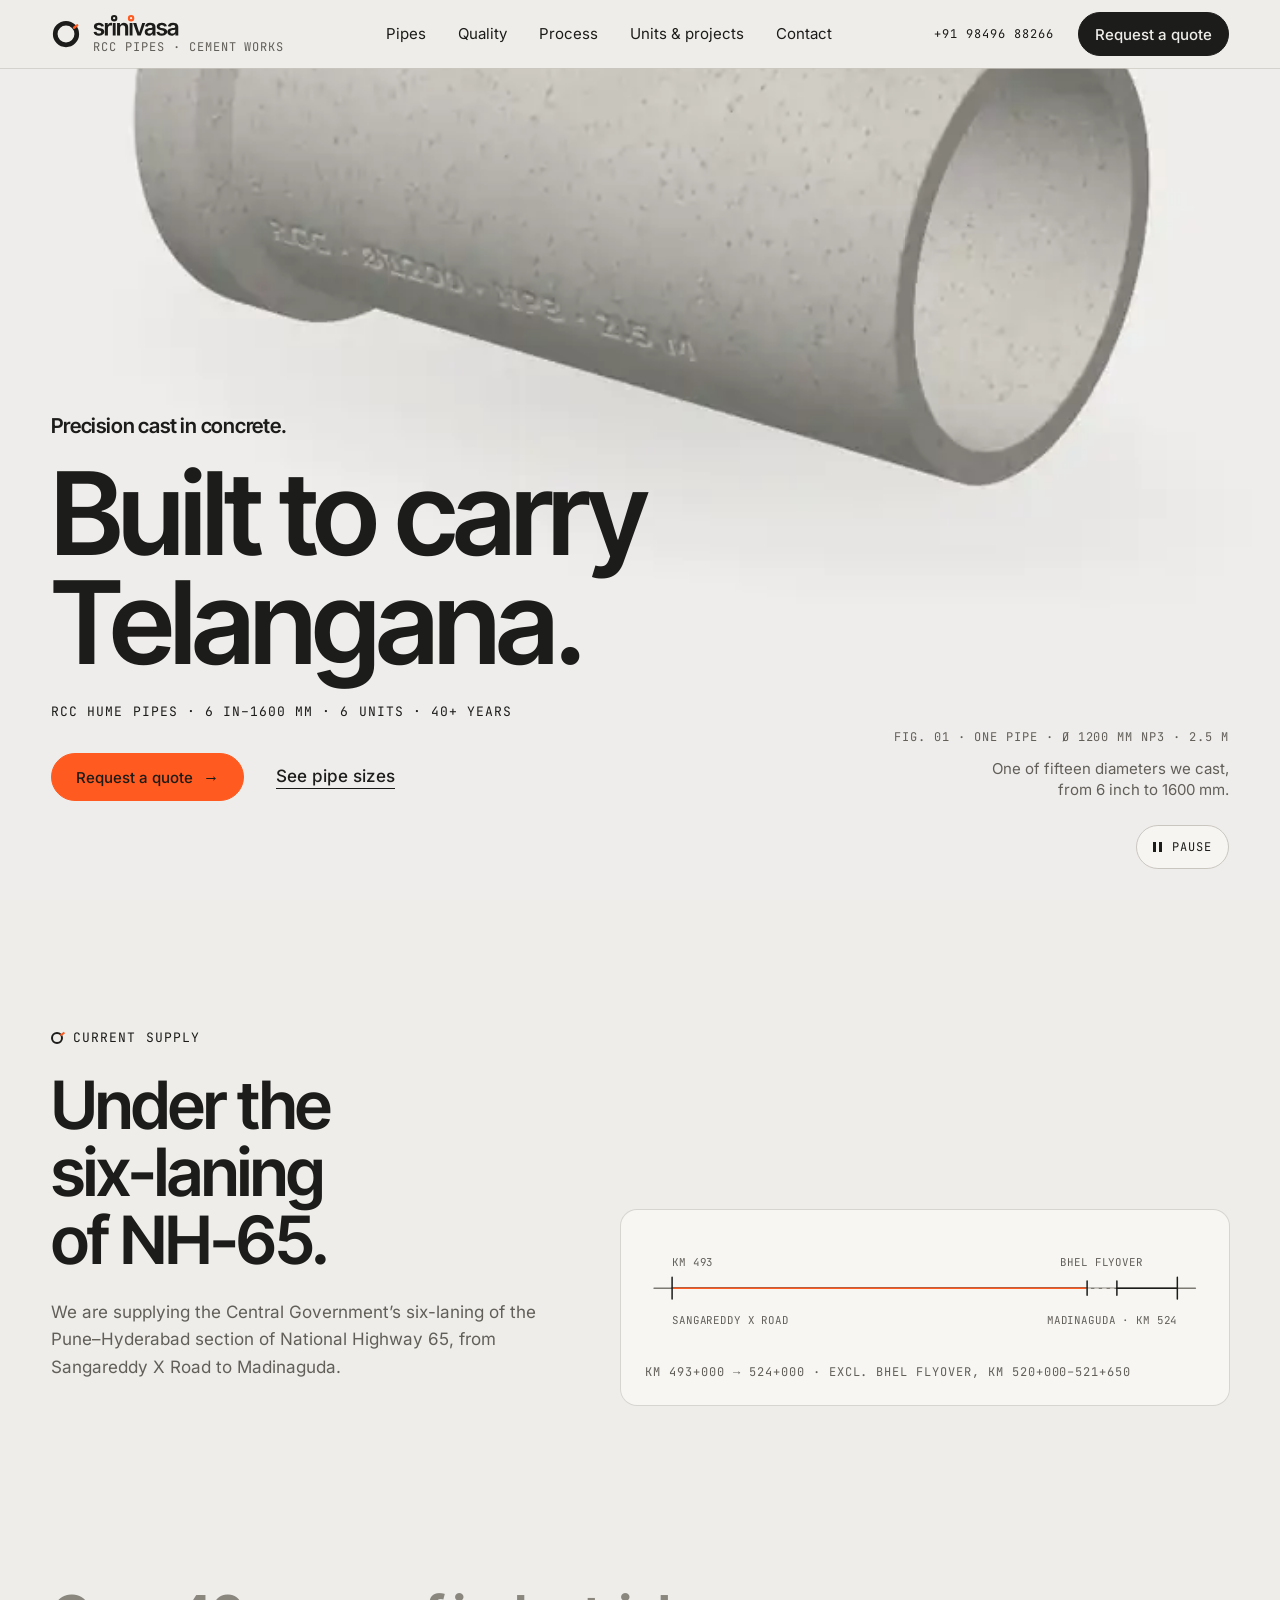
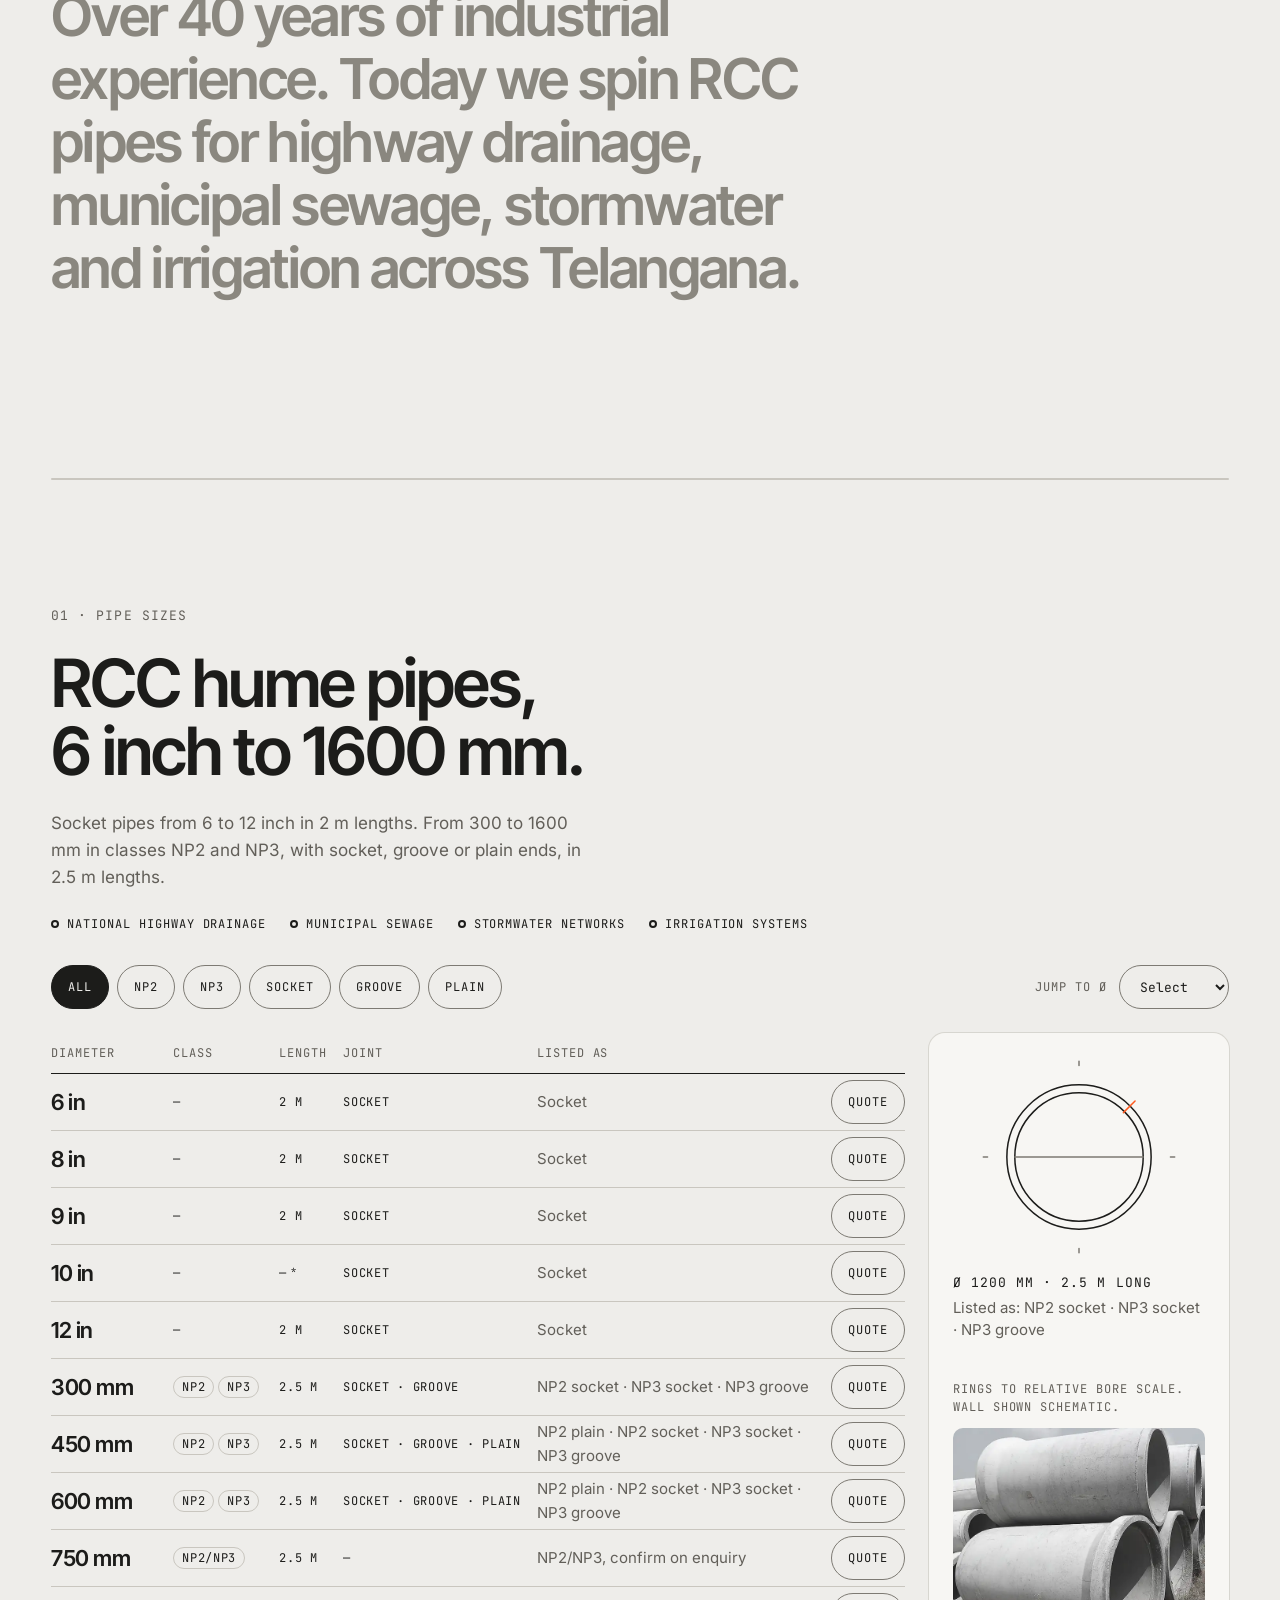
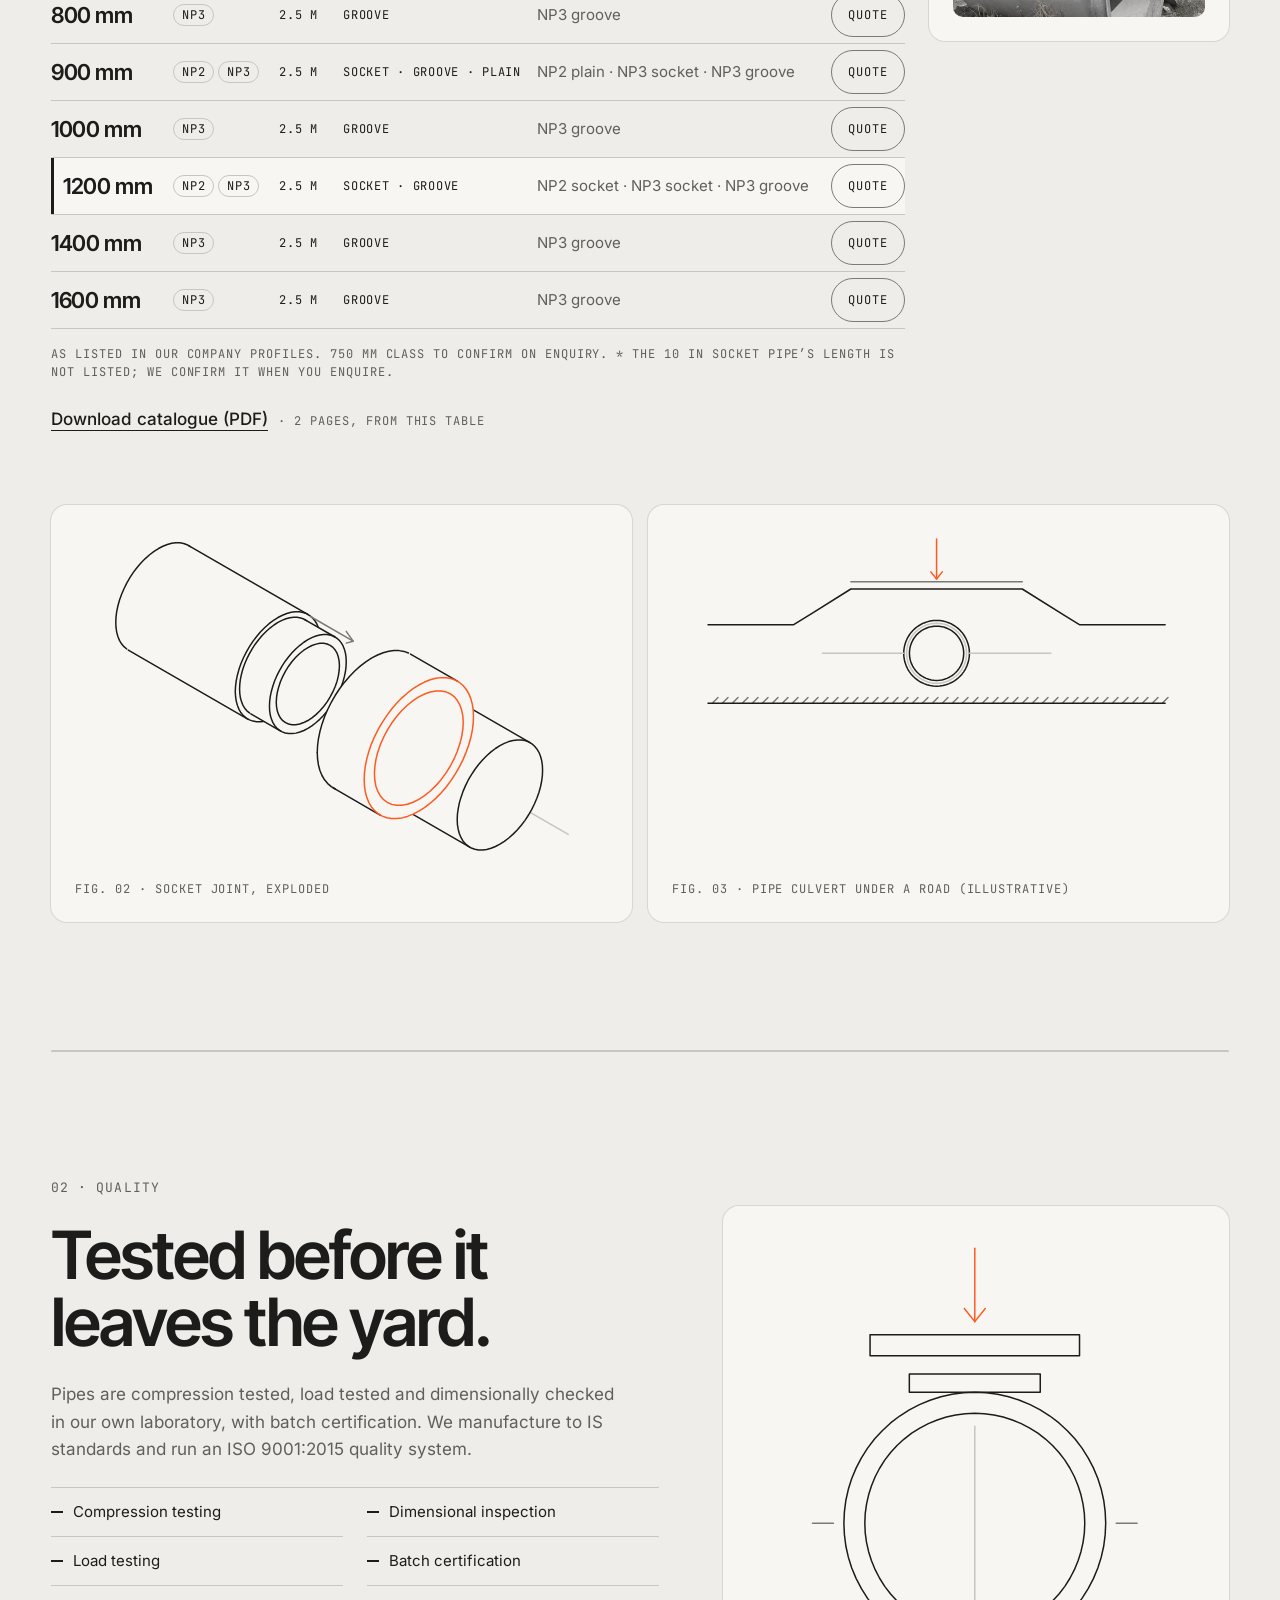
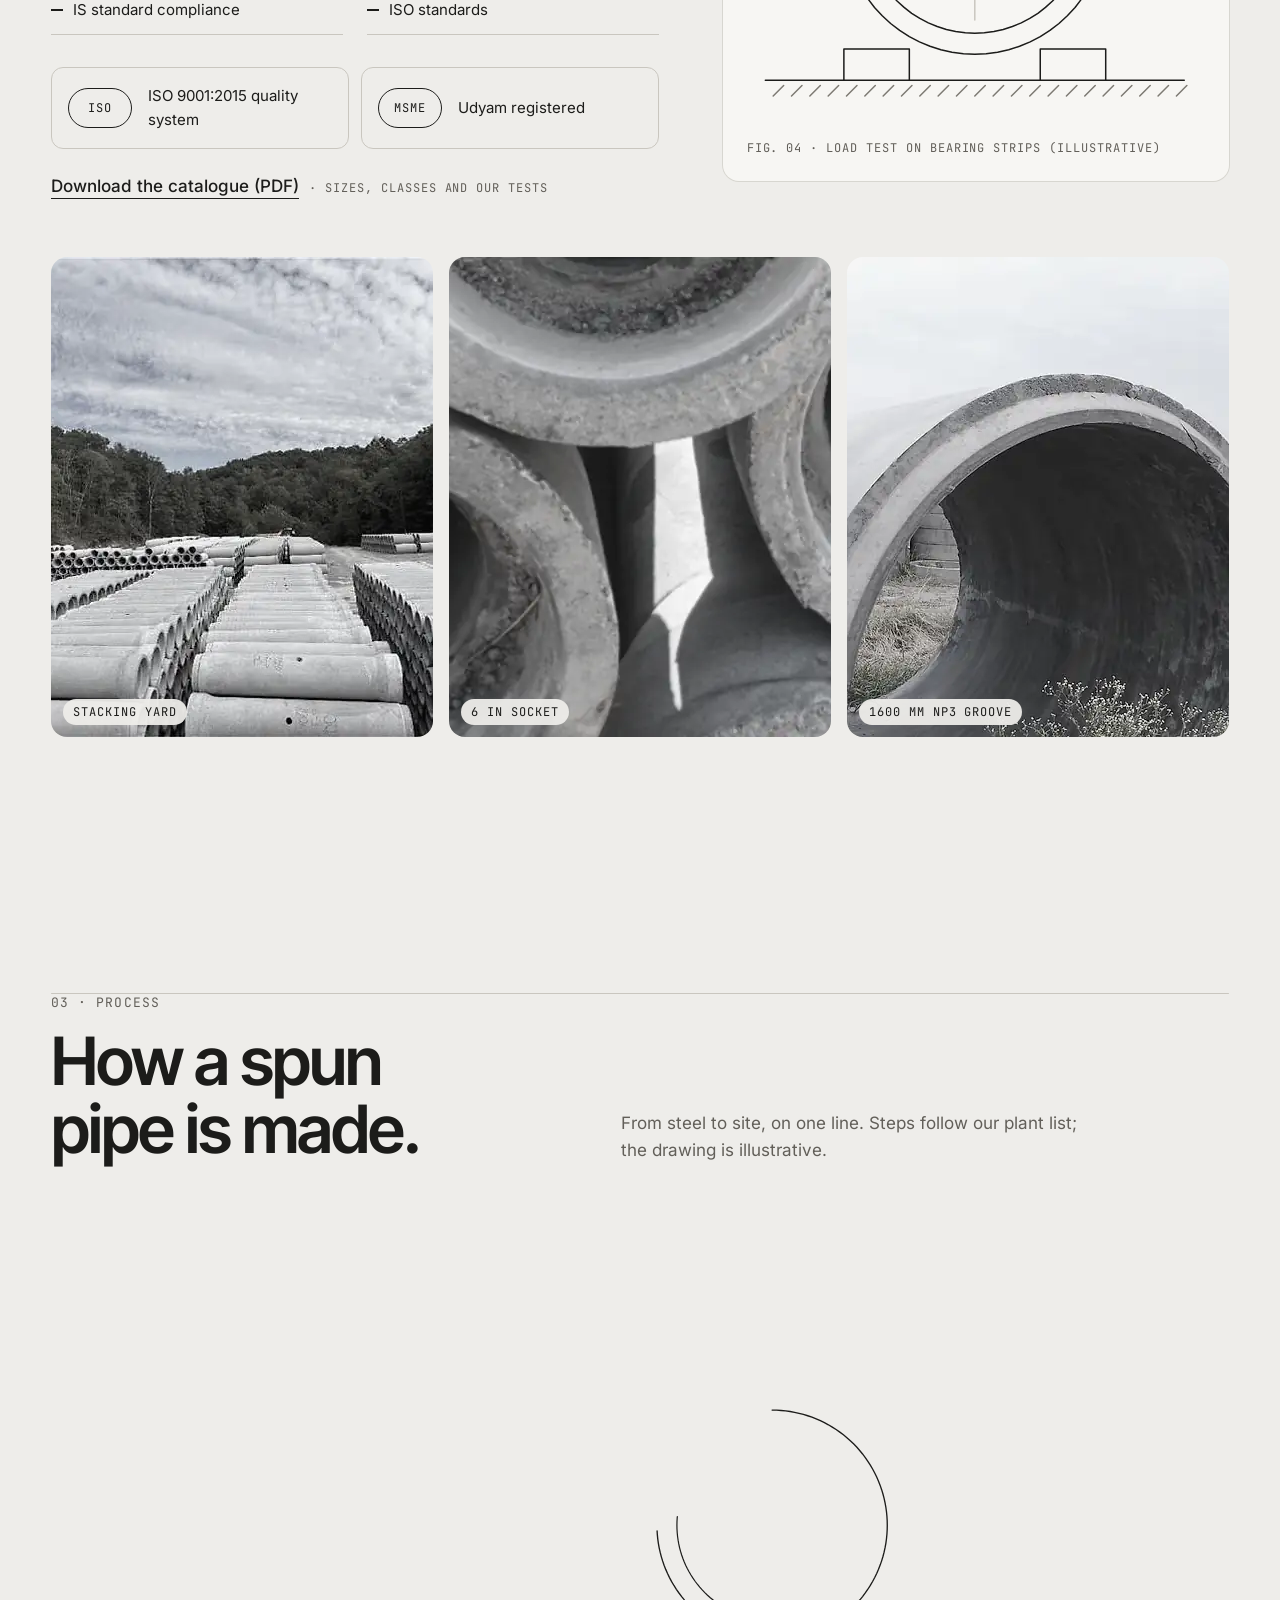
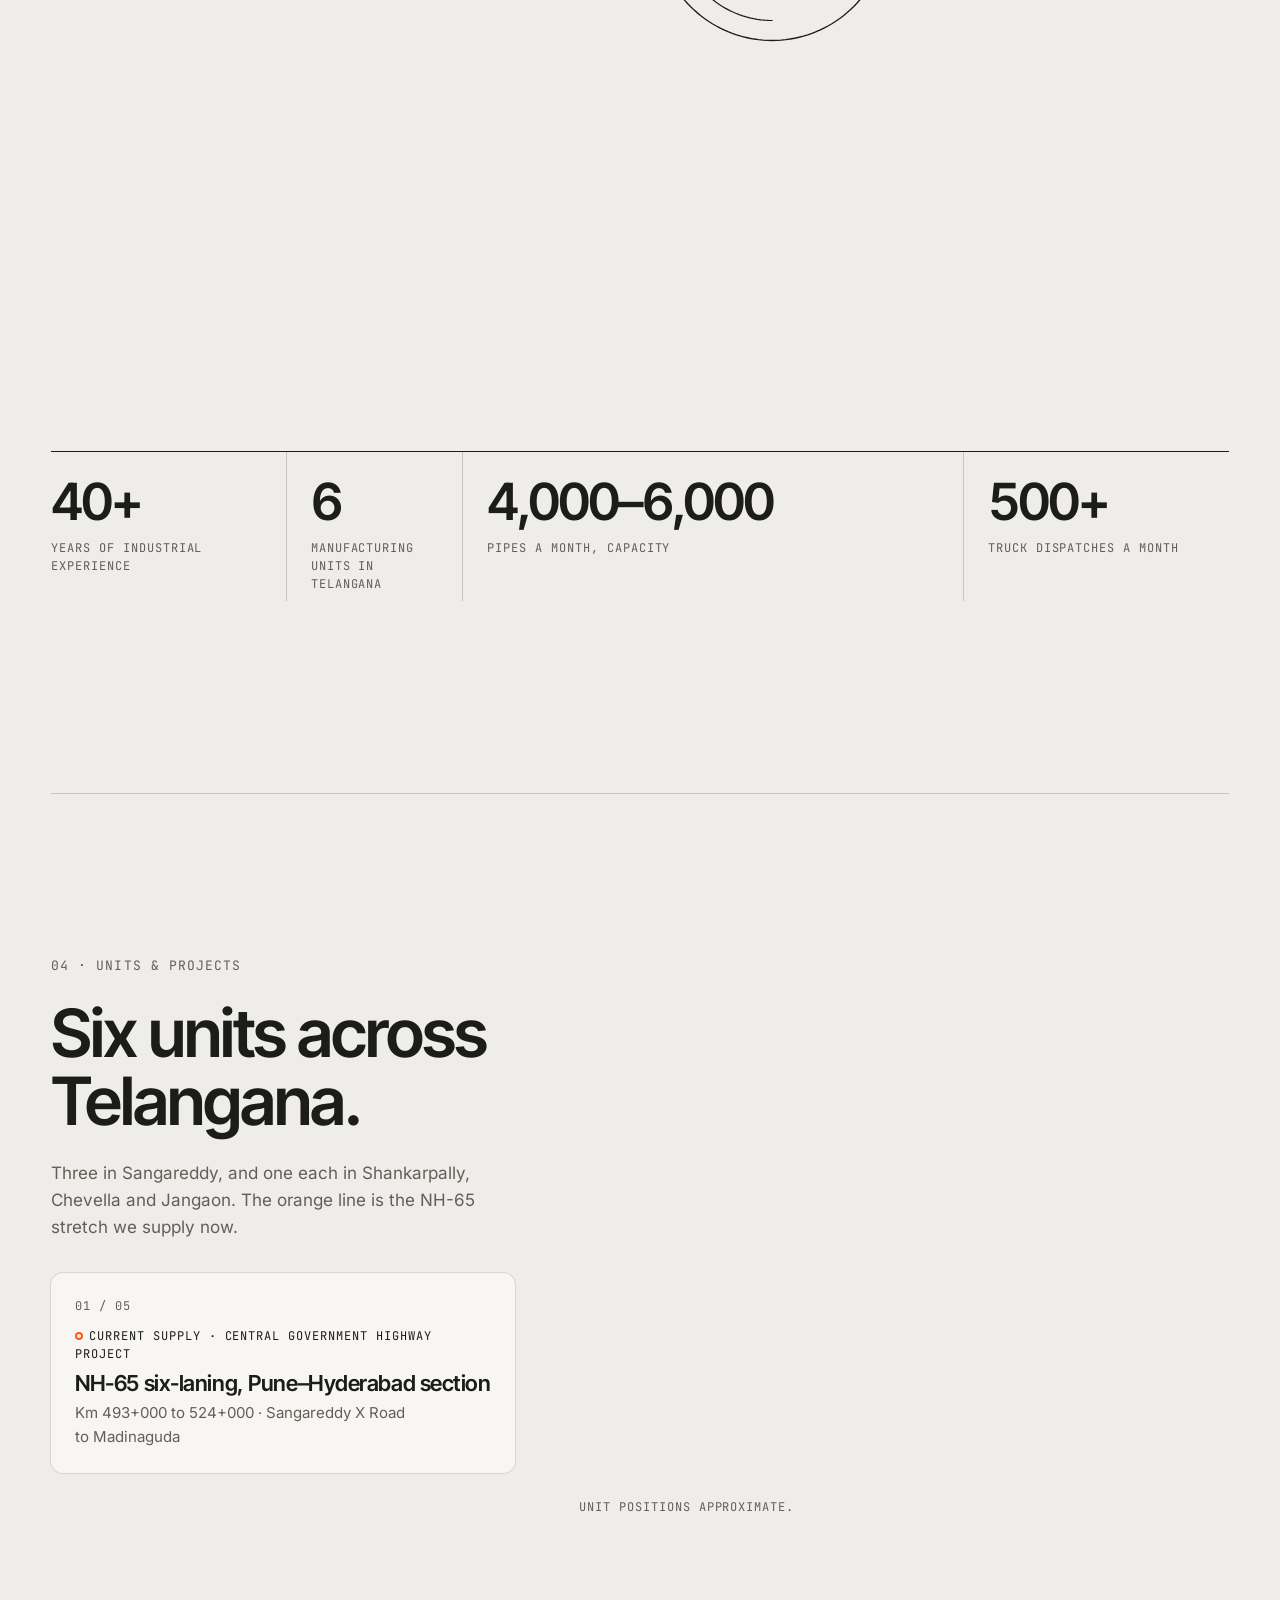
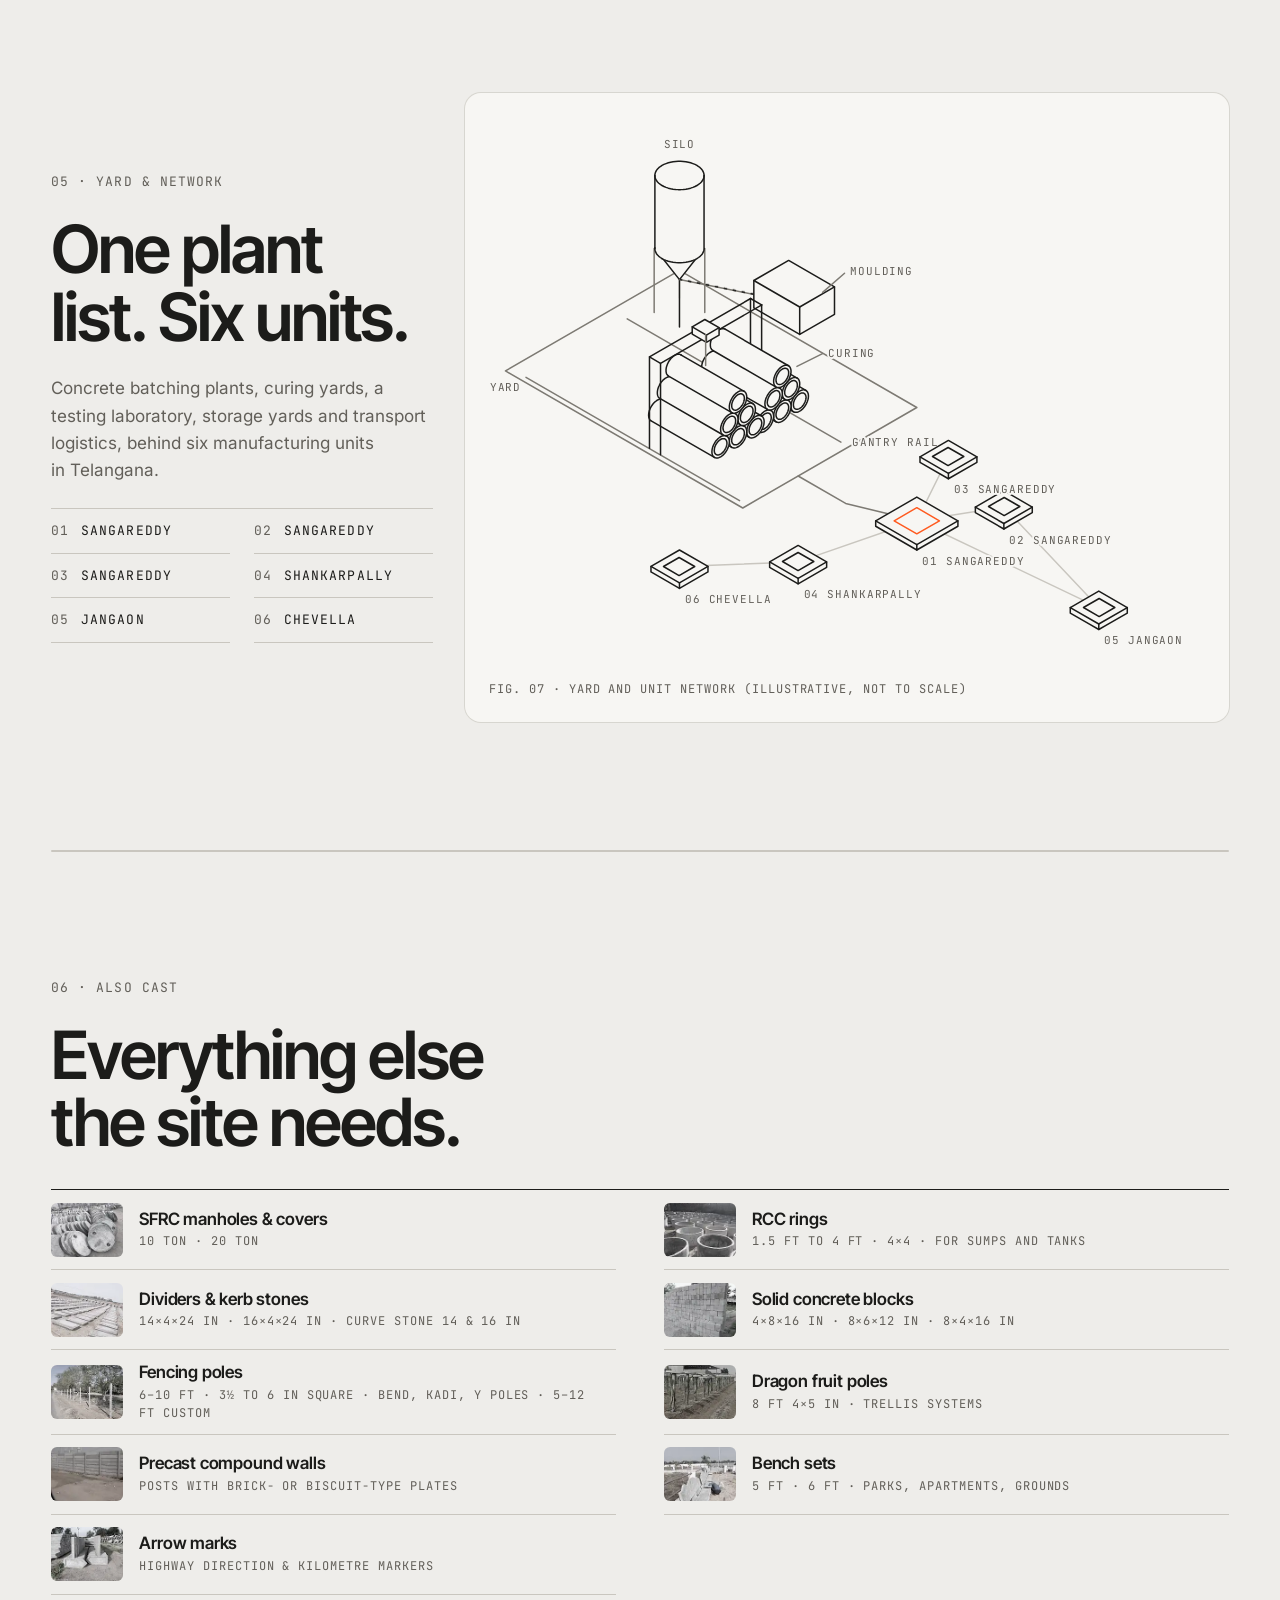
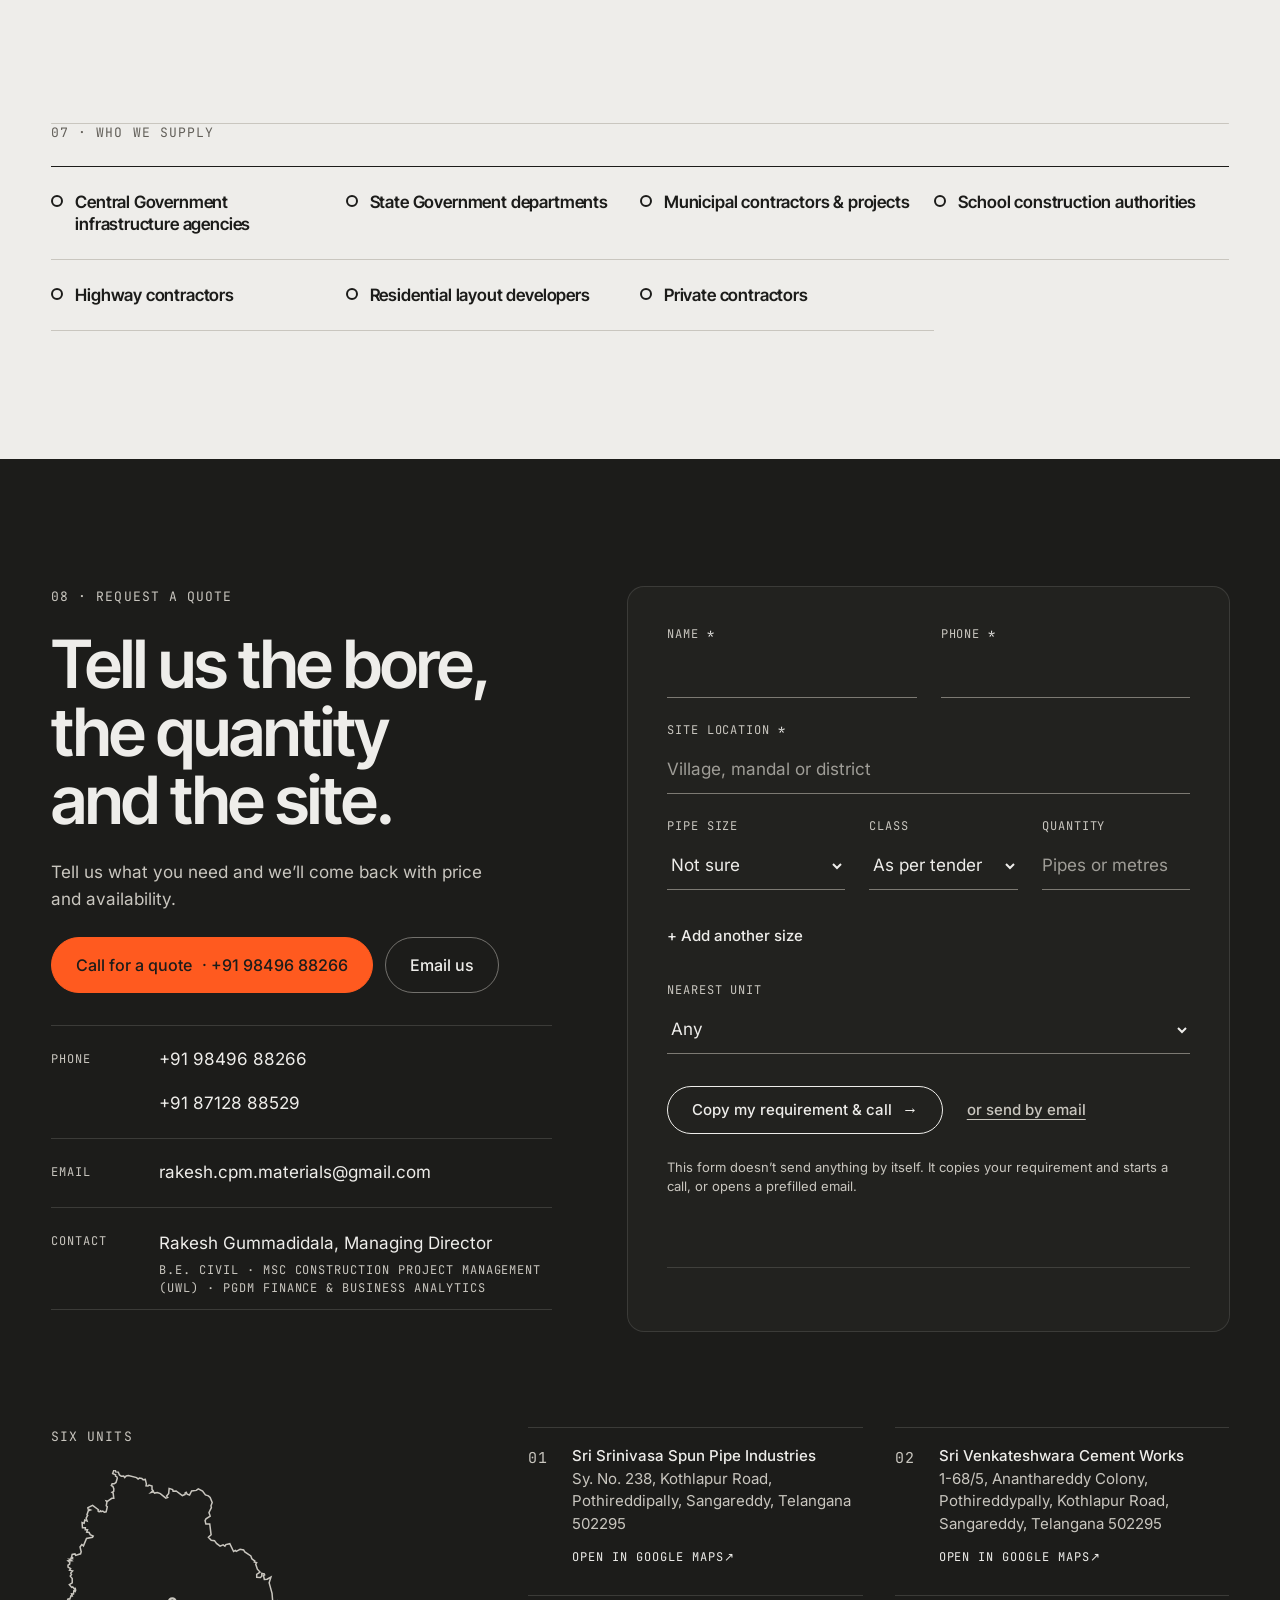
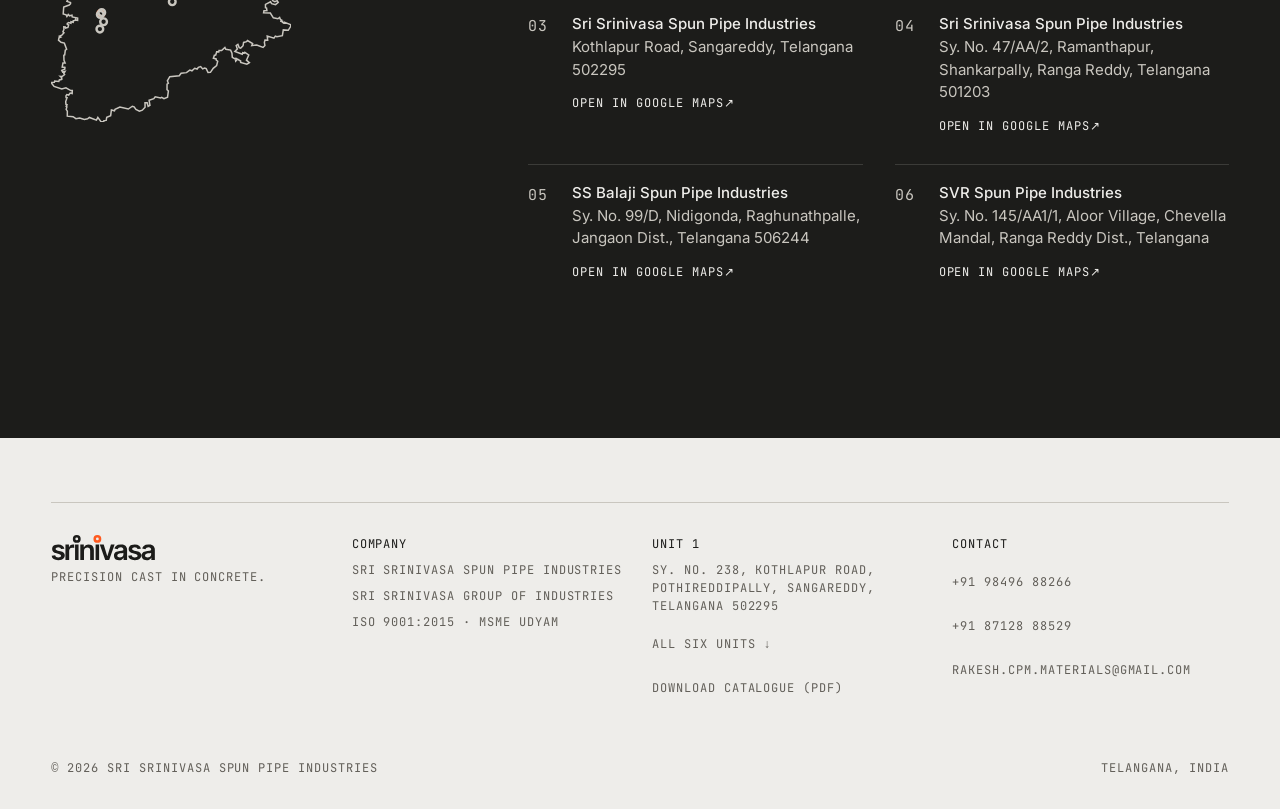
==== commit 9341c9ae: "Replace process animation with live line-drawn film The Process section now draws the full spun-pipe" ====
--- a/index.html
+++ b/index.html
@@ -24,6 +24,8 @@
 <noscript><style>.menu-btn,.add-size,.e2e-toggle{display:none!important}@media (max-width:899px){.nav{flex-wrap:wrap;row-gap:0;height:auto;padding-top:10px;position:sticky;top:0}.nav-links{flex-basis:100%;order:3;overflow-x:auto;display:block!important}.nav-links ul{gap:0 var(--s4);flex-wrap:wrap}}</style></noscript>
 <script type="application/ld+json">{"@context":"https://schema.org","@type":"Organization","name":"Sri Srinivasa Spun Pipe Industries","alternateName":["Srinivasa Spun Pipes","Sri Srinivasa Group of Industries"],"email":"rakesh.cpm.materials@gmail.com","telephone":["+919849688266","+918712888529"],"employee":{"@type":"Person","name":"Rakesh Gummadidala","jobTitle":"Managing Director"},"department":[{"@type":"LocalBusiness","name":"Sri Srinivasa Spun Pipe Industries (Unit 1)","telephone":"+919849688266","address":{"@type":"PostalAddress","streetAddress":"Sy. No. 238, Kothlapur Road, Pothireddipally, Sangareddy","addressLocality":"Sangareddy","addressRegion":"Telangana","postalCode":"502295","addressCountry":"IN"},"hasMap":"https://www.google.com/maps/search/?api=1&query=Sy.%20No.%20238%2C%20Kothlapur%20Road%2C%20Pothireddipally%2C%20Sangareddy%2C%20Telangana%20502295"},{"@type":"LocalBusiness","name":"Sri Venkateshwara Cement Works (Unit 2)","telephone":"+919849688266","address":{"@type":"PostalAddress","streetAddress":"1-68/5, Ananthareddy Colony, Pothireddypally, Kothlapur Road, Sangareddy","addressLocality":"Sangareddy","addressRegion":"Telangana","postalCode":"502295","addressCountry":"IN"},"hasMap":"https://www.google.com/maps/search/?api=1&query=1-68%2F5%2C%20Ananthareddy%20Colony%2C%20Pothireddypally%2C%20Kothlapur%20Road%2C%20Sangareddy%2C%20Telangana%20502295"},{"@type":"LocalBusiness","name":"Sri Srinivasa Spun Pipe Industries (Unit 3)","telephone":"+919849688266","address":{"@type":"PostalAddress","streetAddress":"Kothlapur Road, Sangareddy","addressLocality":"Sangareddy","addressRegion":"Telangana","postalCode":"502295","addressCountry":"IN"},"hasMap":"https://www.google.com/maps/search/?api=1&query=Kothlapur%20Road%2C%20Sangareddy%2C%20Telangana%20502295"},{"@type":"LocalBusiness","name":"Sri Srinivasa Spun Pipe Industries (Unit 4)","telephone":"+919849688266","address":{"@type":"PostalAddress","streetAddress":"Sy. No. 47/AA/2, Ramanthapur, Shankarpally, Ranga Reddy","addressLocality":"Shankarpally","addressRegion":"Telangana","postalCode":"501203","addressCountry":"IN"},"hasMap":"https://www.google.com/maps/search/?api=1&query=Sy.%20No.%2047%2FAA%2F2%2C%20Ramanthapur%2C%20Shankarpally%2C%20Ranga%20Reddy%2C%20Telangana%20501203"},{"@type":"LocalBusiness","name":"SS Balaji Spun Pipe Industries (Unit 5)","telephone":"+919849688266","address":{"@type":"PostalAddress","streetAddress":"Sy. No. 99/D, Nidigonda, Raghunathpalle, Jangaon Dist.","addressLocality":"Jangaon","addressRegion":"Telangana","postalCode":"506244","addressCountry":"IN"},"hasMap":"https://www.google.com/maps/search/?api=1&query=Sy.%20No.%2099%2FD%2C%20Nidigonda%2C%20Raghunathpalle%2C%20Jangaon%20Dist.%2C%20Telangana%20506244"},{"@type":"LocalBusiness","name":"SVR Spun Pipe Industries (Unit 6)","telephone":"+919849688266","address":{"@type":"PostalAddress","streetAddress":"Sy. No. 145/AA1/1, Aloor Village, Chevella Mandal, Ranga Reddy Dist.","addressLocality":"Chevella","addressRegion":"Telangana","addressCountry":"IN"},"hasMap":"https://www.google.com/maps/search/?api=1&query=Sy.%20No.%20145%2FAA1%2F1%2C%20Aloor%20Village%2C%20Chevella%20Mandal%2C%20Ranga%20Reddy%20Dist.%2C%20Telangana"}],"makesOffer":{"@type":"Offer","itemOffered":{"@type":"Product","name":"RCC spun hume pipes","description":"RCC hume pipes 6 in to 12 in socket, and 300 mm to 1600 mm in NP2 and NP3 classes with socket, groove and plain ends."}}}</script>
   <script type="module" crossorigin src="/assets/index-330d64fe.js"></script>
+  <style>@font-face{font-family:"SP Inter";src:url(/assets/inter-400-CXLlxiAH.woff2) format("woff2");font-weight:400;font-display:swap}@font-face{font-family:"SP Inter";src:url(/assets/inter-500-DGCRSjcg.woff2) format("woff2");font-weight:500;font-display:swap}@font-face{font-family:"SP Tight";src:url(/assets/intertight-600-BhMinskB.woff2) format("woff2");font-weight:600;font-display:swap}@font-face{font-family:"SP Mono";src:url(/assets/mono-400-C1tXIQya.woff2) format("woff2");font-weight:400;font-display:swap}</style>
+  <script src="/assets/film-42d3219f.js" defer></script>
   <style>@font-face{font-family:Inter;font-weight:400;font-display:swap;src:url(/assets/inter-400-CXLlxiAH.woff2)format("woff2")}@font-face{font-family:Inter;font-weight:500;font-display:swap;src:url(/assets/inter-500-DGCRSjcg.woff2)format("woff2")}@font-face{font-family:Inter Tight;font-weight:600;font-display:swap;src:url(/assets/intertight-600-BhMinskB.woff2)format("woff2")}@font-face{font-family:JetBrains Mono;font-weight:400;font-display:swap;src:url(/assets/mono-400-C1tXIQya.woff2)format("woff2")}@font-face{font-family:Inter Tight Fallback;src:local(Arial),local(Helvetica),local(Liberation Sans);size-adjust:98.9%;ascent-override:98%;descent-override:24.4%;line-gap-override:0%}@font-face{font-family:Inter Fallback;src:local(Arial),local(Helvetica),local(Liberation Sans);size-adjust:107.1%;ascent-override:90.4%;descent-override:22.5%;line-gap-override:0%}:root{--page:#eeedea;--surface:#f7f6f3;--line:#c9c6bf;--muted-line:#7d7a73;--muted:#625f59;--ink:#1c1c1a;--deep:#22221f;--accent:#ff5a1f;--accent-text:#b93c0b;--on-deep:#eeedea;--on-deep-2:#c9c6bf;--deep-line:#c9c6bf2e;--deep-line-2:#c9c6bf80;--display:"Inter Tight","Inter Tight Fallback",system-ui,sans-serif;--body:"Inter","Inter Fallback",system-ui,-apple-system,"Segoe UI",sans-serif;--mono:"JetBrains Mono",ui-monospace,SFMono-Regular,Menlo,monospace;--s1:8px;--s2:12px;--s3:16px;--s4:24px;--s5:32px;--s6:48px;--s7:64px;--s8:96px;--s9:192px;--sec:clamp(96px,10vw,160px);--t12:12px;--t13:13px;--t15:15px;--t17:17px;--t22:22px;--t32:32px;--gutter:clamp(20px,4vw,56px);--max:1320px;--r:16px;--ease:cubic-bezier(.16,1,.3,1);--hair:0 0 0 1px #c9c6bf99;--nav-h:68px}*,:before,:after{box-sizing:border-box}html{-webkit-text-size-adjust:100%;-moz-text-size-adjust:100%;text-size-adjust:100%;scroll-padding-top:var(--nav-h)}html.lenis,html.lenis body{height:auto}.lenis.lenis-smooth{scroll-behavior:auto!important}body{background:var(--page);color:var(--ink);font:400 var(--t17)/1.6 var(--body);-webkit-font-smoothing:antialiased;text-rendering:optimizelegibility;margin:0;overflow-x:clip}img{max-width:100%;display:block}a{color:inherit}button,input,select{font:inherit;color:inherit}h1,h2,h3{text-wrap:balance}p{text-wrap:pretty}.wrap{width:100%;max-width:var(--max);padding-inline:var(--gutter);margin-inline-start:auto;margin-inline-end:auto}.sec{padding-block:var(--sec)}.sr-only{clip:rect(0 0 0 0);clip-path:inset(50%);white-space:nowrap;width:1px;height:1px;overflow:hidden;position:absolute!important}.skip{left:var(--s2);z-index:100;background:var(--ink);color:var(--page);padding:var(--s2) var(--s3);border-radius:8px;min-height:44px;position:fixed;top:-80px}.skip:focus{top:var(--s2)}main:focus{outline:none}:focus-visible{outline:2px solid var(--ink);outline-offset:2px;border-radius:6px;box-shadow:0 0 0 5px #ff5a1f8c}.contact :focus-visible{outline-color:var(--page)}.mbar :focus-visible{outline-color:var(--page)}.mono{font-family:var(--mono);font-size:var(--t12);letter-spacing:.08em;text-transform:uppercase;font-weight:400;line-height:1.5}.label{color:var(--muted);margin:0 0 var(--s4);font-size:var(--t13)}.display{font-family:var(--display);letter-spacing:-.035em;margin:0;font-size:clamp(48px,9vw,140px);font-weight:600;line-height:.95}.h2{font-family:var(--display);letter-spacing:-.03em;margin:0 0 var(--s4);text-wrap:balance;max-width:14ch;font-size:clamp(36px,5.2vw,76px);font-weight:600;line-height:1.02}.nobr,[data-split] .sw{white-space:nowrap}.body{color:var(--muted);font-size:var(--t17);max-width:52ch;margin:0 0 var(--s4)}.note{color:var(--muted);margin:var(--s3) 0 0}.line{margin-bottom:-.08em;padding-bottom:.08em;display:block;overflow:clip}.line-in{will-change:transform;display:block}.sw{white-space:nowrap}.btn{min-height:48px;padding:0 var(--s4);font:500 var(--t15)/1 var(--body);border:1px solid var(--ink);background:var(--ink);color:var(--page);cursor:pointer;transition:transform .5s var(--ease),background-color .3s,border-color .3s,color .3s;white-space:nowrap;border-radius:999px;justify-content:center;align-items:center;gap:10px;text-decoration:none;display:inline-flex}.btn:hover{transform:translateY(-1px)}.btn-accent{background:var(--accent);border-color:var(--accent);color:var(--ink)}.btn-sm{min-height:44px;padding:0 var(--s3);font-size:var(--t15)}.btn-lg{min-height:56px;padding:0 var(--s4);font-size:16px}.btn-ghost{border-color:var(--muted-line);color:var(--ink);background:0 0}.link{min-height:44px;transition:background-size .5s var(--ease);background:linear-gradient(currentColor,currentColor) 0 calc(100% - 10px)/100% 1px no-repeat;align-items:center;font-weight:500;text-decoration:none;display:inline-flex}.link:hover{background-position:100% calc(100% - 10px);background-size:0 1px}.card{background:var(--surface);border-radius:var(--r);box-shadow:var(--hair);--figbg:var(--surface)}.ring{vertical-align:-1px;border:2.5px solid;border-radius:50%;flex:none;width:12px;height:12px;display:inline-block;position:relative}.ring:after{content:"";background:var(--accent);opacity:0;width:5px;height:2px;transition:opacity .4s;position:absolute;top:-1px;right:-4px;transform:rotate(-40deg)}.ring-on:after{opacity:1}.ringmark{fill:none;flex:none;width:30px;height:30px}.ringmark circle{stroke:var(--ink);stroke-width:5px}.ringmark path{stroke:var(--accent);stroke-width:2.6px;stroke-linecap:round}.nav{z-index:50;height:var(--nav-h);justify-content:space-between;align-items:center;gap:var(--s4);padding:0 var(--gutter);background:#eeedeaf7;display:flex;position:fixed;top:0;bottom:auto;left:0;right:0;box-shadow:0 1px #c9c6bfb3}.brand{align-items:center;gap:var(--s2);min-height:44px;text-decoration:none;display:flex}.wm{flex-direction:column;line-height:1;display:flex}.wm-word{color:var(--ink);font-size:23px;line-height:1;display:block}.wm-svg{width:auto;height:.902em;display:block;overflow:visible}.idot{line-height:1;display:inline-block;position:relative}.idot:after{content:"";box-sizing:border-box;border:.055em solid;border-radius:50%;width:.25em;height:.25em;position:absolute;top:-.05em;left:calc(50% + .02em);transform:translate(-50%)}.idot.o:after{border-color:var(--accent)}.wm-desc{font:400 var(--t12)/1 var(--mono);letter-spacing:.08em;text-transform:uppercase;color:var(--muted);margin-top:6px}.nav-links ul{gap:var(--s5);margin:0;padding:0;list-style:none;display:flex}.nav-links a{min-height:44px;font-size:var(--t15);color:var(--ink);align-items:center;text-decoration:none;display:inline-flex}.nav-links a:hover{text-underline-offset:6px;text-decoration:underline}.nav-cta{align-items:center;gap:var(--s4);display:flex}.nav-phone{min-height:44px;color:var(--ink);align-items:center;text-decoration:none;display:inline-flex}.menu-btn{min-width:44px;min-height:44px;padding:0 var(--s3);border:1px solid var(--muted-line);cursor:pointer;font:500 var(--t15) var(--body);background:0 0;border-radius:999px;align-items:center;gap:10px;display:none}.menu-ico{gap:5px;width:16px;display:grid}.menu-ico i{height:1.5px;transition:transform .4s var(--ease);background:currentColor;display:block}.menu-btn[aria-expanded=true] .menu-ico i:first-child{transform:translateY(3.25px)rotate(45deg)}.menu-btn[aria-expanded=true] .menu-ico i:last-child{transform:translateY(-3.25px)rotate(-45deg)}.menu{top:var(--nav-h);background:var(--page);border-bottom:1px solid var(--line);padding:var(--s3) var(--gutter) var(--s5);position:fixed;left:0;right:0;box-shadow:0 24px 48px #1c1c1a14}.menu ul{margin:0;padding:0;list-style:none}.menu li a{border-bottom:1px solid var(--line);min-height:56px;font:600 var(--t22)/1 var(--display);letter-spacing:-.02em;align-items:center;text-decoration:none;display:flex}.menu-tel{align-items:center;gap:var(--s2);min-height:56px;margin-top:var(--s3);font-weight:500;text-decoration:none;display:flex}.menu-tel .mono{color:var(--muted)}@media (max-width:1180px){.nav-phone{display:none}}@media (max-width:899px){.nav-links{display:none}.menu-btn{display:inline-flex}}@media (max-width:767px){.nav-quote{display:none}.nav-cta{gap:var(--s2)}}@media (max-width:380px){.menu-txt{display:none}.menu-btn{justify-content:center;padding:0}}.hero{height:100vh;height:100svh;min-height:560px;position:relative}.hero-stage{background:var(--page);height:100%;position:relative;overflow:hidden}.hero-still,.hero-canvas{inset:var(--nav-h) 0 0 0;width:100%;height:calc(100% - var(--nav-h));position:absolute}.hero-still img{object-fit:cover;width:100%;height:100%;position:absolute;top:0;bottom:0;left:0;right:0}.hero-still-bore img{transform:scale(1.16)}.hero-still-pipe{opacity:0}.hero-canvas{opacity:0;transition:opacity .8s}.hero.has-gl .hero-canvas{opacity:1}.hero.has-gl .hero-still{visibility:hidden;transition:visibility 0s .8s}.hero-still img{will-change:transform}.hero.play .hero-still-bore img{animation:1.4s cubic-bezier(.45,0,.2,1) both hb-pull}.hero.play .hero-still-bore{animation:1.2s ease-in 1.1s both hb-out}.hero.play .hero-still-pipe{animation:1.2s ease-out 1.1s both hp-in}.hero.play .hero-still-pipe img{animation:11.9s linear 1.1s both hp-settle-drift}.hero.play.again .hero-still-pipe img{animation:hp-drift2 9.8s var(--ease-io) both}.hero.paused *{animation-play-state:paused!important}@keyframes hb-pull{0%{transform:scale(1.16)}to{transform:scale(1)}}@keyframes hb-out{to{opacity:0}}@keyframes hp-in{0%{opacity:0}to{opacity:1}}@keyframes hp-settle{0%{transform:scale(1.06)}to{transform:scale(1)}}@keyframes hp-settle-drift{0%{animation-timing-function:cubic-bezier(.16,1,.3,1);transform:scale(1.06)}15%{animation-timing-function:var(--ease-io);transform:scale(1)}57.5%{animation-timing-function:var(--ease-io);transform:scale(1.035)translateY(-1%)}to{transform:scale(1)}}@keyframes hp-drift2{0%,to{transform:scale(1)}50%{transform:scale(1.035)translateY(-1%)}}.hero.is-off *{animation-play-state:paused!important}.hero-copy{z-index:2;flex-direction:column;justify-content:flex-end;height:100%;padding-bottom:clamp(64px,11vh,120px);display:flex;position:relative}.kicker{font-family:var(--display);letter-spacing:-.01em;color:var(--ink);margin:0 0 var(--s3);font-size:clamp(17px,1.6vw,22px);font-weight:500}.hero h1{max-width:11ch}.hero .sub{margin:var(--s4) 0 var(--s5);color:var(--ink);font-size:var(--t13)}.actions{gap:var(--s5);flex-wrap:wrap;align-items:center;display:flex}.hero-end{z-index:2;opacity:0;transition:opacity .8s var(--ease),transform .8s var(--ease);pointer-events:none;text-align:right;align-items:flex-end;gap:var(--s2);flex-direction:column;display:flex;position:absolute;bottom:clamp(64px,11vh,120px);left:0;right:0;transform:translateY(8px)}.hero.done .hero-end{opacity:1;transition-delay:1.4s;transform:none}.hero-end .mono{color:var(--muted);font-size:var(--t12);margin:0}.hero-quote{font-family:var(--body);font-weight:400;font-size:var(--t15);max-width:30ch;color:var(--muted);margin:0;line-height:1.45}@media (max-width:1023px){.hero-end{display:none}}@media (max-width:767px){.hero-copy{padding-bottom:calc(var(--s7) + env(safe-area-inset-bottom))}.hero .sub{margin:var(--s3) 0 var(--s4)}}@media (prefers-reduced-motion:reduce){.hero-still-bore{visibility:hidden}.hero-still-pipe{opacity:1}.hero-still-bore img{transform:none}.hero-end{opacity:1;transition:none;transform:none}.hero-toggle{display:none!important}}.proof{padding-bottom:0}.proof-grid{grid-template-columns:minmax(0,5fr) minmax(0,6fr);align-items:end;gap:clamp(24px,5vw,80px);display:grid}.proof .label{color:var(--ink);align-items:center;gap:10px;display:flex}.chain{padding:var(--s4);margin:0}.chain svg{width:100%;height:auto}.chain .hl text{font-size:12px}.chain figcaption{color:var(--muted);margin-top:var(--s2)}@media (max-width:899px){.proof-grid{grid-template-columns:1fr}}@media (max-width:560px){.chain .hl text{font-size:17px}.chain .bhel{display:none}}.statement{padding-block-start:clamp(128px,14vw,192px);padding-block-end:clamp(128px,14vw,192px)}.statement-text{font-family:var(--display);letter-spacing:-.03em;max-width:22ch;margin:0;font-size:clamp(30px,4.4vw,64px);font-weight:500;line-height:1.12}.statement-text .w{color:#8a877f;transition:color .2s linear}.statement-text .w.on{color:var(--ink)}.hl{--sw:1.5;width:100%;height:auto;overflow:visible}.hl path,.hl circle{fill:none;stroke-width:var(--sw);stroke-linecap:round;stroke-linejoin:round}.hl .ink{stroke:var(--ink)}.hl .lo{stroke:var(--muted-line)}.hl .hid{stroke:var(--line);stroke-dasharray:calc(var(--sw)*2.2) calc(var(--sw)*3)}.hl .acc{stroke:var(--accent)}.lv-e2e .acc{stroke:var(--ink)}.hl .sil{fill:var(--figbg,var(--page));stroke:none}.hl text{font:400 12px var(--mono);letter-spacing:.08em;fill:var(--muted)}.hl.armed .ink,.hl.armed .lo,.hl.armed .acc{stroke-dasharray:1 1;stroke-dashoffset:1px}.hl.armed .hid{opacity:0}.fig-card{padding:var(--s4);justify-content:space-between;gap:var(--s3);flex-direction:column;margin:0;display:flex}.fig-card figcaption{color:var(--muted)}.fig-card .lsvg{max-width:480px;margin:0 auto}.sec-head{margin-bottom:var(--s5)}.apps{gap:var(--s1) var(--s4);color:var(--ink);flex-wrap:wrap;margin:0;padding:0;list-style:none;display:flex}.apps li{align-items:center;gap:var(--s1);display:flex}.apps li:before{content:"";border:2px solid var(--ink);border-radius:50%;width:8px;height:8px}.filters-bar{justify-content:space-between;align-items:center;gap:var(--s3);margin:0 0 var(--s4);flex-wrap:wrap;display:flex}.filters{gap:var(--s1);flex-wrap:wrap;display:flex}.pill{font:400 var(--t12) var(--mono);letter-spacing:.08em;text-transform:uppercase;border:1px solid var(--muted-line);min-height:44px;padding:0 var(--s3);cursor:pointer;background:0 0;border-radius:999px;transition:background-color .3s,color .3s,border-color .3s}.pill:hover{border-color:var(--ink)}.pill.is-on{background:var(--ink);color:var(--page);border-color:var(--ink)}.jump{align-items:center;gap:var(--s2);color:var(--muted);display:flex}.jump select{border:1px solid var(--muted-line);min-height:44px;padding:0 var(--s3);font:400 var(--t13) var(--mono);color:var(--ink);background:0 0;border-radius:999px}.sizes-grid{gap:var(--s4);grid-template-columns:minmax(0,1fr) 300px;align-items:start;display:grid}.table-wrap{min-width:0;position:relative}.spec{border-collapse:collapse;width:100%}.spec thead th{font:400 var(--t12) var(--mono);letter-spacing:.08em;text-transform:uppercase;color:var(--muted);text-align:left;padding:var(--s2) var(--s3) var(--s2) 0;border-bottom:1px solid var(--ink)}.spec td,.spec th[scope=row]{height:56px;padding:0 var(--s3) 0 0;border-bottom:1px solid var(--line);vertical-align:middle;font-size:var(--t15);transition:opacity .4s}.spec td.m{font:400 var(--t12) var(--mono);letter-spacing:.06em;text-transform:uppercase;white-space:nowrap}.spec td.listed{color:var(--muted);font-size:var(--t15)}.spec td.q{text-align:right;padding-right:0}.spec .mspec,.spec .mspec-h{display:none}.spec tbody tr{cursor:pointer;transition:background-color .3s}.spec tbody tr:hover,.spec tbody tr.is-on{background:var(--surface)}.spec tbody tr.is-off td,.spec tbody tr.is-off th{opacity:.28}.rowbtn{all:unset;box-sizing:border-box;width:100%;min-height:56px;padding-right:var(--s3);font:600 var(--t22)/1 var(--display);letter-spacing:-.02em;cursor:pointer;white-space:nowrap;align-items:center;display:flex}.rowbtn:focus-visible{outline:2px solid var(--ink);outline-offset:-2px}.rowbtn{transition:transform .3s var(--ease-out,ease)}.spec tbody tr.is-on th[scope=row]{box-shadow:inset 3px 0 0 var(--ink)}.spec tbody tr.is-on .rowbtn{transform:translateX(var(--s2))}.chip{font:400 var(--t12) var(--mono);letter-spacing:.06em;border:1px solid var(--line);padding:2px var(--s1);border-radius:999px;margin:0 4px 0 0;display:inline-block}.qlink{min-width:72px;min-height:44px;padding:0 var(--s3);border:1px solid var(--muted-line);font:400 var(--t12) var(--mono);letter-spacing:.08em;text-transform:uppercase;border-radius:999px;place-items:center;text-decoration:none;transition:border-color .3s,background-color .3s;display:inline-grid;position:relative}.qlink:hover{border-color:var(--ink);background:var(--page)}.xsec-card{top:calc(var(--nav-h) + var(--s4));padding:var(--s4);gap:var(--s3);display:grid;position:sticky}.xsec-fig .hl{max-width:200px;margin:0 auto;display:block}.xsec-cls{color:var(--ink);font-size:var(--t13);margin:0}.xsec-txt{color:var(--muted);font-size:var(--t15);min-height:4.5em;margin:4px 0 0;line-height:1.5}.xsec-photo{margin-top:var(--s2);aspect-ratio:4/3;background:var(--page);border-radius:10px;overflow:hidden}.xsec-photo:empty{visibility:hidden}.xsec-photo img{object-fit:cover;width:100%;height:100%}.figs2{gap:var(--s3);margin-top:var(--s7);grid-template-columns:repeat(2,minmax(0,1fr));display:grid}@media (max-width:899px){.sizes-grid{grid-template-columns:minmax(0,1fr)}.xsec-card{display:none}}@media (max-width:767px){.figs2{grid-template-columns:1fr}.jump{width:100%}.jump select{flex:1}.spec thead{display:none}.spec,.spec tbody{display:block}.spec tbody tr{min-height:72px;padding:var(--s2) 0;border-bottom:1px solid var(--line);grid-template-columns:1fr auto;grid-template-areas:"d q""s s""x x";align-items:center;display:grid}.spec td,.spec th[scope=row]{border:0;height:auto;padding:0}.spec th[scope=row]{grid-area:d}.spec td.q{grid-area:q}.spec td.m{display:none}.spec td.mspec{color:var(--muted);font-size:var(--t12);letter-spacing:.06em;grid-area:s;padding-top:2px;display:block}.spec td.listed{padding-top:var(--s1);font-size:var(--t15);color:var(--ink);grid-area:x;display:none}.spec tbody tr.is-open td.listed{display:block}.spec tbody tr.is-open td.listed:before{content:"Listed as: ";color:var(--muted)}.spec tbody tr.is-off{display:none}.spec tbody tr:hover,.spec tbody tr.is-on{background:0 0}.spec tbody tr.is-on .rowbtn{transform:none}.spec tbody tr.is-on th[scope=row]{box-shadow:none}.rowbtn{min-height:44px}}.quality-grid{grid-template-columns:minmax(0,6fr) minmax(0,5fr);align-items:center;gap:clamp(24px,5vw,80px);display:grid}.qc{margin:var(--s4) 0 0;column-gap:var(--s4);border-top:1px solid var(--line);grid-template-columns:1fr 1fr;padding:0;list-style:none;display:grid}.qc li{padding:var(--s2) 0;border-bottom:1px solid var(--line);font-size:var(--t15);align-items:center;gap:10px;display:flex}.qc li:before{content:"";background:var(--ink);flex:none;width:12px;height:1.5px}.badges{margin:var(--s5) 0 0;gap:var(--s2);grid-template-columns:1fr 1fr;padding:0;list-style:none;display:grid}.badge{gap:var(--s3);padding:var(--s3);border:1px solid var(--line);font-size:var(--t15);border-radius:12px;align-items:center;display:flex}.badge .mono{border:1.5px solid var(--ink);border-radius:999px;place-items:center;min-width:64px;height:40px;display:grid}.photos{gap:var(--s3);margin-top:var(--s6);grid-template-columns:repeat(3,minmax(0,1fr));display:grid}.photo{border-radius:var(--r);background:var(--surface);margin:0;position:relative;overflow:hidden}.photo img{aspect-ratio:4/3;object-fit:cover;width:100%}.photo figcaption{left:var(--s2);bottom:var(--s2);color:var(--ink);background:#eeedeaf0;border-radius:999px;padding:4px 10px;position:absolute}@media (max-width:899px){.quality-grid{grid-template-columns:1fr}}@media (max-width:767px){.badges,.qc{grid-template-columns:1fr}.photos{gap:var(--s2);scroll-snap-type:x mandatory;margin-inline:calc(var(--gutter)*-1);padding:0 var(--gutter) var(--s1);scrollbar-width:none;display:flex;overflow-x:auto}.photos::-webkit-scrollbar{display:none}.photo{scroll-snap-align:start;flex:0 0 78vw}}.process-head{gap:var(--s3) clamp(24px,5vw,80px);grid-template-columns:minmax(0,5fr) minmax(0,6fr);align-items:end;display:grid}.process-head .label{grid-column:1/-1;margin:0}.process-head .h2{margin:0}.process-head .body{color:var(--muted);max-width:44ch;margin:0}.e2e{margin-top:var(--s6);position:relative}.e2e-view{aspect-ratio:var(--va-d);--w:var(--wd);--c0:var(--c0d);--c1:var(--c1d);--c2:var(--c2d);--c3:var(--c3d);--c4:var(--c4d);--c5:var(--c5d);--figbg:var(--surface);position:relative;overflow:hidden}.e2e-view .lsvg-fill{position:absolute;top:0;bottom:0;left:0;right:0}.e2e-view .hl.live{width:var(--w);max-width:none;height:auto;animation:36s linear infinite both paused e2e-cam;position:absolute;top:0;left:0}.e2e-view .hl.live.run.drawn{animation-play-state:running}.e2e.paused .hl.live,.tab-hidden .e2e .hl.live,.e2e.paused .live.run.drawn .k{animation-play-state:paused!important}.e2e-view .hl text{font-size:calc(var(--sw) * 8px)}.e2e-view .hl text.st{font-size:calc(var(--sw) * 8.667px);fill:var(--ink)}.e2e-view .ns-fig{object-fit:contain;width:100%;height:100%;position:absolute;top:0;bottom:0;left:0;right:0}.motion-toggle,.e2e-toggle{right:var(--s3);bottom:var(--s3);z-index:2;border:1px solid var(--line);background:var(--surface);min-height:44px;color:var(--ink);font:400 var(--t12)/1 var(--mono);letter-spacing:.08em;text-transform:uppercase;cursor:pointer;border-radius:999px;align-items:center;gap:10px;padding:0 16px;display:inline-flex;position:absolute}.e2e-toggle:hover,.motion-toggle:hover{border-color:var(--ink)}.mt-ico{box-sizing:border-box;border-left:3px solid;border-right:3px solid;width:9px;height:10px}.motion-toggle.is-paused .mt-ico{border:5px solid #0000;border-left:9px solid;border-right:0;width:0;height:0}.hero-toggle{z-index:3;right:var(--gutter);bottom:var(--s4);background:#f7f6f3db;top:auto}@media (min-width:1024px){.hero-toggle{bottom:clamp(20px,3.5vh,40px)}}@media (max-width:767px){.hero-toggle{bottom:calc(var(--s3) + env(safe-area-inset-bottom));right:var(--s3)}}.e2e-ico{box-sizing:border-box;border-left:3px solid;border-right:3px solid;width:9px;height:10px}.e2e.paused .e2e-ico{border:5px solid #0000;border-left:9px solid;border-right:0;width:0;height:0}.e2e-stills{gap:var(--s4);grid-template-columns:repeat(3,minmax(0,1fr));display:none}.e2e-still{margin:0;padding:0;overflow:hidden}.e2e-win{aspect-ratio:var(--va-m);position:relative;overflow:hidden}.e2e-zoom{transform-origin:50% 60%;position:absolute;top:0;bottom:0;left:0;right:0;transform:scale(1.26)}.e2e-win img{width:var(--wm);max-width:none;height:auto;position:absolute;top:0;left:0}.e2e-still figcaption{padding:var(--s2) var(--s3) var(--s3);font-size:var(--t13);letter-spacing:.08em;text-transform:uppercase;color:var(--ink)}@media (max-width:767px){.e2e-stills{gap:var(--s3);grid-template-columns:1fr}}.e2e-steps{margin:var(--s5) 0 0;gap:var(--s4);grid-template-columns:repeat(6,minmax(0,1fr));padding:0;list-style:none;display:grid}.e2e-steps .step{border-top:1px solid var(--line);padding:var(--s3) 0 0;position:relative}.e2e-steps .step:before{content:"";background:var(--ink);opacity:0;will-change:opacity;height:1px;transition:opacity .4s;position:absolute;top:-1px;left:0;right:0}.e2e-steps .step.is-active:before{opacity:1}.e2e-steps .step-h{align-items:center;gap:var(--s2);min-height:44px;font:400 var(--t13)/1.2 var(--mono);letter-spacing:.08em;text-transform:uppercase;color:var(--muted);cursor:pointer;text-align:left;background:0 0;border:0;padding:0;display:flex}.e2e-steps .step .ring{color:var(--muted-line)}.e2e-steps .step p{margin:var(--s1) 0 0;font-size:var(--t15);color:var(--muted);line-height:1.55}.e2e-steps .step.is-active .step-h{color:var(--accent-text)}.e2e-steps .step.is-active .ring{color:var(--ink)}@media (max-width:1099px){.e2e-steps{grid-template-columns:repeat(3,minmax(0,1fr))}}@media (max-width:767px){.process-head{grid-template-columns:1fr}.e2e{margin-top:var(--s5)}.e2e-view{aspect-ratio:var(--va-m);--w:var(--wm);--c0:var(--c0m);--c1:var(--c1m);--c2:var(--c2m);--c3:var(--c3m);--c4:var(--c4m);--c5:var(--c5m)}.e2e-toggle{right:var(--s2);top:var(--s2);padding:0 12px;bottom:auto}.e2e-view .hl text:not(.st){display:none}.e2e-steps{gap:var(--s3) var(--s4);grid-template-columns:1fr 1fr}.e2e-steps .step p{font-size:var(--t15)}}@media (prefers-reduced-motion:reduce){.e2e-view{display:none}.e2e-stills{display:grid}}.counters{border-top:1px solid var(--ink);grid-template-columns:minmax(0,.8fr) minmax(0,.6fr) minmax(0,1.7fr) minmax(0,.9fr);margin:0;padding:0;list-style:none;display:grid}.counters li{padding:var(--s4) var(--s4) var(--s1) 0;border-right:1px solid var(--line);min-width:0}.counters li+li{padding-left:var(--s4)}.counters li:last-child{border-right:0}.counter{font-family:var(--display);letter-spacing:-.04em;color:var(--ink);white-space:nowrap;font-variant-numeric:tabular-nums;font-size:clamp(40px,4vw,64px);font-weight:500;line-height:1;display:block}.counter.live{color:var(--ink);text-decoration:underline;-webkit-text-decoration-color:var(--accent);text-decoration-color:var(--accent);text-underline-offset:.12em;text-decoration-thickness:2px}.counters .mono{color:var(--muted);margin-top:var(--s2);display:block}@media (max-width:1099px){.counters{grid-template-columns:1fr 1fr}.counters li{border-bottom:1px solid var(--line);padding:var(--s4) var(--s3) var(--s3) 0}.counters li+li{padding-left:0}.counters li:nth-child(2n){padding-left:var(--s4);border-right:0}}@media (max-width:767px){.counters li:nth-child(n+3){border-right:0;grid-column:1/-1;padding-left:0}.counter{font-size:clamp(32px,9vw,40px)}}.projects-inner{min-height:calc(100vh - var(--s8));grid-template-columns:minmax(0,5fr) minmax(0,7fr);align-items:center;gap:clamp(24px,5vw,80px);display:grid}.pcards{margin-top:var(--s5);min-height:160px;position:relative}.pcard{background:var(--surface);padding:var(--s4);box-shadow:var(--hair);gap:var(--s2);border-radius:12px;display:grid}.pidx{color:var(--muted)}.pmeta{color:var(--ink);margin-bottom:var(--s1);display:block}.pcard h3{font:600 var(--t22)/1.15 var(--display);letter-spacing:-.02em;margin:0 0 4px}.pcard p{font-size:var(--t15);color:var(--muted);margin:0}.status{align-items:center;gap:6px;display:inline-flex}.status:before{content:"";border:2px solid var(--ink);box-sizing:border-box;border-radius:50%;width:8px;height:8px}.status.live:before{border-color:var(--accent)}.map{--figbg:var(--page);position:relative}.map svg{width:100%;height:auto;max-height:calc(100vh - var(--s8));display:block;overflow:visible}.map .outline{fill:none;stroke:var(--ink);stroke-width:var(--sw,1.5)}.map .dist{fill:none;stroke:var(--line);stroke-width:var(--sw,1.5)}.map .nh{fill:none;stroke:var(--line);stroke-width:var(--sw,1.5);stroke-dasharray:calc(var(--sw,1.5)*2) calc(var(--sw,1.5)*3)}.map .sect{fill:none;stroke:var(--accent);stroke-width:calc(var(--sw,1.5)*2);stroke-linecap:round}.map .leader{fill:none;stroke:var(--muted-line);stroke-width:var(--sw,1.5);stroke-linecap:round}.map .unitdot{fill:var(--page);stroke:var(--ink);stroke-width:calc(var(--sw,1.5)*1.6);cursor:pointer;transition:fill .3s}.map .unitdot:hover,.map .unitdot.is-hot{fill:var(--ink)}.map .refdot{fill:var(--muted-line)}.map .lbg{fill:var(--page)}.map text{font:400 calc(var(--sw,1.5)*8px) var(--mono);letter-spacing:.08em;text-transform:uppercase;paint-order:stroke;stroke:var(--page);stroke-width:calc(var(--sw,1.5)*2.5);stroke-linejoin:round}.map .ulabel,.map .callout{fill:var(--ink)}.map .usub,.map .reftxt{fill:var(--muted)}.map .p3-hidden text{opacity:0;transition:opacity .3s}.map:hover .p3-hidden text{opacity:1}.mapcard{z-index:3;background:var(--surface);width:240px;box-shadow:var(--hair),0 12px 32px #1c1c1a14;padding:var(--s2) var(--s3);pointer-events:none;border-radius:10px;position:absolute}.mapcard .mono{color:var(--ink);margin:0}.mapcard p{font-size:var(--t15);color:var(--muted);margin:4px 0 0;line-height:1.45}@media (max-width:1099px){.map .ulabel,.map .usub,.map .callout,.map .leader,.map .reftxt,.map .lbg{display:none}}@media (min-width:768px){.pcards .pcard{opacity:0;width:100%;transition:opacity .6s var(--ease),transform .8s var(--ease);position:absolute;top:0;bottom:auto;left:0;right:auto;transform:translateY(16px)}.pcards .pcard.on{opacity:1;transform:none}}@media (max-width:767px){.projects-inner{align-items:stretch;gap:var(--s4);flex-direction:column;min-height:0;display:flex}.projects-left{display:contents}.projects-right{order:1;width:100%}.pcards{gap:var(--s2);scroll-snap-type:x mandatory;margin:0 calc(var(--gutter)*-1);padding:4px var(--gutter) var(--s2);scrollbar-width:none;order:2;min-height:0;display:flex;overflow-x:auto}.pcards::-webkit-scrollbar{display:none}.pcard{scroll-snap-align:start;flex:0 0 85vw}}.blist{margin:var(--s5) 0 0;column-gap:var(--s6);border-top:1px solid var(--ink);grid-template-columns:repeat(2,minmax(0,1fr));padding:0;list-style:none;display:grid}.brow{column-gap:var(--s3);padding:var(--s2) 0;border-bottom:1px solid var(--line);grid-template-columns:72px minmax(0,1fr);grid-template-areas:"i n""i s";align-items:center;min-height:80px;display:grid}.bimg{background:var(--surface);border-radius:6px;grid-area:i;width:72px;height:54px;overflow:hidden}.bimg img{object-fit:cover;width:100%;height:100%}.brow h3{font:600 var(--t17)/1.25 var(--display);letter-spacing:-.01em;grid-area:n;align-self:end;margin:0}.brow p{color:var(--muted);grid-area:s;align-self:start;margin:2px 0 0}@media (max-width:899px){.blist{grid-template-columns:1fr}}.clients{padding-bottom:var(--sec)}.ctypes{border-top:1px solid var(--ink);grid-template-columns:repeat(4,minmax(0,1fr));margin:0;padding:0;list-style:none;display:grid}.ctypes li{gap:var(--s2);padding:var(--s4) var(--s3) var(--s4) 0;border-bottom:1px solid var(--line);font:500 var(--t17)/1.3 var(--display);letter-spacing:-.01em;align-items:flex-start;display:flex}.ctypes .ring{color:var(--ink);margin-top:4px}@media (max-width:899px){.ctypes{grid-template-columns:1fr 1fr}}@media (max-width:480px){.ctypes{grid-template-columns:1fr}}.contact{background:var(--ink);color:var(--on-deep);padding-block:var(--sec)}.contact .label,.contact .body{color:var(--on-deep-2)}.contact-grid{grid-template-columns:minmax(0,5fr) minmax(0,6fr);align-items:start;gap:clamp(32px,6vw,96px);display:grid}.contact-grid>*{min-width:0}.contact .h2{max-width:16ch}.contact-ctas{gap:var(--s2);margin:var(--s1) 0 var(--s5);flex-wrap:wrap;display:flex}.contact .btn-ghost{color:var(--on-deep);border-color:var(--deep-line-2)}.contact .btn-ghost:hover{border-color:var(--on-deep)}.cinfo{border-top:1px solid var(--deep-line);margin:0}.cinfo div{gap:var(--s2);padding:var(--s2) 0;border-bottom:1px solid var(--deep-line);grid-template-columns:96px minmax(0,1fr);display:grid}.cinfo dt{color:var(--on-deep-2);padding-top:12px}.cinfo dd{overflow-wrap:anywhere;flex-direction:column;margin:0;display:flex}.cinfo a{align-items:center;min-height:44px;text-decoration:none;display:inline-flex}.cinfo a:hover{text-underline-offset:4px;text-decoration:underline}.cinfo dd:not(:has(a)){padding-top:10px}.cred{color:var(--on-deep-2);margin-top:4px;display:block}.form{background:var(--deep);border-radius:var(--r);align-self:start;gap:var(--s4);box-shadow:0 0 0 1px var(--deep-line);padding:clamp(24px,3vw,40px);display:grid}.field{gap:var(--s1);min-width:0;display:grid}.field label{font:400 var(--t12) var(--mono);letter-spacing:.08em;text-transform:uppercase;color:var(--on-deep-2)}.field label span{color:var(--on-deep)}.field input,.field select{border:0;border-bottom:1px solid var(--muted-line);width:100%;min-height:48px;color:var(--on-deep);padding:var(--s1) 0;font-size:var(--t17);background:0 0;border-radius:0;transition:border-color .3s}.field select option{color:var(--ink)}.field input:focus-visible{outline:2px solid var(--on-deep);outline-offset:4px;box-shadow:none;border-bottom:2px solid var(--accent);border-radius:2px;padding-bottom:7px}.field select:focus-visible{outline:2px solid var(--on-deep);outline-offset:4px;box-shadow:none;border-bottom:2px solid var(--accent);border-radius:2px;padding-bottom:7px}.field input::placeholder{color:#9f9d97;opacity:1}.field[data-err] input{border-bottom:2px solid var(--accent)}.field-row{gap:var(--s4);grid-template-columns:1fr 1fr;display:grid}.form-actions{align-items:center;gap:var(--s4);margin-top:var(--s1);flex-wrap:wrap;display:flex}.btn-sweep{border-color:var(--on-deep);color:var(--on-deep);isolation:isolate;background:0 0;position:relative;overflow:hidden}.btn-sweep:before{content:"";background:var(--accent);transition:transform .6s var(--ease);z-index:-1;position:absolute;top:0;bottom:0;left:0;right:0;transform:translate(-101%)}.btn-sweep:hover:before{transform:none}.btn-sweep:focus-visible:before{transform:none}.btn-sweep:hover{color:var(--ink);border-color:var(--accent)}.btn-sweep:focus-visible{color:var(--ink);border-color:var(--accent)}.link-light{color:var(--on-deep-2);cursor:pointer;font-size:var(--t15);text-underline-offset:4px;background:0 0;border:0;min-height:44px;padding:0;text-decoration:underline}.form-status{min-height:1.5em;color:var(--on-deep-2);font-size:var(--t15);margin:0}.handoff{border-top:1px solid var(--deep-line);padding-top:var(--s4);gap:var(--s3);display:grid}.handoff:focus{outline:none}.handoff .ref{font:500 var(--t32)/1 var(--display);letter-spacing:-.02em;color:var(--on-deep);margin:0}.handoff pre{white-space:pre-wrap;font:400 var(--t13)/1.6 var(--mono);color:var(--on-deep-2);padding:var(--s3);background:#c9c6bf0f;border-radius:8px;margin:0}.handoff .row{gap:var(--s2);flex-wrap:wrap;display:flex}.handoff .btn-ghost{color:var(--on-deep);border-color:var(--deep-line-2)}.units-block{margin-top:var(--s8);grid-template-columns:minmax(0,4fr) minmax(0,7fr);gap:clamp(32px,6vw,96px);display:grid}.locator{margin-top:var(--s1);max-width:240px}.locator .outline{fill:none;stroke:var(--on-deep-2);stroke-width:var(--sw,1.5)}.locator .unitdot{fill:none;stroke:var(--on-deep-2);stroke-width:calc(var(--sw,1.5)*1.6)}.locator .unitdot.main{stroke:var(--accent)}.units{column-gap:var(--s5);grid-template-columns:1fr 1fr;margin:0;padding:0;list-style:none;display:grid}.unit{gap:var(--s2);padding:var(--s3) 0;border-top:1px solid var(--deep-line);grid-template-columns:32px minmax(0,1fr);display:grid}.unit .n{color:var(--line);padding-top:3px}.unit b{font-weight:500;font-size:var(--t15);display:block}.unit span{color:var(--on-deep-2);font-size:var(--t15);line-height:1.5;display:block}.maplink{min-height:44px;color:var(--on-deep);align-items:center;text-decoration:none;display:inline-flex}.maplink:hover{text-underline-offset:4px;text-decoration:underline}@media (max-width:899px){.contact-grid,.units-block,.units{grid-template-columns:1fr}}@media (max-width:560px){.field-row{grid-template-columns:1fr}.contact-ctas .btn{width:100%}}.footer{padding-block:var(--s7) calc(var(--s5) + env(safe-area-inset-bottom));color:var(--muted)}.foot-grid{gap:var(--s4);border-top:1px solid var(--line);padding-top:var(--s5);grid-template-columns:repeat(4,minmax(0,1fr));display:grid}.foot-grid p{margin:0 0 var(--s1);overflow-wrap:anywhere}.foot-brand{margin:0 0 var(--s1)}.foot-brand .wm-word{color:var(--ink);font-size:28px}.footer .fh{color:var(--ink)}.footer a{align-items:center;min-height:44px;text-decoration:none;display:inline-flex}.footer a:hover{color:var(--ink)}.foot-base{justify-content:space-between;gap:var(--s3);margin:var(--s6) 0 0;flex-wrap:wrap;display:flex}@media (max-width:899px){.foot-grid{grid-template-columns:1fr 1fr}.footer{padding-bottom:calc(var(--s8) + env(safe-area-inset-bottom))}}@media (max-width:480px){.foot-grid{grid-template-columns:1fr}}.mbar{display:none}@media (max-width:899px){.mbar{z-index:60;left:var(--s2);right:var(--s2);bottom:calc(var(--s2) + env(safe-area-inset-bottom));background:var(--surface);box-shadow:var(--hair),0 8px 24px #1c1c1a1f;transition:transform .5s var(--ease),opacity .3s;border-radius:999px;grid-template-columns:1fr 1.5fr 1fr;gap:4px;max-width:560px;margin-inline-start:auto;margin-inline-end:auto;padding:4px;display:grid;position:fixed}.mbar.is-hidden{opacity:0;pointer-events:none;transform:translateY(calc(100% + 24px))}.mbar a{min-height:48px;font-weight:500;font-size:var(--t15);color:var(--ink);border-radius:999px;place-items:center;text-decoration:none;display:grid}.mbar .mbar-main{background:var(--ink);color:var(--page);box-shadow:inset 0 2px 0 var(--accent)}}.rv{opacity:0;transition:opacity 1s var(--ease),transform 1s var(--ease);transform:translateY(16px)}.rv.in{opacity:1;transform:none}.rvh{opacity:0}.lsvg{width:100%;display:block}.lsvg-fill{position:absolute;top:0;bottom:0;left:0;right:0}@media (max-width:767px){.pill,.qlink,.jump select,.link{min-height:48px}}@media (prefers-reduced-motion:reduce){*,:before,:after{transition-duration:.15s!important;animation-duration:.001ms!important;animation-iteration-count:1!important}}:root{--ease-out:cubic-bezier(.23,1,.32,1);--ease-io:cubic-bezier(.65,0,.35,1)}.hl.live{position:relative;overflow:hidden}.live>.lyr,.live>.lyc>.lyr{position:absolute;overflow:visible}.live>.lyr-base{width:100%;height:auto;display:block;position:relative}.live>.lyr-s{width:100%;height:100%;top:0;bottom:0;left:0;right:0}.live>.lyc{position:absolute;top:0;bottom:0;left:0;right:0}.live .ink{stroke-dasharray:1 1;stroke-dashoffset:1px;transition:stroke-dashoffset .9s var(--ease-out) var(--d,0s)}.live.drawn .ink{stroke-dashoffset:0}.live .lo,.live .hid,.live .acc,.live text,.live .sil{opacity:0;transition:opacity .5s .3s}.live.drawn .lo,.live.drawn .hid,.live.drawn .acc,.live.drawn text,.live.drawn .sil{opacity:1}.live>.lyr:not(.lyr-base) :-webkit-any(.ink,.lo,.hid,.acc,text,.sil){stroke-dasharray:none;opacity:1;transition:none}.live>.lyr:not(.lyr-base) :is(.ink,.lo,.hid,.acc,text,.sil){stroke-dasharray:none;opacity:1;transition:none}.live>.lyc :-webkit-any(.ink,.lo,.hid,.acc,text,.sil){stroke-dasharray:none;opacity:1;transition:none}.live>.lyc :is(.ink,.lo,.hid,.acc,text,.sil){stroke-dasharray:none;opacity:1;transition:none}.live>.lyr:not(.lyr-base) *,.live>.lyc *{transition:none!important}.live>.lyr-s{opacity:0;transition:opacity .6s .45s}.live.drawn>.lyr-s{opacity:1}.live:not(.drawn)>.lyr.k,.live:not(.drawn)>.lyc{visibility:hidden}.live.settled,.live.settled *{transition:none!important}.live>.lyc{opacity:0}.live.settled>.lyc{animation:.5s ease-out both lyc-in}@keyframes lyc-in{0%{opacity:0}to{opacity:1}}.live:not(.drawn) :-webkit-any(.k-pk,.k-node,.k-truck,.k-load){visibility:hidden}.live:not(.drawn) :is(.k-pk,.k-node,.k-truck,.k-load){visibility:hidden}.hl .flw{stroke:var(--ink);stroke-dasharray:2.5 7.5}.hl .pkw{stroke:var(--ink);stroke-width:calc(var(--sw)*2)}.live .k-flow,.live .k-pk{visibility:hidden}.live.drawn .k-flow,.live.drawn .k-pk{visibility:visible}.live .k{transform-box:border-box;animation-fill-mode:both;animation-play-state:paused!important}.live.run.drawn .k{animation-play-state:running!important}.k-flow{animation:1.2s linear 14 lv-flow}@keyframes lv-flow{to{transform:translate(var(--fx),var(--fy))}}@keyframes lv-helix{to{transform:translate(var(--hx),var(--hy))}}.lv-e2e{--ease-x:cubic-bezier(.16,1,.3,1)}.lv-e2e .k-helix{animation:2.4s linear infinite lv-helix}.lv-e2e .k-spin{animation-duration:1.1s}.lv-e2e .k-flow{animation-iteration-count:infinite}.lv-e2e .k-pk{opacity:0;animation:1.6s linear infinite lv-pk;animation-delay:calc(var(--k,0) * .5s)}.lv-net .k-gantry{animation:lv-gantry 14s var(--ease-io) 2}@keyframes lv-gantry{0%,20%{transform:none}42%,62%{transform:translate(var(--gx),var(--gy))}84%,to{transform:none}}.lv-net .k-pk{opacity:0;animation:4.2s linear 2 lv-pk;animation-delay:calc(var(--k,0)*.7s)}@keyframes lv-pk{0%{opacity:0;transform:none}6%{opacity:1}64%{opacity:1}70%,to{transform:translate(var(--px),var(--py));opacity:0}}.lv-net .k-node{animation:7.2s lv-node;animation-delay:calc(var(--k)*1.2s)}@keyframes lv-node{0%,4%,22%,to{opacity:1}10%,14%{opacity:.15}}@media (prefers-reduced-motion:reduce){.live .ink,.live .lo,.live .acc,.live .hid,.live text,.live .sil,.live>.lyr-s{stroke-dashoffset:0;opacity:1;transition:none}.live>.lyr.k,.live>.lyc{visibility:visible}.live>.lyc{opacity:1;animation:none}.live .k{animation:none!important}.live .k-pk{opacity:0}.live .k-flow{visibility:visible}}.tab-hidden .live.run.drawn .k{animation-play-state:paused!important}.net-fig{padding:var(--s4);gap:var(--s3);flex-direction:column;margin:0;display:flex}.net-fig figcaption{color:var(--muted)}.net-grid{gap:var(--s5);align-items:center;display:grid}.netlist{margin:var(--s4) 0 0;gap:0 var(--s4);font-size:var(--t13);border-top:1px solid var(--line);grid-template-columns:repeat(2,minmax(0,1fr));padding:0;list-style:none;display:grid}.netlist li{border-bottom:1px solid var(--line);color:var(--ink);gap:12px;padding:12px 0;display:flex}.netlist span{color:var(--muted)}@media (min-width:900px){.net-grid{grid-template-columns:4fr 8fr}}@media (max-width:899px){.net-fig{padding:var(--s3)}}.wl{position:relative}.wl:before{content:"";left:var(--gutter);right:var(--gutter);background:var(--line);transform-origin:0;height:1.5px;transition:transform 1s var(--ease);pointer-events:none;border-radius:1px;position:absolute;top:0;transform:scaleX(0)}.wl.seen:before{transform:none}.mr{isolation:isolate;position:relative;overflow:hidden}.mr:after{content:"";background:var(--page);transform-origin:100%;transition:transform .9s var(--ease) calc(var(--mi,0) * 80ms);z-index:2;pointer-events:none;position:absolute;top:-1px;bottom:-1px;left:-1px;right:-1px}.mr.seen:after{transform:scaleX(0)}@media (prefers-reduced-motion:reduce){.wl:before{transition:none;transform:none}.mr:after{display:none}}.live text{font-size:max(12px,calc(var(--sw) * 6.4px))}@media (max-width:767px){.lv-net text{display:none}}.cta-fine{display:none}@media (pointer:fine) and (min-width:768px){.cta-fine{display:inline-flex}.cta-touch{display:none}}.hl text{paint-order:stroke;stroke:var(--figbg,var(--surface));stroke-width:calc(var(--sw,1.5)*2.5);stroke-linejoin:round}.card .hl{--figbg:var(--surface)}@media (max-width:767px){.spec td.mspec{font-size:var(--t15);letter-spacing:.02em}.chip,.spec thead th{font-size:var(--t15)}}@media (min-width:768px) and (max-width:1023px){.spec td.listed,.spec thead th.c-listed{display:none}}.numbers{padding-block:var(--s7)}@media (max-width:767px){.contact-ctas .btn{width:auto}.contact-ctas .cta-num{display:none}}.email{white-space:nowrap}@media (max-width:420px){.cinfo .email{font-size:var(--t15)}}@media (max-width:380px){.cinfo .email{letter-spacing:-.01em;font-size:14px}}.fn{margin-left:1px;font-size:.72em;line-height:0}.fn a{color:inherit;vertical-align:middle;justify-content:center;align-items:center;min-width:24px;min-height:24px;margin:-8px -6px;text-decoration:none;display:inline-flex}.cat-link{margin:var(--s3) 0 0;flex-wrap:wrap;align-items:baseline;gap:6px 10px;display:flex}.cat-link .mono{color:var(--muted);font-size:var(--t12)}.ns-fig{width:100%;height:auto;display:block}.cinfo a{overflow-wrap:anywhere}.footer .mono p:has(>a){margin:0}.footer a{line-height:1.3}.sizeset{gap:var(--s3);border:0;margin:0;padding:0;display:grid}.size-row{gap:var(--s4);grid-template-columns:minmax(0,1.2fr) minmax(0,1fr) minmax(0,1fr);display:grid}.size-row:has(.rm-size){grid-template-columns:minmax(0,1.2fr) minmax(0,1fr) minmax(0,1fr) auto;align-items:end}.rm-size{white-space:nowrap;min-height:48px;padding:0 4px}@media (max-width:560px){.size-row:has(.rm-size){grid-template-columns:1fr 1fr}.rm-size{justify-self:start}.size-row{grid-template-columns:1fr 1fr}.size-row .field:last-child{grid-column:1/-1}}.add-size{color:var(--on-deep);font-size:var(--t15);cursor:pointer;background:0 0;border:0;justify-self:start;min-height:44px;padding:0}.add-size[hidden]{display:none}.form-note{color:var(--on-deep-2);font-size:var(--t13);margin:0;line-height:1.5}.unit b{font-weight:500}.map .unithit{fill:#0000;stroke:none;cursor:pointer}@media (max-width:420px){.wm-desc{white-space:nowrap;letter-spacing:.04em;font-size:11px}}@media (max-width:480px){.size-row{grid-template-columns:1fr}}
 /*$vite$:1*/</style>
 </head>
@@ -305,8 +307,8 @@
       <h2 id="process-title" class="h2" data-split>How a spun pipe is made.</h2>
       <p class="body">From steel to site, on one line. Steps follow our plant list; the drawing is illustrative.</p>
     </div>
-    <div class="e2e" data-e2e><style>@keyframes e2e-cam{0%,12.568%{transform:translateX(var(--c0));animation-timing-function:cubic-bezier(.16,1,.3,1)}15.847%,28.415%{transform:translateX(var(--c1));animation-timing-function:cubic-bezier(.16,1,.3,1)}31.694%,44.262%{transform:translateX(var(--c2));animation-timing-function:cubic-bezier(.16,1,.3,1)}47.541%,60.109%{transform:translateX(var(--c3));animation-timing-function:cubic-bezier(.16,1,.3,1)}63.388%,75.956%{transform:translateX(var(--c4));animation-timing-function:cubic-bezier(.16,1,.3,1)}79.235%,96.175%{transform:translateX(var(--c5));animation-timing-function:cubic-bezier(.16,1,.3,1)}to{transform:translateX(var(--c0))}}.lv-e2e .k-needle{animation:36.6s linear infinite e2e-needle}@keyframes e2e-needle{0%{transform:none}65.027%{animation-timing-function:cubic-bezier(.33,1,.68,1);transform:none}69.945%{animation-timing-function:cubic-bezier(.65,0,.35,1);transform:rotate(150deg)}73.77%{animation-timing-function:cubic-bezier(.65,0,.35,1);transform:rotate(150deg)}75.41%{transform:none}to{transform:none}}.lv-e2e .k-trolley{animation:36.6s linear infinite e2e-trolley}@keyframes e2e-trolley{0%{transform:none}82.24%{animation-timing-function:cubic-bezier(.16,1,.3,1);transform:none}85.246%{transform:translate(calc(var(--tx)),calc(var(--ty)))}97.541%{transform:translate(calc(var(--tx)),calc(var(--ty)))}97.568%{transform:none}to{transform:none}}.lv-e2e .k-cable{animation:36.6s linear infinite e2e-cable}@keyframes e2e-cable{0%{transform:scaleY(var(--c0))}79.781%{transform:scaleY(var(--c0));animation-timing-function:cubic-bezier(.16,1,.3,1)}81.967%{transform:scaleY(1)}82.24%{animation-timing-function:cubic-bezier(.16,1,.3,1);transform:scaleY(1)}85.246%{transform:translate(calc(var(--tx)),calc(var(--ty))) scaleY(1)}86.066%{transform:translate(calc(var(--tx)),calc(var(--ty))) scaleY(1);animation-timing-function:cubic-bezier(.16,1,.3,1)}88.525%{transform:translate(calc(var(--tx)),calc(var(--ty))) scaleY(var(--cl))}89.071%{transform:translate(calc(var(--tx)),calc(var(--ty))) scaleY(var(--cl));animation-timing-function:cubic-bezier(.16,1,.3,1)}90.71%{transform:translate(calc(var(--tx)),calc(var(--ty))) scaleY(1)}97.541%{transform:translate(calc(var(--tx)),calc(var(--ty))) scaleY(1)}97.568%{transform:scaleY(var(--c0))}to{transform:scaleY(var(--c0))}}.lv-e2e .k-load{animation:36.6s linear infinite e2e-load}@keyframes e2e-load{0%{transform:none}79.781%{animation-timing-function:cubic-bezier(.16,1,.3,1);transform:none}81.967%{transform:translate(calc(var(--ux)),calc(var(--uy)))}82.24%{transform:translate(calc(var(--ux)),calc(var(--uy)));animation-timing-function:cubic-bezier(.16,1,.3,1)}85.246%{transform:translate(calc(var(--ux) + var(--tx)),calc(var(--uy) + var(--ty)))}86.066%{transform:translate(calc(var(--ux) + var(--tx)),calc(var(--uy) + var(--ty)));animation-timing-function:cubic-bezier(.16,1,.3,1)}88.525%{transform:translate(calc(var(--ux) + var(--tx) + var(--lx)),calc(var(--uy) + var(--ty) + var(--ly)))}90.164%{transform:translate(calc(var(--ux) + var(--tx) + var(--lx)),calc(var(--uy) + var(--ty) + var(--ly)));animation-timing-function:cubic-bezier(.55,0,.8,.4)}95.628%{transform:translate(calc(var(--ux) + var(--tx) + var(--lx) + var(--dx)),calc(var(--uy) + var(--ty) + var(--ly) + var(--dy)))}97.541%{transform:translate(calc(var(--ux) + var(--tx) + var(--lx) + var(--dx)),calc(var(--uy) + var(--ty) + var(--ly) + var(--dy)))}97.568%{transform:none}to{transform:none}}.lv-e2e .k-truck{animation:36.6s linear infinite e2e-truck}@keyframes e2e-truck{0%{transform:none}90.164%{animation-timing-function:cubic-bezier(.55,0,.8,.4);transform:none}95.628%{transform:translate(calc(var(--dx)),calc(var(--dy)))}97.541%{transform:translate(calc(var(--dx)),calc(var(--dy)))}97.568%{transform:none}to{transform:none}}@keyframes e2e-o0{0%{opacity:1}12.158%{opacity:1}12.568%{opacity:0}97.268%{opacity:0}97.678%{opacity:1}to{opacity:1}}.lv-e2e .k-o0{animation:36.6s linear infinite e2e-o0}@keyframes e2e-o1{0%{opacity:0}15.437%{opacity:0}15.847%{opacity:1}28.005%{opacity:1}28.415%{opacity:0}to{opacity:0}}.lv-e2e .k-o1{animation:36.6s linear infinite e2e-o1}@keyframes e2e-o2{0%{opacity:0}31.284%{opacity:0}31.694%{opacity:1}43.852%{opacity:1}44.262%{opacity:0}to{opacity:0}}.lv-e2e .k-o2{animation:36.6s linear infinite e2e-o2}@keyframes e2e-o3{0%{opacity:0}47.131%{opacity:0}47.541%{opacity:1}59.699%{opacity:1}60.109%{opacity:0}to{opacity:0}}.lv-e2e .k-o3{animation:36.6s linear infinite e2e-o3}@keyframes e2e-o4{0%{opacity:0}62.978%{opacity:0}63.388%{opacity:1}75.546%{opacity:1}75.956%{opacity:0}to{opacity:0}}.lv-e2e .k-o4{animation:36.6s linear infinite e2e-o4}@keyframes e2e-o5{0%{opacity:0}78.825%{opacity:0}79.235%{opacity:1}97.541%{opacity:1}97.568%{opacity:0}to{opacity:0}}.lv-e2e .k-load.k-o5{animation:36.6s linear infinite e2e-load,36.6s linear infinite e2e-o5}.lv-e2e .k-carry{animation:36.6s linear infinite e2e-carry}@keyframes e2e-carry{0%{opacity:0;transform:none}12.158%{opacity:0;transform:none}12.568%{opacity:1;animation-timing-function:cubic-bezier(.16,1,.3,1);transform:none}15.437%{opacity:1;transform:translate(calc(var(--p1x)),calc(var(--p1y)))}15.847%{opacity:0;transform:translate(calc(var(--p1x)),calc(var(--p1y)))}28.005%{opacity:0;transform:translate(calc(var(--p1x)),calc(var(--p1y)))}28.415%{opacity:1;transform:translate(calc(var(--p1x)),calc(var(--p1y)));animation-timing-function:cubic-bezier(.16,1,.3,1)}31.284%{opacity:1;transform:translate(calc(var(--p2x)),calc(var(--p2y)))}31.694%{opacity:0;transform:translate(calc(var(--p2x)),calc(var(--p2y)))}43.852%{opacity:0;transform:translate(calc(var(--p2x)),calc(var(--p2y)))}44.262%{opacity:1;transform:translate(calc(var(--p2x)),calc(var(--p2y)));animation-timing-function:cubic-bezier(.16,1,.3,1)}47.131%{opacity:1;transform:translate(calc(var(--p3x)),calc(var(--p3y)))}47.541%{opacity:0;transform:translate(calc(var(--p3x)),calc(var(--p3y)))}59.699%{opacity:0;transform:translate(calc(var(--p3x)),calc(var(--p3y)))}60.109%{opacity:1;transform:translate(calc(var(--p3x)),calc(var(--p3y)));animation-timing-function:cubic-bezier(.16,1,.3,1)}62.978%{opacity:1;transform:translate(calc(var(--p4x)),calc(var(--p4y)))}63.388%{opacity:0;transform:translate(calc(var(--p4x)),calc(var(--p4y)))}75.546%{opacity:0;transform:translate(calc(var(--p4x)),calc(var(--p4y)))}75.956%{opacity:1;transform:translate(calc(var(--p4x)),calc(var(--p4y)));animation-timing-function:cubic-bezier(.16,1,.3,1)}78.825%{opacity:1;transform:translate(calc(var(--p5x)),calc(var(--p5y)))}79.235%{opacity:0;transform:translate(calc(var(--p5x)),calc(var(--p5y)))}to{opacity:0;transform:translate(calc(var(--p5x)),calc(var(--p5y)))}}</style><div class="e2e-view card" data-e2e-view data-dur="36.6" data-rest="34.45" style="--wd:296.045%;--c0d:0%;--c1d:-11.345%;--c2d:-25.091%;--c3d:-38.838%;--c4d:-52.585%;--c5d:-66.221%;--wm:555.084%;--c0m:-5.48%;--c1m:-19.226%;--c2m:-32.973%;--c3m:-46.72%;--c4m:-60.467%;--c5m:-74.214%;--va-d:2.1;--va-m:1.12;--ar-all:6.216939999999999"><div class="lsvg lsvg-fill" data-svg="e2e"><noscript><img class="ns-fig" src="/frag/e2e.svg" alt="Illustration: the pipe-making process from steel cage to dispatch" loading="lazy" /></noscript></div><button class="e2e-toggle mono" type="button" data-e2e-toggle><span class="e2e-ico" aria-hidden="true"></span><span data-e2e-label>Pause</span><span class="sr-only"> the process animation</span></button></div><div class="e2e-stills" aria-hidden="true" style="--wd:296.045%;--c0d:0%;--c1d:-11.345%;--c2d:-25.091%;--c3d:-38.838%;--c4d:-52.585%;--c5d:-66.221%;--wm:555.084%;--c0m:-5.48%;--c1m:-19.226%;--c2m:-32.973%;--c3m:-46.72%;--c4m:-60.467%;--c5m:-74.214%;--va-d:2.1;--va-m:1.12;--ar-all:6.216939999999999"><figure class="e2e-still card"><div class="e2e-win"><div class="e2e-zoom"><img src="/frag/e2e-still.svg" alt="" loading="lazy" decoding="async" style="transform:translateX(calc(var(--c0m) - 0%))" /></div></div><figcaption class="mono">01 · Steel</figcaption></figure><figure class="e2e-still card"><div class="e2e-win"><div class="e2e-zoom"><img src="/frag/e2e-still.svg" alt="" loading="lazy" decoding="async" style="transform:translateX(calc(var(--c1m) - 2.116%))" /></div></div><figcaption class="mono">02 · Concrete</figcaption></figure><figure class="e2e-still card"><div class="e2e-win"><div class="e2e-zoom"><img src="/frag/e2e-still.svg" alt="" loading="lazy" decoding="async" style="transform:translateX(calc(var(--c2m) - 1.191%))" /></div></div><figcaption class="mono">03 · Spin</figcaption></figure><figure class="e2e-still card"><div class="e2e-win"><div class="e2e-zoom"><img src="/frag/e2e-still.svg" alt="" loading="lazy" decoding="async" style="transform:translateX(calc(var(--c3m) - 0%))" /></div></div><figcaption class="mono">04 · Cure</figcaption></figure><figure class="e2e-still card"><div class="e2e-win"><div class="e2e-zoom"><img src="/frag/e2e-still.svg" alt="" loading="lazy" decoding="async" style="transform:translateX(calc(var(--c4m) - -2.778%))" /></div></div><figcaption class="mono">05 · Test</figcaption></figure><figure class="e2e-still card"><div class="e2e-win"><div class="e2e-zoom"><img src="/frag/e2e-still.svg" alt="" loading="lazy" decoding="async" style="transform:translateX(calc(var(--c5m) - 0%))" /></div></div><figcaption class="mono">06 · Dispatch</figcaption></figure></div></div>
-    <ol class="steps e2e-steps" data-e2e-steps><li class="step is-active" data-step="0" data-at="0"><button class="mono step-h" type="button"><i class="ring" aria-hidden="true"></i><span>01 Steel</span><span class="sr-only">: show this station</span></button><p>Steel reinforcement is fabricated in-house.</p></li><li class="step" data-step="1" data-at="5.8"><button class="mono step-h" type="button"><i class="ring" aria-hidden="true"></i><span>02 Concrete</span><span class="sr-only">: show this station</span></button><p>Concrete comes from our own batching plants.</p></li><li class="step" data-step="2" data-at="11.6"><button class="mono step-h" type="button"><i class="ring" aria-hidden="true"></i><span>03 Spin</span><span class="sr-only">: show this station</span></button><p>Automated spinning machines form each pipe.</p></li><li class="step" data-step="3" data-at="17.4"><button class="mono step-h" type="button"><i class="ring" aria-hidden="true"></i><span>04 Cure</span><span class="sr-only">: show this station</span></button><p>Pipes cure in our curing yards.</p></li><li class="step" data-step="4" data-at="23.2"><button class="mono step-h" type="button"><i class="ring" aria-hidden="true"></i><span>05 Test</span><span class="sr-only">: show this station</span></button><p>Our testing laboratory runs compression, dimensional and load tests. Batches are certified.</p></li><li class="step" data-step="5" data-at="29"><button class="mono step-h" type="button"><i class="ring" aria-hidden="true"></i><span>06 Dispatch</span><span class="sr-only">: show this station</span></button><p>Pipes leave on our transport logistics: over 500 truck dispatches a month.</p></li></ol>
+    <div class="film-embed" style="margin:32px 0 0"><canvas data-film role="img" aria-label="Line drawing of how a spun pipe is made: a steel cage is wound, a steel mould closes over it, a hopper and belt feed concrete into the spinning mould, the pipe is cured, load tested, lifted by a gantry onto a truck, strapped and driven to site." style="display:block;width:100%;max-width:100%;aspect-ratio:16/9"></canvas></div><div class="e2e" data-e2e hidden style="display:none"><style>@keyframes e2e-cam{0%,12.568%{transform:translateX(var(--c0));animation-timing-function:cubic-bezier(.16,1,.3,1)}15.847%,28.415%{transform:translateX(var(--c1));animation-timing-function:cubic-bezier(.16,1,.3,1)}31.694%,44.262%{transform:translateX(var(--c2));animation-timing-function:cubic-bezier(.16,1,.3,1)}47.541%,60.109%{transform:translateX(var(--c3));animation-timing-function:cubic-bezier(.16,1,.3,1)}63.388%,75.956%{transform:translateX(var(--c4));animation-timing-function:cubic-bezier(.16,1,.3,1)}79.235%,96.175%{transform:translateX(var(--c5));animation-timing-function:cubic-bezier(.16,1,.3,1)}to{transform:translateX(var(--c0))}}.lv-e2e .k-needle{animation:36.6s linear infinite e2e-needle}@keyframes e2e-needle{0%{transform:none}65.027%{animation-timing-function:cubic-bezier(.33,1,.68,1);transform:none}69.945%{animation-timing-function:cubic-bezier(.65,0,.35,1);transform:rotate(150deg)}73.77%{animation-timing-function:cubic-bezier(.65,0,.35,1);transform:rotate(150deg)}75.41%{transform:none}to{transform:none}}.lv-e2e .k-trolley{animation:36.6s linear infinite e2e-trolley}@keyframes e2e-trolley{0%{transform:none}82.24%{animation-timing-function:cubic-bezier(.16,1,.3,1);transform:none}85.246%{transform:translate(calc(var(--tx)),calc(var(--ty)))}97.541%{transform:translate(calc(var(--tx)),calc(var(--ty)))}97.568%{transform:none}to{transform:none}}.lv-e2e .k-cable{animation:36.6s linear infinite e2e-cable}@keyframes e2e-cable{0%{transform:scaleY(var(--c0))}79.781%{transform:scaleY(var(--c0));animation-timing-function:cubic-bezier(.16,1,.3,1)}81.967%{transform:scaleY(1)}82.24%{animation-timing-function:cubic-bezier(.16,1,.3,1);transform:scaleY(1)}85.246%{transform:translate(calc(var(--tx)),calc(var(--ty))) scaleY(1)}86.066%{transform:translate(calc(var(--tx)),calc(var(--ty))) scaleY(1);animation-timing-function:cubic-bezier(.16,1,.3,1)}88.525%{transform:translate(calc(var(--tx)),calc(var(--ty))) scaleY(var(--cl))}89.071%{transform:translate(calc(var(--tx)),calc(var(--ty))) scaleY(var(--cl));animation-timing-function:cubic-bezier(.16,1,.3,1)}90.71%{transform:translate(calc(var(--tx)),calc(var(--ty))) scaleY(1)}97.541%{transform:translate(calc(var(--tx)),calc(var(--ty))) scaleY(1)}97.568%{transform:scaleY(var(--c0))}to{transform:scaleY(var(--c0))}}.lv-e2e .k-load{animation:36.6s linear infinite e2e-load}@keyframes e2e-load{0%{transform:none}79.781%{animation-timing-function:cubic-bezier(.16,1,.3,1);transform:none}81.967%{transform:translate(calc(var(--ux)),calc(var(--uy)))}82.24%{transform:translate(calc(var(--ux)),calc(var(--uy)));animation-timing-function:cubic-bezier(.16,1,.3,1)}85.246%{transform:translate(calc(var(--ux) + var(--tx)),calc(var(--uy) + var(--ty)))}86.066%{transform:translate(calc(var(--ux) + var(--tx)),calc(var(--uy) + var(--ty)));animation-timing-function:cubic-bezier(.16,1,.3,1)}88.525%{transform:translate(calc(var(--ux) + var(--tx) + var(--lx)),calc(var(--uy) + var(--ty) + var(--ly)))}90.164%{transform:translate(calc(var(--ux) + var(--tx) + var(--lx)),calc(var(--uy) + var(--ty) + var(--ly)));animation-timing-function:cubic-bezier(.55,0,.8,.4)}95.628%{transform:translate(calc(var(--ux) + var(--tx) + var(--lx) + var(--dx)),calc(var(--uy) + var(--ty) + var(--ly) + var(--dy)))}97.541%{transform:translate(calc(var(--ux) + var(--tx) + var(--lx) + var(--dx)),calc(var(--uy) + var(--ty) + var(--ly) + var(--dy)))}97.568%{transform:none}to{transform:none}}.lv-e2e .k-truck{animation:36.6s linear infinite e2e-truck}@keyframes e2e-truck{0%{transform:none}90.164%{animation-timing-function:cubic-bezier(.55,0,.8,.4);transform:none}95.628%{transform:translate(calc(var(--dx)),calc(var(--dy)))}97.541%{transform:translate(calc(var(--dx)),calc(var(--dy)))}97.568%{transform:none}to{transform:none}}@keyframes e2e-o0{0%{opacity:1}12.158%{opacity:1}12.568%{opacity:0}97.268%{opacity:0}97.678%{opacity:1}to{opacity:1}}.lv-e2e .k-o0{animation:36.6s linear infinite e2e-o0}@keyframes e2e-o1{0%{opacity:0}15.437%{opacity:0}15.847%{opacity:1}28.005%{opacity:1}28.415%{opacity:0}to{opacity:0}}.lv-e2e .k-o1{animation:36.6s linear infinite e2e-o1}@keyframes e2e-o2{0%{opacity:0}31.284%{opacity:0}31.694%{opacity:1}43.852%{opacity:1}44.262%{opacity:0}to{opacity:0}}.lv-e2e .k-o2{animation:36.6s linear infinite e2e-o2}@keyframes e2e-o3{0%{opacity:0}47.131%{opacity:0}47.541%{opacity:1}59.699%{opacity:1}60.109%{opacity:0}to{opacity:0}}.lv-e2e .k-o3{animation:36.6s linear infinite e2e-o3}@keyframes e2e-o4{0%{opacity:0}62.978%{opacity:0}63.388%{opacity:1}75.546%{opacity:1}75.956%{opacity:0}to{opacity:0}}.lv-e2e .k-o4{animation:36.6s linear infinite e2e-o4}@keyframes e2e-o5{0%{opacity:0}78.825%{opacity:0}79.235%{opacity:1}97.541%{opacity:1}97.568%{opacity:0}to{opacity:0}}.lv-e2e .k-load.k-o5{animation:36.6s linear infinite e2e-load,36.6s linear infinite e2e-o5}.lv-e2e .k-carry{animation:36.6s linear infinite e2e-carry}@keyframes e2e-carry{0%{opacity:0;transform:none}12.158%{opacity:0;transform:none}12.568%{opacity:1;animation-timing-function:cubic-bezier(.16,1,.3,1);transform:none}15.437%{opacity:1;transform:translate(calc(var(--p1x)),calc(var(--p1y)))}15.847%{opacity:0;transform:translate(calc(var(--p1x)),calc(var(--p1y)))}28.005%{opacity:0;transform:translate(calc(var(--p1x)),calc(var(--p1y)))}28.415%{opacity:1;transform:translate(calc(var(--p1x)),calc(var(--p1y)));animation-timing-function:cubic-bezier(.16,1,.3,1)}31.284%{opacity:1;transform:translate(calc(var(--p2x)),calc(var(--p2y)))}31.694%{opacity:0;transform:translate(calc(var(--p2x)),calc(var(--p2y)))}43.852%{opacity:0;transform:translate(calc(var(--p2x)),calc(var(--p2y)))}44.262%{opacity:1;transform:translate(calc(var(--p2x)),calc(var(--p2y)));animation-timing-function:cubic-bezier(.16,1,.3,1)}47.131%{opacity:1;transform:translate(calc(var(--p3x)),calc(var(--p3y)))}47.541%{opacity:0;transform:translate(calc(var(--p3x)),calc(var(--p3y)))}59.699%{opacity:0;transform:translate(calc(var(--p3x)),calc(var(--p3y)))}60.109%{opacity:1;transform:translate(calc(var(--p3x)),calc(var(--p3y)));animation-timing-function:cubic-bezier(.16,1,.3,1)}62.978%{opacity:1;transform:translate(calc(var(--p4x)),calc(var(--p4y)))}63.388%{opacity:0;transform:translate(calc(var(--p4x)),calc(var(--p4y)))}75.546%{opacity:0;transform:translate(calc(var(--p4x)),calc(var(--p4y)))}75.956%{opacity:1;transform:translate(calc(var(--p4x)),calc(var(--p4y)));animation-timing-function:cubic-bezier(.16,1,.3,1)}78.825%{opacity:1;transform:translate(calc(var(--p5x)),calc(var(--p5y)))}79.235%{opacity:0;transform:translate(calc(var(--p5x)),calc(var(--p5y)))}to{opacity:0;transform:translate(calc(var(--p5x)),calc(var(--p5y)))}}</style><div class="e2e-view card" data-e2e-view data-dur="36.6" data-rest="34.45" style="--wd:296.045%;--c0d:0%;--c1d:-11.345%;--c2d:-25.091%;--c3d:-38.838%;--c4d:-52.585%;--c5d:-66.221%;--wm:555.084%;--c0m:-5.48%;--c1m:-19.226%;--c2m:-32.973%;--c3m:-46.72%;--c4m:-60.467%;--c5m:-74.214%;--va-d:2.1;--va-m:1.12;--ar-all:6.216939999999999"><div class="lsvg lsvg-fill" data-svg="e2e"><noscript><img class="ns-fig" src="/frag/e2e.svg" alt="Illustration: the pipe-making process from steel cage to dispatch" loading="lazy" /></noscript></div><button class="e2e-toggle mono" type="button" data-e2e-toggle><span class="e2e-ico" aria-hidden="true"></span><span data-e2e-label>Pause</span><span class="sr-only"> the process animation</span></button></div><div class="e2e-stills" aria-hidden="true" style="--wd:296.045%;--c0d:0%;--c1d:-11.345%;--c2d:-25.091%;--c3d:-38.838%;--c4d:-52.585%;--c5d:-66.221%;--wm:555.084%;--c0m:-5.48%;--c1m:-19.226%;--c2m:-32.973%;--c3m:-46.72%;--c4m:-60.467%;--c5m:-74.214%;--va-d:2.1;--va-m:1.12;--ar-all:6.216939999999999"><figure class="e2e-still card"><div class="e2e-win"><div class="e2e-zoom"><img src="/frag/e2e-still.svg" alt="" loading="lazy" decoding="async" style="transform:translateX(calc(var(--c0m) - 0%))" /></div></div><figcaption class="mono">01 · Steel</figcaption></figure><figure class="e2e-still card"><div class="e2e-win"><div class="e2e-zoom"><img src="/frag/e2e-still.svg" alt="" loading="lazy" decoding="async" style="transform:translateX(calc(var(--c1m) - 2.116%))" /></div></div><figcaption class="mono">02 · Concrete</figcaption></figure><figure class="e2e-still card"><div class="e2e-win"><div class="e2e-zoom"><img src="/frag/e2e-still.svg" alt="" loading="lazy" decoding="async" style="transform:translateX(calc(var(--c2m) - 1.191%))" /></div></div><figcaption class="mono">03 · Spin</figcaption></figure><figure class="e2e-still card"><div class="e2e-win"><div class="e2e-zoom"><img src="/frag/e2e-still.svg" alt="" loading="lazy" decoding="async" style="transform:translateX(calc(var(--c3m) - 0%))" /></div></div><figcaption class="mono">04 · Cure</figcaption></figure><figure class="e2e-still card"><div class="e2e-win"><div class="e2e-zoom"><img src="/frag/e2e-still.svg" alt="" loading="lazy" decoding="async" style="transform:translateX(calc(var(--c4m) - -2.778%))" /></div></div><figcaption class="mono">05 · Test</figcaption></figure><figure class="e2e-still card"><div class="e2e-win"><div class="e2e-zoom"><img src="/frag/e2e-still.svg" alt="" loading="lazy" decoding="async" style="transform:translateX(calc(var(--c5m) - 0%))" /></div></div><figcaption class="mono">06 · Dispatch</figcaption></figure></div></div>
+    <ol class="steps e2e-steps" data-e2e-steps hidden style="display:none"><li class="step is-active" data-step="0" data-at="0"><button class="mono step-h" type="button"><i class="ring" aria-hidden="true"></i><span>01 Steel</span><span class="sr-only">: show this station</span></button><p>Steel reinforcement is fabricated in-house.</p></li><li class="step" data-step="1" data-at="5.8"><button class="mono step-h" type="button"><i class="ring" aria-hidden="true"></i><span>02 Concrete</span><span class="sr-only">: show this station</span></button><p>Concrete comes from our own batching plants.</p></li><li class="step" data-step="2" data-at="11.6"><button class="mono step-h" type="button"><i class="ring" aria-hidden="true"></i><span>03 Spin</span><span class="sr-only">: show this station</span></button><p>Automated spinning machines form each pipe.</p></li><li class="step" data-step="3" data-at="17.4"><button class="mono step-h" type="button"><i class="ring" aria-hidden="true"></i><span>04 Cure</span><span class="sr-only">: show this station</span></button><p>Pipes cure in our curing yards.</p></li><li class="step" data-step="4" data-at="23.2"><button class="mono step-h" type="button"><i class="ring" aria-hidden="true"></i><span>05 Test</span><span class="sr-only">: show this station</span></button><p>Our testing laboratory runs compression, dimensional and load tests. Batches are certified.</p></li><li class="step" data-step="5" data-at="29"><button class="mono step-h" type="button"><i class="ring" aria-hidden="true"></i><span>06 Dispatch</span><span class="sr-only">: show this station</span></button><p>Pipes leave on our transport logistics: over 500 truck dispatches a month.</p></li></ol>
   </div>
 </section>
 
